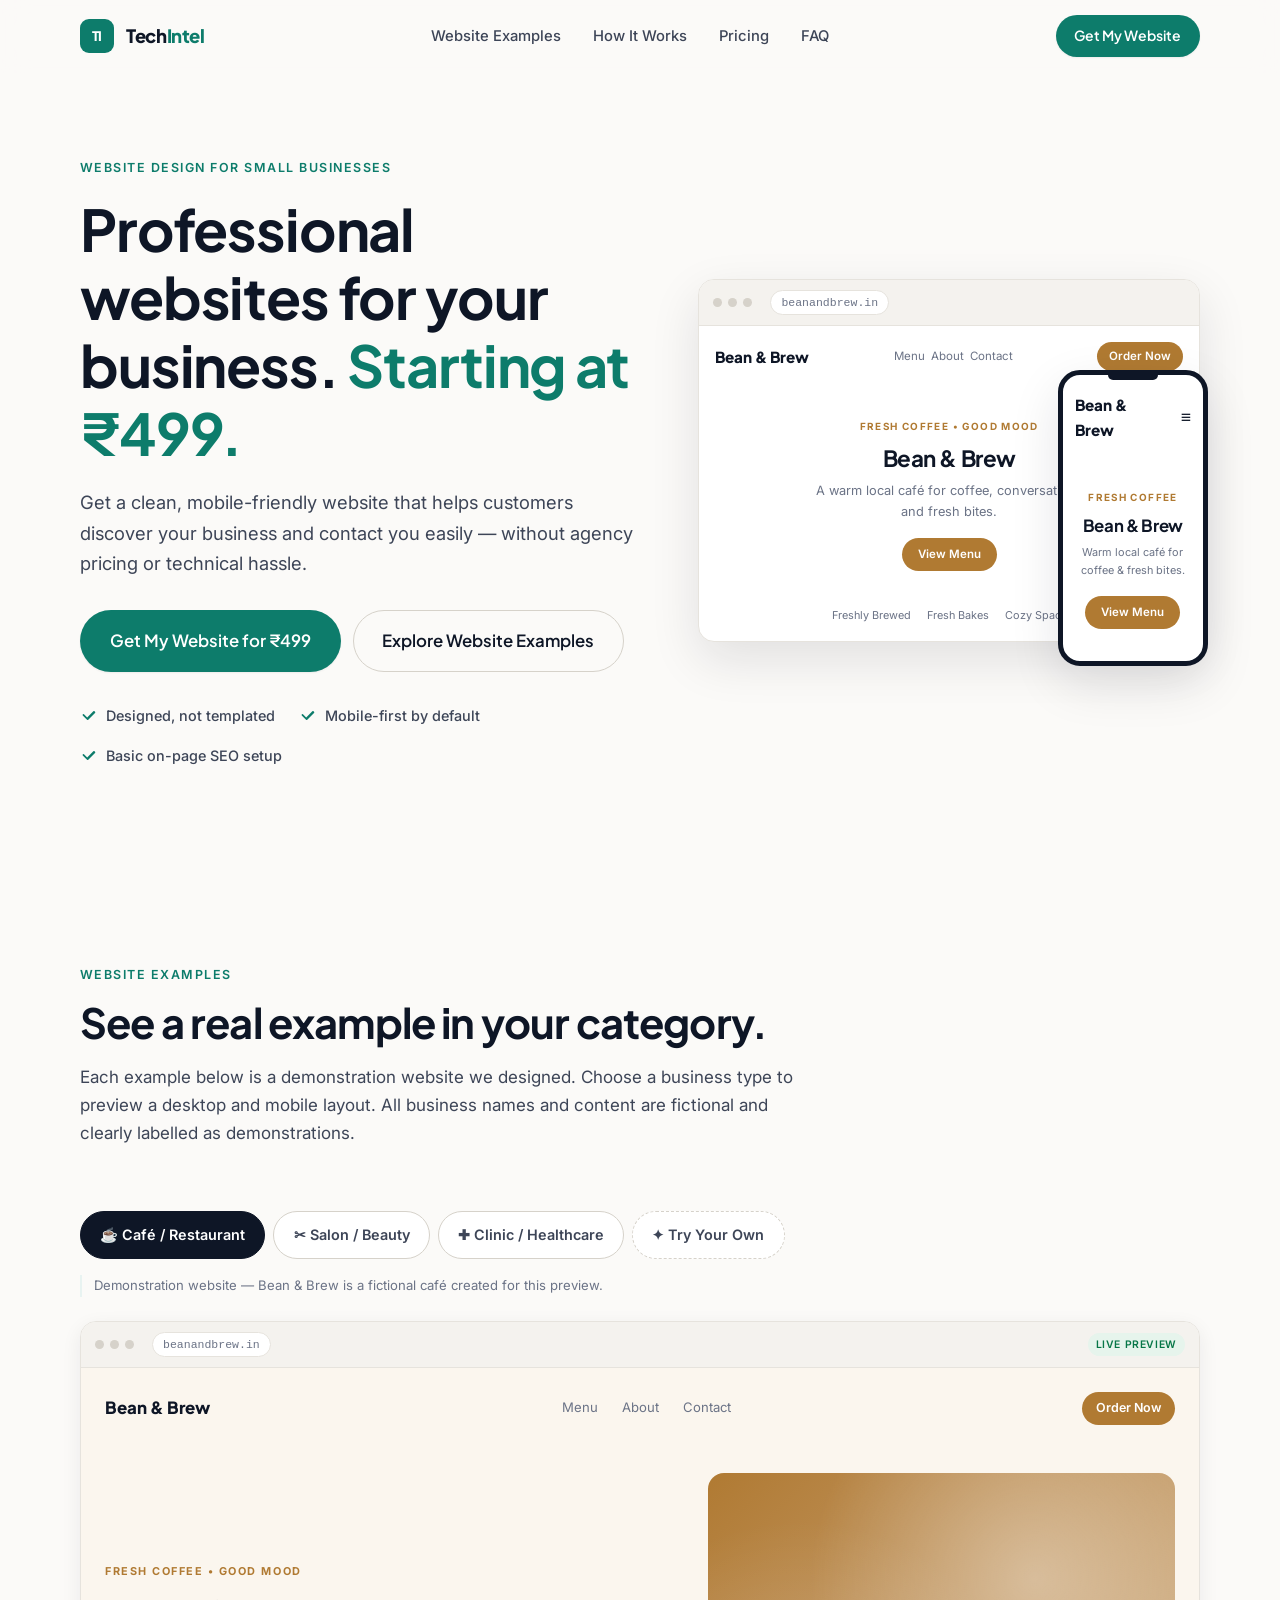
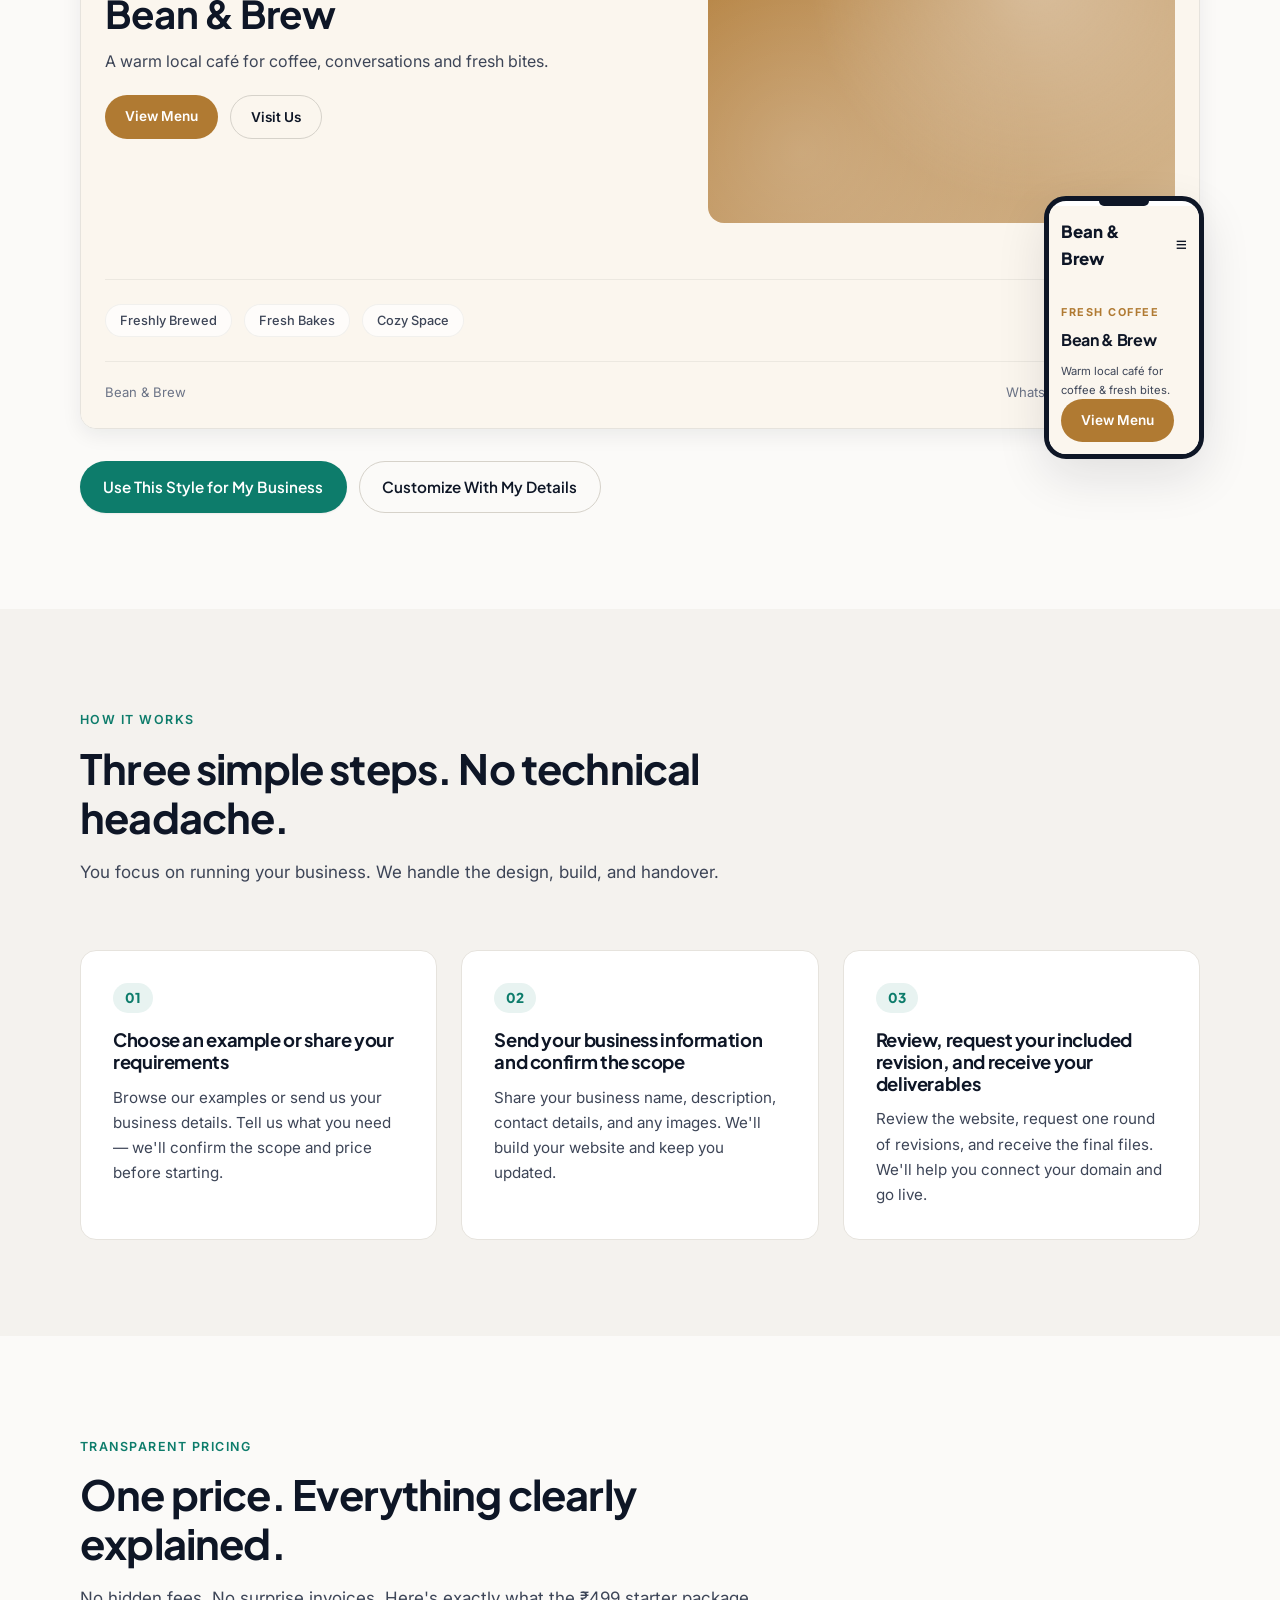
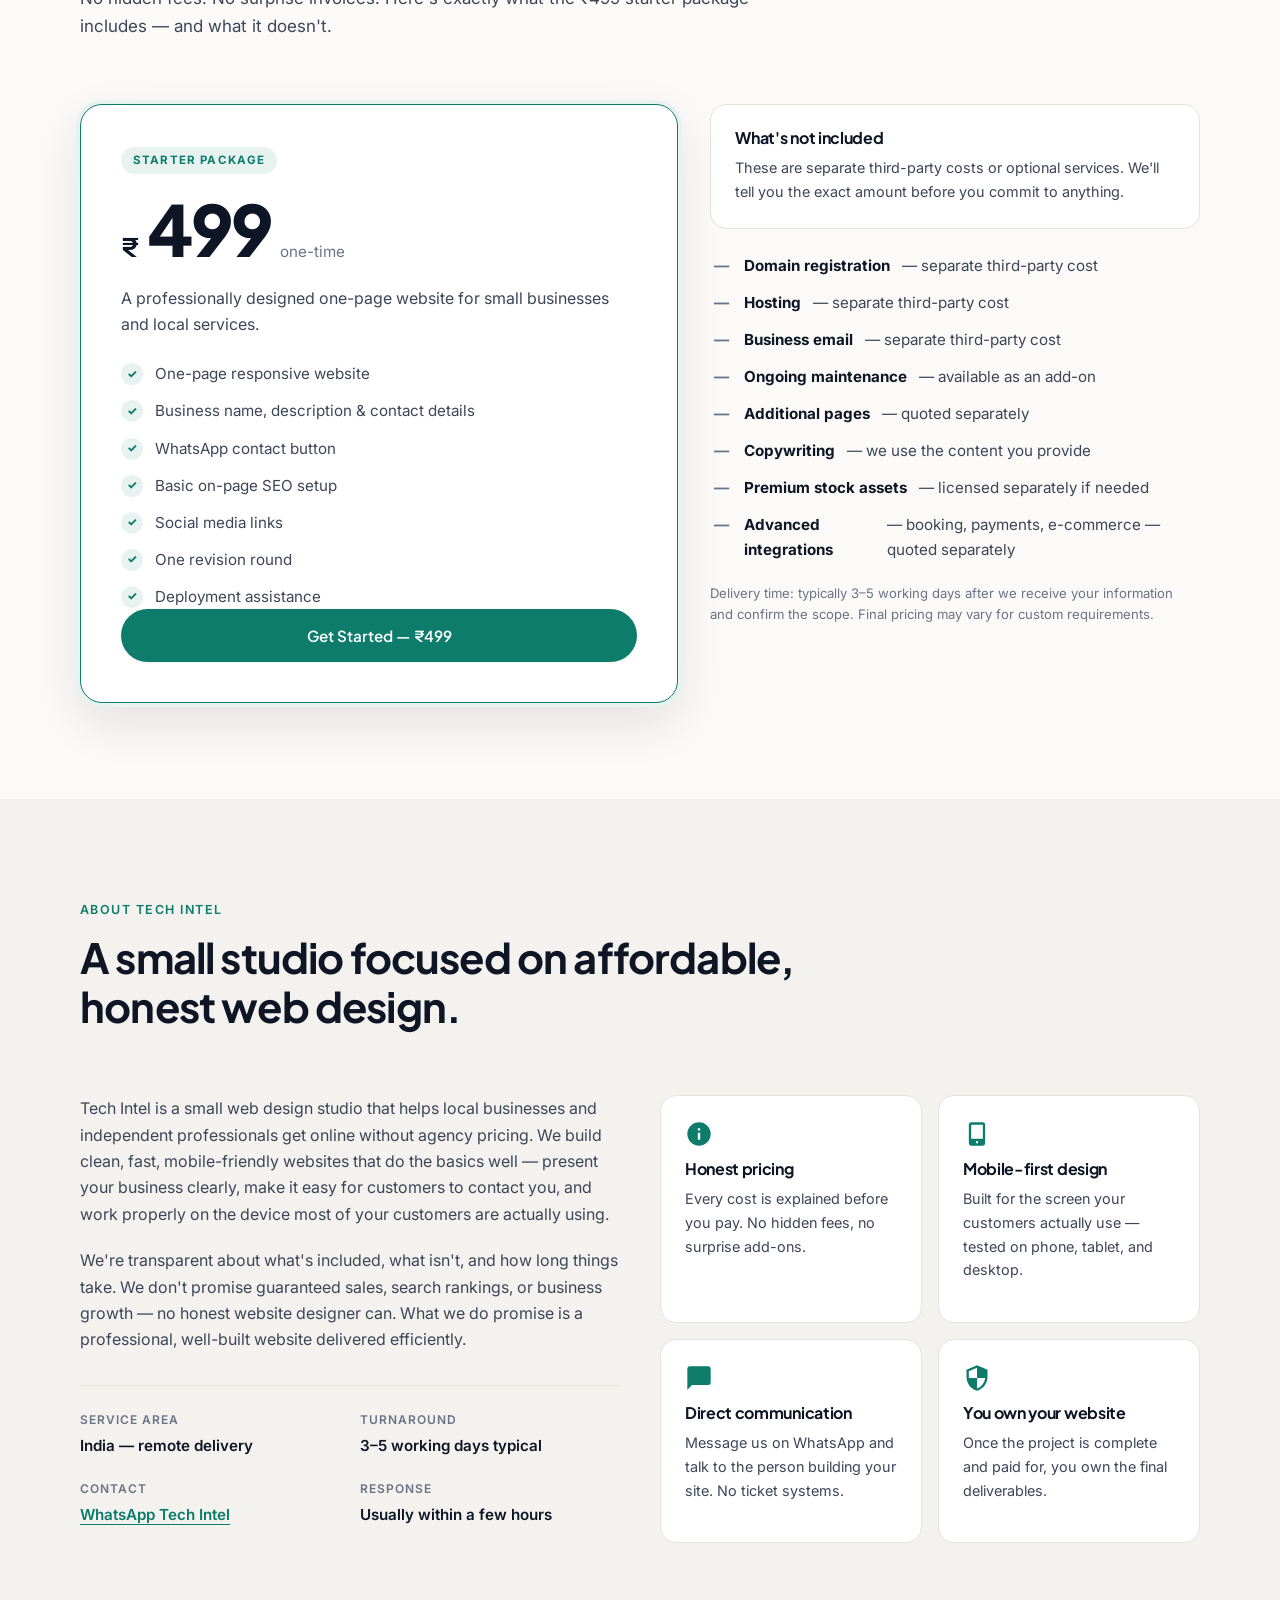
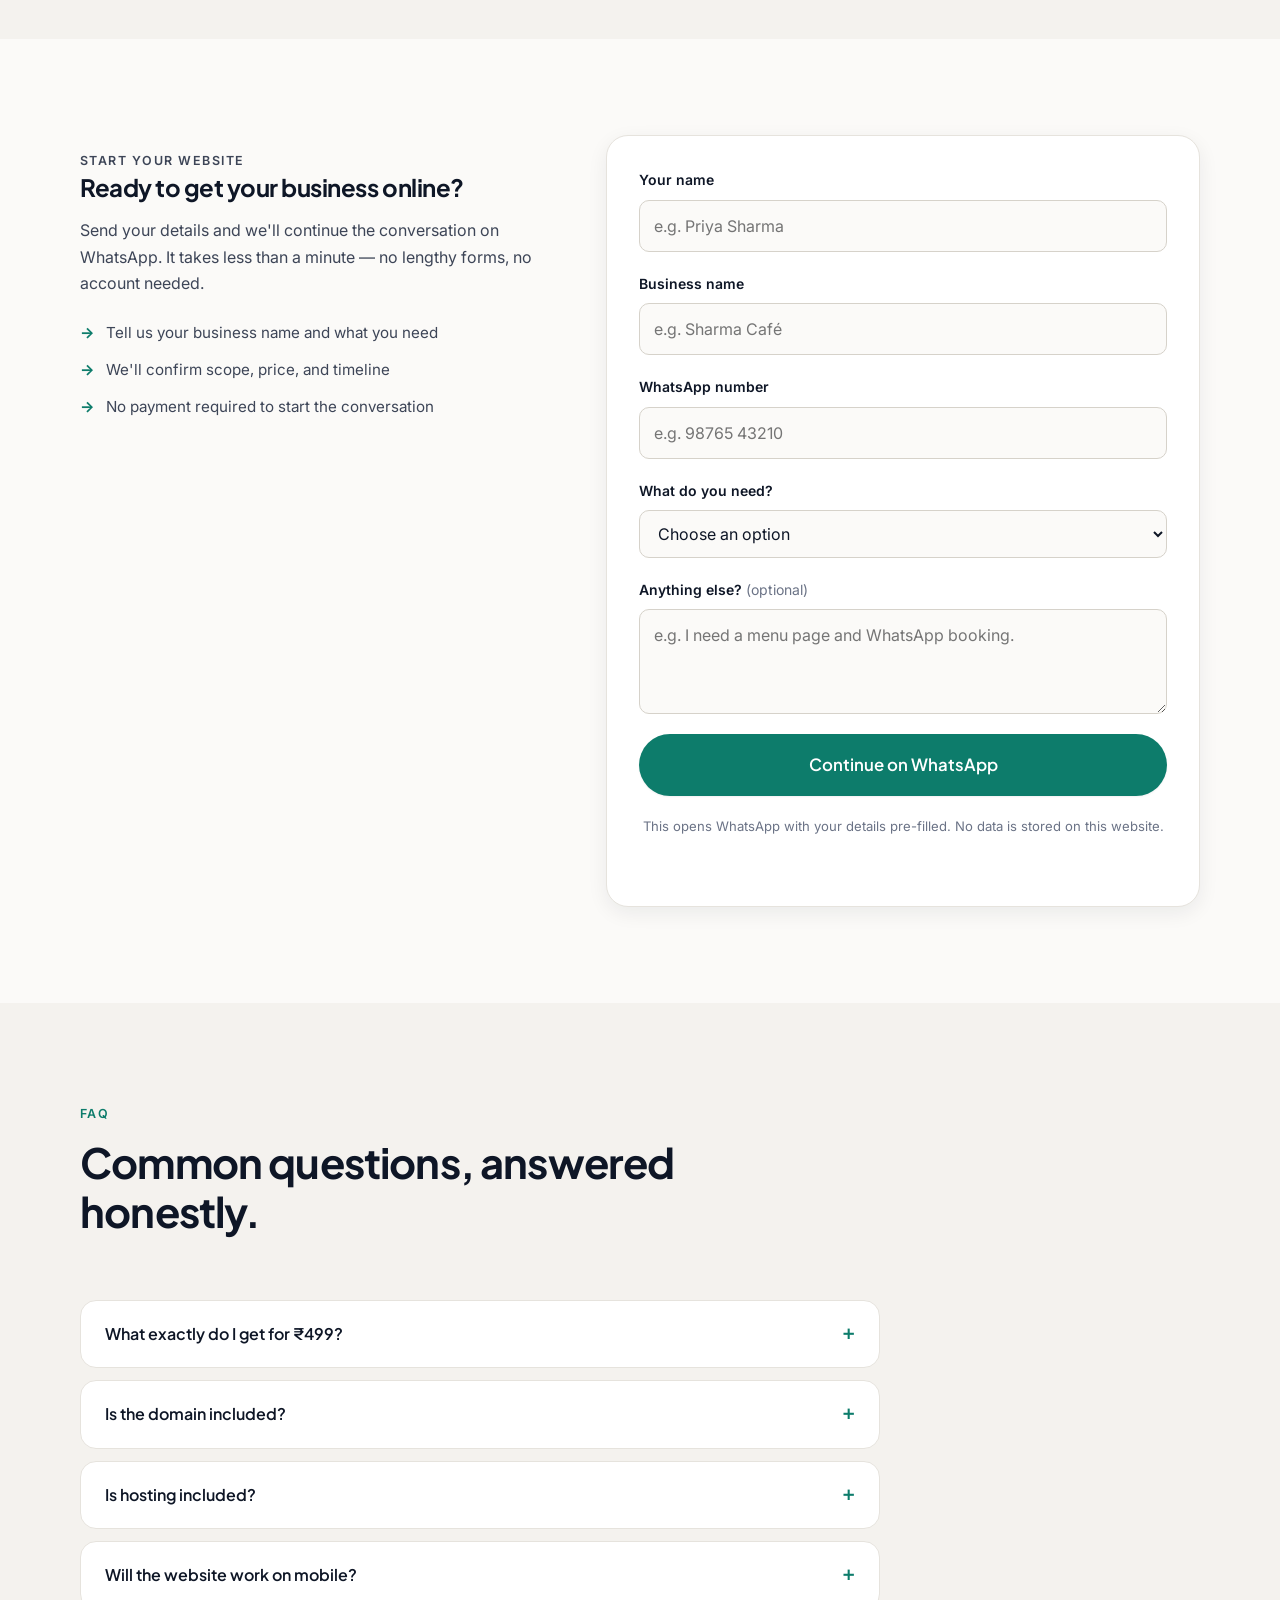
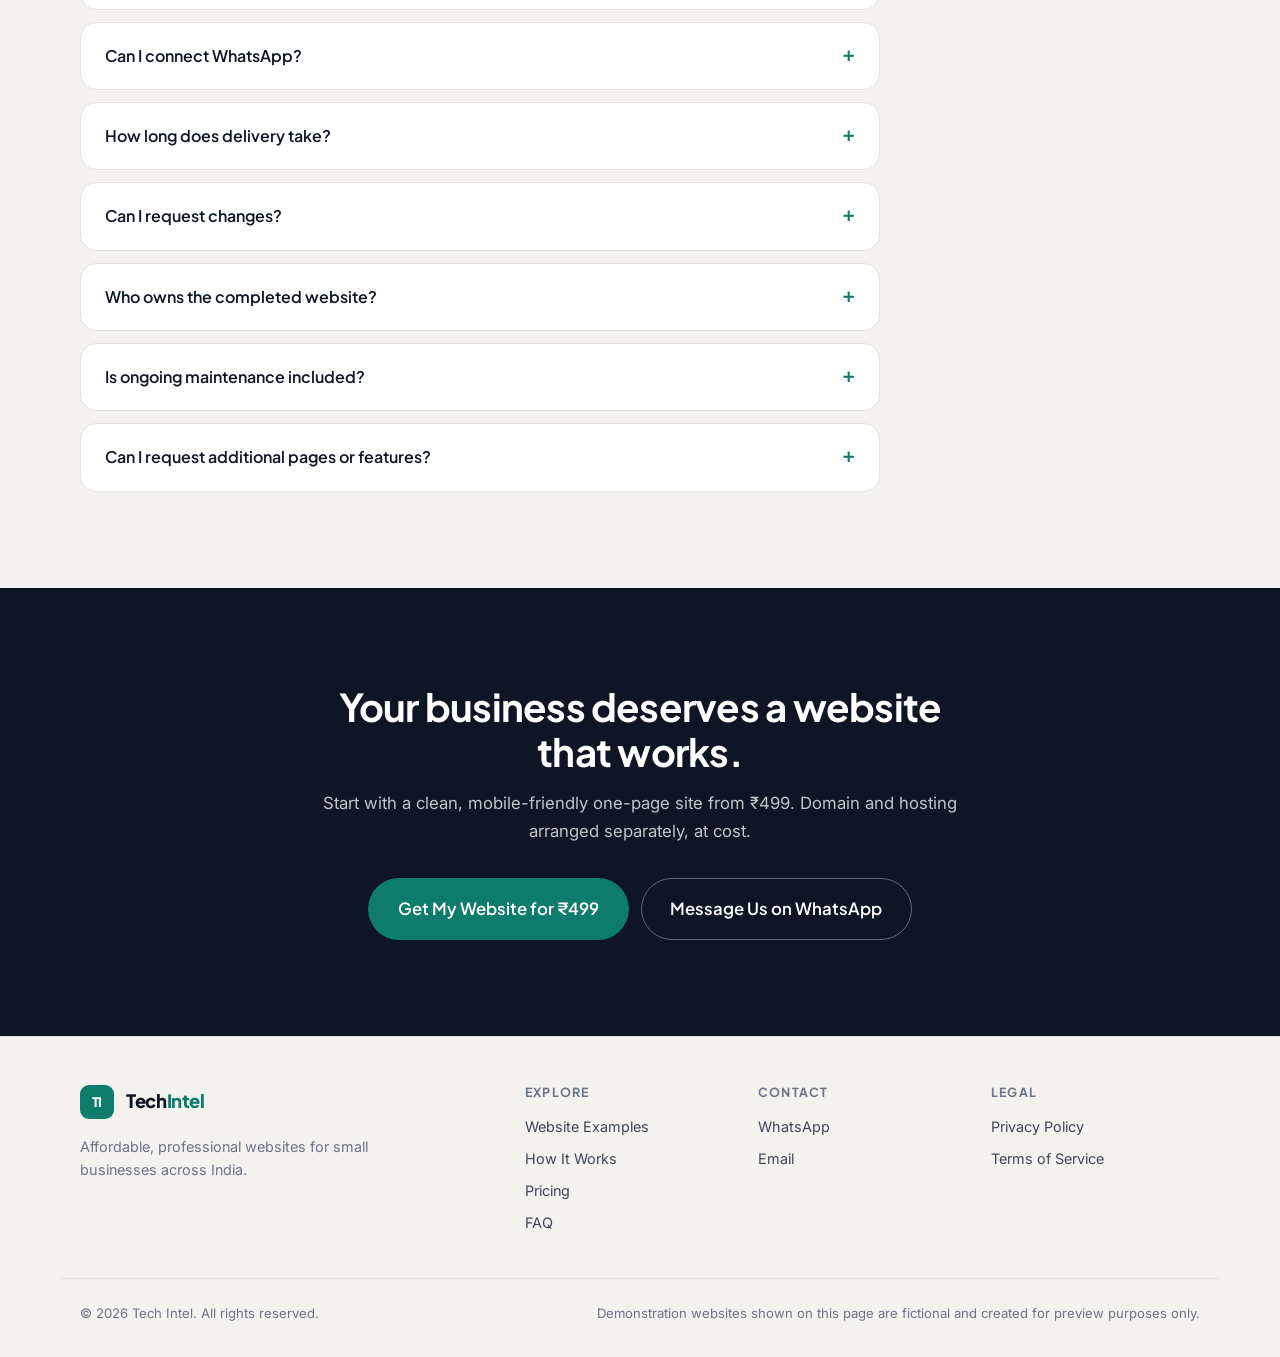
==== Index.html @ 84e8113f "Add files via upload" ====
<!DOCTYPE html>
<html lang="en">
<head>
  <meta charset="UTF-8">
  <meta name="viewport" content="width=device-width, initial-scale=1.0">

  <!-- Primary SEO -->
  <title>Tech Intel — Professional Business Websites from ₹499 | Mobile-Friendly Design</title>
  <meta name="description" content="Tech Intel builds clean, mobile-friendly one-page business websites starting at ₹499. Includes WhatsApp integration, basic SEO, and one revision. Domain and hosting arranged separately.">
  <meta name="keywords" content="business website design, affordable website India, small business website, one-page website, WhatsApp website, website design ₹499">
  <meta name="author" content="Tech Intel">
  <meta name="robots" content="index, follow, max-image-preview:large, max-snippet:-1, max-video-preview:-1">
  <link rel="canonical" href="https://aiintel.netlify.app/">

  <!-- Open Graph -->
  <meta property="og:type" content="website">
  <meta property="og:url" content="https://aiintel.netlify.app/">
  <meta property="og:title" content="Tech Intel — Professional Business Websites from ₹499">
  <meta property="og:description" content="Clean, mobile-friendly websites for small businesses. WhatsApp integration, basic SEO, one revision included. Starting at ₹499.">
  <meta property="og:image" content="https://aiintel.netlify.app/og-image.jpg">
  <meta property="og:image:width" content="1200">
  <meta property="og:image:height" content="630">
  <meta property="og:locale" content="en_IN">
  <meta property="og:site_name" content="Tech Intel">

  <!-- Twitter Card -->
  <meta name="twitter:card" content="summary_large_image">
  <meta name="twitter:title" content="Tech Intel — Professional Business Websites from ₹499">
  <meta name="twitter:description" content="Clean, mobile-friendly websites for small businesses. Starting at ₹499.">
  <meta name="twitter:image" content="https://aiintel.netlify.app/og-image.jpg">

  <!-- Theme & Icons -->
  <meta name="theme-color" content="#FBFAF8">
  <link rel="icon" href="data:image/svg+xml,<svg xmlns='http://www.w3.org/2000/svg' viewBox='0 0 100 100'><rect width='100' height='100' rx='22' fill='%230D7C6B'/><text x='50' y='68' font-size='52' font-family='sans-serif' font-weight='700' fill='white' text-anchor='middle'>TI</text></svg>">

  <!-- Fonts (non-blocking) -->
  <link rel="preconnect" href="https://fonts.googleapis.com">
  <link rel="preconnect" href="https://fonts.gstatic.com" crossorigin>
  <link rel="preload" as="style" href="https://fonts.googleapis.com/css2?family=Plus+Jakarta+Sans:wght@500;600;700;800&family=Inter:wght@400;500;600&display=swap">
  <link rel="stylesheet" href="https://fonts.googleapis.com/css2?family=Plus+Jakarta+Sans:wght@500;600;700;800&family=Inter:wght@400;500;600&display=swap" media="print" onload="this.media='all'">
  <noscript><link rel="stylesheet" href="https://fonts.googleapis.com/css2?family=Plus+Jakarta+Sans:wght@500;600;700;800&family=Inter:wght@400;500;600&display=swap"></noscript>

  <!-- Styles -->
  <link rel="stylesheet" href="styles.css">

  <!-- Structured Data: ProfessionalService -->
  <script type="application/ld+json">
  {
    "@context": "https://schema.org",
    "@type": "ProfessionalService",
    "name": "Tech Intel",
    "description": "Affordable professional website design for small businesses. One-page mobile-friendly websites starting at ₹499.",
    "url": "https://aiintel.netlify.app/",
    "telephone": "+91-9935932705",
    "priceRange": "₹499+",
    "areaServed": { "@type": "Country", "name": "India" },
    "serviceType": ["Website Design", "Business Website", "One-Page Website", "WhatsApp Integration"],
    "hasOfferCatalog": {
      "@type": "OfferCatalog",
      "name": "Website Design Services",
      "itemListElement": [{
        "@type": "Offer",
        "itemOffered": { "@type": "Service", "name": "Starter Website", "description": "One-page responsive business website with WhatsApp contact button and basic SEO" },
        "price": "499",
        "priceCurrency": "INR"
      }]
    }
  }
  </script>

  <!-- Structured Data: FAQ -->
  <script type="application/ld+json">
  {
    "@context": "https://schema.org",
    "@type": "FAQPage",
    "mainEntity": [
      { "@type": "Question", "name": "What exactly do I get for ₹499?", "acceptedAnswer": { "@type": "Answer", "text": "A professionally designed one-page website with your business name, description, contact details, a WhatsApp contact button, basic on-page SEO setup, and one revision. Domain and hosting are arranged separately." } },
      { "@type": "Question", "name": "Is the domain included?", "acceptedAnswer": { "@type": "Answer", "text": "No. Domain registration is a separate third-party cost. We can help you connect your existing domain or guide you to register a new one." } },
      { "@type": "Question", "name": "Is hosting included?", "acceptedAnswer": { "@type": "Answer", "text": "No. Hosting is a separate third-party cost. We can recommend affordable options and assist with deployment." } },
      { "@type": "Question", "name": "Will the website work on mobile?", "acceptedAnswer": { "@type": "Answer", "text": "Yes. Every website we build is mobile-first and tested on common phone, tablet, and desktop screen sizes." } },
      { "@type": "Question", "name": "Can I connect WhatsApp?", "acceptedAnswer": { "@type": "Answer", "text": "Yes. The starter package includes a WhatsApp contact button that opens a chat with your business number." } },
      { "@type": "Question", "name": "How long does delivery take?", "acceptedAnswer": { "@type": "Answer", "text": "Typical delivery is 3–5 working days after we receive your business information and confirm the scope. Complex requests may take longer." } },
      { "@type": "Question", "name": "Can I request changes?", "acceptedAnswer": { "@type": "Answer", "text": "The starter package includes one round of revisions. Additional changes can be discussed separately." } },
      { "@type": "Question", "name": "Who owns the completed website?", "acceptedAnswer": { "@type": "Answer", "text": "You own the website content and the final deliverables once the project is complete and paid for. Third-party assets (if any) remain subject to their own licenses." } },
      { "@type": "Question", "name": "Is ongoing maintenance included?", "acceptedAnswer": { "@type": "Answer", "text": "No. Ongoing maintenance is not included in the ₹499 package. It can be arranged separately if needed." } },
      { "@type": "Question", "name": "Can I request additional pages or features?", "acceptedAnswer": { "@type": "Answer", "text": "Yes. Multi-page websites, booking systems, e-commerce, and custom features can be quoted separately based on your requirements." } }
    ]
  }
  </script>
</head>
<body>
  <a class="skip-link" href="#main">Skip to main content</a>

  <!-- ================= HEADER / NAV ================= -->
  <header class="site-header" id="siteHeader">
    <div class="container nav-wrap">
      <a href="#top" class="brand" aria-label="Tech Intel home">
        <span class="brand-mark" aria-hidden="true">TI</span>
        <span class="brand-text">Tech<span>Intel</span></span>
      </a>

      <nav class="nav-desktop" aria-label="Primary">
        <a href="#examples">Website Examples</a>
        <a href="#how-it-works">How It Works</a>
        <a href="#pricing">Pricing</a>
        <a href="#faq">FAQ</a>
      </nav>

      <a href="#enquiry" class="btn btn-primary btn-sm nav-cta">Get My Website</a>

      <button class="nav-toggle" id="navToggle" aria-expanded="false" aria-controls="mobileNav" aria-label="Open menu">
        <span></span><span></span><span></span>
      </button>
    </div>

    <nav class="nav-mobile" id="mobileNav" aria-label="Mobile" hidden>
      <a href="#examples">Website Examples</a>
      <a href="#how-it-works">How It Works</a>
      <a href="#pricing">Pricing</a>
      <a href="#faq">FAQ</a>
      <a href="#enquiry" class="btn btn-primary">Get My Website for ₹499</a>
    </nav>
  </header>

  <main id="main">

    <!-- ================= HERO ================= -->
    <section class="hero" id="top">
      <div class="container hero-grid">
        <div class="hero-copy">
          <p class="eyebrow">Website design for small businesses</p>
          <h1>Professional websites for your business. <span class="accent-text">Starting at ₹499.</span></h1>
          <p class="hero-sub">Get a clean, mobile-friendly website that helps customers discover your business and contact you easily — without agency pricing or technical hassle.</p>

          <div class="hero-actions">
            <a href="#enquiry" class="btn btn-primary btn-lg">Get My Website for ₹499</a>
            <a href="#examples" class="btn btn-ghost btn-lg">Explore Website Examples</a>
          </div>

          <ul class="hero-points" aria-label="Key benefits">
            <li><svg viewBox="0 0 20 20" aria-hidden="true"><path d="M16.7 5.3a1 1 0 0 1 0 1.4l-7.5 7.5a1 1 0 0 1-1.4 0L3.3 9.7a1 1 0 1 1 1.4-1.4l3.3 3.3 6.8-6.8a1 1 0 0 1 1.4 0Z"/></svg>Designed, not templated</li>
            <li><svg viewBox="0 0 20 20" aria-hidden="true"><path d="M16.7 5.3a1 1 0 0 1 0 1.4l-7.5 7.5a1 1 0 0 1-1.4 0L3.3 9.7a1 1 0 1 1 1.4-1.4l3.3 3.3 6.8-6.8a1 1 0 0 1 1.4 0Z"/></svg>Mobile-first by default</li>
            <li><svg viewBox="0 0 20 20" aria-hidden="true"><path d="M16.7 5.3a1 1 0 0 1 0 1.4l-7.5 7.5a1 1 0 0 1-1.4 0L3.3 9.7a1 1 0 1 1 1.4-1.4l3.3 3.3 6.8-6.8a1 1 0 0 1 1.4 0Z"/></svg>Basic on-page SEO setup</li>
          </ul>
        </div>

        <!-- Hero visual: desktop + mobile mockup -->
        <div class="hero-visual" aria-hidden="true">
          <div class="mock-browser">
            <div class="mock-bar">
              <span class="mock-dot"></span><span class="mock-dot"></span><span class="mock-dot"></span>
              <span class="mock-url">beanandbrew.in</span>
            </div>
            <div class="mock-site mock-cafe">
              <div class="mock-nav">
                <span class="mock-logo">Bean &amp; Brew</span>
                <span class="mock-links">Menu&nbsp;&nbsp;About&nbsp;&nbsp;Contact</span>
                <span class="mock-cta">Order Now</span>
              </div>
              <div class="mock-hero">
                <span class="mock-kicker">Fresh coffee • Good mood</span>
                <h3>Bean &amp; Brew</h3>
                <p>A warm local café for coffee, conversations and fresh bites.</p>
                <span class="mock-btn">View Menu</span>
              </div>
              <div class="mock-features">
                <span>Freshly Brewed</span><span>Fresh Bakes</span><span>Cozy Space</span>
              </div>
            </div>
          </div>

          <div class="mock-phone">
            <div class="mock-phone-notch"></div>
            <div class="mock-site mock-cafe">
              <div class="mock-nav"><span class="mock-logo">Bean &amp; Brew</span><span class="mock-burger">≡</span></div>
              <div class="mock-hero">
                <span class="mock-kicker">Fresh coffee</span>
                <h3>Bean &amp; Brew</h3>
                <p>Warm local café for coffee &amp; fresh bites.</p>
                <span class="mock-btn">View Menu</span>
              </div>
            </div>
          </div>
        </div>
      </div>
    </section>

    <!-- ================= EXAMPLES ================= -->
    <section class="section" id="examples">
      <div class="container">
        <div class="section-head">
          <p class="eyebrow">Website examples</p>
          <h2>See a real example in your category.</h2>
          <p class="section-sub">Each example below is a demonstration website we designed. Choose a business type to preview a desktop and mobile layout. All business names and content are fictional and clearly labelled as demonstrations.</p>
        </div>

        <div class="demo-tabs" role="tablist" aria-label="Business type examples">
          <button class="demo-tab active" role="tab" aria-selected="true" data-type="cafe">☕ Café / Restaurant</button>
          <button class="demo-tab" role="tab" aria-selected="false" data-type="salon">✂ Salon / Beauty</button>
          <button class="demo-tab" role="tab" aria-selected="false" data-type="clinic">✚ Clinic / Healthcare</button>
          <button class="demo-tab demo-tab-custom" role="tab" aria-selected="false" data-type="custom">✦ Try Your Own</button>
        </div>

        <p class="demo-disclaimer" id="demoDisclaimer">Demonstration website — Bean &amp; Brew is a fictional café created for this preview.</p>

        <div class="demo-stage">
          <div class="demo-browser">
            <div class="mock-bar">
              <span class="mock-dot"></span><span class="mock-dot"></span><span class="mock-dot"></span>
              <span class="mock-url" id="demoUrl">beanandbrew.in</span>
              <span class="live-pill">Live preview</span>
            </div>
            <div class="demo-site" id="demoSite" data-theme="cafe">
              <div class="demo-site-nav">
                <span class="demo-site-logo" id="demoLogo">Bean &amp; Brew</span>
                <nav class="demo-site-links" aria-hidden="true">
                  <span id="demoNav1">Menu</span><span id="demoNav2">About</span><span id="demoNav3">Contact</span>
                </nav>
                <span class="demo-site-cta" id="demoCta">Order Now</span>
              </div>
              <div class="demo-site-hero">
                <div class="demo-site-hero-copy">
                  <span class="demo-kicker" id="demoKicker">Fresh coffee • Good mood</span>
                  <h3 id="demoTitle">Bean &amp; Brew</h3>
                  <p id="demoDesc">A warm local café for coffee, conversations and fresh bites.</p>
                  <div class="demo-site-btns">
                    <span class="demo-btn-primary" id="demoHeroCta">View Menu</span>
                    <span class="demo-btn-ghost">Visit Us</span>
                  </div>
                </div>
                <div class="demo-site-visual" id="demoVisual"></div>
              </div>
              <div class="demo-site-features" id="demoFeatures"></div>
              <div class="demo-site-footer">
                <span id="demoFooterLogo">Bean &amp; Brew</span>
                <span>WhatsApp • Call • Location</span>
              </div>
            </div>
          </div>

          <div class="demo-phone" aria-hidden="true">
            <div class="mock-phone-notch"></div>
            <div class="demo-site demo-site-phone" id="demoPhoneSite" data-theme="cafe">
              <div class="demo-site-nav">
                <span class="demo-site-logo" id="demoPhoneLogo">Bean &amp; Brew</span>
                <span class="demo-burger">≡</span>
              </div>
              <div class="demo-site-hero">
                <div class="demo-site-hero-copy">
                  <span class="demo-kicker" id="demoPhoneKicker">Fresh coffee</span>
                  <h3 id="demoPhoneTitle">Bean &amp; Brew</h3>
                  <p id="demoPhoneDesc">Warm local café for coffee &amp; fresh bites.</p>
                  <span class="demo-btn-primary" id="demoPhoneCta">View Menu</span>
                </div>
              </div>
            </div>
          </div>
        </div>

        <div class="demo-actions">
          <a href="#enquiry" class="btn btn-primary" id="demoUseBtn">Use This Style for My Business</a>
          <button type="button" class="btn btn-ghost" id="openCustomizer">Customize With My Details</button>
        </div>
      </div>
    </section>

    <!-- ================= HOW IT WORKS ================= -->
    <section class="section section-alt" id="how-it-works">
      <div class="container">
        <div class="section-head">
          <p class="eyebrow">How it works</p>
          <h2>Three simple steps. No technical headache.</h2>
          <p class="section-sub">You focus on running your business. We handle the design, build, and handover.</p>
        </div>

        <ol class="steps">
          <li class="step">
            <span class="step-num">01</span>
            <h3>Choose an example or share your requirements</h3>
            <p>Browse our examples or send us your business details. Tell us what you need — we'll confirm the scope and price before starting.</p>
          </li>
          <li class="step">
            <span class="step-num">02</span>
            <h3>Send your business information and confirm the scope</h3>
            <p>Share your business name, description, contact details, and any images. We'll build your website and keep you updated.</p>
          </li>
          <li class="step">
            <span class="step-num">03</span>
            <h3>Review, request your included revision, and receive your deliverables</h3>
            <p>Review the website, request one round of revisions, and receive the final files. We'll help you connect your domain and go live.</p>
          </li>
        </ol>
      </div>
    </section>

    <!-- ================= PRICING ================= -->
    <section class="section" id="pricing">
      <div class="container">
        <div class="section-head">
          <p class="eyebrow">Transparent pricing</p>
          <h2>One price. Everything clearly explained.</h2>
          <p class="section-sub">No hidden fees. No surprise invoices. Here's exactly what the ₹499 starter package includes — and what it doesn't.</p>
        </div>

        <div class="pricing-grid">
          <div class="pricing-card pricing-card-primary">
            <div class="pricing-badge">Starter package</div>
            <div class="pricing-price">
              <span class="price-currency">₹</span><span class="price-amount">499</span>
              <span class="price-period">one-time</span>
            </div>
            <p class="pricing-desc">A professionally designed one-page website for small businesses and local services.</p>
            <ul class="pricing-list pricing-list-included">
              <li>One-page responsive website</li>
              <li>Business name, description &amp; contact details</li>
              <li>WhatsApp contact button</li>
              <li>Basic on-page SEO setup</li>
              <li>Social media links</li>
              <li>One revision round</li>
              <li>Deployment assistance</li>
            </ul>
            <a href="#enquiry" class="btn btn-primary btn-block">Get Started — ₹499</a>
          </div>

          <div class="pricing-side">
            <div class="pricing-notice">
              <h3>What's not included</h3>
              <p>These are separate third-party costs or optional services. We'll tell you the exact amount before you commit to anything.</p>
            </div>
            <ul class="pricing-list pricing-list-excluded">
              <li><strong>Domain registration</strong> — separate third-party cost</li>
              <li><strong>Hosting</strong> — separate third-party cost</li>
              <li><strong>Business email</strong> — separate third-party cost</li>
              <li><strong>Ongoing maintenance</strong> — available as an add-on</li>
              <li><strong>Additional pages</strong> — quoted separately</li>
              <li><strong>Copywriting</strong> — we use the content you provide</li>
              <li><strong>Premium stock assets</strong> — licensed separately if needed</li>
              <li><strong>Advanced integrations</strong> — booking, payments, e-commerce — quoted separately</li>
            </ul>
            <p class="pricing-footnote">Delivery time: typically 3–5 working days after we receive your information and confirm the scope. Final pricing may vary for custom requirements.</p>
          </div>
        </div>
      </div>
    </section>

    <!-- ================= TRUST / ABOUT ================= -->
    <section class="section section-alt" id="about">
      <div class="container">
        <div class="section-head">
          <p class="eyebrow">About Tech Intel</p>
          <h2>A small studio focused on affordable, honest web design.</h2>
        </div>

        <div class="trust-grid">
          <div class="trust-copy">
            <p>Tech Intel is a small web design studio that helps local businesses and independent professionals get online without agency pricing. We build clean, fast, mobile-friendly websites that do the basics well — present your business clearly, make it easy for customers to contact you, and work properly on the device most of your customers are actually using.</p>
            <p>We're transparent about what's included, what isn't, and how long things take. We don't promise guaranteed sales, search rankings, or business growth — no honest website designer can. What we do promise is a professional, well-built website delivered efficiently.</p>

            <dl class="trust-facts">
              <div>
                <dt>Service area</dt>
                <dd>India — remote delivery</dd>
              </div>
              <div>
                <dt>Turnaround</dt>
                <dd>3–5 working days typical</dd>
              </div>
              <div>
                <dt>Contact</dt>
                <dd><a href="https://wa.me/919935932705" target="_blank" rel="noopener noreferrer">WhatsApp Tech Intel</a></dd>
              </div>
              <div>
                <dt>Response</dt>
                <dd>Usually within a few hours</dd>
              </div>
            </dl>
          </div>

          <div class="trust-cards">
            <div class="trust-card">
              <svg viewBox="0 0 24 24" aria-hidden="true"><path d="M12 2a10 10 0 1 0 0 20 10 10 0 0 0 0-20Zm1 15h-2v-6h2v6Zm0-8h-2V7h2v2Z"/></svg>
              <h3>Honest pricing</h3>
              <p>Every cost is explained before you pay. No hidden fees, no surprise add-ons.</p>
            </div>
            <div class="trust-card">
              <svg viewBox="0 0 24 24" aria-hidden="true"><path d="M17 2H7a2 2 0 0 0-2 2v16a2 2 0 0 0 2 2h10a2 2 0 0 0 2-2V4a2 2 0 0 0-2-2Zm-5 18a1 1 0 1 1 0-2 1 1 0 0 1 0 2Zm5-4H7V4h10v12Z"/></svg>
              <h3>Mobile-first design</h3>
              <p>Built for the screen your customers actually use — tested on phone, tablet, and desktop.</p>
            </div>
            <div class="trust-card">
              <svg viewBox="0 0 24 24" aria-hidden="true"><path d="M20 2H4a2 2 0 0 0-2 2v18l4-4h14a2 2 0 0 0 2-2V4a2 2 0 0 0-2-2Z"/></svg>
              <h3>Direct communication</h3>
              <p>Message us on WhatsApp and talk to the person building your site. No ticket systems.</p>
            </div>
            <div class="trust-card">
              <svg viewBox="0 0 24 24" aria-hidden="true"><path d="M12 1 3 5v6c0 5.55 3.84 10.74 9 12 5.16-1.26 9-6.45 9-12V5l-9-4Zm0 10.99h7c-.53 4.12-3.28 7.79-7 8.94V12H5V6.3l7-3.11v8.8Z"/></svg>
              <h3>You own your website</h3>
              <p>Once the project is complete and paid for, you own the final deliverables.</p>
            </div>
          </div>
        </div>
      </div>
    </section>

    <!-- ================= ENQUIRY / CTA ================= -->
    <section class="section" id="enquiry">
      <div class="container enquiry-grid">
        <div class="enquiry-copy">
          <p class="eyebrow">Start your website</p>
          <h2>Ready to get your business online?</h2>
          <p>Send your details and we'll continue the conversation on WhatsApp. It takes less than a minute — no lengthy forms, no account needed.</p>
          <ul class="enquiry-points">
            <li>Tell us your business name and what you need</li>
            <li>We'll confirm scope, price, and timeline</li>
            <li>No payment required to start the conversation</li>
          </ul>
        </div>

        <form class="enquiry-form" id="leadForm" novalidate>
          <div class="field">
            <label for="leadName">Your name</label>
            <input type="text" id="leadName" name="name" placeholder="e.g. Priya Sharma" autocomplete="name" required>
            <p class="field-error" id="leadNameError" role="alert" hidden>Please enter your name.</p>
          </div>

          <div class="field">
            <label for="leadBusiness">Business name</label>
            <input type="text" id="leadBusiness" name="business" placeholder="e.g. Sharma Café" autocomplete="organization" required>
            <p class="field-error" id="leadBusinessError" role="alert" hidden>Please enter your business name.</p>
          </div>

          <div class="field">
            <label for="leadPhone">WhatsApp number</label>
            <input type="tel" id="leadPhone" name="phone" placeholder="e.g. 98765 43210" autocomplete="tel" required>
            <p class="field-error" id="leadPhoneError" role="alert" hidden>Please enter a valid phone number (at least 10 digits).</p>
          </div>

          <div class="field">
            <label for="leadType">What do you need?</label>
            <select id="leadType" name="websiteType">
              <option value="">Choose an option</option>
              <option>₹499 Starter Website (one-page)</option>
              <option>Multi-page business website</option>
              <option>E-commerce website</option>
              <option>Custom web application</option>
              <option>AI / automation solution</option>
              <option>Not sure yet — need advice</option>
            </select>
          </div>

          <div class="field">
            <label for="leadNotes">Anything else? <span class="optional">(optional)</span></label>
            <textarea id="leadNotes" name="notes" rows="3" placeholder="e.g. I need a menu page and WhatsApp booking."></textarea>
          </div>

          <button type="submit" class="btn btn-primary btn-block btn-lg">Continue on WhatsApp</button>
          <p class="form-help">This opens WhatsApp with your details pre-filled. No data is stored on this website.</p>
          <div class="form-status" id="formStatus" role="status" aria-live="polite"></div>
        </form>
      </div>
    </section>

    <!-- ================= FAQ ================= -->
    <section class="section section-alt" id="faq">
      <div class="container">
        <div class="section-head">
          <p class="eyebrow">FAQ</p>
          <h2>Common questions, answered honestly.</h2>
        </div>

        <div class="faq-list">
          <details>
            <summary>What exactly do I get for ₹499?</summary>
            <p>A professionally designed one-page website with your business name, description, contact details, a WhatsApp contact button, basic on-page SEO setup, social media links, and one revision round. Deployment assistance is included. Domain and hosting are arranged separately.</p>
          </details>
          <details>
            <summary>Is the domain included?</summary>
            <p>No. Domain registration is a separate third-party cost, typically ₹700–1,200 per year depending on the extension. We can help you connect an existing domain or guide you to register a new one.</p>
          </details>
          <details>
            <summary>Is hosting included?</summary>
            <p>No. Hosting is a separate third-party cost. We can recommend affordable options and assist with deployment. Many hosts offer free tiers suitable for a one-page website.</p>
          </details>
          <details>
            <summary>Will the website work on mobile?</summary>
            <p>Yes. Every website we build is mobile-first and tested on common phone, tablet, and desktop screen sizes.</p>
          </details>
          <details>
            <summary>Can I connect WhatsApp?</summary>
            <p>Yes. The starter package includes a WhatsApp contact button that opens a chat with your business number.</p>
          </details>
          <details>
            <summary>How long does delivery take?</summary>
            <p>Typical delivery is 3–5 working days after we receive your business information and confirm the scope. Complex requests may take longer.</p>
          </details>
          <details>
            <summary>Can I request changes?</summary>
            <p>The starter package includes one round of revisions. Additional changes can be discussed and quoted separately.</p>
          </details>
          <details>
            <summary>Who owns the completed website?</summary>
            <p>You own the website content and the final deliverables once the project is complete and paid for. Third-party assets (if any) remain subject to their own licenses.</p>
          </details>
          <details>
            <summary>Is ongoing maintenance included?</summary>
            <p>No. Ongoing maintenance is not included in the ₹499 package. It can be arranged separately if you need content updates or technical support after launch.</p>
          </details>
          <details>
            <summary>Can I request additional pages or features?</summary>
            <p>Yes. Multi-page websites, booking systems, e-commerce, and custom features can be quoted separately based on your requirements. We'll give you a clear price before starting any additional work.</p>
          </details>
        </div>
      </div>
    </section>

    <!-- ================= FINAL CTA ================= -->
    <section class="final-cta">
      <div class="container final-cta-inner">
        <h2>Your business deserves a website that works.</h2>
        <p>Start with a clean, mobile-friendly one-page site from ₹499. Domain and hosting arranged separately, at cost.</p>
        <div class="final-cta-actions">
          <a href="#enquiry" class="btn btn-primary btn-lg">Get My Website for ₹499</a>
          <a href="https://wa.me/919935932705" class="btn btn-ghost btn-lg" target="_blank" rel="noopener noreferrer">Message Us on WhatsApp</a>
        </div>
      </div>
    </section>
  </main>

  <!-- ================= FOOTER ================= -->
  <footer class="site-footer">
    <div class="container footer-grid">
      <div class="footer-brand">
        <a href="#top" class="brand">
          <span class="brand-mark" aria-hidden="true">TI</span>
          <span class="brand-text">Tech<span>Intel</span></span>
        </a>
        <p>Affordable, professional websites for small businesses across India.</p>
      </div>

      <nav class="footer-nav" aria-label="Footer">
        <div>
          <h3>Explore</h3>
          <a href="#examples">Website Examples</a>
          <a href="#how-it-works">How It Works</a>
          <a href="#pricing">Pricing</a>
          <a href="#faq">FAQ</a>
        </div>
        <div>
          <h3>Contact</h3>
          <a href="https://wa.me/919935932705" target="_blank" rel="noopener noreferrer">WhatsApp</a>
          <a href="mailto:hello@techintel.example">Email</a>
        </div>
        <div>
          <h3>Legal</h3>
          <a href="#privacy">Privacy Policy</a>
          <a href="#terms">Terms of Service</a>
        </div>
      </nav>
    </div>

    <div class="container footer-bottom">
      <p>© <span id="year"></span> Tech Intel. All rights reserved.</p>
      <p>Demonstration websites shown on this page are fictional and created for preview purposes only.</p>
    </div>
  </footer>

  <!-- ================= CUSTOMIZER MODAL ================= -->
  <div class="modal" id="customizerModal" aria-hidden="true">
    <div class="modal-backdrop" data-close-modal></div>
    <div class="modal-card" role="dialog" aria-modal="true" aria-labelledby="customizerTitle">
      <button class="modal-close" type="button" aria-label="Close customizer" data-close-modal>×</button>

      <div class="modal-head">
        <p class="eyebrow">Try your own</p>
        <h2 id="customizerTitle">Make a quick version of your website.</h2>
        <p>Fill in as much as you like. Your preview updates instantly. Nothing here is required — you can skip anything you're unsure about.</p>
      </div>

      <div class="customizer-grid">
        <form class="customizer-form" id="customizerForm" autocomplete="off">
          <div class="field">
            <label for="cBusiness">Business name</label>
            <input type="text" id="cBusiness" name="business" placeholder="e.g. Sharma Café">
          </div>
          <div class="field">
            <label for="cType">Business type</label>
            <select id="cType" name="businessType">
              <option value="">Choose a type</option>
              <option>Café / Restaurant</option>
              <option>Salon / Beauty</option>
              <option>Clinic / Healthcare</option>
              <option>Gym / Fitness</option>
              <option>Shop / Retail</option>
              <option>Professional / Consultant</option>
              <option>Other</option>
            </select>
          </div>
          <div class="field">
            <label for="cTagline">Tagline</label>
            <input type="text" id="cTagline" name="tagline" placeholder="e.g. Fresh food. Great moments.">
          </div>
          <div class="field">
            <label for="cDesc">Short description</label>
            <textarea id="cDesc" name="description" rows="2" placeholder="Tell customers what you do."></textarea>
          </div>
          <div class="field">
            <label for="cLocation">Location</label>
            <input type="text" id="cLocation" name="location" placeholder="e.g. Bandra, Mumbai">
          </div>
          <div class="field-row">
            <div class="field">
              <label for="cTextColor">Text colour</label>
              <input type="color" id="cTextColor" name="textColor" value="#0E1626">
            </div>
            <div class="field">
              <label for="cBgColor">Background colour</label>
              <input type="color" id="cBgColor" name="bgColor" value="#FBFAF8">
            </div>
          </div>
          <div class="field">
            <label for="cLogo">Logo or hero image <span class="optional">(optional)</span></label>
            <input type="file" id="cLogo" name="heroImage" accept="image/jpeg,image/png,image/webp">
            <p class="field-help">If you don't upload an image, we'll use a placeholder in the preview.</p>
          </div>
        </form>

        <div class="customizer-preview">
          <p class="preview-label">Live preview</p>
          <div class="demo-browser">
            <div class="mock-bar">
              <span class="mock-dot"></span><span class="mock-dot"></span><span class="mock-dot"></span>
              <span class="mock-url" id="customUrl">yourbusiness.in</span>
            </div>
            <div class="demo-site" id="customSite">
              <div class="demo-site-nav">
                <span class="demo-site-logo" id="customLogo">Your Brand</span>
                <span class="demo-site-cta">Contact</span>
              </div>
              <div class="demo-site-hero">
                <div class="demo-site-hero-copy">
                  <span class="demo-kicker" id="customKicker">Your business • Your style</span>
                  <h3 id="customTitle">Your Brand</h3>
                  <p id="customDesc">A professional website designed around your business, your customers and your brand.</p>
                  <span class="demo-btn-primary">Get Started</span>
                </div>
                <div class="demo-site-visual" id="customVisual"></div>
              </div>
              <div class="demo-site-features">
                <span id="customFeature1">Professional Design</span>
                <span id="customFeature2">Mobile Friendly</span>
                <span id="customFeature3">Easy Contact</span>
              </div>
            </div>
          </div>
          <button type="button" class="btn btn-primary btn-block" id="customContinue">Use These Details &amp; Continue →</button>
        </div>
      </div>
    </div>
  </div>

  <script src="script.js" defer></script>
</body>
</html>
---- styles.css ----
/* ============================================================
   TECH INTEL — DESIGN SYSTEM
   Warm white canvas · dark navy text · one restrained accent
   ============================================================ */

:root {
  /* Colour */
  --bg: #FBFAF8;
  --surface: #FFFFFF;
  --surface-alt: #F4F2EE;
  --text: #0E1626;
  --text-2: #3D4557;
  --text-muted: #6B7386;
  --border: #E6E3DD;
  --border-strong: #D6D2CA;
  --accent: #0D7C6B;
  --accent-hover: #0A6357;
  --accent-soft: #E8F3F1;
  --danger: #B42318;
  --success: #067647;

  /* Demo palette */
  --cafe-accent: #B07A32;
  --cafe-bg: #FBF6EE;
  --salon-accent: #A63F6A;
  --salon-bg: #FBF3F6;
  --clinic-accent: #2F6E96;
  --clinic-bg: #F2F7FA;

  /* Type */
  --font-head: 'Plus Jakarta Sans', -apple-system, BlinkMacSystemFont, 'Segoe UI', Roboto, sans-serif;
  --font-body: 'Inter', -apple-system, BlinkMacSystemFont, 'Segoe UI', Roboto, sans-serif;

  /* Spacing scale */
  --s-1: 0.25rem; --s-2: 0.5rem; --s-3: 0.75rem; --s-4: 1rem;
  --s-5: 1.25rem; --s-6: 1.5rem; --s-8: 2rem; --s-10: 2.5rem;
  --s-12: 3rem; --s-16: 4rem; --s-20: 5rem; --s-24: 6rem;

  /* Radii */
  --r-sm: 6px; --r-md: 10px; --r-lg: 16px; --r-xl: 22px; --r-full: 999px;

  /* Shadows */
  --shadow-sm: 0 1px 2px rgba(14, 22, 38, .06);
  --shadow-md: 0 6px 20px rgba(14, 22, 38, .07);
  --shadow-lg: 0 18px 50px rgba(14, 22, 38, .11);

  /* Layout */
  --container: 1160px;
  --nav-h: 72px;

  /* Motion */
  --ease: cubic-bezier(.22, 1, .36, 1);
}

/* ---------- Reset ---------- */
*, *::before, *::after { box-sizing: border-box; }
html { -webkit-text-size-adjust: 100%; scroll-behavior: smooth; scroll-padding-top: calc(var(--nav-h) + 16px); }
body {
  margin: 0;
  font-family: var(--font-body);
  font-size: 1rem;
  line-height: 1.65;
  color: var(--text);
  background: var(--bg);
  -webkit-font-smoothing: antialiased;
  overflow-x: hidden;
}
img, svg { max-width: 100%; display: block; }
a { color: inherit; text-decoration: none; }
button, input, select, textarea { font: inherit; color: inherit; }
h1, h2, h3, h4 { font-family: var(--font-head); font-weight: 700; line-height: 1.18; letter-spacing: -0.02em; margin: 0; }
p { margin: 0; }
ul, ol { margin: 0; padding: 0; list-style: none; }

/* ---------- Focus ---------- */
:focus-visible {
  outline: 2px solid var(--accent);
  outline-offset: 3px;
  border-radius: 4px;
}

/* ---------- Skip link ---------- */
.skip-link {
  position: absolute; left: var(--s-4); top: -100px;
  background: var(--text); color: #fff; padding: var(--s-2) var(--s-4);
  border-radius: var(--r-md); z-index: 200; transition: top .2s var(--ease);
}
.skip-link:focus { top: var(--s-3); }

/* ---------- Layout helpers ---------- */
.container { width: 100%; max-width: var(--container); margin-inline: auto; padding-inline: var(--s-5); }
.section { padding-block: clamp(var(--s-16), 8vw, var(--s-24)); }
.section-alt { background: var(--surface-alt); }

.section-head { max-width: 720px; margin-bottom: clamp(var(--s-10), 5vw, var(--s-16)); }
.section-head h2 { font-size: clamp(1.75rem, 4vw, 2.6rem); margin-top: var(--s-3); }
.section-sub { margin-top: var(--s-4); color: var(--text-2); font-size: 1.0625rem; }

.eyebrow {
  display: inline-block; font-size: .78rem; font-weight: 600;
  letter-spacing: .12em; text-transform: uppercase; color: var(--accent);
}

/* ---------- Buttons ---------- */
.btn {
  display: inline-flex; align-items: center; justify-content: center; gap: var(--s-2);
  padding: .8rem 1.4rem; border-radius: var(--r-full); border: 1px solid transparent;
  font-family: var(--font-head); font-weight: 600; font-size: .95rem;
  cursor: pointer; transition: all .18s var(--ease); white-space: nowrap;
  text-align: center;
}
.btn-primary { background: var(--accent); color: #fff; box-shadow: var(--shadow-sm); }
.btn-primary:hover { background: var(--accent-hover); transform: translateY(-1px); box-shadow: var(--shadow-md); }
.btn-ghost { background: transparent; color: var(--text); border-color: var(--border-strong); }
.btn-ghost:hover { border-color: var(--text); background: var(--surface); }
.btn-sm { padding: .55rem 1.1rem; font-size: .875rem; }
.btn-lg { padding: 1rem 1.8rem; font-size: 1.05rem; }
.btn-block { width: 100%; }

/* ============================================================
   HEADER
   ============================================================ */
.site-header {
  position: sticky; top: 0; z-index: 100;
  background: rgba(251, 250, 248, .85);
  backdrop-filter: saturate(180%) blur(14px);
  border-bottom: 1px solid transparent;
  transition: border-color .2s var(--ease), background .2s var(--ease);
}
.site-header.is-scrolled { border-bottom-color: var(--border); background: rgba(251, 250, 248, .95); }

.nav-wrap { display: flex; align-items: center; justify-content: space-between; height: var(--nav-h); }

.brand { display: inline-flex; align-items: center; gap: var(--s-3); font-family: var(--font-head); font-weight: 800; font-size: 1.15rem; letter-spacing: -.02em; }
.brand-mark {
  display: grid; place-items: center; width: 34px; height: 34px;
  background: var(--accent); color: #fff; border-radius: 9px;
  font-size: .82rem; font-weight: 800;
}
.brand-text span { color: var(--accent); }

.nav-desktop { display: none; align-items: center; gap: var(--s-8); }
.nav-desktop a { font-size: .925rem; font-weight: 500; color: var(--text-2); transition: color .15s; }
.nav-desktop a:hover { color: var(--text); }
.nav-cta { display: none; }

.nav-toggle {
  display: inline-flex; flex-direction: column; justify-content: center; gap: 5px;
  width: 44px; height: 44px; padding: 0 10px; background: none;
  border: 1px solid var(--border-strong); border-radius: var(--r-md); cursor: pointer;
}
.nav-toggle span { display: block; height: 2px; background: var(--text); border-radius: 2px; transition: transform .2s var(--ease), opacity .2s; }
.nav-toggle[aria-expanded="true"] span:nth-child(1) { transform: translateY(7px) rotate(45deg); }
.nav-toggle[aria-expanded="true"] span:nth-child(2) { opacity: 0; }
.nav-toggle[aria-expanded="true"] span:nth-child(3) { transform: translateY(-7px) rotate(-45deg); }

.nav-mobile {
  position: absolute; top: var(--nav-h); left: 0; right: 0;
  background: var(--surface); border-bottom: 1px solid var(--border);
  padding: var(--s-4) var(--s-5) var(--s-6);
  display: flex; flex-direction: column; gap: var(--s-1);
  box-shadow: var(--shadow-lg);
}
.nav-mobile a { padding: var(--s-3) 0; font-weight: 500; border-bottom: 1px solid var(--border); }
.nav-mobile a:last-child { border-bottom: 0; margin-top: var(--s-3); }
.nav-mobile[hidden] { display: none; }

@media (min-width: 860px) {
  .nav-desktop, .nav-cta { display: inline-flex; }
  .nav-toggle { display: none; }
  .nav-mobile { display: none !important; }
}

/* ============================================================
   HERO
   ============================================================ */
.hero { padding-block: clamp(var(--s-12), 7vw, var(--s-20)) clamp(var(--s-16), 8vw, var(--s-24)); }
.hero-grid { display: grid; gap: clamp(var(--s-10), 5vw, var(--s-16)); align-items: center; }
.hero h1 { font-size: clamp(2rem, 5.4vw, 3.6rem); margin-top: var(--s-4); max-width: 16ch; }
.accent-text { color: var(--accent); }
.hero-sub { margin-top: var(--s-5); font-size: clamp(1rem, 2vw, 1.15rem); color: var(--text-2); max-width: 52ch; }
.hero-actions { display: flex; flex-wrap: wrap; gap: var(--s-3); margin-top: var(--s-8); }

.hero-points { display: flex; flex-wrap: wrap; gap: var(--s-4) var(--s-6); margin-top: var(--s-8); }
.hero-points li { display: inline-flex; align-items: center; gap: var(--s-2); font-size: .9rem; color: var(--text-2); font-weight: 500; }
.hero-points svg { width: 18px; height: 18px; fill: var(--accent); flex-shrink: 0; }

@media (min-width: 960px) {
  .hero-grid { grid-template-columns: 1.05fr .95fr; }
}

/* Hero mockup visual */
.hero-visual { position: relative; min-height: 340px; }
.mock-browser {
  background: var(--surface); border: 1px solid var(--border);
  border-radius: var(--r-lg); overflow: hidden; box-shadow: var(--shadow-lg);
}
.mock-bar {
  display: flex; align-items: center; gap: 6px;
  padding: 10px 14px; background: var(--surface-alt); border-bottom: 1px solid var(--border);
}
.mock-dot { width: 9px; height: 9px; border-radius: 50%; background: var(--border-strong); }
.mock-url {
  margin-left: var(--s-3); font-size: .72rem; color: var(--text-muted);
  background: var(--surface); border: 1px solid var(--border);
  padding: 2px 10px; border-radius: var(--r-full); font-family: monospace;
}
.live-pill {
  margin-left: auto; font-size: .65rem; font-weight: 600; letter-spacing: .06em;
  text-transform: uppercase; color: var(--success); background: #E6F4EC;
  padding: 3px 8px; border-radius: var(--r-full);
}

.mock-site { padding: var(--s-4); }
.mock-nav { display: flex; align-items: center; justify-content: space-between; gap: var(--s-3); margin-bottom: var(--s-5); }
.mock-logo { font-family: var(--font-head); font-weight: 800; font-size: .95rem; }
.mock-links { font-size: .72rem; color: var(--text-muted); }
.mock-cta {
  font-size: .72rem; font-weight: 600; background: var(--cafe-accent); color: #fff;
  padding: 5px 12px; border-radius: var(--r-full);
}
.mock-hero { text-align: center; padding: var(--s-5) 0; }
.mock-kicker { font-size: .62rem; font-weight: 700; letter-spacing: .14em; text-transform: uppercase; color: var(--cafe-accent); }
.mock-hero h3 { font-size: 1.4rem; margin-top: var(--s-2); }
.mock-hero p { font-size: .8rem; color: var(--text-muted); margin-top: var(--s-2); max-width: 34ch; margin-inline: auto; }
.mock-btn {
  display: inline-block; margin-top: var(--s-4); font-size: .72rem; font-weight: 600;
  background: var(--cafe-accent); color: #fff; padding: 7px 16px; border-radius: var(--r-full);
}
.mock-features { display: flex; justify-content: center; gap: var(--s-4); margin-top: var(--s-4); font-size: .68rem; color: var(--text-muted); }

.mock-phone {
  position: absolute; right: -8px; bottom: -24px; width: 150px;
  background: var(--surface); border: 5px solid var(--text); border-radius: 22px;
  overflow: hidden; box-shadow: var(--shadow-lg);
}
.mock-phone-notch { width: 50px; height: 5px; background: var(--text); border-radius: 0 0 6px 6px; margin: 0 auto; }
.mock-phone .mock-site { padding: var(--s-3); }
.mock-phone .mock-hero h3 { font-size: 1.05rem; }
.mock-phone .mock-hero p { font-size: .68rem; }
.mock-burger { font-size: 1.1rem; color: var(--text); }

@media (max-width: 640px) {
  .mock-phone { width: 120px; right: 0; bottom: -16px; }
}

/* ============================================================
   EXAMPLES / DEMO
   ============================================================ */
.demo-tabs {
  display: flex; flex-wrap: wrap; gap: var(--s-2);
  margin-bottom: var(--s-4);
}
.demo-tab {
  padding: .7rem 1.2rem; border-radius: var(--r-full);
  border: 1px solid var(--border-strong); background: var(--surface);
  font-size: .9rem; font-weight: 600; cursor: pointer; color: var(--text-2);
  transition: all .16s var(--ease);
}
.demo-tab:hover { border-color: var(--text-muted); color: var(--text); }
.demo-tab.active { background: var(--text); color: #fff; border-color: var(--text); }
.demo-tab-custom { border-style: dashed; }

.demo-disclaimer {
  font-size: .82rem; color: var(--text-muted); margin-bottom: var(--s-6);
  padding-left: var(--s-3); border-left: 2px solid var(--accent-soft);
}

.demo-stage { position: relative; margin-bottom: var(--s-8); }
.demo-browser {
  background: var(--surface); border: 1px solid var(--border);
  border-radius: var(--r-lg); overflow: hidden; box-shadow: var(--shadow-md);
}
.demo-site { padding: var(--s-6); transition: background .3s var(--ease); }
.demo-site[data-theme="cafe"] { background: var(--cafe-bg); --demo-accent: var(--cafe-accent); }
.demo-site[data-theme="salon"] { background: var(--salon-bg); --demo-accent: var(--salon-accent); }
.demo-site[data-theme="clinic"] { background: var(--clinic-bg); --demo-accent: var(--clinic-accent); }
.demo-site[data-theme="custom"] { background: var(--surface); --demo-accent: var(--accent); }

.demo-site-nav { display: flex; align-items: center; justify-content: space-between; gap: var(--s-4); margin-bottom: var(--s-6); }
.demo-site-logo { font-family: var(--font-head); font-weight: 800; font-size: 1.05rem; color: var(--text); }
.demo-site-links { display: none; gap: var(--s-6); font-size: .82rem; color: var(--text-muted); }
.demo-site-cta {
  font-size: .78rem; font-weight: 600; background: var(--demo-accent); color: #fff;
  padding: 6px 14px; border-radius: var(--r-full);
}

.demo-site-hero { display: grid; gap: var(--s-8); align-items: center; padding-block: var(--s-6); }
.demo-kicker { font-size: .68rem; font-weight: 700; letter-spacing: .14em; text-transform: uppercase; color: var(--demo-accent); }
.demo-site-hero h3 { font-size: clamp(1.5rem, 3.4vw, 2.4rem); margin-top: var(--s-2); color: var(--text); }
.demo-site-hero p { margin-top: var(--s-3); color: var(--text-2); max-width: 46ch; }
.demo-site-btns { display: flex; gap: var(--s-3); margin-top: var(--s-5); }
.demo-btn-primary {
  display: inline-block; font-size: .85rem; font-weight: 600;
  background: var(--demo-accent); color: #fff; padding: 10px 20px; border-radius: var(--r-full);
}
.demo-btn-ghost {
  display: inline-block; font-size: .85rem; font-weight: 600;
  border: 1px solid var(--border-strong); color: var(--text); padding: 10px 20px; border-radius: var(--r-full);
}

.demo-site-visual {
  aspect-ratio: 4 / 3; border-radius: var(--r-lg);
  background: linear-gradient(135deg, var(--demo-accent), color-mix(in srgb, var(--demo-accent) 55%, #fff));
  position: relative; overflow: hidden;
}
.demo-site-visual::after {
  content: ""; position: absolute; inset: 0;
  background:
    radial-gradient(circle at 70% 30%, rgba(255,255,255,.35), transparent 55%),
    radial-gradient(circle at 20% 80%, rgba(255,255,255,.18), transparent 50%);
}

.demo-site-features { display: flex; flex-wrap: wrap; gap: var(--s-3); margin-top: var(--s-8); padding-top: var(--s-6); border-top: 1px solid rgba(0,0,0,.06); }
.demo-site-features span {
  font-size: .8rem; font-weight: 500; color: var(--text-2);
  background: rgba(255,255,255,.7); border: 1px solid rgba(0,0,0,.05);
  padding: 5px 14px; border-radius: var(--r-full);
}
.demo-site-footer {
  display: flex; justify-content: space-between; margin-top: var(--s-6); padding-top: var(--s-5);
  border-top: 1px solid rgba(0,0,0,.06); font-size: .82rem; color: var(--text-muted);
}

@media (min-width: 720px) {
  .demo-site-hero { grid-template-columns: 1.1fr .9fr; }
  .demo-site-links { display: flex; }
}

/* Phone demo */
.demo-phone {
  position: absolute; right: -4px; bottom: -30px; width: 160px;
  background: var(--surface); border: 5px solid var(--text); border-radius: 22px;
  overflow: hidden; box-shadow: var(--shadow-lg);
}
.demo-site-phone { padding: var(--s-3); }
.demo-site-phone .demo-site-hero { display: block; padding: 0; }
.demo-site-phone .demo-site-hero h3 { font-size: 1rem; }
.demo-site-phone .demo-site-hero p { font-size: .7rem; }
.demo-burger { font-size: 1.2rem; }

@media (max-width: 720px) {
  .demo-phone { display: none; }
}

.demo-actions { display: flex; flex-wrap: wrap; gap: var(--s-3); }

/* ============================================================
   HOW IT WORKS
   ============================================================ */
.steps { display: grid; gap: var(--s-6); counter-reset: step; }
.step {
  background: var(--surface); border: 1px solid var(--border);
  border-radius: var(--r-lg); padding: var(--s-8); position: relative;
  transition: transform .2s var(--ease), box-shadow .2s var(--ease);
}
.step:hover { transform: translateY(-3px); box-shadow: var(--shadow-md); }
.step-num {
  display: inline-block; font-family: var(--font-head); font-weight: 800;
  font-size: .85rem; color: var(--accent); background: var(--accent-soft);
  padding: 4px 12px; border-radius: var(--r-full); margin-bottom: var(--s-4);
}
.step h3 { font-size: 1.15rem; margin-bottom: var(--s-3); }
.step p { color: var(--text-2); font-size: .95rem; }

@media (min-width: 860px) { .steps { grid-template-columns: repeat(3, 1fr); } }

/* ============================================================
   PRICING
   ============================================================ */
.pricing-grid { display: grid; gap: var(--s-8); align-items: start; }
@media (min-width: 900px) { .pricing-grid { grid-template-columns: 1.1fr .9fr; } }

.pricing-card {
  background: var(--surface); border: 1px solid var(--border);
  border-radius: var(--r-xl); padding: clamp(var(--s-8), 4vw, var(--s-10));
  box-shadow: var(--shadow-md); position: relative;
}
.pricing-card-primary { border-color: var(--accent); box-shadow: 0 0 0 4px var(--accent-soft), var(--shadow-lg); }
.pricing-badge {
  display: inline-block; font-size: .72rem; font-weight: 700; letter-spacing: .1em;
  text-transform: uppercase; color: var(--accent); background: var(--accent-soft);
  padding: 4px 12px; border-radius: var(--r-full); margin-bottom: var(--s-5);
}
.pricing-price { display: flex; align-items: baseline; gap: var(--s-2); }
.price-currency { font-family: var(--font-head); font-size: 1.6rem; font-weight: 700; color: var(--text); }
.price-amount { font-family: var(--font-head); font-size: clamp(3rem, 8vw, 4.4rem); font-weight: 800; letter-spacing: -.04em; color: var(--text); line-height: 1; }
.price-period { font-size: .95rem; color: var(--text-muted); }
.pricing-desc { margin-top: var(--s-4); color: var(--text-2); }

.pricing-list { margin-top: var(--s-6); display: grid; gap: var(--s-3); }
.pricing-list li { display: flex; gap: var(--s-3); font-size: .95rem; color: var(--text-2); align-items: flex-start; }
.pricing-list-included li::before {
  content: "✓"; flex-shrink: 0; width: 22px; height: 22px; display: grid; place-items: center;
  background: var(--accent-soft); color: var(--accent); border-radius: 50%;
  font-size: .72rem; font-weight: 800; margin-top: 2px;
}
.pricing-list-excluded li::before {
  content: "—"; flex-shrink: 0; width: 22px; display: grid; place-items: center;
  color: var(--text-muted); font-weight: 700;
}
.pricing-list-excluded strong { color: var(--text); }

.pricing-notice {
  background: var(--surface); border: 1px solid var(--border);
  border-radius: var(--r-lg); padding: var(--s-6); margin-bottom: var(--s-5);
}
.pricing-notice h3 { font-size: 1rem; margin-bottom: var(--s-2); }
.pricing-notice p { font-size: .9rem; color: var(--text-2); }
.pricing-footnote { margin-top: var(--s-5); font-size: .82rem; color: var(--text-muted); }

/* ============================================================
   TRUST
   ============================================================ */
.trust-grid { display: grid; gap: var(--s-10); }
@media (min-width: 960px) { .trust-grid { grid-template-columns: 1fr 1fr; } }

.trust-copy p { color: var(--text-2); margin-bottom: var(--s-5); }
.trust-facts { display: grid; grid-template-columns: 1fr 1fr; gap: var(--s-5); margin-top: var(--s-8); padding-top: var(--s-6); border-top: 1px solid var(--border); }
.trust-facts dt { font-size: .75rem; font-weight: 600; letter-spacing: .08em; text-transform: uppercase; color: var(--text-muted); }
.trust-facts dd { margin: var(--s-1) 0 0; font-weight: 600; font-size: .95rem; }
.trust-facts a { color: var(--accent); border-bottom: 1px solid currentColor; }

.trust-cards { display: grid; gap: var(--s-4); }
.trust-card {
  background: var(--surface); border: 1px solid var(--border);
  border-radius: var(--r-lg); padding: var(--s-6);
}
.trust-card svg { width: 28px; height: 28px; fill: var(--accent); margin-bottom: var(--s-3); }
.trust-card h3 { font-size: 1rem; margin-bottom: var(--s-2); }
.trust-card p { font-size: .9rem; color: var(--text-2); }
@media (min-width: 600px) { .trust-cards { grid-template-columns: 1fr 1fr; } }

/* ============================================================
   ENQUIRY FORM
   ============================================================ */
.enquiry-grid { display: grid; gap: var(--s-10); }
@media (min-width: 900px) { .enquiry-grid { grid-template-columns: .9fr 1.1fr; align-items: start; } }

.enquiry-copy p { color: var(--text-2); margin-top: var(--s-4); }
.enquiry-points { margin-top: var(--s-6); display: grid; gap: var(--s-3); }
.enquiry-points li { display: flex; gap: var(--s-3); font-size: .95rem; color: var(--text-2); }
.enquiry-points li::before { content: "→"; color: var(--accent); font-weight: 700; }

.enquiry-form {
  background: var(--surface); border: 1px solid var(--border);
  border-radius: var(--r-xl); padding: clamp(var(--s-6), 4vw, var(--s-8));
  box-shadow: var(--shadow-md); display: grid; gap: var(--s-5);
}
.field { display: grid; gap: var(--s-2); }
.field-row { display: grid; grid-template-columns: 1fr 1fr; gap: var(--s-4); }
.field label { font-size: .875rem; font-weight: 600; color: var(--text); }
.optional { color: var(--text-muted); font-weight: 400; }
.field input, .field select, .field textarea {
  width: 100%; padding: .75rem .9rem; border: 1px solid var(--border-strong);
  border-radius: var(--r-md); background: var(--bg); transition: border-color .15s, box-shadow .15s;
}
.field input:focus, .field select:focus, .field textarea:focus {
  outline: none; border-color: var(--accent); box-shadow: 0 0 0 3px var(--accent-soft);
}
.field input[aria-invalid="true"] { border-color: var(--danger); }
.field-error { font-size: .8rem; color: var(--danger); }
.field-help { font-size: .78rem; color: var(--text-muted); }

.form-help { font-size: .82rem; color: var(--text-muted); text-align: center; }
.form-status { font-size: .875rem; font-weight: 500; color: var(--success); min-height: 1.2em; text-align: center; }
.form-status.is-error { color: var(--danger); }

/* ============================================================
   FAQ
   ============================================================ */
.faq-list { display: grid; gap: var(--s-3); max-width: 800px; }
.faq-list details {
  background: var(--surface); border: 1px solid var(--border);
  border-radius: var(--r-lg); padding: var(--s-5) var(--s-6);
  transition: border-color .15s;
}
.faq-list details[open] { border-color: var(--border-strong); }
.faq-list summary {
  cursor: pointer; font-family: var(--font-head); font-weight: 600;
  font-size: 1rem; list-style: none; display: flex; justify-content: space-between; gap: var(--s-4);
}
.faq-list summary::-webkit-details-marker { display: none; }
.faq-list summary::after { content: "+"; font-size: 1.3rem; color: var(--accent); line-height: 1; transition: transform .2s var(--ease); }
.faq-list details[open] summary::after { transform: rotate(45deg); }
.faq-list details p { margin-top: var(--s-4); color: var(--text-2); font-size: .95rem; }

/* ============================================================
   FINAL CTA
   ============================================================ */
.final-cta { padding-block: clamp(var(--s-16), 8vw, var(--s-24)); background: var(--text); color: #fff; }
.final-cta-inner { text-align: center; max-width: 720px; margin-inline: auto; }
.final-cta h2 { font-size: clamp(1.6rem, 4vw, 2.4rem); color: #fff; }
.final-cta p { margin-top: var(--s-4); color: rgba(255,255,255,.75); font-size: 1.05rem; }
.final-cta-actions { display: flex; flex-wrap: wrap; gap: var(--s-3); justify-content: center; margin-top: var(--s-8); }
.final-cta .btn-ghost { color: #fff; border-color: rgba(255,255,255,.35); }
.final-cta .btn-ghost:hover { background: rgba(255,255,255,.1); border-color: #fff; }

/* ============================================================
   FOOTER
   ============================================================ */
.site-footer { background: var(--surface-alt); border-top: 1px solid var(--border); padding-block: var(--s-12) var(--s-8); }
.footer-grid { display: grid; gap: var(--s-10); }
@media (min-width: 800px) { .footer-grid { grid-template-columns: 1.2fr 2fr; } }

.footer-brand p { margin-top: var(--s-4); color: var(--text-muted); font-size: .9rem; max-width: 34ch; }
.footer-nav { display: grid; grid-template-columns: repeat(3, 1fr); gap: var(--s-6); }
.footer-nav h3 { font-size: .78rem; font-weight: 700; letter-spacing: .1em; text-transform: uppercase; color: var(--text-muted); margin-bottom: var(--s-3); }
.footer-nav a { display: block; font-size: .9rem; color: var(--text-2); padding: var(--s-1) 0; }
.footer-nav a:hover { color: var(--accent); }

.footer-bottom {
  margin-top: var(--s-10); padding-top: var(--s-6); border-top: 1px solid var(--border);
  display: flex; flex-wrap: wrap; gap: var(--s-3); justify-content: space-between;
  font-size: .82rem; color: var(--text-muted);
}

/* ============================================================
   CUSTOMIZER MODAL
   ============================================================ */
.modal { position: fixed; inset: 0; z-index: 200; display: none; }
.modal.is-open { display: block; }
.modal-backdrop { position: absolute; inset: 0; background: rgba(14, 22, 38, .55); backdrop-filter: blur(3px); }
.modal-card {
  position: relative; z-index: 1; background: var(--bg);
  width: min(1040px, calc(100% - 2rem)); margin: 2rem auto;
  border-radius: var(--r-xl); padding: clamp(var(--s-6), 4vw, var(--s-10));
  max-height: calc(100vh - 4rem); overflow-y: auto; box-shadow: var(--shadow-lg);
}
.modal-close {
  position: absolute; top: var(--s-4); right: var(--s-4);
  width: 40px; height: 40px; border-radius: 50%; border: 1px solid var(--border);
  background: var(--surface); font-size: 1.4rem; line-height: 1; cursor: pointer;
}
.modal-head { max-width: 640px; margin-bottom: var(--s-8); }
.modal-head h2 { font-size: clamp(1.4rem, 3vw, 2rem); margin-top: var(--s-3); }
.modal-head p { margin-top: var(--s-3); color: var(--text-2); font-size: .95rem; }

.customizer-grid { display: grid; gap: var(--s-8); }
@media (min-width: 900px) { .customizer-grid { grid-template-columns: 1fr 1fr; align-items: start; } }

.customizer-form { display: grid; gap: var(--s-5); }
.preview-label { font-size: .78rem; font-weight: 700; letter-spacing: .1em; text-transform: uppercase; color: var(--text-muted); margin-bottom: var(--s-3); }
.customizer-preview .demo-browser { margin-bottom: var(--s-5); }
.customizer-preview .demo-site { padding: var(--s-5); }

#customSite { --demo-accent: var(--accent); background: var(--bg); }
#customSite .demo-site-hero { padding-block: var(--s-4); }
#customSite .demo-site-hero h3 { font-size: 1.5rem; }
#customSite .demo-site-hero p { font-size: .85rem; }
#customSite .demo-site-visual { aspect-ratio: 16 / 10; background: linear-gradient(135deg, var(--accent), color-mix(in srgb, var(--accent) 50%, #fff)); }

/* ============================================================
   MOTION / REDUCED MOTION
   ============================================================ */
@media (prefers-reduced-motion: reduce) {
  *, *::before, *::after {
    animation-duration: .01ms !important;
    animation-iteration-count: 1 !important;
    transition-duration: .01ms !important;
    scroll-behavior: auto !important;
  }
}
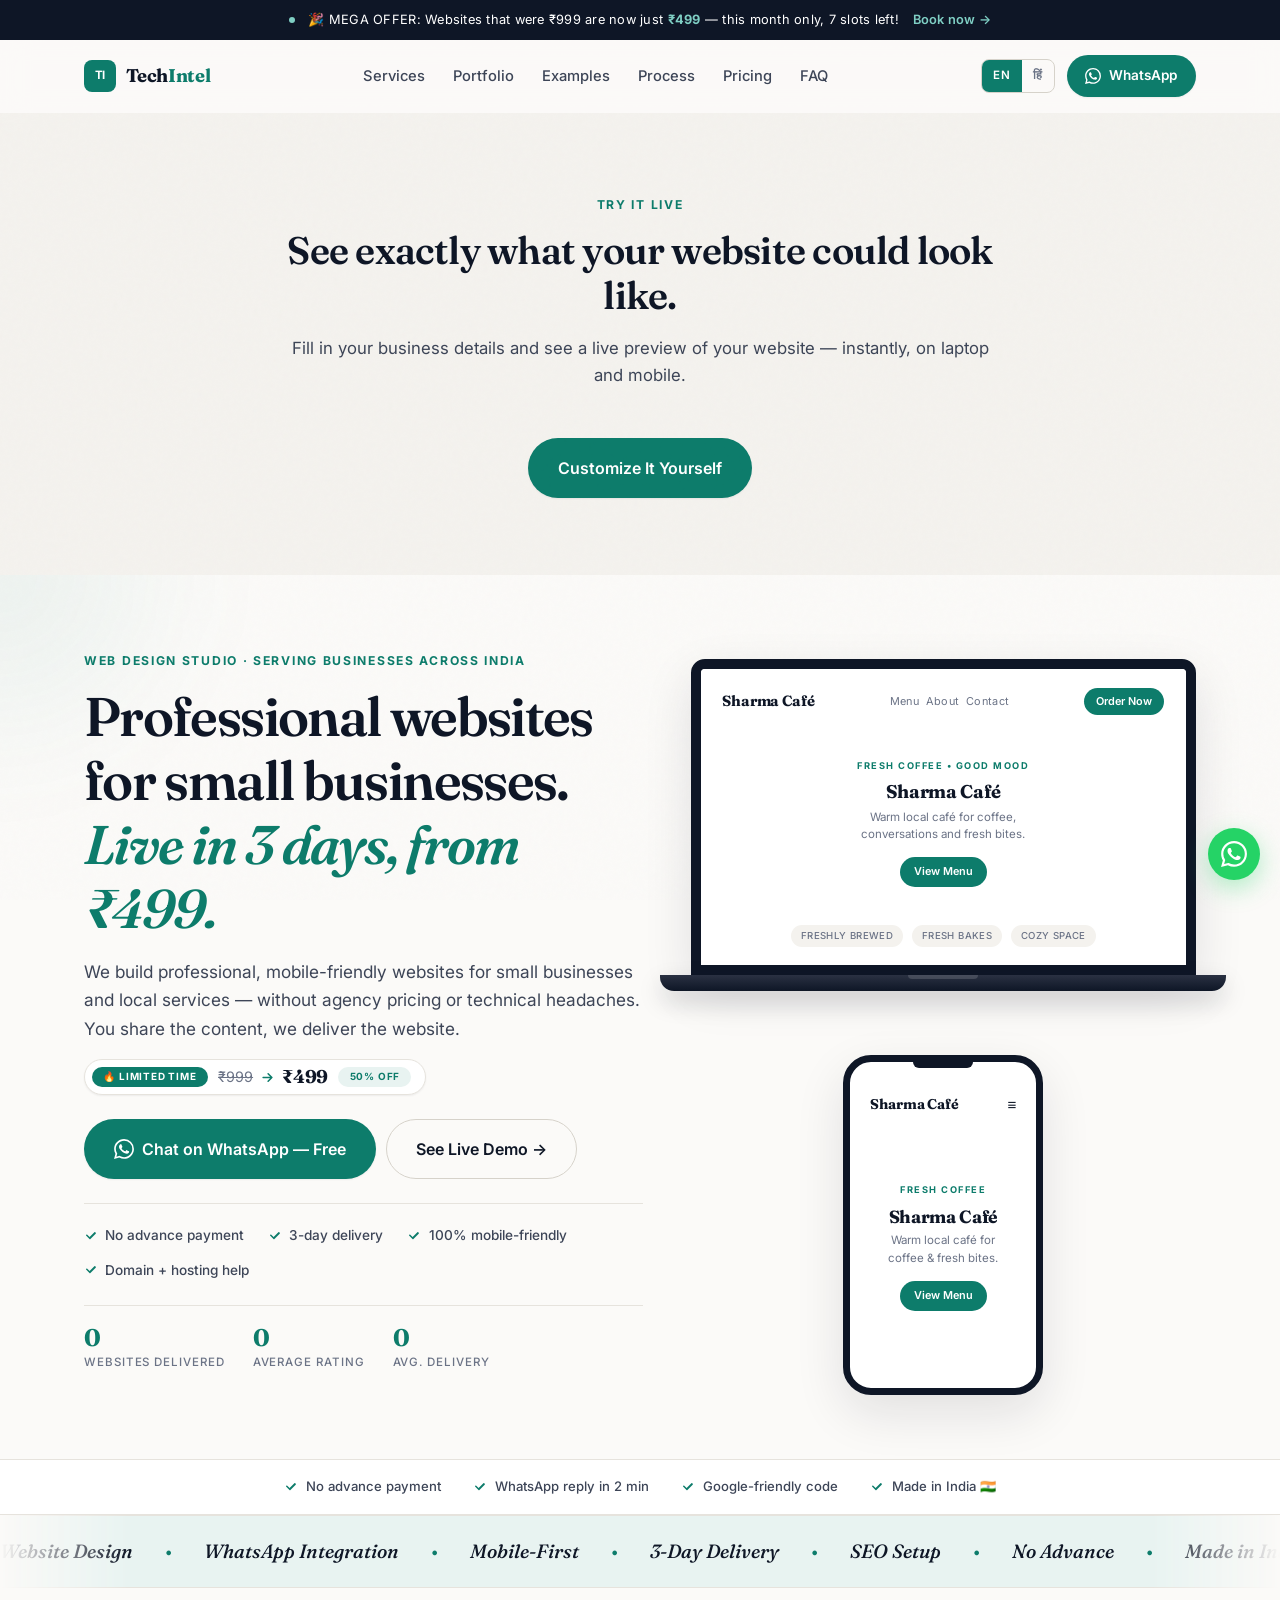
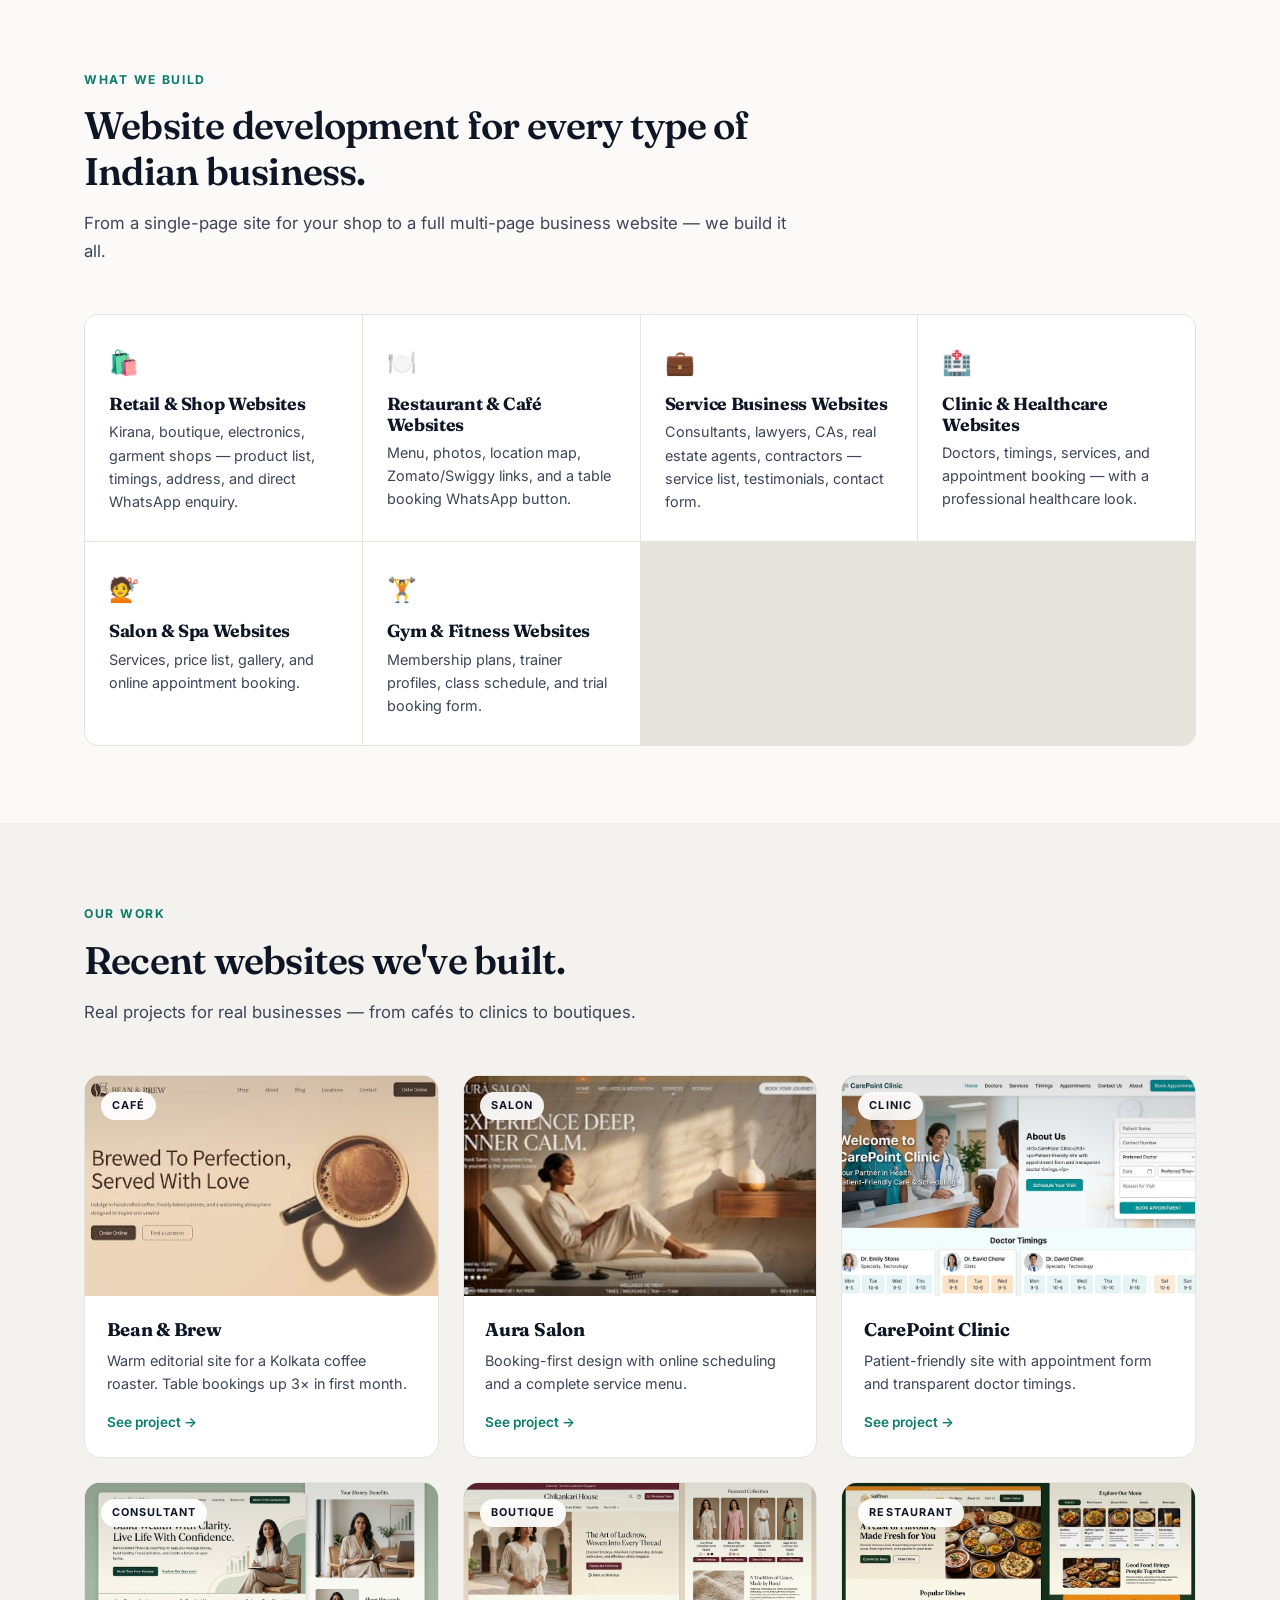
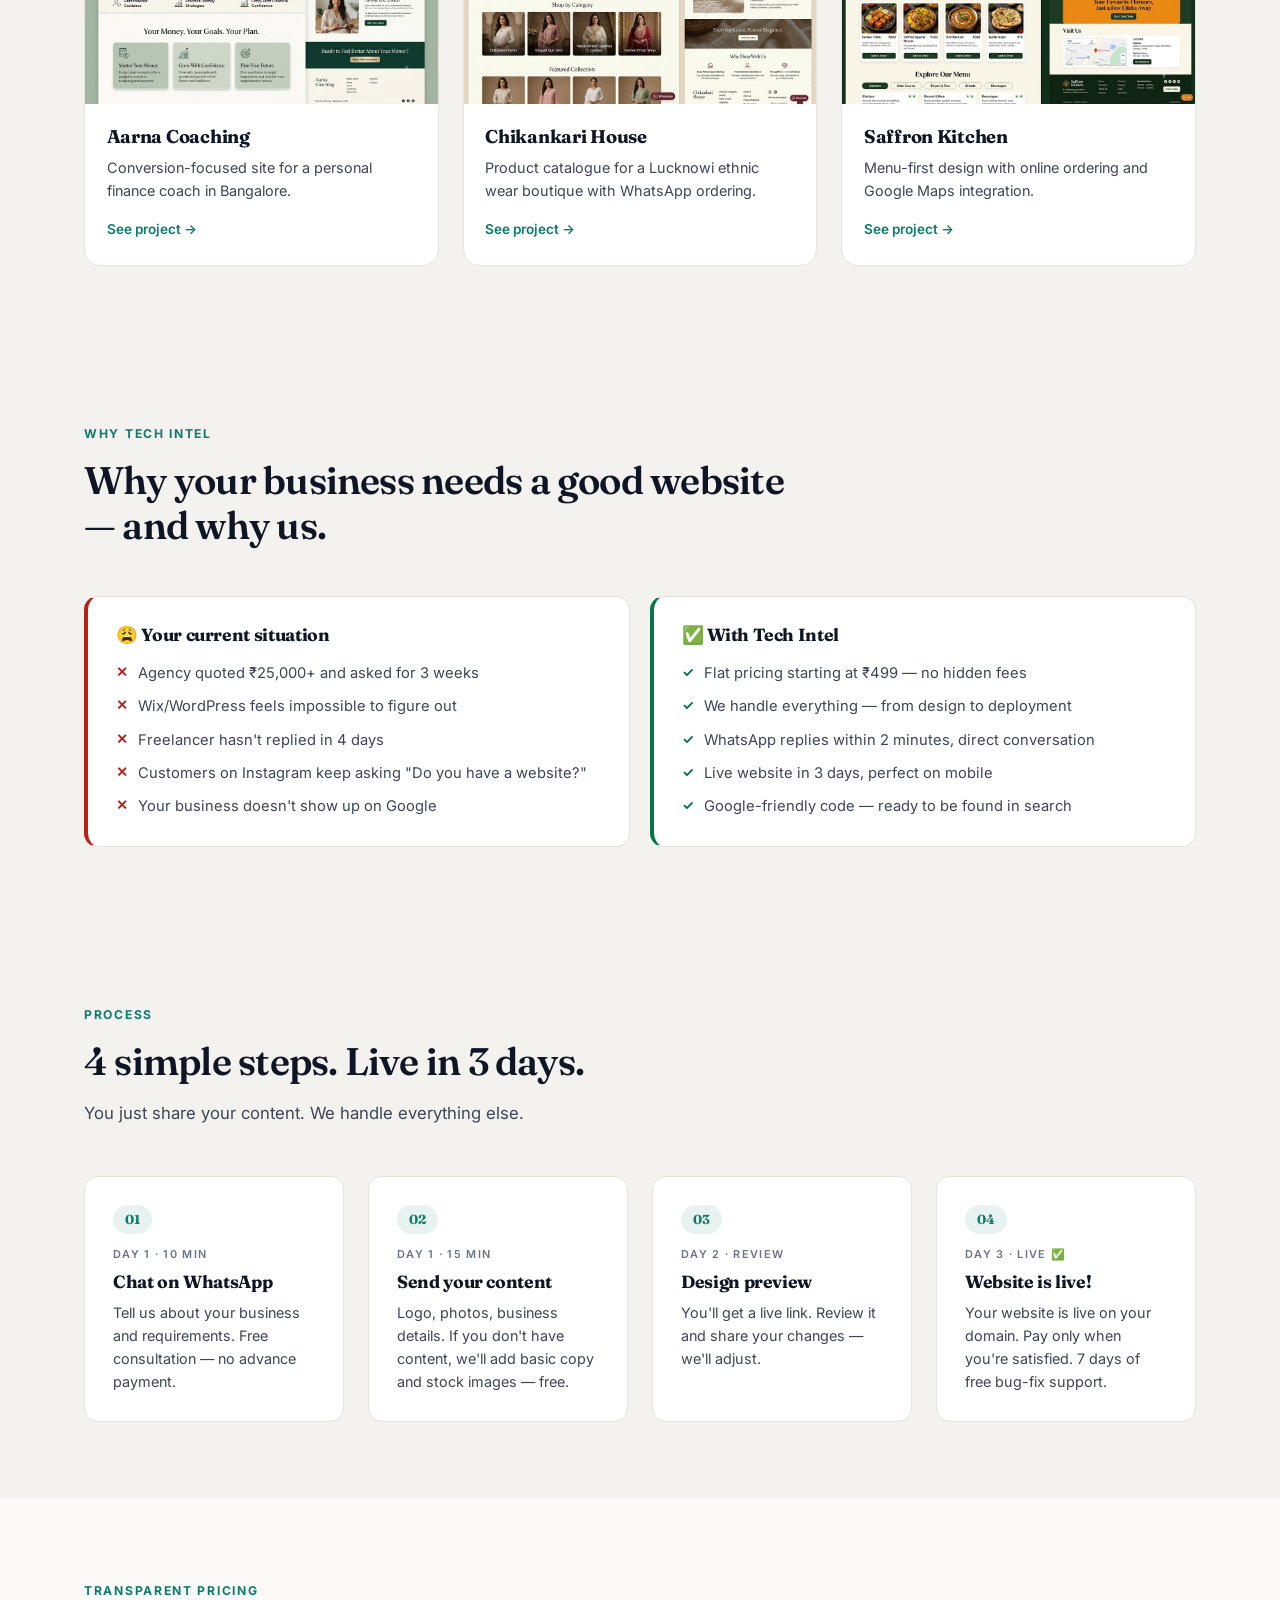
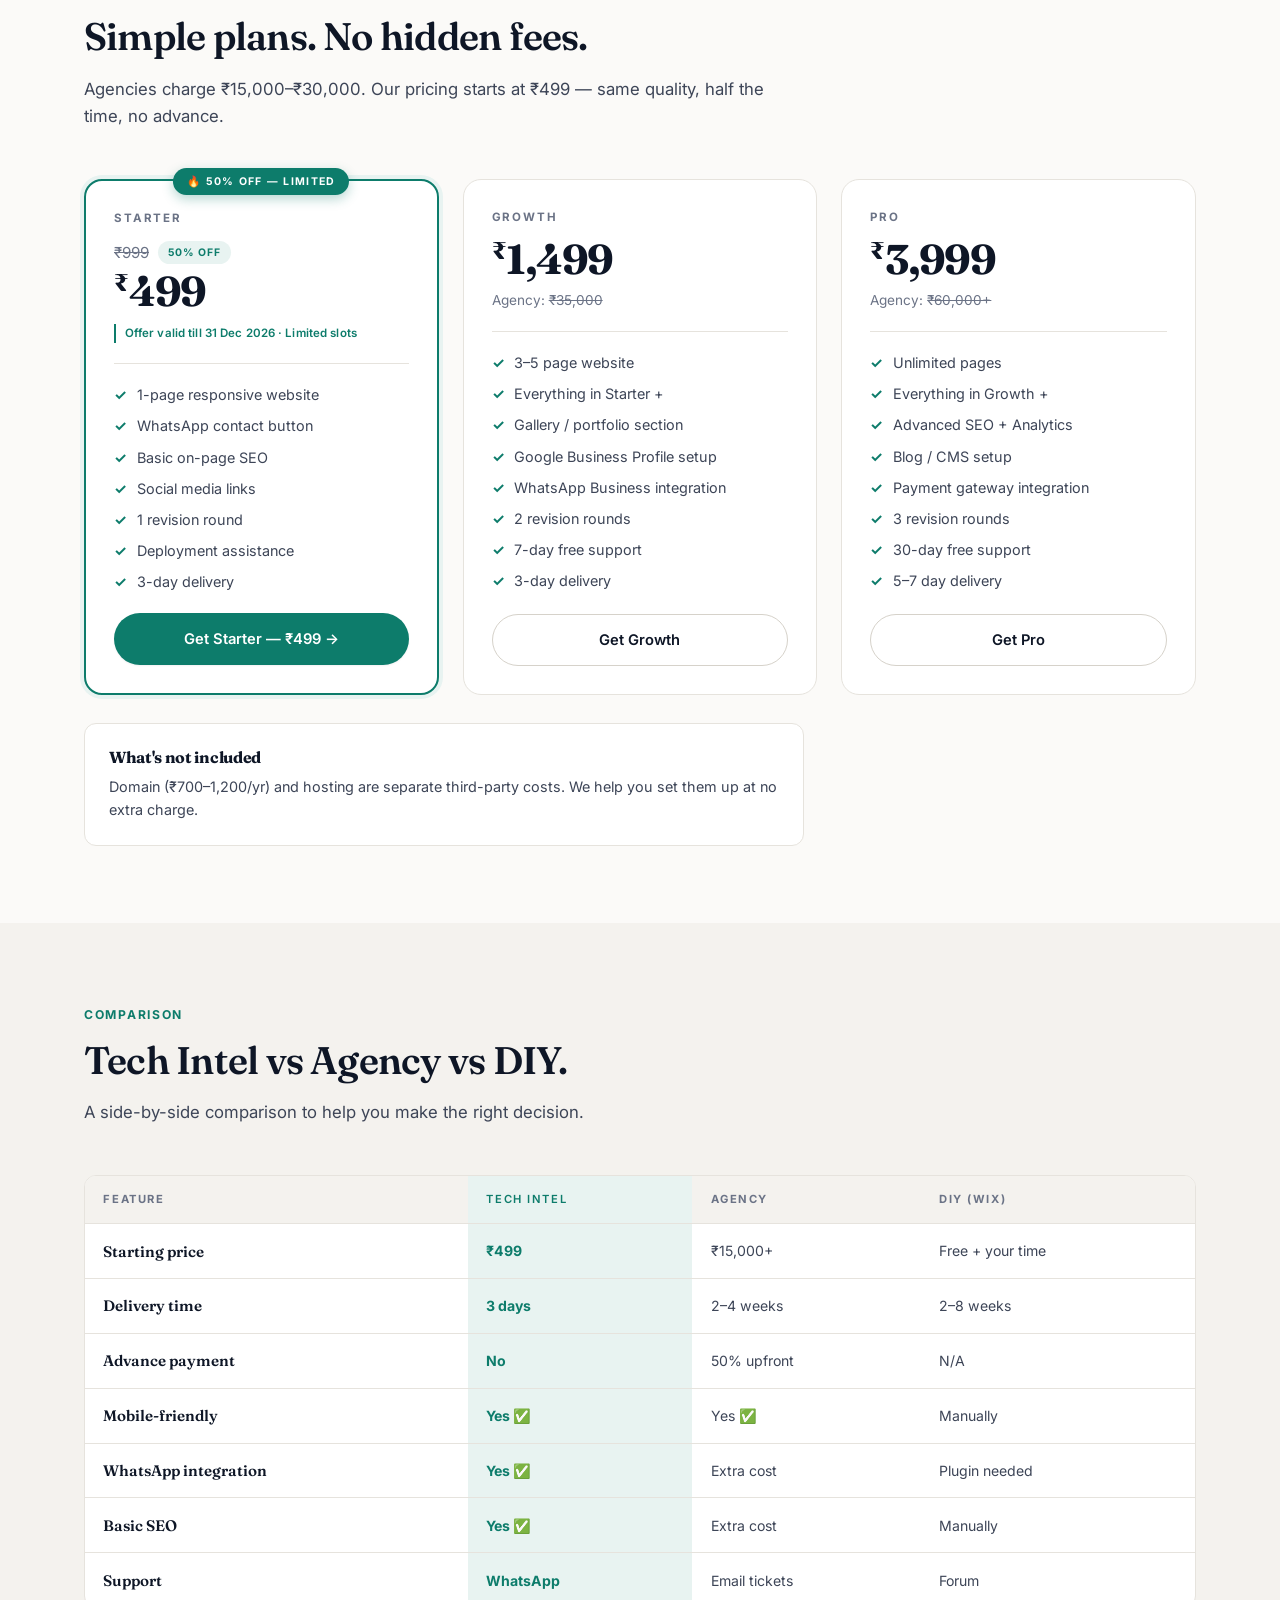
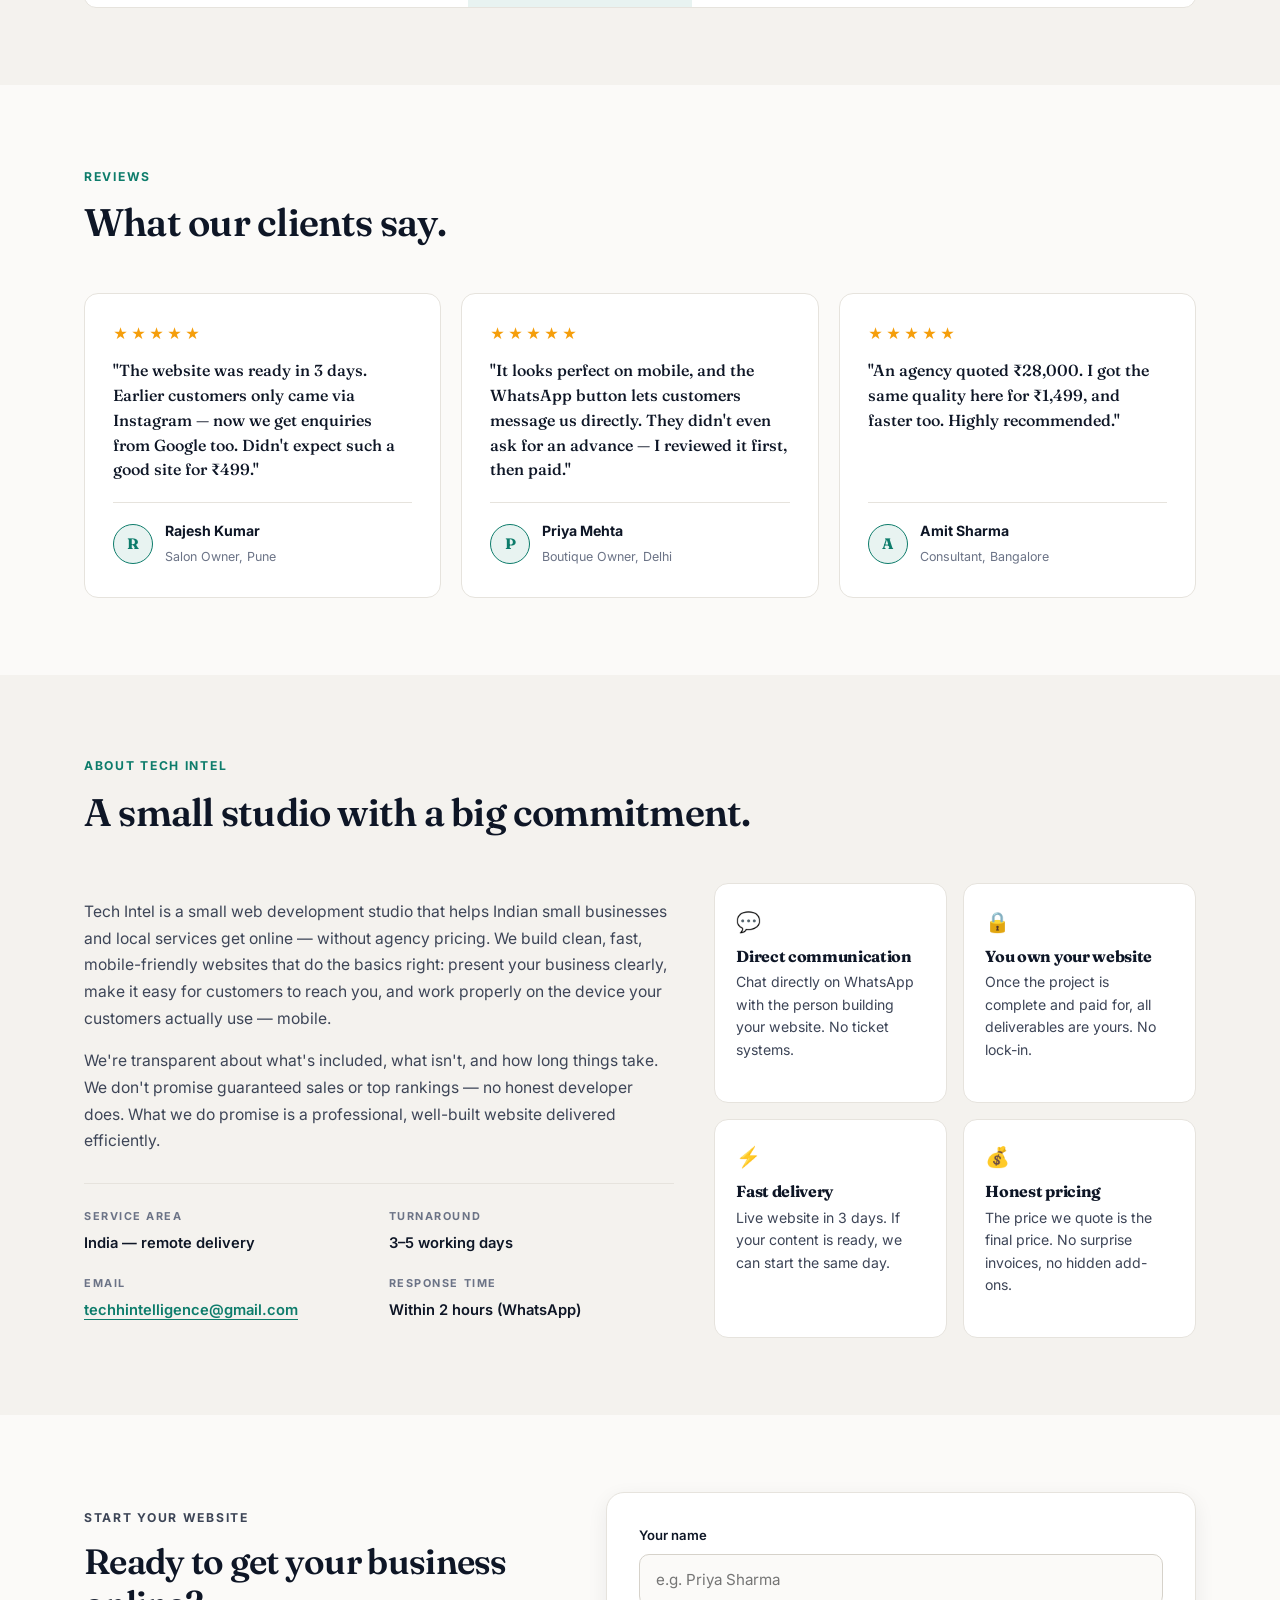
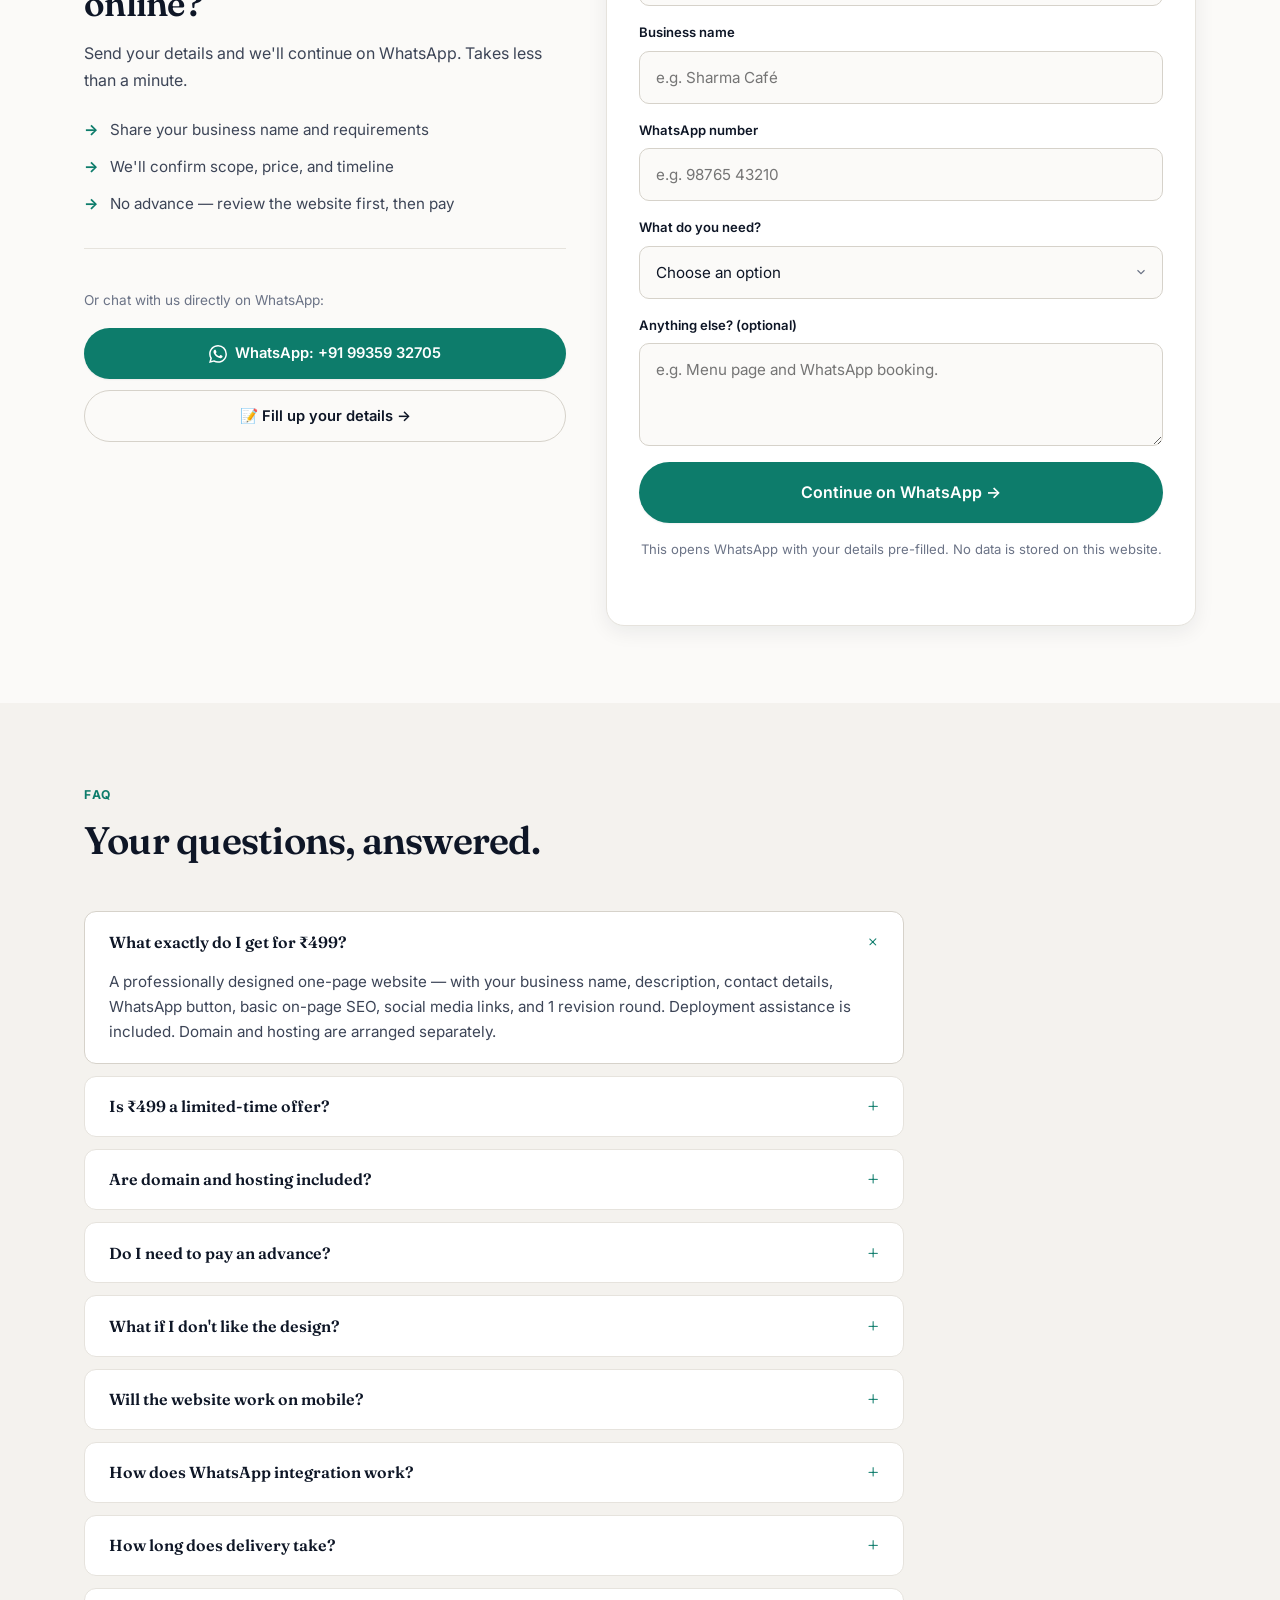
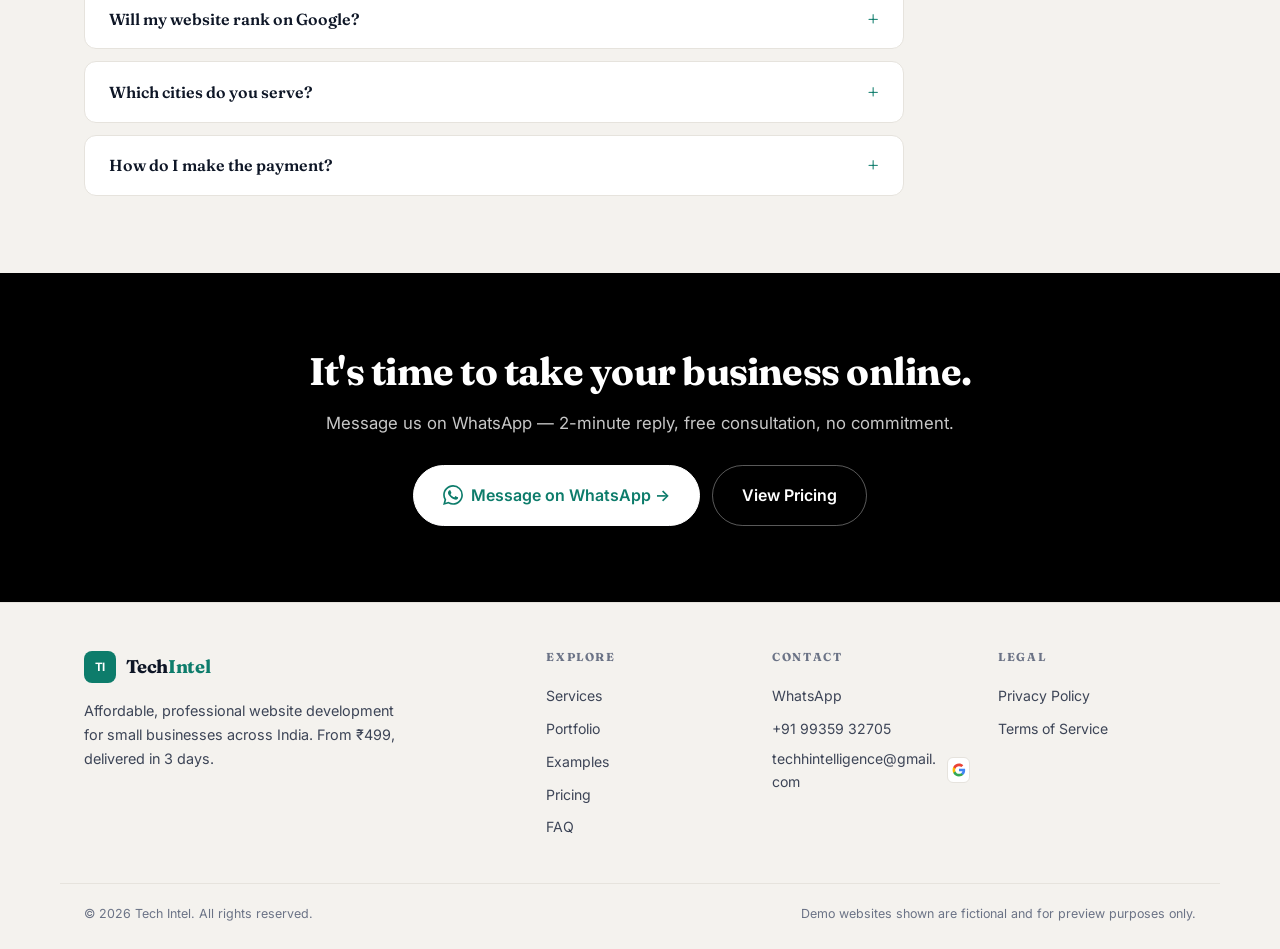
==== commit 41a83c3e: "Update Index.html" ====
--- a/Index.html
+++ b/Index.html
@@ -1,663 +1,1027 @@
 <!DOCTYPE html>
-<html lang="en">
+<html lang="en-IN">
 <head>
-  <meta charset="UTF-8">
-  <meta name="viewport" content="width=device-width, initial-scale=1.0">
-
-  <!-- Primary SEO -->
-  <title>Tech Intel — Professional Business Websites from ₹499 | Mobile-Friendly Design</title>
-  <meta name="description" content="Tech Intel builds clean, mobile-friendly one-page business websites starting at ₹499. Includes WhatsApp integration, basic SEO, and one revision. Domain and hosting arranged separately.">
-  <meta name="keywords" content="business website design, affordable website India, small business website, one-page website, WhatsApp website, website design ₹499">
-  <meta name="author" content="Tech Intel">
-  <meta name="robots" content="index, follow, max-image-preview:large, max-snippet:-1, max-video-preview:-1">
-  <link rel="canonical" href="https://aiintel.netlify.app/">
-
-  <!-- Open Graph -->
-  <meta property="og:type" content="website">
-  <meta property="og:url" content="https://aiintel.netlify.app/">
-  <meta property="og:title" content="Tech Intel — Professional Business Websites from ₹499">
-  <meta property="og:description" content="Clean, mobile-friendly websites for small businesses. WhatsApp integration, basic SEO, one revision included. Starting at ₹499.">
-  <meta property="og:image" content="https://aiintel.netlify.app/og-image.jpg">
-  <meta property="og:image:width" content="1200">
-  <meta property="og:image:height" content="630">
-  <meta property="og:locale" content="en_IN">
-  <meta property="og:site_name" content="Tech Intel">
-
-  <!-- Twitter Card -->
-  <meta name="twitter:card" content="summary_large_image">
-  <meta name="twitter:title" content="Tech Intel — Professional Business Websites from ₹499">
-  <meta name="twitter:description" content="Clean, mobile-friendly websites for small businesses. Starting at ₹499.">
-  <meta name="twitter:image" content="https://aiintel.netlify.app/og-image.jpg">
-
-  <!-- Theme & Icons -->
-  <meta name="theme-color" content="#FBFAF8">
-  <link rel="icon" href="data:image/svg+xml,<svg xmlns='http://www.w3.org/2000/svg' viewBox='0 0 100 100'><rect width='100' height='100' rx='22' fill='%230D7C6B'/><text x='50' y='68' font-size='52' font-family='sans-serif' font-weight='700' fill='white' text-anchor='middle'>TI</text></svg>">
-
-  <!-- Fonts (non-blocking) -->
-  <link rel="preconnect" href="https://fonts.googleapis.com">
-  <link rel="preconnect" href="https://fonts.gstatic.com" crossorigin>
-  <link rel="preload" as="style" href="https://fonts.googleapis.com/css2?family=Plus+Jakarta+Sans:wght@500;600;700;800&family=Inter:wght@400;500;600&display=swap">
-  <link rel="stylesheet" href="https://fonts.googleapis.com/css2?family=Plus+Jakarta+Sans:wght@500;600;700;800&family=Inter:wght@400;500;600&display=swap" media="print" onload="this.media='all'">
-  <noscript><link rel="stylesheet" href="https://fonts.googleapis.com/css2?family=Plus+Jakarta+Sans:wght@500;600;700;800&family=Inter:wght@400;500;600&display=swap"></noscript>
-
-  <!-- Styles -->
-  <link rel="stylesheet" href="styles.css">
-
-  <!-- Structured Data: ProfessionalService -->
-  <script type="application/ld+json">
-  {
-    "@context": "https://schema.org",
-    "@type": "ProfessionalService",
-    "name": "Tech Intel",
-    "description": "Affordable professional website design for small businesses. One-page mobile-friendly websites starting at ₹499.",
-    "url": "https://aiintel.netlify.app/",
+<meta charset="UTF-8">
+<meta name="viewport" content="width=device-width, initial-scale=1.0">
+<meta http-equiv="X-UA-Compatible" content="IE=edge">
+
+<title>Website Development Company India | Business Websites from ₹499 — Tech Intel</title>
+<meta name="description" content="Tech Intel builds mobile-friendly business websites from ₹499 (50% OFF from ₹999). WhatsApp integration, SEO setup, 3-day delivery. Trusted by 50+ Indian small businesses.">
+<meta name="keywords" content="website development company India, website design for small business, affordable website, business website India, ₹499 website, WhatsApp website">
+<meta name="author" content="Tech Intel">
+<meta name="robots" content="index, follow, max-image-preview:large, max-snippet:-1">
+<link rel="canonical" href="https://aiintel.netlify.app/">
+<link rel="alternate" hreflang="en-in" href="https://aiintel.netlify.app/">
+<link rel="alternate" hreflang="hi-in" href="https://aiintel.netlify.app/?lang=hi">
+
+<meta property="og:type" content="website">
+<meta property="og:url" content="https://aiintel.netlify.app/">
+<meta property="og:title" content="Website Development from ₹499 (50% OFF) — Tech Intel">
+<meta property="og:description" content="Professional mobile-friendly websites from ₹499. WhatsApp integration, SEO setup, 3-day delivery.">
+<meta property="og:image" content="https://aiintel.netlify.app/og-image.jpg">
+<meta property="og:image:width" content="1200">
+<meta property="og:image:height" content="630">
+<meta property="og:locale" content="en_IN">
+<meta property="og:locale:alternate" content="hi_IN">
+<meta property="og:site_name" content="Tech Intel">
+
+<meta name="twitter:card" content="summary_large_image">
+<meta name="twitter:title" content="Website Development from ₹499 (50% OFF) — Tech Intel">
+<meta name="twitter:description" content="Mobile-friendly business websites from ₹499. 3-day delivery.">
+<meta name="twitter:image" content="https://aiintel.netlify.app/og-image.jpg">
+
+<meta name="theme-color" content="#FBFAF8">
+<meta name="apple-mobile-web-app-capable" content="yes">
+<link rel="icon" type="image/svg+xml" href="data:image/svg+xml,<svg xmlns='http://www.w3.org/2000/svg' viewBox='0 0 100 100'><rect width='100' height='100' rx='22' fill='%230D7C6B'/><text x='50' y='68' font-size='52' font-family='sans-serif' font-weight='700' fill='%23FFFFFF' text-anchor='middle'>TI</text></svg>">
+<link rel="manifest" href="/site.webmanifest">
+
+<link rel="preconnect" href="https://fonts.googleapis.com">
+<link rel="preconnect" href="https://fonts.gstatic.com" crossorigin>
+<link href="https://fonts.googleapis.com/css2?family=Fraunces:opsz,wght@9..144,400;9..144,500;9..144,600;9..144,700&family=Inter:wght@400;500;600;700&family=Noto+Sans+Devanagari:wght@400;500;600;700&display=swap" rel="stylesheet">
+
+<link rel="stylesheet" href="styles.css">
+
+<script type="application/ld+json">
+{
+  "@context": "https://schema.org",
+  "@type": "Organization",
+  "@id": "https://aiintel.netlify.app/#organization",
+  "name": "Tech Intel",
+  "url": "https://aiintel.netlify.app/",
+  "logo": "https://aiintel.netlify.app/logo.png",
+  "email": "techhintelligence@gmail.com",
+  "description": "Website development company building affordable, mobile-friendly business websites for Indian small businesses.",
+  "contactPoint": [{
+    "@type": "ContactPoint",
     "telephone": "+91-9935932705",
-    "priceRange": "₹499+",
-    "areaServed": { "@type": "Country", "name": "India" },
-    "serviceType": ["Website Design", "Business Website", "One-Page Website", "WhatsApp Integration"],
-    "hasOfferCatalog": {
-      "@type": "OfferCatalog",
-      "name": "Website Design Services",
-      "itemListElement": [{
-        "@type": "Offer",
-        "itemOffered": { "@type": "Service", "name": "Starter Website", "description": "One-page responsive business website with WhatsApp contact button and basic SEO" },
-        "price": "499",
-        "priceCurrency": "INR"
-      }]
-    }
-  }
-  </script>
-
-  <!-- Structured Data: FAQ -->
-  <script type="application/ld+json">
-  {
-    "@context": "https://schema.org",
-    "@type": "FAQPage",
-    "mainEntity": [
-      { "@type": "Question", "name": "What exactly do I get for ₹499?", "acceptedAnswer": { "@type": "Answer", "text": "A professionally designed one-page website with your business name, description, contact details, a WhatsApp contact button, basic on-page SEO setup, and one revision. Domain and hosting are arranged separately." } },
-      { "@type": "Question", "name": "Is the domain included?", "acceptedAnswer": { "@type": "Answer", "text": "No. Domain registration is a separate third-party cost. We can help you connect your existing domain or guide you to register a new one." } },
-      { "@type": "Question", "name": "Is hosting included?", "acceptedAnswer": { "@type": "Answer", "text": "No. Hosting is a separate third-party cost. We can recommend affordable options and assist with deployment." } },
-      { "@type": "Question", "name": "Will the website work on mobile?", "acceptedAnswer": { "@type": "Answer", "text": "Yes. Every website we build is mobile-first and tested on common phone, tablet, and desktop screen sizes." } },
-      { "@type": "Question", "name": "Can I connect WhatsApp?", "acceptedAnswer": { "@type": "Answer", "text": "Yes. The starter package includes a WhatsApp contact button that opens a chat with your business number." } },
-      { "@type": "Question", "name": "How long does delivery take?", "acceptedAnswer": { "@type": "Answer", "text": "Typical delivery is 3–5 working days after we receive your business information and confirm the scope. Complex requests may take longer." } },
-      { "@type": "Question", "name": "Can I request changes?", "acceptedAnswer": { "@type": "Answer", "text": "The starter package includes one round of revisions. Additional changes can be discussed separately." } },
-      { "@type": "Question", "name": "Who owns the completed website?", "acceptedAnswer": { "@type": "Answer", "text": "You own the website content and the final deliverables once the project is complete and paid for. Third-party assets (if any) remain subject to their own licenses." } },
-      { "@type": "Question", "name": "Is ongoing maintenance included?", "acceptedAnswer": { "@type": "Answer", "text": "No. Ongoing maintenance is not included in the ₹499 package. It can be arranged separately if needed." } },
-      { "@type": "Question", "name": "Can I request additional pages or features?", "acceptedAnswer": { "@type": "Answer", "text": "Yes. Multi-page websites, booking systems, e-commerce, and custom features can be quoted separately based on your requirements." } }
+    "email": "techhintelligence@gmail.com",
+    "contactType": "customer service",
+    "areaServed": "IN",
+    "availableLanguage": ["en", "hi"]
+  }],
+  "address": { "@type": "PostalAddress", "addressCountry": "IN" }
+}
+</script>
+
+<script type="application/ld+json">
+{
+  "@context": "https://schema.org",
+  "@type": "ProfessionalService",
+  "@id": "https://aiintel.netlify.app/#service",
+  "name": "Tech Intel — Website Development",
+  "image": "https://aiintel.netlify.app/og-image.jpg",
+  "url": "https://aiintel.netlify.app/",
+  "telephone": "+91-9935932705",
+  "email": "techhintelligence@gmail.com",
+  "priceRange": "₹499–₹3,999",
+  "currenciesAccepted": "INR",
+  "paymentAccepted": "UPI, Bank Transfer",
+  "areaServed": [{ "@type": "Country", "name": "India" }],
+  "serviceType": ["Website Development","Business Website Design","One-Page Website","WhatsApp Business Website"],
+  "aggregateRating": {
+    "@type": "AggregateRating",
+    "ratingValue": "4.8",
+    "reviewCount": "50",
+    "bestRating": "5"
+  },
+  "hasOfferCatalog": {
+    "@type": "OfferCatalog",
+    "name": "Website Development Packages",
+    "itemListElement": [
+      { "@type": "Offer", "name": "Starter Website — Limited Time Offer", "description": "One-page responsive business website. Regular price ₹999, now ₹499.", "price": "499", "priceCurrency": "INR", "availability": "https://schema.org/InStock", "priceValidUntil": "2026-12-31" },
+      { "@type": "Offer", "name": "Growth Website", "price": "1499", "priceCurrency": "INR", "availability": "https://schema.org/InStock" },
+      { "@type": "Offer", "name": "Pro Website", "price": "3999", "priceCurrency": "INR", "availability": "https://schema.org/InStock" }
     ]
   }
-  </script>
+}
+</script>
+
+<script type="application/ld+json">
+{
+  "@context": "https://schema.org",
+  "@type": "FAQPage",
+  "mainEntity": [
+    { "@type": "Question", "name": "What exactly do I get for ₹499?", "acceptedAnswer": { "@type": "Answer", "text": "A professionally designed one-page website with your business name, description, contact details, WhatsApp button, basic on-page SEO, social media links, and 1 revision round. Domain and hosting arranged separately." } },
+    { "@type": "Question", "name": "Is ₹499 a limited-time offer?", "acceptedAnswer": { "@type": "Answer", "text": "Yes. The regular price is ₹999. The ₹499 offer is available for a limited period and for a limited number of new clients each month." } },
+    { "@type": "Question", "name": "Do I need to pay an advance?", "acceptedAnswer": { "@type": "Answer", "text": "No advance payment is required. You review the website first and pay only when satisfied." } },
+    { "@type": "Question", "name": "Will the website work on mobile?", "acceptedAnswer": { "@type": "Answer", "text": "Yes. Every website is mobile-first and tested on phone, tablet, and desktop." } },
+    { "@type": "Question", "name": "How long does delivery take?", "acceptedAnswer": { "@type": "Answer", "text": "Typical delivery is 3–5 working days after receiving your content and confirming the scope." } },
+    { "@type": "Question", "name": "Is domain and hosting included?", "acceptedAnswer": { "@type": "Answer", "text": "No. Domain and hosting are separate third-party costs. We help you set them up at no extra charge." } },
+    { "@type": "Question", "name": "Can I connect WhatsApp to my website?", "acceptedAnswer": { "@type": "Answer", "text": "Yes. All packages include a WhatsApp contact button that opens a chat with your business number." } },
+    { "@type": "Question", "name": "Which cities in India do you serve?", "acceptedAnswer": { "@type": "Answer", "text": "We serve all of India remotely — Mumbai, Delhi, Bangalore, Pune, Hyderabad, Chennai, Kolkata, and every other city." } }
+  ]
+}
+</script>
 </head>
 <body>
-  <a class="skip-link" href="#main">Skip to main content</a>
-
-  <!-- ================= HEADER / NAV ================= -->
-  <header class="site-header" id="siteHeader">
-    <div class="container nav-wrap">
-      <a href="#top" class="brand" aria-label="Tech Intel home">
+
+<a class="skip-link" href="#main" data-i18n="skip">Skip to main content</a>
+<div class="noise-overlay" aria-hidden="true"></div>
+
+<div class="announce" role="region" aria-label="Announcement">
+  <div class="container announce-inner">
+    <span class="announce-dot" aria-hidden="true"></span>
+    <span data-i18n-html="announce.text">🎉 MEGA OFFER: Websites that were ₹999 are now just <strong>₹499</strong> — this month only, 7 slots left!</span>
+    <a href="https://wa.me/919935932705?text=Hi%2C%20I%20want%20the%20%E2%82%B9499%20offer" target="_blank" rel="noopener" class="announce-link" data-i18n="announce.cta">Book now →</a>
+  </div>
+</div>
+
+<header class="site-header" id="siteHeader">
+  <div class="container nav-wrap">
+    <a href="#top" class="brand" aria-label="Tech Intel home">
+      <span class="brand-mark" aria-hidden="true">TI</span>
+      <span class="brand-text">Tech<span>Intel</span></span>
+    </a>
+
+    <nav class="nav-desktop" aria-label="Primary">
+      <a href="#services" data-i18n="nav.services">Services</a>
+      <a href="#portfolio">Portfolio</a>
+      <a href="#examples" data-i18n="nav.examples">Examples</a>
+      <a href="#process" data-i18n="nav.process">Process</a>
+      <a href="#pricing" data-i18n="nav.pricing">Pricing</a>
+      <a href="#faq" data-i18n="nav.faq">FAQ</a>
+    </nav>
+
+    <div class="nav-right">
+      <div class="lang-toggle" role="group" aria-label="Language">
+        <button type="button" class="lang-opt active" data-lang="en" aria-pressed="true">EN</button>
+        <button type="button" class="lang-opt" data-lang="hi" aria-pressed="false">हिं</button>
+      </div>
+
+      <a href="https://wa.me/919935932705?text=Hi%2C%20I%20want%20a%20website" class="btn btn-primary btn-sm nav-cta" target="_blank" rel="noopener">
+        <svg width="16" height="16" viewBox="0 0 24 24" fill="currentColor" aria-hidden="true"><path d="M17.472 14.382c-.297-.149-1.758-.867-2.03-.967-.273-.099-.471-.148-.67.15-.197.297-.767.966-.94 1.164-.173.199-.347.223-.644.075-.297-.15-1.255-.463-2.39-1.475-.883-.788-1.48-1.761-1.653-2.059-.173-.297-.018-.458.13-.606.134-.133.298-.347.446-.52.149-.174.198-.298.298-.497.099-.198.05-.371-.025-.52-.075-.149-.669-1.612-.916-2.207-.242-.579-.487-.5-.669-.51-.173-.008-.371-.01-.57-.01-.198 0-.52.074-.792.372-.272.297-1.04 1.016-1.04 2.479 0 1.462 1.065 2.875 1.213 3.074.149.198 2.096 3.2 5.077 4.487.709.306 1.262.489 1.694.625.712.227 1.36.195 1.871.118.571-.085 1.758-.719 2.006-1.413.248-.694.248-1.289.173-1.413-.074-.124-.272-.198-.57-.347m-5.421 7.403h-.004a9.87 9.87 0 01-5.031-1.378l-.361-.214-3.741.982.998-3.648-.235-.374a9.86 9.86 0 01-1.51-5.26c.001-5.45 4.436-9.884 9.888-9.884 2.64 0 5.122 1.03 6.988 2.898a9.825 9.825 0 012.893 6.994c-.003 5.45-4.437 9.884-9.885 9.884m8.413-18.297A11.815 11.815 0 0012.05 0C5.495 0 .16 5.335.157 11.892c0 2.096.547 4.142 1.588 5.945L.057 24l6.305-1.654a11.882 11.882 0 005.683 1.448h.005c6.554 0 11.89-5.335 11.893-11.893a11.821 11.821 0 00-3.48-8.413z"/></svg>
+        WhatsApp
+      </a>
+    </div>
+
+    <button class="nav-toggle" id="navToggle" aria-expanded="false" aria-controls="mobileNav" aria-label="Open menu">
+      <span></span><span></span><span></span>
+    </button>
+  </div>
+
+  <nav class="nav-mobile" id="mobileNav" aria-label="Mobile" hidden>
+    <div class="lang-toggle lang-toggle-mobile" role="group" aria-label="Language">
+      <button type="button" class="lang-opt active" data-lang="en" aria-pressed="true">EN</button>
+      <button type="button" class="lang-opt" data-lang="hi" aria-pressed="false">हिं</button>
+    </div>
+    <a href="#services" data-i18n="nav.services">Services</a>
+    <a href="#portfolio">Portfolio</a>
+    <a href="#examples" data-i18n="nav.examples">Examples</a>
+    <a href="#process" data-i18n="nav.process">Process</a>
+    <a href="#pricing" data-i18n="nav.pricing">Pricing</a>
+    <a href="#faq" data-i18n="nav.faq">FAQ</a>
+    <a href="https://wa.me/919935932705?text=Hi%2C%20I%20want%20a%20website" class="btn btn-primary" target="_blank" rel="noopener" data-i18n="nav.cta">Get My Website →</a>
+  </nav>
+</header>
+
+<main id="main">
+
+<section class="section section-alt" id="try-live">
+  <div class="container">
+    <div class="section-head reveal" style="text-align: center; margin-inline: auto;">
+      <p class="eyebrow" data-i18n="try.eyebrow">Try it live</p>
+      <h2 data-i18n="examples.h2">Your Website, Your Style. Try It Live!</h2>
+      <p class="section-sub" data-i18n="try.sub">Fill in your business details and see a live preview of your website — instantly, on laptop and mobile.</p>
+    </div>
+
+    <div style="display: flex; justify-content: center; align-items: center;">
+      <button
+        type="button"
+        id="openCustomizer"
+        class="btn btn-primary btn-lg"
+        data-i18n="examples.cta2"
+      >
+        Customize It Yourself
+      </button>
+    </div>
+  </div>
+</section>
+
+<section class="hero" id="top">
+  <div class="hero-glow" id="heroGlow" aria-hidden="true"></div>
+  <div class="container hero-grid">
+    <div class="hero-copy">
+      <p class="eyebrow"><span data-i18n="hero.eyebrow">Web design studio · Serving businesses across India</span></p>
+      <h1 data-i18n-html="hero.h1">Professional websites for small businesses. <span class="accent-text">Live in 3 days, from ₹499.</span></h1>
+      <p class="hero-sub" data-i18n="hero.sub">We build professional, mobile-friendly websites for small businesses and local services — without agency pricing or technical headaches. You share the content, we deliver the website.</p>
+
+      <div class="hero-offer-pill" role="status" aria-label="Limited time offer">
+        <span class="offer-badge" data-i18n="offer.badge">🔥 LIMITED TIME</span>
+        <span class="offer-prices">
+          <s class="offer-old">₹999</s>
+          <svg class="offer-arrow" width="16" height="16" viewBox="0 0 24 24" fill="none" aria-hidden="true">
+            <path d="M5 12h14m-6-6 6 6-6 6" stroke="currentColor" stroke-width="2.5" stroke-linecap="round" stroke-linejoin="round"/>
+          </svg>
+          <strong class="offer-new">₹499</strong>
+        </span>
+        <span class="offer-save" data-i18n="offer.save">50% OFF</span>
+      </div>
+
+      <div class="hero-actions">
+        <a href="https://wa.me/919935932705?text=Hi%2C%20I%20want%20the%20%E2%82%B9499%20offer" class="btn btn-primary btn-lg" target="_blank" rel="noopener" data-track="hero-whatsapp">
+          <svg width="20" height="20" viewBox="0 0 24 24" fill="currentColor" aria-hidden="true"><path d="M17.472 14.382c-.297-.149-1.758-.867-2.03-.967-.273-.099-.471-.148-.67.15-.197.297-.767.966-.94 1.164-.173.199-.347.223-.644.075-.297-.15-1.255-.463-2.39-1.475-.883-.788-1.48-1.761-1.653-2.059-.173-.297-.018-.458.13-.606.134-.133.298-.347.446-.52.149-.174.198-.298.298-.497.099-.198.05-.371-.025-.52-.075-.149-.669-1.612-.916-2.207-.242-.579-.487-.5-.669-.51-.173-.008-.371-.01-.57-.01-.198 0-.52.074-.792.372-.272.297-1.04 1.016-1.04 2.479 0 1.462 1.065 2.875 1.213 3.074.149.198 2.096 3.2 5.077 4.487.709.306 1.262.489 1.694.625.712.227 1.36.195 1.871.118.571-.085 1.758-.719 2.006-1.413.248-.694.248-1.289.173-1.413-.074-.124-.272-.198-.57-.347m-5.421 7.403h-.004a9.87 9.87 0 01-5.031-1.378l-.361-.214-3.741.982.998-3.648-.235-.374a9.86 9.86 0 01-1.51-5.26c.001-5.45 4.436-9.884 9.888-9.884 2.64 0 5.122 1.03 6.988 2.898a9.825 9.825 0 012.893 6.994c-.003 5.45-4.437 9.884-9.885 9.884m8.413-18.297A11.815 11.815 0 0012.05 0C5.495 0 .16 5.335.157 11.892c0 2.096.547 4.142 1.588 5.945L.057 24l6.305-1.654a11.882 11.882 0 005.683 1.448h.005c6.554 0 11.89-5.335 11.893-11.893a11.821 11.821 0 00-3.48-8.413z"/></svg>
+          <span data-i18n="hero.cta1">Chat on WhatsApp — Free</span>
+        </a>
+        <a href="#examples" class="btn btn-ghost btn-lg" data-i18n="hero.cta2">See Live Demo →</a>
+      </div>
+
+      <ul class="hero-points" aria-label="Key benefits">
+        <li><svg viewBox="0 0 20 20" aria-hidden="true"><path d="M16.7 5.3a1 1 0 0 1 0 1.4l-7.5 7.5a1 1 0 0 1-1.4 0L3.3 9.7a1 1 0 1 1 1.4-1.4l3.3 3.3 6.8-6.8a1 1 0 0 1 1.4 0Z"/></svg><span data-i18n="hero.point1">No advance payment</span></li>
+        <li><svg viewBox="0 0 20 20" aria-hidden="true"><path d="M16.7 5.3a1 1 0 0 1 0 1.4l-7.5 7.5a1 1 0 0 1-1.4 0L3.3 9.7a1 1 0 1 1 1.4-1.4l3.3 3.3 6.8-6.8a1 1 0 0 1 1.4 0Z"/></svg><span data-i18n="hero.point2">3-day delivery</span></li>
+        <li><svg viewBox="0 0 20 20" aria-hidden="true"><path d="M16.7 5.3a1 1 0 0 1 0 1.4l-7.5 7.5a1 1 0 0 1-1.4 0L3.3 9.7a1 1 0 1 1 1.4-1.4l3.3 3.3 6.8-6.8a1 1 0 0 1 1.4 0Z"/></svg><span data-i18n="hero.point3">100% mobile-friendly</span></li>
+        <li><svg viewBox="0 0 20 20" aria-hidden="true"><path d="M16.7 5.3a1 1 0 0 1 0 1.4l-7.5 7.5a1 1 0 0 1-1.4 0L3.3 9.7a1 1 0 1 1 1.4-1.4l3.3 3.3 6.8-6.8a1 1 0 0 1 1.4 0Z"/></svg><span data-i18n="hero.point4">Domain + hosting help</span></li>
+      </ul>
+
+      <div class="hero-stats">
+        <div><strong data-count="50" data-suffix="+">0</strong><span data-i18n="hero.stat1">Websites delivered</span></div>
+        <div><strong data-count="4.8" data-suffix="★" data-decimal="1">0</strong><span data-i18n="hero.stat2">Average rating</span></div>
+        <div><strong data-count="3" data-suffix=" days">0</strong><span data-i18n="hero.stat3">Avg. delivery</span></div>
+      </div>
+    </div>
+
+    <div class="hero-visual" aria-hidden="true">
+      <!-- LAPTOP -->
+      <div class="mock-laptop">
+        <div class="mock-laptop-screen">
+          <div class="mock-site mock-cafe">
+            <div class="mock-nav">
+              <span class="mock-logo">Sharma Café</span>
+              <span class="mock-links">Menu&nbsp;&nbsp;About&nbsp;&nbsp;Contact</span>
+              <span class="mock-cta">Order Now</span>
+            </div>
+            <div class="mock-hero">
+              <span class="mock-kicker">Fresh coffee • Good mood</span>
+              <h3>Sharma Café</h3>
+              <p>Warm local café for coffee, conversations and fresh bites.</p>
+              <span class="mock-btn">View Menu</span>
+            </div>
+            <div class="mock-features">
+              <span>Freshly Brewed</span><span>Fresh Bakes</span><span>Cozy Space</span>
+            </div>
+          </div>
+        </div>
+        <div class="mock-laptop-base"></div>
+      </div>
+
+      <!-- PHONE -->
+      <div class="mock-phone">
+        <div class="mock-phone-notch"></div>
+        <div class="mock-site mock-cafe">
+          <div class="mock-nav">
+            <span class="mock-logo">Sharma Café</span>
+            <span class="mock-burger">≡</span>
+          </div>
+          <div class="mock-hero">
+            <span class="mock-kicker">Fresh coffee</span>
+            <h3>Sharma Café</h3>
+            <p>Warm local café for coffee & fresh bites.</p>
+            <span class="mock-btn">View Menu</span>
+          </div>
+        </div>
+      </div>
+    </div>
+  </div>
+</section>
+<section class="trust-strip">
+  <div class="container trust-strip-inner">
+    <span class="trust-item"><svg viewBox="0 0 20 20"><path d="M16.7 5.3a1 1 0 0 1 0 1.4l-7.5 7.5a1 1 0 0 1-1.4 0L3.3 9.7a1 1 0 1 1 1.4-1.4l3.3 3.3 6.8-6.8a1 1 0 0 1 1.4 0Z"/></svg><span data-i18n="trust.1">No advance payment</span></span>
+    <span class="trust-item"><svg viewBox="0 0 20 20"><path d="M16.7 5.3a1 1 0 0 1 0 1.4l-7.5 7.5a1 1 0 0 1-1.4 0L3.3 9.7a1 1 0 1 1 1.4-1.4l3.3 3.3 6.8-6.8a1 1 0 0 1 1.4 0Z"/></svg><span data-i18n="trust.2">WhatsApp reply in 2 min</span></span>
+    <span class="trust-item"><svg viewBox="0 0 20 20"><path d="M16.7 5.3a1 1 0 0 1 0 1.4l-7.5 7.5a1 1 0 0 1-1.4 0L3.3 9.7a1 1 0 1 1 1.4-1.4l3.3 3.3 6.8-6.8a1 1 0 0 1 1.4 0Z"/></svg><span data-i18n="trust.3">Google-friendly code</span></span>
+    <span class="trust-item"><svg viewBox="0 0 20 20"><path d="M16.7 5.3a1 1 0 0 1 0 1.4l-7.5 7.5a1 1 0 0 1-1.4 0L3.3 9.7a1 1 0 1 1 1.4-1.4l3.3 3.3 6.8-6.8a1 1 0 0 1 1.4 0Z"/></svg><span data-i18n="trust.4">Made in India 🇮🇳</span></span>
+  </div>
+</section>
+
+<div class="marquee" aria-hidden="true">
+  <div class="marquee-track">
+    <span>Website Design</span><span>•</span>
+    <span>WhatsApp Integration</span><span>•</span>
+    <span>Mobile-First</span><span>•</span>
+    <span>3-Day Delivery</span><span>•</span>
+    <span>SEO Setup</span><span>•</span>
+    <span>No Advance</span><span>•</span>
+    <span>Made in India</span><span>•</span>
+    <span>Google Business Profile</span><span>•</span>
+    <span>Website Design</span><span>•</span>
+    <span>WhatsApp Integration</span><span>•</span>
+    <span>Mobile-First</span><span>•</span>
+    <span>3-Day Delivery</span><span>•</span>
+    <span>SEO Setup</span><span>•</span>
+    <span>No Advance</span><span>•</span>
+    <span>Made in India</span><span>•</span>
+    <span>Google Business Profile</span><span>•</span>
+  </div>
+</div>
+
+<section class="section" id="services">
+  <div class="container">
+    <div class="section-head reveal">
+      <p class="eyebrow" data-i18n="services.eyebrow">What we build</p>
+      <h2 data-i18n="services.h2">Website development for every type of Indian business.</h2>
+      <p class="section-sub" data-i18n="services.sub">From a single-page site for your shop to a full multi-page business website — we build it all.</p>
+    </div>
+
+    <div class="services-grid">
+      <article class="service-card tilt-card">
+        <div class="service-icon" aria-hidden="true">🛍️</div>
+        <h3 data-i18n="svc.1.title">Retail & Shop Websites</h3>
+        <p data-i18n="svc.1.desc">Kirana, boutique, electronics, garment shops — product list, timings, address, and direct WhatsApp enquiry.</p>
+      </article>
+      <article class="service-card tilt-card">
+        <div class="service-icon" aria-hidden="true">🍽️</div>
+        <h3 data-i18n="svc.2.title">Restaurant & Café Websites</h3>
+        <p data-i18n="svc.2.desc">Menu, photos, location map, Zomato/Swiggy links, and a table booking WhatsApp button.</p>
+      </article>
+      <article class="service-card tilt-card">
+        <div class="service-icon" aria-hidden="true">💼</div>
+        <h3 data-i18n="svc.3.title">Service Business Websites</h3>
+        <p data-i18n="svc.3.desc">Consultants, lawyers, CAs, real estate agents, contractors — service list, testimonials, contact form.</p>
+      </article>
+      <article class="service-card tilt-card">
+        <div class="service-icon" aria-hidden="true">🏥</div>
+        <h3 data-i18n="svc.4.title">Clinic & Healthcare Websites</h3>
+        <p data-i18n="svc.4.desc">Doctors, timings, services, and appointment booking — with a professional healthcare look.</p>
+      </article>
+      <article class="service-card tilt-card">
+        <div class="service-icon" aria-hidden="true">💇</div>
+        <h3 data-i18n="svc.5.title">Salon & Spa Websites</h3>
+        <p data-i18n="svc.5.desc">Services, price list, gallery, and online appointment booking.</p>
+      </article>
+      <article class="service-card tilt-card">
+        <div class="service-icon" aria-hidden="true">🏋️</div>
+        <h3 data-i18n="svc.6.title">Gym & Fitness Websites</h3>
+        <p data-i18n="svc.6.desc">Membership plans, trainer profiles, class schedule, and trial booking form.</p>
+      </article>
+    </div>
+  </div>
+</section>
+
+<!-- PORTFOLIO -->
+<section class="section section-alt" id="portfolio">
+  <div class="container">
+    <div class="section-head reveal">
+      <p class="eyebrow">Our work</p>
+      <h2>Recent websites we've built.</h2>
+      <p class="section-sub">Real projects for real businesses — from cafés to clinics to boutiques.</p>
+    </div>
+
+    <div class="portfolio-grid">
+      <a href="#enquiry" class="portfolio-card">
+        <div class="portfolio-thumb" data-bg="images/bean-brew.jpg" style="background-image: url('images/bean-brew.jpg'), linear-gradient(135deg, #B07A32, #E8C88F);">
+          <span class="portfolio-tag">Café</span>
+        </div>
+        <div class="portfolio-body">
+          <h3>Bean & Brew</h3>
+          <p>Warm editorial site for a Kolkata coffee roaster. Table bookings up 3× in first month.</p>
+          <span class="portfolio-link">See project →</span>
+        </div>
+      </a>
+
+      <a href="#enquiry" class="portfolio-card">
+        <div class="portfolio-thumb" data-bg="images/aura-salon.jpg" style="background-image: url('images/aura-salon.jpg'), linear-gradient(135deg, #A63F6A, #E8A2C0);">
+          <span class="portfolio-tag">Salon</span>
+        </div>
+        <div class="portfolio-body">
+          <h3>Aura Salon</h3>
+          <p>Booking-first design with online scheduling and a complete service menu.</p>
+          <span class="portfolio-link">See project →</span>
+        </div>
+      </a>
+
+      <a href="#enquiry" class="portfolio-card">
+        <div class="portfolio-thumb" data-bg="images/carepoint-clinic.jpg" style="background-image: url('images/carepoint-clinic.jpg'), linear-gradient(135deg, #2F6E96, #A8CFE3);">
+          <span class="portfolio-tag">Clinic</span>
+        </div>
+        <div class="portfolio-body">
+          <h3>CarePoint Clinic</h3>
+          <p>Patient-friendly site with appointment form and transparent doctor timings.</p>
+          <span class="portfolio-link">See project →</span>
+        </div>
+      </a>
+
+      <a href="#enquiry" class="portfolio-card">
+        <div class="portfolio-thumb" data-bg="images/aarna-coaching.jpg" style="background-image: url('images/aarna-coaching.jpg'), linear-gradient(135deg, #0D7C6B, #7FCFC4);">
+          <span class="portfolio-tag">Consultant</span>
+        </div>
+        <div class="portfolio-body">
+          <h3>Aarna Coaching</h3>
+          <p>Conversion-focused site for a personal finance coach in Bangalore.</p>
+          <span class="portfolio-link">See project →</span>
+        </div>
+      </a>
+
+      <a href="#enquiry" class="portfolio-card">
+        <div class="portfolio-thumb" data-bg="images/chikankari-house.jpg" style="background-image: url('images/chikankari-house.jpg'), linear-gradient(135deg, #7A5CC7, #C6B4EE);">
+          <span class="portfolio-tag">Boutique</span>
+        </div>
+        <div class="portfolio-body">
+          <h3>Chikankari House</h3>
+          <p>Product catalogue for a Lucknowi ethnic wear boutique with WhatsApp ordering.</p>
+          <span class="portfolio-link">See project →</span>
+        </div>
+      </a>
+
+      <a href="#enquiry" class="portfolio-card">
+        <div class="portfolio-thumb" data-bg="images/saffron-kitchen.jpg" style="background-image: url('images/saffron-kitchen.jpg'), linear-gradient(135deg, #C25A2E, #F0B394);">
+          <span class="portfolio-tag">Restaurant</span>
+        </div>
+        <div class="portfolio-body">
+          <h3>Saffron Kitchen</h3>
+          <p>Menu-first design with online ordering and Google Maps integration.</p>
+          <span class="portfolio-link">See project →</span>
+        </div>
+      </a>
+    </div>
+  </div>
+</section>
+<section class="section section-alt" id="why-us">
+  <div class="container">
+    <div class="section-head reveal">
+      <p class="eyebrow" data-i18n="why.eyebrow">Why Tech Intel</p>
+      <h2 data-i18n="why.h2">Why your business needs a good website — and why us.</h2>
+    </div>
+
+    <div class="ps-grid">
+      <div class="ps-card ps-bad">
+        <h3 data-i18n="why.bad.title">😩 Your current situation</h3>
+        <ul>
+          <li data-i18n="why.bad.1">Agency quoted ₹25,000+ and asked for 3 weeks</li>
+          <li data-i18n="why.bad.2">Wix/WordPress feels impossible to figure out</li>
+          <li data-i18n="why.bad.3">Freelancer hasn't replied in 4 days</li>
+          <li data-i18n="why.bad.4">Customers on Instagram keep asking "Do you have a website?"</li>
+          <li data-i18n="why.bad.5">Your business doesn't show up on Google</li>
+        </ul>
+      </div>
+      <div class="ps-card ps-good">
+        <h3 data-i18n="why.good.title">✅ With Tech Intel</h3>
+        <ul>
+          <li data-i18n="why.good.1">Flat pricing starting at ₹499 — no hidden fees</li>
+          <li data-i18n="why.good.2">We handle everything — from design to deployment</li>
+          <li data-i18n="why.good.3">WhatsApp replies within 2 minutes, direct conversation</li>
+          <li data-i18n="why.good.4">Live website in 3 days, perfect on mobile</li>
+          <li data-i18n="why.good.5">Google-friendly code — ready to be found in search</li>
+        </ul>
+      </div>
+    </div>
+  </div>
+</section>
+
+<section class="section section-alt" id="process">
+  <div class="container">
+    <div class="section-head reveal">
+      <p class="eyebrow" data-i18n="process.eyebrow">Process</p>
+      <h2 data-i18n="process.h2">4 simple steps. Live in 3 days.</h2>
+      <p class="section-sub" data-i18n="process.sub">You just share your content. We handle everything else.</p>
+    </div>
+
+    <ol class="steps">
+      <li class="step">
+        <span class="step-num">01</span>
+        <div class="step-time" data-i18n="process.s1.time">Day 1 · 10 min</div>
+        <h3 data-i18n="process.s1.title">Chat on WhatsApp</h3>
+        <p data-i18n="process.s1.desc">Tell us about your business and requirements. Free consultation — no advance payment.</p>
+      </li>
+      <li class="step">
+        <span class="step-num">02</span>
+        <div class="step-time" data-i18n="process.s2.time">Day 1 · 15 min</div>
+        <h3 data-i18n="process.s2.title">Send your content</h3>
+        <p data-i18n="process.s2.desc">Logo, photos, business details. If you don't have content, we'll add basic copy and stock images — free.</p>
+      </li>
+      <li class="step">
+        <span class="step-num">03</span>
+        <div class="step-time" data-i18n="process.s3.time">Day 2 · Review</div>
+        <h3 data-i18n="process.s3.title">Design preview</h3>
+        <p data-i18n="process.s3.desc">You'll get a live link. Review it and share your changes — we'll adjust.</p>
+      </li>
+      <li class="step">
+        <span class="step-num">04</span>
+        <div class="step-time" data-i18n="process.s4.time">Day 3 · Live ✅</div>
+        <h3 data-i18n="process.s4.title">Website is live!</h3>
+        <p data-i18n="process.s4.desc">Your website is live on your domain. Pay only when you're satisfied. 7 days of free bug-fix support.</p>
+      </li>
+    </ol>
+  </div>
+</section>
+
+<section class="section" id="pricing">
+  <div class="container">
+    <div class="section-head reveal">
+      <p class="eyebrow" data-i18n="pricing.eyebrow">Transparent pricing</p>
+      <h2 data-i18n="pricing.h2">Simple plans. No hidden fees.</h2>
+      <p class="section-sub" data-i18n="pricing.sub">Agencies charge ₹15,000–₹30,000. Our pricing starts at ₹499 — same quality, half the time, no advance.</p>
+    </div>
+
+    <div class="pricing-grid">
+      <div class="price-card price-featured">
+        <div class="pop-tag" data-i18n="pricing.popular">🔥 50% OFF — Limited</div>
+        <div class="price-name">Starter</div>
+        <div class="price-offer">
+          <span class="price-old-inline" data-i18n="pricing.old">₹999</span>
+          <span class="price-off-badge" data-i18n="pricing.off">50% OFF</span>
+        </div>
+        <div class="price-amount"><span class="price-cur">₹</span>499</div>
+        <div class="price-note" data-i18n="pricing.offer-note">Offer valid till 31 Dec 2026 · Limited slots</div>
+        <ul class="price-features">
+          <li data-i18n="pf.starter.1">1-page responsive website</li>
+          <li data-i18n="pf.starter.2">WhatsApp contact button</li>
+          <li data-i18n="pf.starter.3">Basic on-page SEO</li>
+          <li data-i18n="pf.starter.4">Social media links</li>
+          <li data-i18n="pf.starter.5">1 revision round</li>
+          <li data-i18n="pf.starter.6">Deployment assistance</li>
+          <li data-i18n="pf.starter.7">3-day delivery</li>
+        </ul>
+        <a href="https://wa.me/919935932705?text=Hi%2C%20I%20want%20the%20Starter%20plan%20(%E2%82%B9499%20offer)" class="btn btn-primary btn-block" target="_blank" rel="noopener" data-i18n="pricing.cta.starter">Get Starter — ₹499 →</a>
+      </div>
+
+      <div class="price-card">
+        <div class="price-name">Growth</div>
+        <div class="price-amount"><span class="price-cur">₹</span>1,499</div>
+        <div class="price-old">Agency: <s>₹35,000</s></div>
+        <ul class="price-features">
+          <li data-i18n="pf.growth.1">3–5 page website</li>
+          <li data-i18n="pf.growth.2">Everything in Starter +</li>
+          <li data-i18n="pf.growth.3">Gallery / portfolio section</li>
+          <li data-i18n="pf.growth.4">Google Business Profile setup</li>
+          <li data-i18n="pf.growth.5">WhatsApp Business integration</li>
+          <li data-i18n="pf.growth.6">2 revision rounds</li>
+          <li data-i18n="pf.growth.7">7-day free support</li>
+          <li data-i18n="pf.growth.8">3-day delivery</li>
+        </ul>
+        <a href="https://wa.me/919935932705?text=Hi%2C%20I%20want%20the%20Growth%20plan%20(%E2%82%B91%2C499)" class="btn btn-ghost btn-block" target="_blank" rel="noopener" data-i18n="pricing.cta.growth">Get Growth</a>
+      </div>
+
+      <div class="price-card">
+        <div class="price-name">Pro</div>
+        <div class="price-amount"><span class="price-cur">₹</span>3,999</div>
+        <div class="price-old">Agency: <s>₹60,000+</s></div>
+        <ul class="price-features">
+          <li data-i18n="pf.pro.1">Unlimited pages</li>
+          <li data-i18n="pf.pro.2">Everything in Growth +</li>
+          <li data-i18n="pf.pro.3">Advanced SEO + Analytics</li>
+          <li data-i18n="pf.pro.4">Blog / CMS setup</li>
+          <li data-i18n="pf.pro.5">Payment gateway integration</li>
+          <li data-i18n="pf.pro.6">3 revision rounds</li>
+          <li data-i18n="pf.pro.7">30-day free support</li>
+          <li data-i18n="pf.pro.8">5–7 day delivery</li>
+        </ul>
+        <a href="https://wa.me/919935932705?text=Hi%2C%20I%20want%20the%20Pro%20plan%20(%E2%82%B93%2C999)" class="btn btn-ghost btn-block" target="_blank" rel="noopener" data-i18n="pricing.cta.pro">Get Pro</a>
+      </div>
+    </div>
+
+    <div class="pricing-note">
+      <div class="pricing-note-card">
+        <h3 data-i18n="pricing.note.title">What's not included</h3>
+        <p data-i18n="pricing.note.desc">Domain (₹700–1,200/yr) and hosting are separate third-party costs. We help you set them up at no extra charge.</p>
+      </div>
+    </div>
+  </div>
+</section>
+
+<section class="section section-alt" id="compare">
+  <div class="container">
+    <div class="section-head reveal">
+      <p class="eyebrow" data-i18n="compare.eyebrow">Comparison</p>
+      <h2 data-i18n="compare.h2">Tech Intel vs Agency vs DIY.</h2>
+      <p class="section-sub" data-i18n="compare.sub">A side-by-side comparison to help you make the right decision.</p>
+    </div>
+
+    <div class="compare-table-wrap">
+      <table class="compare-table">
+        <thead>
+          <tr>
+            <th scope="col" data-i18n="cmp.feature">Feature</th>
+            <th scope="col" class="compare-us">Tech Intel</th>
+            <th scope="col" data-i18n="cmp.agency">Agency</th>
+            <th scope="col" data-i18n="cmp.diy">DIY (Wix)</th>
+          </tr>
+        </thead>
+        <tbody>
+          <tr><th scope="row" data-i18n="cmp.price">Starting price</th><td class="compare-us"><strong>₹499</strong></td><td>₹15,000+</td><td data-i18n="cmp.diy.free">Free + your time</td></tr>
+          <tr><th scope="row" data-i18n="cmp.delivery">Delivery time</th><td class="compare-us"><strong>3 days</strong></td><td data-i18n="cmp.agency.time">2–4 weeks</td><td data-i18n="cmp.diy.time">2–8 weeks</td></tr>
+          <tr><th scope="row" data-i18n="cmp.advance">Advance payment</th><td class="compare-us"><strong data-i18n="cmp.no">No</strong></td><td data-i18n="cmp.yes50">50% upfront</td><td>N/A</td></tr>
+          <tr><th scope="row" data-i18n="cmp.mobile">Mobile-friendly</th><td class="compare-us"><strong>Yes ✅</strong></td><td>Yes ✅</td><td data-i18n="cmp.manual">Manually</td></tr>
+          <tr><th scope="row" data-i18n="cmp.wa">WhatsApp integration</th><td class="compare-us"><strong>Yes ✅</strong></td><td data-i18n="cmp.extra">Extra cost</td><td data-i18n="cmp.plugin">Plugin needed</td></tr>
+          <tr><th scope="row" data-i18n="cmp.seo">Basic SEO</th><td class="compare-us"><strong>Yes ✅</strong></td><td data-i18n="cmp.extra">Extra cost</td><td data-i18n="cmp.manual">Manual</td></tr>
+          <tr><th scope="row" data-i18n="cmp.support">Support</th><td class="compare-us"><strong>WhatsApp</strong></td><td data-i18n="cmp.email">Email tickets</td><td data-i18n="cmp.forum">Forum</td></tr>
+        </tbody>
+      </table>
+    </div>
+  </div>
+</section>
+
+<section class="section" id="reviews">
+  <div class="container">
+    <div class="section-head reveal">
+      <p class="eyebrow" data-i18n="reviews.eyebrow">Reviews</p>
+      <h2 data-i18n="reviews.h2">What our clients say.</h2>
+    </div>
+
+    <div class="testi-grid">
+      <div class="testi">
+        <div class="testi-stars">★★★★★</div>
+        <p data-i18n="rev.1">"The website was ready in 3 days. Earlier customers only came via Instagram — now we get enquiries from Google too. Didn't expect such a good site for ₹499."</p>
+        <div class="testi-author">
+          <div class="testi-avatar">R</div>
+          <div class="testi-info"><strong>Rajesh Kumar</strong><span data-i18n="rev.1.by">Salon Owner, Pune</span></div>
+        </div>
+      </div>
+      <div class="testi">
+        <div class="testi-stars">★★★★★</div>
+        <p data-i18n="rev.2">"It looks perfect on mobile, and the WhatsApp button lets customers message us directly. They didn't even ask for an advance — I reviewed it first, then paid."</p>
+        <div class="testi-author">
+          <div class="testi-avatar">P</div>
+          <div class="testi-info"><strong>Priya Mehta</strong><span data-i18n="rev.2.by">Boutique Owner, Delhi</span></div>
+        </div>
+      </div>
+      <div class="testi">
+        <div class="testi-stars">★★★★★</div>
+        <p data-i18n="rev.3">"An agency quoted ₹28,000. I got the same quality here for ₹1,499, and faster too. Highly recommended."</p>
+        <div class="testi-author">
+          <div class="testi-avatar">A</div>
+          <div class="testi-info"><strong>Amit Sharma</strong><span data-i18n="rev.3.by">Consultant, Bangalore</span></div>
+        </div>
+      </div>
+    </div>
+  </div>
+</section>
+
+<section class="section section-alt" id="about">
+  <div class="container">
+    <div class="section-head reveal">
+      <p class="eyebrow" data-i18n="about.eyebrow">About Tech Intel</p>
+      <h2 data-i18n="about.h2">A small studio with a big commitment.</h2>
+    </div>
+
+    <div class="about-grid">
+      <div class="about-copy">
+        <p data-i18n="about.p1">Tech Intel is a small web development studio that helps Indian small businesses and local services get online — without agency pricing. We build clean, fast, mobile-friendly websites that do the basics right: present your business clearly, make it easy for customers to reach you, and work properly on the device your customers actually use — mobile.</p>
+        <p data-i18n="about.p2">We're transparent about what's included, what isn't, and how long things take. We don't promise guaranteed sales or top rankings — no honest developer does. What we do promise is a professional, well-built website delivered efficiently.</p>
+
+        <dl class="about-facts">
+          <div><dt data-i18n="about.area">Service area</dt><dd data-i18n="about.area.val">India — remote delivery</dd></div>
+          <div><dt data-i18n="about.turnaround">Turnaround</dt><dd data-i18n="about.turnaround.val">3–5 working days</dd></div>
+          <div><dt data-i18n="about.email">Email</dt><dd><a href="https://mail.google.com/mail/?view=cm&fs=1&to=techhintelligence@gmail.com&su=Website%20Enquiry%20%E2%80%94%20Tech%20Intel" target="_blank" rel="noopener noreferrer">techhintelligence@gmail.com</a></dd></div>
+          <div><dt data-i18n="about.response">Response time</dt><dd data-i18n="about.response.val">Within 2 hours (WhatsApp)</dd></div>
+        </dl>
+      </div>
+
+      <div class="about-cards">
+        <div class="about-card">
+          <div class="about-icon" aria-hidden="true">💬</div>
+          <h3 data-i18n="about.c1.title">Direct communication</h3>
+          <p data-i18n="about.c1.desc">Chat directly on WhatsApp with the person building your website. No ticket systems.</p>
+        </div>
+        <div class="about-card">
+          <div class="about-icon" aria-hidden="true">🔒</div>
+          <h3 data-i18n="about.c2.title">You own your website</h3>
+          <p data-i18n="about.c2.desc">Once the project is complete and paid for, all deliverables are yours. No lock-in.</p>
+        </div>
+        <div class="about-card">
+          <div class="about-icon" aria-hidden="true">⚡</div>
+          <h3 data-i18n="about.c3.title">Fast delivery</h3>
+          <p data-i18n="about.c3.desc">Live website in 3 days. If your content is ready, we can start the same day.</p>
+        </div>
+        <div class="about-card">
+          <div class="about-icon" aria-hidden="true">💰</div>
+          <h3 data-i18n="about.c4.title">Honest pricing</h3>
+          <p data-i18n="about.c4.desc">The price we quote is the final price. No surprise invoices, no hidden add-ons.</p>
+        </div>
+      </div>
+    </div>
+  </div>
+</section>
+
+<section class="section" id="enquiry">
+  <div class="container enquiry-grid">
+    <div class="enquiry-copy">
+      <p class="eyebrow" data-i18n="enq.eyebrow">Start your website</p>
+      <h2 data-i18n="enq.h2">Ready to get your business online?</h2>
+      <p data-i18n="enq.sub">Send your details and we'll continue on WhatsApp. Takes less than a minute.</p>
+      <ul class="enquiry-points">
+        <li data-i18n="enq.p1">Share your business name and requirements</li>
+        <li data-i18n="enq.p2">We'll confirm scope, price, and timeline</li>
+        <li data-i18n="enq.p3">No advance — review the website first, then pay</li>
+      </ul>
+
+      <div class="enquiry-direct">
+        <p data-i18n="enq.direct">Or chat with us directly on WhatsApp:</p>
+        <div class="enquiry-buttons">
+          <a href="https://wa.me/919935932705?text=Hi%2C%20I%20want%20a%20website" class="btn btn-primary" target="_blank" rel="noopener">
+            <svg width="18" height="18" viewBox="0 0 24 24" fill="currentColor" aria-hidden="true"><path d="M17.472 14.382c-.297-.149-1.758-.867-2.03-.967-.273-.099-.471-.148-.67.15-.197.297-.767.966-.94 1.164-.173.199-.347.223-.644.075-.297-.15-1.255-.463-2.39-1.475-.883-.788-1.48-1.761-1.653-2.059-.173-.297-.018-.458.13-.606.134-.133.298-.347.446-.52.149-.174.198-.298.298-.497.099-.198.05-.371-.025-.52-.075-.149-.669-1.612-.916-2.207-.242-.579-.487-.5-.669-.51-.173-.008-.371-.01-.57-.01-.198 0-.52.074-.792.372-.272.297-1.04 1.016-1.04 2.479 0 1.462 1.065 2.875 1.213 3.074.149.198 2.096 3.2 5.077 4.487.709.306 1.262.489 1.694.625.712.227 1.36.195 1.871.118.571-.085 1.758-.719 2.006-1.413.248-.694.248-1.289.173-1.413-.074-.124-.272-.198-.57-.347m-5.421 7.403h-.004a9.87 9.87 0 01-5.031-1.378l-.361-.214-3.741.982.998-3.648-.235-.374a9.86 9.86 0 01-1.51-5.26c.001-5.45 4.436-9.884 9.888-9.884 2.64 0 5.122 1.03 6.988 2.898a9.825 9.825 0 012.893 6.994c-.003 5.45-4.437 9.884-9.885 9.884m8.413-18.297A11.815 11.815 0 0012.05 0C5.495 0 .16 5.335.157 11.892c0 2.096.547 4.142 1.588 5.945L.057 24l6.305-1.654a11.882 11.882 0 005.683 1.448h.005c6.554 0 11.89-5.335 11.893-11.893a11.821 11.821 0 00-3.48-8.413z"/></svg>
+            WhatsApp: +91 99359 32705
+          </a>
+          <button type="button" class="btn btn-ghost" id="openCustomizerFromEnq">
+            📝 Fill up your details →
+          </button>
+        </div>
+      </div>
+    </div>
+
+    <form class="enquiry-form" id="leadForm" novalidate>
+      <div class="field">
+        <label for="leadName" data-i18n="form.name">Your name</label>
+        <input type="text" id="leadName" name="name" placeholder="e.g. Priya Sharma" autocomplete="name" required>
+        <p class="field-error" id="leadNameError" role="alert" hidden data-i18n="form.err.name">Please enter your name.</p>
+      </div>
+      <div class="field">
+        <label for="leadBusiness" data-i18n="form.business">Business name</label>
+        <input type="text" id="leadBusiness" name="business" placeholder="e.g. Sharma Café" autocomplete="organization" required>
+        <p class="field-error" id="leadBusinessError" role="alert" hidden data-i18n="form.err.business">Please enter your business name.</p>
+      </div>
+      <div class="field">
+        <label for="leadPhone" data-i18n="form.phone">WhatsApp number</label>
+        <input type="tel" id="leadPhone" name="phone" placeholder="e.g. 98765 43210" autocomplete="tel" required>
+        <p class="field-error" id="leadPhoneError" role="alert" hidden data-i18n="form.err.phone">Please enter a valid phone number.</p>
+      </div>
+      <div class="field">
+        <label for="leadType" data-i18n="form.type">What do you need?</label>
+        <select id="leadType" name="websiteType">
+          <option value="" data-i18n="form.type.choose">Choose an option</option>
+          <option data-i18n="form.type.opt1">₹499 Starter (one-page) — Offer</option>
+          <option data-i18n="form.type.opt2">₹1,499 Growth (multi-page)</option>
+          <option data-i18n="form.type.opt3">₹3,999 Pro (custom)</option>
+          <option data-i18n="form.type.opt4">E-commerce website</option>
+          <option data-i18n="form.type.opt5">Not sure — need advice</option>
+        </select>
+      </div>
+      <div class="field">
+        <label for="leadNotes" data-i18n="form.notes">Anything else? (optional)</label>
+        <textarea id="leadNotes" name="notes" rows="3" placeholder="e.g. Menu page and WhatsApp booking."></textarea>
+      </div>
+      <button type="submit" class="btn btn-primary btn-block btn-lg" data-i18n="form.submit">Continue on WhatsApp →</button>
+      <p class="form-help" data-i18n="form.help">This opens WhatsApp with your details pre-filled. No data is stored on this website.</p>
+      <div class="form-status" id="formStatus" role="status" aria-live="polite"></div>
+    </form>
+  </div>
+</section>
+
+<section class="section section-alt" id="faq">
+  <div class="container">
+    <div class="section-head reveal">
+      <p class="eyebrow" data-i18n="faq.eyebrow">FAQ</p>
+      <h2 data-i18n="faq.h2">Your questions, answered.</h2>
+    </div>
+
+    <div class="faq-list">
+      <details open>
+        <summary data-i18n="faq.q1">What exactly do I get for ₹499?</summary>
+        <div class="faq-body"><p data-i18n="faq.a1">A professionally designed one-page website — with your business name, description, contact details, WhatsApp button, basic on-page SEO, social media links, and 1 revision round. Deployment assistance is included. Domain and hosting are arranged separately.</p></div>
+      </details>
+      <details>
+        <summary data-i18n="faq.q2">Is ₹499 a limited-time offer?</summary>
+        <div class="faq-body"><p data-i18n="faq.a2">Yes. The regular price is ₹999. The ₹499 offer is available for a limited period — and for a limited number of new clients each month. Offer valid till 31 Dec 2026.</p></div>
+      </details>
+      <details>
+        <summary data-i18n="faq.q3">Are domain and hosting included?</summary>
+        <div class="faq-body"><p data-i18n="faq.a3">No. Domain registration is a third-party cost of ₹700–1,200/year. Hosting is also separate. We recommend the right options and help with deployment — at no extra charge.</p></div>
+      </details>
+      <details>
+        <summary data-i18n="faq.q4">Do I need to pay an advance?</summary>
+        <div class="faq-body"><p data-i18n="faq.a4">No. You review the website first, and pay only when you're satisfied. This keeps your risk at zero.</p></div>
+      </details>
+      <details>
+        <summary data-i18n="faq.q5">What if I don't like the design?</summary>
+        <div class="faq-body"><p data-i18n="faq.a5">Starter includes 1 revision round, Growth includes 2, and Pro includes 3. If you're still not satisfied, there's no payment — we simply hand over the source files to you.</p></div>
+      </details>
+      <details>
+        <summary data-i18n="faq.q6">Will the website work on mobile?</summary>
+        <div class="faq-body"><p data-i18n="faq.a6">Absolutely. Every website is mobile-first. 79% of Indian customers come via mobile, so we prioritise perfect mobile display — tested on phone, tablet, and desktop.</p></div>
+      </details>
+      <details>
+        <summary data-i18n="faq.q7">How does WhatsApp integration work?</summary>
+        <div class="faq-body"><p data-i18n="faq.a7">Your website has a WhatsApp button. When a customer clicks it, a chat opens directly on your business number — with a pre-filled message. It's the most effective conversion tool in India.</p></div>
+      </details>
+      <details>
+        <summary data-i18n="faq.q8">How long does delivery take?</summary>
+        <div class="faq-body"><p data-i18n="faq.a8">Starter and Growth: 3 working days after we receive your content. Pro: 5–7 working days. Complex custom requests may take longer.</p></div>
+      </details>
+      <details>
+        <summary data-i18n="faq.q9">Will my website rank on Google?</summary>
+        <div class="faq-body"><p data-i18n="faq.a9">We set up basic on-page SEO (title, meta description, headings, schema) — which helps Google understand your website. But honestly: top ranking requires regular content, backlinks, and time. We don't promise guaranteed #1 rankings — no honest developer does.</p></div>
+      </details>
+      <details>
+        <summary data-i18n="faq.q10">Which cities do you serve?</summary>
+        <div class="faq-body"><p data-i18n="faq.a10">All of India — remotely. Mumbai, Delhi, Bangalore, Pune, Hyderabad, Chennai, Kolkata, Ahmedabad, Jaipur, Lucknow — any city. Everything is handled over WhatsApp and email.</p></div>
+      </details>
+      <details>
+        <summary data-i18n="faq.q11">How do I make the payment?</summary>
+        <div class="faq-body"><p data-i18n="faq.a11">UPI (GPay, PhonePe, Paytm) or bank transfer. Payment is made only after you approve the website — no advance. We provide an invoice.</p></div>
+      </details>
+    </div>
+  </div>
+</section>
+
+<section class="final-cta">
+  <div class="container final-cta-inner">
+    <h2 data-i18n="final.h2">It's time to take your business online.</h2>
+    <p data-i18n="final.sub">Message us on WhatsApp — 2-minute reply, free consultation, no commitment.</p>
+    <div class="final-cta-actions">
+      <a href="https://wa.me/919935932705?text=Hi%2C%20I%20want%20the%20%E2%82%B9499%20offer" class="btn btn-primary btn-lg" target="_blank" rel="noopener">
+        <svg width="20" height="20" viewBox="0 0 24 24" fill="currentColor" aria-hidden="true"><path d="M17.472 14.382c-.297-.149-1.758-.867-2.03-.967-.273-.099-.471-.148-.67.15-.197.297-.767.966-.94 1.164-.173.199-.347.223-.644.075-.297-.15-1.255-.463-2.39-1.475-.883-.788-1.48-1.761-1.653-2.059-.173-.297-.018-.458.13-.606.134-.133.298-.347.446-.52.149-.174.198-.298.298-.497.099-.198.05-.371-.025-.52-.075-.149-.669-1.612-.916-2.207-.242-.579-.487-.5-.669-.51-.173-.008-.371-.01-.57-.01-.198 0-.52.074-.792.372-.272.297-1.04 1.016-1.04 2.479 0 1.462 1.065 2.875 1.213 3.074.149.198 2.096 3.2 5.077 4.487.709.306 1.262.489 1.694.625.712.227 1.36.195 1.871.118.571-.085 1.758-.719 2.006-1.413.248-.694.248-1.289.173-1.413-.074-.124-.272-.198-.57-.347m-5.421 7.403h-.004a9.87 9.87 0 01-5.031-1.378l-.361-.214-3.741.982.998-3.648-.235-.374a9.86 9.86 0 01-1.51-5.26c.001-5.45 4.436-9.884 9.888-9.884 2.64 0 5.122 1.03 6.988 2.898a9.825 9.825 0 012.893 6.994c-.003 5.45-4.437 9.884-9.885 9.884m8.413-18.297A11.815 11.815 0 0012.05 0C5.495 0 .16 5.335.157 11.892c0 2.096.547 4.142 1.588 5.945L.057 24l6.305-1.654a11.882 11.882 0 005.683 1.448h.005c6.554 0 11.89-5.335 11.893-11.893a11.821 11.821 0 00-3.48-8.413z"/></svg>
+        <span data-i18n="final.cta">Message on WhatsApp →</span>
+      </a>
+      <a href="#pricing" class="btn btn-ghost btn-lg" data-i18n="final.cta2">View Pricing</a>
+    </div>
+  </div>
+</section>
+</main>
+
+<footer class="site-footer">
+  <div class="container footer-grid">
+    <div class="footer-brand">
+      <a href="#top" class="brand">
         <span class="brand-mark" aria-hidden="true">TI</span>
         <span class="brand-text">Tech<span>Intel</span></span>
       </a>
-
-      <nav class="nav-desktop" aria-label="Primary">
-        <a href="#examples">Website Examples</a>
-        <a href="#how-it-works">How It Works</a>
-        <a href="#pricing">Pricing</a>
-        <a href="#faq">FAQ</a>
-      </nav>
-
-      <a href="#enquiry" class="btn btn-primary btn-sm nav-cta">Get My Website</a>
-
-      <button class="nav-toggle" id="navToggle" aria-expanded="false" aria-controls="mobileNav" aria-label="Open menu">
-        <span></span><span></span><span></span>
-      </button>
-    </div>
-
-    <nav class="nav-mobile" id="mobileNav" aria-label="Mobile" hidden>
-      <a href="#examples">Website Examples</a>
-      <a href="#how-it-works">How It Works</a>
-      <a href="#pricing">Pricing</a>
-      <a href="#faq">FAQ</a>
-      <a href="#enquiry" class="btn btn-primary">Get My Website for ₹499</a>
+      <p data-i18n="footer.tagline">Affordable, professional website development for small businesses across India. From ₹499, delivered in 3 days.</p>
+    </div>
+    <nav class="footer-nav" aria-label="Footer">
+      <div>
+        <h3 data-i18n="footer.explore">Explore</h3>
+        <a href="#services" data-i18n="nav.services">Services</a>
+        <a href="#portfolio">Portfolio</a>
+        <a href="#examples" data-i18n="nav.examples">Examples</a>
+        <a href="#pricing" data-i18n="nav.pricing">Pricing</a>
+        <a href="#faq" data-i18n="nav.faq">FAQ</a>
+      </div>
+      <div>
+        <h3 data-i18n="footer.contact">Contact</h3>
+        <a href="https://wa.me/919935932705" target="_blank" rel="noopener">WhatsApp</a>
+        <a href="tel:+919935932705">+91 99359 32705</a>
+        <div class="footer-email-wrap">
+          <a href="https://mail.google.com/mail/?view=cm&fs=1&to=techhintelligence@gmail.com&su=Website%20Enquiry%20%E2%80%94%20Tech%20Intel" target="_blank" rel="noopener noreferrer" class="footer-email">techhintelligence@gmail.com</a>
+          <button type="button" class="copy-email-btn" data-copy="techhintelligence@gmail.com" aria-label="Copy email address">
+            <svg width="14" height="14" viewBox="0 0 24 24" aria-hidden="true">
+              <path fill="#4285F4" d="M22.56 12.25c0-.78-.07-1.53-.2-2.25H12v4.26h5.92c-.26 1.37-1.04 2.53-2.21 3.31v2.77h3.57c2.08-1.92 3.28-4.74 3.28-8.09z"/>
+              <path fill="#34A853" d="M12 23c2.97 0 5.46-.98 7.28-2.66l-3.57-2.77c-.98.66-2.23 1.06-3.71 1.06-2.86 0-5.29-1.93-6.16-4.53H2.18v2.84C3.99 20.53 7.7 23 12 23z"/>
+              <path fill="#FBBC04" d="M5.84 14.09c-.22-.66-.35-1.36-.35-2.09s.13-1.43.35-2.09V7.07H2.18C1.43 8.55 1 10.22 1 12s.43 3.45 1.18 4.93l2.85-2.22.81-.62z"/>
+              <path fill="#EA4335" d="M12 5.38c1.62 0 3.06.56 4.21 1.64l3.15-3.15C17.45 2.09 14.97 1 12 1 7.7 1 3.99 3.47 2.18 7.07l3.66 2.84c.87-2.6 3.3-4.53 6.16-4.53z"/>
+            </svg>
+          </button>
+        </div>
+      </div>
+      <div>
+        <h3 data-i18n="footer.legal">Legal</h3>
+        <a href="/privacy.html" data-i18n="footer.privacy">Privacy Policy</a>
+        <a href="/terms.html" data-i18n="footer.terms">Terms of Service</a>
+      </div>
     </nav>
-  </header>
-
-  <main id="main">
-
-    <!-- ================= HERO ================= -->
-    <section class="hero" id="top">
-      <div class="container hero-grid">
-        <div class="hero-copy">
-          <p class="eyebrow">Website design for small businesses</p>
-          <h1>Professional websites for your business. <span class="accent-text">Starting at ₹499.</span></h1>
-          <p class="hero-sub">Get a clean, mobile-friendly website that helps customers discover your business and contact you easily — without agency pricing or technical hassle.</p>
-
-          <div class="hero-actions">
-            <a href="#enquiry" class="btn btn-primary btn-lg">Get My Website for ₹499</a>
-            <a href="#examples" class="btn btn-ghost btn-lg">Explore Website Examples</a>
+  </div>
+  <div class="container footer-bottom">
+    <p>© <span id="year"></span> Tech Intel. <span data-i18n="footer.rights">All rights reserved.</span></p>
+    <p data-i18n="footer.demo">Demo websites shown are fictional and for preview purposes only.</p>
+  </div>
+</footer>
+
+<a href="https://wa.me/919935932705?text=Hi%2C%20I%20want%20the%20%E2%82%B9499%20offer" class="wa-sticky" target="_blank" rel="noopener" aria-label="Chat on WhatsApp" data-track="sticky-whatsapp">
+  <svg viewBox="0 0 24 24" fill="currentColor" aria-hidden="true"><path d="M17.472 14.382c-.297-.149-1.758-.867-2.03-.967-.273-.099-.471-.148-.67.15-.197.297-.767.966-.94 1.164-.173.199-.347.223-.644.075-.297-.15-1.255-.463-2.39-1.475-.883-.788-1.48-1.761-1.653-2.059-.173-.297-.018-.458.13-.606.134-.133.298-.347.446-.52.149-.174.198-.298.298-.497.099-.198.05-.371-.025-.52-.075-.149-.669-1.612-.916-2.207-.242-.579-.487-.5-.669-.51-.173-.008-.371-.01-.57-.01-.198 0-.52.074-.792.372-.272.297-1.04 1.016-1.04 2.479 0 1.462 1.065 2.875 1.213 3.074.149.198 2.096 3.2 5.077 4.487.709.306 1.262.489 1.694.625.712.227 1.36.195 1.871.118.571-.085 1.758-.719 2.006-1.413.248-.694.248-1.289.173-1.413-.074-.124-.272-.198-.57-.347m-5.421 7.403h-.004a9.87 9.87 0 01-5.031-1.378l-.361-.214-3.741.982.998-3.648-.235-.374a9.86 9.86 0 01-1.51-5.26c.001-5.45 4.436-9.884 9.888-9.884 2.64 0 5.122 1.03 6.988 2.898a9.825 9.825 0 012.893 6.994c-.003 5.45-4.437 9.884-9.885 9.884m8.413-18.297A11.815 11.815 0 0012.05 0C5.495 0 .16 5.335.157 11.892c0 2.096.547 4.142 1.588 5.945L.057 24l6.305-1.654a11.882 11.882 0 005.683 1.448h.005c6.554 0 11.89-5.335 11.893-11.893a11.821 11.821 0 00-3.48-8.413z"/></svg>
+</a>
+
+<!-- CUSTOMIZER MODAL -->
+<div class="modal" id="customizerModal" aria-hidden="true">
+  <div class="modal-backdrop" data-close-modal></div>
+  <div class="modal-card" role="dialog" aria-modal="true" aria-labelledby="customizerTitle">
+    <button class="modal-close" type="button" aria-label="Close customizer" data-close-modal>×</button>
+    <div class="modal-head">
+      <p class="eyebrow" data-i18n="cz.eyebrow">Try your own</p>
+      <h2 id="customizerTitle" data-i18n="cz.h2">Create a quick preview of your website.</h2>
+      <p data-i18n="cz.sub">Fill in as much as you like. The preview updates instantly.</p>
+    </div>
+    <div class="customizer-grid">
+      <form class="customizer-form" id="customizerForm" autocomplete="off">
+        <div class="field">
+          <label for="cBusiness" data-i18n="cz.business">Business name</label>
+          <input type="text" id="cBusiness" name="business" placeholder="e.g. Sharma Café">
+        </div>
+        <div class="field">
+          <label for="cType" data-i18n="cz.type">Business type</label>
+          <select id="cType" name="businessType">
+            <option value="" data-i18n="cz.type.choose">Choose a type</option>
+            <option value="Café / Restaurant">Café / Restaurant</option>
+            <option value="Salon / Beauty">Salon / Beauty</option>
+            <option value="Clinic / Healthcare">Clinic / Healthcare</option>
+            <option value="Gym / Fitness">Gym / Fitness</option>
+            <option value="Shop / Retail">Shop / Retail</option>
+            <option value="Professional / Consultant">Professional / Consultant</option>
+            <option value="Other">Other</option>
+          </select>
+        </div>
+        <div class="field">
+          <label for="cTagline" data-i18n="cz.tagline">Tagline</label>
+          <input type="text" id="cTagline" name="tagline" placeholder="e.g. Fresh food. Great moments.">
+        </div>
+        <div class="field">
+          <label for="cDesc" data-i18n="cz.desc">Short description</label>
+          <textarea id="cDesc" name="description" rows="2" placeholder="Tell customers what you do."></textarea>
+        </div>
+        <div class="field">
+          <label for="cLocation" data-i18n="cz.location">Location</label>
+          <input type="text" id="cLocation" name="location" placeholder="e.g. Bandra, Mumbai">
+        </div>
+
+        <div class="field-row">
+          <div class="field">
+            <label for="cTextColor">Text colour</label>
+            <input type="color" id="cTextColor" name="textColor" value="#0E1626">
           </div>
-
-          <ul class="hero-points" aria-label="Key benefits">
-            <li><svg viewBox="0 0 20 20" aria-hidden="true"><path d="M16.7 5.3a1 1 0 0 1 0 1.4l-7.5 7.5a1 1 0 0 1-1.4 0L3.3 9.7a1 1 0 1 1 1.4-1.4l3.3 3.3 6.8-6.8a1 1 0 0 1 1.4 0Z"/></svg>Designed, not templated</li>
-            <li><svg viewBox="0 0 20 20" aria-hidden="true"><path d="M16.7 5.3a1 1 0 0 1 0 1.4l-7.5 7.5a1 1 0 0 1-1.4 0L3.3 9.7a1 1 0 1 1 1.4-1.4l3.3 3.3 6.8-6.8a1 1 0 0 1 1.4 0Z"/></svg>Mobile-first by default</li>
-            <li><svg viewBox="0 0 20 20" aria-hidden="true"><path d="M16.7 5.3a1 1 0 0 1 0 1.4l-7.5 7.5a1 1 0 0 1-1.4 0L3.3 9.7a1 1 0 1 1 1.4-1.4l3.3 3.3 6.8-6.8a1 1 0 0 1 1.4 0Z"/></svg>Basic on-page SEO setup</li>
-          </ul>
-        </div>
-
-        <!-- Hero visual: desktop + mobile mockup -->
-        <div class="hero-visual" aria-hidden="true">
-          <div class="mock-browser">
-            <div class="mock-bar">
-              <span class="mock-dot"></span><span class="mock-dot"></span><span class="mock-dot"></span>
-              <span class="mock-url">beanandbrew.in</span>
+          <div class="field">
+            <label for="cBgColor">Background colour</label>
+            <input type="color" id="cBgColor" name="bgColor" value="#FBFAF8">
+          </div>
+        </div>
+        <div class="field-row">
+          <div class="field">
+            <label for="cAccentColor">Button / accent colour</label>
+            <input type="color" id="cAccentColor" name="accentColor" value="#0D7C6B">
+          </div>
+          <div class="field">
+            <label for="cCtaTextColor">Button text colour</label>
+            <input type="color" id="cCtaTextColor" name="ctaTextColor" value="#FFFFFF">
+          </div>
+        </div>
+
+        <div class="field">
+          <label for="cLogo">Logo <span class="optional">(optional)</span></label>
+          <input type="file" id="cLogo" name="logo" accept="image/jpeg,image/png,image/webp,image/svg+xml">
+        </div>
+        <div class="field">
+          <label for="cHeroImage">Hero / banner image <span class="optional">(optional)</span></label>
+          <input type="file" id="cHeroImage" name="heroImage" accept="image/jpeg,image/png,image/webp">
+        </div>
+
+        <div class="field">
+          <label for="cPhone">WhatsApp number <span class="optional">(for your website)</span></label>
+          <input type="tel" id="cPhone" name="phone" placeholder="e.g. 98765 43210">
+        </div>
+        <div class="field">
+          <label for="cEmail">Email <span class="optional">(for your website)</span></label>
+          <input type="email" id="cEmail" name="email" placeholder="e.g. hello@yourshop.in">
+        </div>
+        <div class="field">
+          <label for="cNotes">Any special requirement? <span class="optional">(optional)</span></label>
+          <textarea id="cNotes" name="notes" rows="2" placeholder="e.g. Booking form, menu section, gallery..."></textarea>
+        </div>
+
+        <div class="customizer-actions">
+          <button type="button" class="btn btn-primary btn-block" id="customSendWhatsApp">
+            <svg width="18" height="18" viewBox="0 0 24 24" fill="currentColor" aria-hidden="true"><path d="M17.472 14.382c-.297-.149-1.758-.867-2.03-.967-.273-.099-.471-.148-.67.15-.197.297-.767.966-.94 1.164-.173.199-.347.223-.644.075-.297-.15-1.255-.463-2.39-1.475-.883-.788-1.48-1.761-1.653-2.059-.173-.297-.018-.458.13-.606.134-.133.298-.347.446-.52.149-.174.198-.298.298-.497.099-.198.05-.371-.025-.52-.075-.149-.669-1.612-.916-2.207-.242-.579-.487-.5-.669-.51-.173-.008-.371-.01-.57-.01-.198 0-.52.074-.792.372-.272.297-1.04 1.016-1.04 2.479 0 1.462 1.065 2.875 1.213 3.074.149.198 2.096 3.2 5.077 4.487.709.306 1.262.489 1.694.625.712.227 1.36.195 1.871.118.571-.085 1.758-.719 2.006-1.413.248-.694.248-1.289.173-1.413-.074-.124-.272-.198-.57-.347m-5.421 7.403h-.004a9.87 9.87 0 01-5.031-1.378l-.361-.214-3.741.982.998-3.648-.235-.374a9.86 9.86 0 01-1.51-5.26c.001-5.45 4.436-9.884 9.888-9.884 2.64 0 5.122 1.03 6.988 2.898a9.825 9.825 0 012.893 6.994c-.003 5.45-4.437 9.884-9.885 9.884m8.413-18.297A11.815 11.815 0 0012.05 0C5.495 0 .16 5.335.157 11.892c0 2.096.547 4.142 1.588 5.945L.057 24l6.305-1.654a11.882 11.882 0 005.683 1.448h.005c6.554 0 11.89-5.335 11.893-11.893a11.821 11.821 0 00-3.48-8.413z"/></svg>
+            Send on WhatsApp
+          </button>
+          <button type="button" class="btn btn-ghost btn-block" id="customSendEmail">
+            <svg width="18" height="18" viewBox="0 0 24 24" fill="none" stroke="currentColor" stroke-width="2" aria-hidden="true">
+              <rect x="2" y="4" width="20" height="16" rx="2"/>
+              <path d="m22 6-10 7L2 6"/>
+            </svg>
+            Send via Email
+          </button>
+        </div>
+      </form>
+
+      <div class="customizer-preview">
+        <p class="preview-label" data-i18n="cz.preview">Live preview</p>
+
+        <div class="preview-stack">
+          <!-- LAPTOP preview -->
+          <div class="mock-laptop">
+            <div class="mock-laptop-screen">
+              <div class="mock-site" id="customSiteLaptop">
+                <div class="mock-nav">
+                  <span class="mock-logo" data-bind="business">Your Brand</span>
+                  <span class="mock-links">Home · About · Contact</span>
+                  <span class="mock-cta">Contact</span>
+                </div>
+                <div class="mock-hero">
+                  <span class="mock-kicker" data-bind="tagline">Your business • Your style</span>
+                  <h3 data-bind="business">Your Brand</h3>
+                  <p data-bind="description">A professional website designed around your business.</p>
+                  <span class="mock-btn">Get Started</span>
+                </div>
+              </div>
             </div>
-            <div class="mock-site mock-cafe">
+            <div class="mock-laptop-base"></div>
+          </div>
+
+          <!-- PHONE preview -->
+          <div class="mock-phone">
+            <div class="mock-phone-notch"></div>
+            <div class="mock-site" id="customSitePhone">
               <div class="mock-nav">
-                <span class="mock-logo">Bean &amp; Brew</span>
-                <span class="mock-links">Menu&nbsp;&nbsp;About&nbsp;&nbsp;Contact</span>
-                <span class="mock-cta">Order Now</span>
+                <span class="mock-logo" data-bind="business">Your Brand</span>
+                <span class="mock-burger">≡</span>
               </div>
               <div class="mock-hero">
-                <span class="mock-kicker">Fresh coffee • Good mood</span>
-                <h3>Bean &amp; Brew</h3>
-                <p>A warm local café for coffee, conversations and fresh bites.</p>
-                <span class="mock-btn">View Menu</span>
-              </div>
-              <div class="mock-features">
-                <span>Freshly Brewed</span><span>Fresh Bakes</span><span>Cozy Space</span>
+                <span class="mock-kicker" data-bind="tagline">Your business</span>
+                <h3 data-bind="business">Your Brand</h3>
+                <p data-bind="description">A professional website designed for you.</p>
+                <span class="mock-btn">Get Started</span>
               </div>
             </div>
           </div>
-
-          <div class="mock-phone">
-            <div class="mock-phone-notch"></div>
-            <div class="mock-site mock-cafe">
-              <div class="mock-nav"><span class="mock-logo">Bean &amp; Brew</span><span class="mock-burger">≡</span></div>
-              <div class="mock-hero">
-                <span class="mock-kicker">Fresh coffee</span>
-                <h3>Bean &amp; Brew</h3>
-                <p>Warm local café for coffee &amp; fresh bites.</p>
-                <span class="mock-btn">View Menu</span>
-              </div>
-            </div>
-          </div>
-        </div>
-      </div>
-    </section>
-
-    <!-- ================= EXAMPLES ================= -->
-    <section class="section" id="examples">
-      <div class="container">
-        <div class="section-head">
-          <p class="eyebrow">Website examples</p>
-          <h2>See a real example in your category.</h2>
-          <p class="section-sub">Each example below is a demonstration website we designed. Choose a business type to preview a desktop and mobile layout. All business names and content are fictional and clearly labelled as demonstrations.</p>
-        </div>
-
-        <div class="demo-tabs" role="tablist" aria-label="Business type examples">
-          <button class="demo-tab active" role="tab" aria-selected="true" data-type="cafe">☕ Café / Restaurant</button>
-          <button class="demo-tab" role="tab" aria-selected="false" data-type="salon">✂ Salon / Beauty</button>
-          <button class="demo-tab" role="tab" aria-selected="false" data-type="clinic">✚ Clinic / Healthcare</button>
-          <button class="demo-tab demo-tab-custom" role="tab" aria-selected="false" data-type="custom">✦ Try Your Own</button>
-        </div>
-
-        <p class="demo-disclaimer" id="demoDisclaimer">Demonstration website — Bean &amp; Brew is a fictional café created for this preview.</p>
-
-        <div class="demo-stage">
-          <div class="demo-browser">
-            <div class="mock-bar">
-              <span class="mock-dot"></span><span class="mock-dot"></span><span class="mock-dot"></span>
-              <span class="mock-url" id="demoUrl">beanandbrew.in</span>
-              <span class="live-pill">Live preview</span>
-            </div>
-            <div class="demo-site" id="demoSite" data-theme="cafe">
-              <div class="demo-site-nav">
-                <span class="demo-site-logo" id="demoLogo">Bean &amp; Brew</span>
-                <nav class="demo-site-links" aria-hidden="true">
-                  <span id="demoNav1">Menu</span><span id="demoNav2">About</span><span id="demoNav3">Contact</span>
-                </nav>
-                <span class="demo-site-cta" id="demoCta">Order Now</span>
-              </div>
-              <div class="demo-site-hero">
-                <div class="demo-site-hero-copy">
-                  <span class="demo-kicker" id="demoKicker">Fresh coffee • Good mood</span>
-                  <h3 id="demoTitle">Bean &amp; Brew</h3>
-                  <p id="demoDesc">A warm local café for coffee, conversations and fresh bites.</p>
-                  <div class="demo-site-btns">
-                    <span class="demo-btn-primary" id="demoHeroCta">View Menu</span>
-                    <span class="demo-btn-ghost">Visit Us</span>
-                  </div>
-                </div>
-                <div class="demo-site-visual" id="demoVisual"></div>
-              </div>
-              <div class="demo-site-features" id="demoFeatures"></div>
-              <div class="demo-site-footer">
-                <span id="demoFooterLogo">Bean &amp; Brew</span>
-                <span>WhatsApp • Call • Location</span>
-              </div>
-            </div>
-          </div>
-
-          <div class="demo-phone" aria-hidden="true">
-            <div class="mock-phone-notch"></div>
-            <div class="demo-site demo-site-phone" id="demoPhoneSite" data-theme="cafe">
-              <div class="demo-site-nav">
-                <span class="demo-site-logo" id="demoPhoneLogo">Bean &amp; Brew</span>
-                <span class="demo-burger">≡</span>
-              </div>
-              <div class="demo-site-hero">
-                <div class="demo-site-hero-copy">
-                  <span class="demo-kicker" id="demoPhoneKicker">Fresh coffee</span>
-                  <h3 id="demoPhoneTitle">Bean &amp; Brew</h3>
-                  <p id="demoPhoneDesc">Warm local café for coffee &amp; fresh bites.</p>
-                  <span class="demo-btn-primary" id="demoPhoneCta">View Menu</span>
-                </div>
-              </div>
-            </div>
-          </div>
-        </div>
-
-        <div class="demo-actions">
-          <a href="#enquiry" class="btn btn-primary" id="demoUseBtn">Use This Style for My Business</a>
-          <button type="button" class="btn btn-ghost" id="openCustomizer">Customize With My Details</button>
-        </div>
-      </div>
-    </section>
-
-    <!-- ================= HOW IT WORKS ================= -->
-    <section class="section section-alt" id="how-it-works">
-      <div class="container">
-        <div class="section-head">
-          <p class="eyebrow">How it works</p>
-          <h2>Three simple steps. No technical headache.</h2>
-          <p class="section-sub">You focus on running your business. We handle the design, build, and handover.</p>
-        </div>
-
-        <ol class="steps">
-          <li class="step">
-            <span class="step-num">01</span>
-            <h3>Choose an example or share your requirements</h3>
-            <p>Browse our examples or send us your business details. Tell us what you need — we'll confirm the scope and price before starting.</p>
-          </li>
-          <li class="step">
-            <span class="step-num">02</span>
-            <h3>Send your business information and confirm the scope</h3>
-            <p>Share your business name, description, contact details, and any images. We'll build your website and keep you updated.</p>
-          </li>
-          <li class="step">
-            <span class="step-num">03</span>
-            <h3>Review, request your included revision, and receive your deliverables</h3>
-            <p>Review the website, request one round of revisions, and receive the final files. We'll help you connect your domain and go live.</p>
-          </li>
-        </ol>
-      </div>
-    </section>
-
-    <!-- ================= PRICING ================= -->
-    <section class="section" id="pricing">
-      <div class="container">
-        <div class="section-head">
-          <p class="eyebrow">Transparent pricing</p>
-          <h2>One price. Everything clearly explained.</h2>
-          <p class="section-sub">No hidden fees. No surprise invoices. Here's exactly what the ₹499 starter package includes — and what it doesn't.</p>
-        </div>
-
-        <div class="pricing-grid">
-          <div class="pricing-card pricing-card-primary">
-            <div class="pricing-badge">Starter package</div>
-            <div class="pricing-price">
-              <span class="price-currency">₹</span><span class="price-amount">499</span>
-              <span class="price-period">one-time</span>
-            </div>
-            <p class="pricing-desc">A professionally designed one-page website for small businesses and local services.</p>
-            <ul class="pricing-list pricing-list-included">
-              <li>One-page responsive website</li>
-              <li>Business name, description &amp; contact details</li>
-              <li>WhatsApp contact button</li>
-              <li>Basic on-page SEO setup</li>
-              <li>Social media links</li>
-              <li>One revision round</li>
-              <li>Deployment assistance</li>
-            </ul>
-            <a href="#enquiry" class="btn btn-primary btn-block">Get Started — ₹499</a>
-          </div>
-
-          <div class="pricing-side">
-            <div class="pricing-notice">
-              <h3>What's not included</h3>
-              <p>These are separate third-party costs or optional services. We'll tell you the exact amount before you commit to anything.</p>
-            </div>
-            <ul class="pricing-list pricing-list-excluded">
-              <li><strong>Domain registration</strong> — separate third-party cost</li>
-              <li><strong>Hosting</strong> — separate third-party cost</li>
-              <li><strong>Business email</strong> — separate third-party cost</li>
-              <li><strong>Ongoing maintenance</strong> — available as an add-on</li>
-              <li><strong>Additional pages</strong> — quoted separately</li>
-              <li><strong>Copywriting</strong> — we use the content you provide</li>
-              <li><strong>Premium stock assets</strong> — licensed separately if needed</li>
-              <li><strong>Advanced integrations</strong> — booking, payments, e-commerce — quoted separately</li>
-            </ul>
-            <p class="pricing-footnote">Delivery time: typically 3–5 working days after we receive your information and confirm the scope. Final pricing may vary for custom requirements.</p>
-          </div>
-        </div>
-      </div>
-    </section>
-
-    <!-- ================= TRUST / ABOUT ================= -->
-    <section class="section section-alt" id="about">
-      <div class="container">
-        <div class="section-head">
-          <p class="eyebrow">About Tech Intel</p>
-          <h2>A small studio focused on affordable, honest web design.</h2>
-        </div>
-
-        <div class="trust-grid">
-          <div class="trust-copy">
-            <p>Tech Intel is a small web design studio that helps local businesses and independent professionals get online without agency pricing. We build clean, fast, mobile-friendly websites that do the basics well — present your business clearly, make it easy for customers to contact you, and work properly on the device most of your customers are actually using.</p>
-            <p>We're transparent about what's included, what isn't, and how long things take. We don't promise guaranteed sales, search rankings, or business growth — no honest website designer can. What we do promise is a professional, well-built website delivered efficiently.</p>
-
-            <dl class="trust-facts">
-              <div>
-                <dt>Service area</dt>
-                <dd>India — remote delivery</dd>
-              </div>
-              <div>
-                <dt>Turnaround</dt>
-                <dd>3–5 working days typical</dd>
-              </div>
-              <div>
-                <dt>Contact</dt>
-                <dd><a href="https://wa.me/919935932705" target="_blank" rel="noopener noreferrer">WhatsApp Tech Intel</a></dd>
-              </div>
-              <div>
-                <dt>Response</dt>
-                <dd>Usually within a few hours</dd>
-              </div>
-            </dl>
-          </div>
-
-          <div class="trust-cards">
-            <div class="trust-card">
-              <svg viewBox="0 0 24 24" aria-hidden="true"><path d="M12 2a10 10 0 1 0 0 20 10 10 0 0 0 0-20Zm1 15h-2v-6h2v6Zm0-8h-2V7h2v2Z"/></svg>
-              <h3>Honest pricing</h3>
-              <p>Every cost is explained before you pay. No hidden fees, no surprise add-ons.</p>
-            </div>
-            <div class="trust-card">
-              <svg viewBox="0 0 24 24" aria-hidden="true"><path d="M17 2H7a2 2 0 0 0-2 2v16a2 2 0 0 0 2 2h10a2 2 0 0 0 2-2V4a2 2 0 0 0-2-2Zm-5 18a1 1 0 1 1 0-2 1 1 0 0 1 0 2Zm5-4H7V4h10v12Z"/></svg>
-              <h3>Mobile-first design</h3>
-              <p>Built for the screen your customers actually use — tested on phone, tablet, and desktop.</p>
-            </div>
-            <div class="trust-card">
-              <svg viewBox="0 0 24 24" aria-hidden="true"><path d="M20 2H4a2 2 0 0 0-2 2v18l4-4h14a2 2 0 0 0 2-2V4a2 2 0 0 0-2-2Z"/></svg>
-              <h3>Direct communication</h3>
-              <p>Message us on WhatsApp and talk to the person building your site. No ticket systems.</p>
-            </div>
-            <div class="trust-card">
-              <svg viewBox="0 0 24 24" aria-hidden="true"><path d="M12 1 3 5v6c0 5.55 3.84 10.74 9 12 5.16-1.26 9-6.45 9-12V5l-9-4Zm0 10.99h7c-.53 4.12-3.28 7.79-7 8.94V12H5V6.3l7-3.11v8.8Z"/></svg>
-              <h3>You own your website</h3>
-              <p>Once the project is complete and paid for, you own the final deliverables.</p>
-            </div>
-          </div>
-        </div>
-      </div>
-    </section>
-
-    <!-- ================= ENQUIRY / CTA ================= -->
-    <section class="section" id="enquiry">
-      <div class="container enquiry-grid">
-        <div class="enquiry-copy">
-          <p class="eyebrow">Start your website</p>
-          <h2>Ready to get your business online?</h2>
-          <p>Send your details and we'll continue the conversation on WhatsApp. It takes less than a minute — no lengthy forms, no account needed.</p>
-          <ul class="enquiry-points">
-            <li>Tell us your business name and what you need</li>
-            <li>We'll confirm scope, price, and timeline</li>
-            <li>No payment required to start the conversation</li>
-          </ul>
-        </div>
-
-        <form class="enquiry-form" id="leadForm" novalidate>
-          <div class="field">
-            <label for="leadName">Your name</label>
-            <input type="text" id="leadName" name="name" placeholder="e.g. Priya Sharma" autocomplete="name" required>
-            <p class="field-error" id="leadNameError" role="alert" hidden>Please enter your name.</p>
-          </div>
-
-          <div class="field">
-            <label for="leadBusiness">Business name</label>
-            <input type="text" id="leadBusiness" name="business" placeholder="e.g. Sharma Café" autocomplete="organization" required>
-            <p class="field-error" id="leadBusinessError" role="alert" hidden>Please enter your business name.</p>
-          </div>
-
-          <div class="field">
-            <label for="leadPhone">WhatsApp number</label>
-            <input type="tel" id="leadPhone" name="phone" placeholder="e.g. 98765 43210" autocomplete="tel" required>
-            <p class="field-error" id="leadPhoneError" role="alert" hidden>Please enter a valid phone number (at least 10 digits).</p>
-          </div>
-
-          <div class="field">
-            <label for="leadType">What do you need?</label>
-            <select id="leadType" name="websiteType">
-              <option value="">Choose an option</option>
-              <option>₹499 Starter Website (one-page)</option>
-              <option>Multi-page business website</option>
-              <option>E-commerce website</option>
-              <option>Custom web application</option>
-              <option>AI / automation solution</option>
-              <option>Not sure yet — need advice</option>
-            </select>
-          </div>
-
-          <div class="field">
-            <label for="leadNotes">Anything else? <span class="optional">(optional)</span></label>
-            <textarea id="leadNotes" name="notes" rows="3" placeholder="e.g. I need a menu page and WhatsApp booking."></textarea>
-          </div>
-
-          <button type="submit" class="btn btn-primary btn-block btn-lg">Continue on WhatsApp</button>
-          <p class="form-help">This opens WhatsApp with your details pre-filled. No data is stored on this website.</p>
-          <div class="form-status" id="formStatus" role="status" aria-live="polite"></div>
-        </form>
-      </div>
-    </section>
-
-    <!-- ================= FAQ ================= -->
-    <section class="section section-alt" id="faq">
-      <div class="container">
-        <div class="section-head">
-          <p class="eyebrow">FAQ</p>
-          <h2>Common questions, answered honestly.</h2>
-        </div>
-
-        <div class="faq-list">
-          <details>
-            <summary>What exactly do I get for ₹499?</summary>
-            <p>A professionally designed one-page website with your business name, description, contact details, a WhatsApp contact button, basic on-page SEO setup, social media links, and one revision round. Deployment assistance is included. Domain and hosting are arranged separately.</p>
-          </details>
-          <details>
-            <summary>Is the domain included?</summary>
-            <p>No. Domain registration is a separate third-party cost, typically ₹700–1,200 per year depending on the extension. We can help you connect an existing domain or guide you to register a new one.</p>
-          </details>
-          <details>
-            <summary>Is hosting included?</summary>
-            <p>No. Hosting is a separate third-party cost. We can recommend affordable options and assist with deployment. Many hosts offer free tiers suitable for a one-page website.</p>
-          </details>
-          <details>
-            <summary>Will the website work on mobile?</summary>
-            <p>Yes. Every website we build is mobile-first and tested on common phone, tablet, and desktop screen sizes.</p>
-          </details>
-          <details>
-            <summary>Can I connect WhatsApp?</summary>
-            <p>Yes. The starter package includes a WhatsApp contact button that opens a chat with your business number.</p>
-          </details>
-          <details>
-            <summary>How long does delivery take?</summary>
-            <p>Typical delivery is 3–5 working days after we receive your business information and confirm the scope. Complex requests may take longer.</p>
-          </details>
-          <details>
-            <summary>Can I request changes?</summary>
-            <p>The starter package includes one round of revisions. Additional changes can be discussed and quoted separately.</p>
-          </details>
-          <details>
-            <summary>Who owns the completed website?</summary>
-            <p>You own the website content and the final deliverables once the project is complete and paid for. Third-party assets (if any) remain subject to their own licenses.</p>
-          </details>
-          <details>
-            <summary>Is ongoing maintenance included?</summary>
-            <p>No. Ongoing maintenance is not included in the ₹499 package. It can be arranged separately if you need content updates or technical support after launch.</p>
-          </details>
-          <details>
-            <summary>Can I request additional pages or features?</summary>
-            <p>Yes. Multi-page websites, booking systems, e-commerce, and custom features can be quoted separately based on your requirements. We'll give you a clear price before starting any additional work.</p>
-          </details>
-        </div>
-      </div>
-    </section>
-
-    <!-- ================= FINAL CTA ================= -->
-    <section class="final-cta">
-      <div class="container final-cta-inner">
-        <h2>Your business deserves a website that works.</h2>
-        <p>Start with a clean, mobile-friendly one-page site from ₹499. Domain and hosting arranged separately, at cost.</p>
-        <div class="final-cta-actions">
-          <a href="#enquiry" class="btn btn-primary btn-lg">Get My Website for ₹499</a>
-          <a href="https://wa.me/919935932705" class="btn btn-ghost btn-lg" target="_blank" rel="noopener noreferrer">Message Us on WhatsApp</a>
-        </div>
-      </div>
-    </section>
-  </main>
-
-  <!-- ================= FOOTER ================= -->
-  <footer class="site-footer">
-    <div class="container footer-grid">
-      <div class="footer-brand">
-        <a href="#top" class="brand">
-          <span class="brand-mark" aria-hidden="true">TI</span>
-          <span class="brand-text">Tech<span>Intel</span></span>
-        </a>
-        <p>Affordable, professional websites for small businesses across India.</p>
-      </div>
-
-      <nav class="footer-nav" aria-label="Footer">
-        <div>
-          <h3>Explore</h3>
-          <a href="#examples">Website Examples</a>
-          <a href="#how-it-works">How It Works</a>
-          <a href="#pricing">Pricing</a>
-          <a href="#faq">FAQ</a>
-        </div>
-        <div>
-          <h3>Contact</h3>
-          <a href="https://wa.me/919935932705" target="_blank" rel="noopener noreferrer">WhatsApp</a>
-          <a href="mailto:hello@techintel.example">Email</a>
-        </div>
-        <div>
-          <h3>Legal</h3>
-          <a href="#privacy">Privacy Policy</a>
-          <a href="#terms">Terms of Service</a>
-        </div>
-      </nav>
-    </div>
-
-    <div class="container footer-bottom">
-      <p>© <span id="year"></span> Tech Intel. All rights reserved.</p>
-      <p>Demonstration websites shown on this page are fictional and created for preview purposes only.</p>
-    </div>
-  </footer>
-
-  <!-- ================= CUSTOMIZER MODAL ================= -->
-  <div class="modal" id="customizerModal" aria-hidden="true">
-    <div class="modal-backdrop" data-close-modal></div>
-    <div class="modal-card" role="dialog" aria-modal="true" aria-labelledby="customizerTitle">
-      <button class="modal-close" type="button" aria-label="Close customizer" data-close-modal>×</button>
-
-      <div class="modal-head">
-        <p class="eyebrow">Try your own</p>
-        <h2 id="customizerTitle">Make a quick version of your website.</h2>
-        <p>Fill in as much as you like. Your preview updates instantly. Nothing here is required — you can skip anything you're unsure about.</p>
-      </div>
-
-      <div class="customizer-grid">
-        <form class="customizer-form" id="customizerForm" autocomplete="off">
-          <div class="field">
-            <label for="cBusiness">Business name</label>
-            <input type="text" id="cBusiness" name="business" placeholder="e.g. Sharma Café">
-          </div>
-          <div class="field">
-            <label for="cType">Business type</label>
-            <select id="cType" name="businessType">
-              <option value="">Choose a type</option>
-              <option>Café / Restaurant</option>
-              <option>Salon / Beauty</option>
-              <option>Clinic / Healthcare</option>
-              <option>Gym / Fitness</option>
-              <option>Shop / Retail</option>
-              <option>Professional / Consultant</option>
-              <option>Other</option>
-            </select>
-          </div>
-          <div class="field">
-            <label for="cTagline">Tagline</label>
-            <input type="text" id="cTagline" name="tagline" placeholder="e.g. Fresh food. Great moments.">
-          </div>
-          <div class="field">
-            <label for="cDesc">Short description</label>
-            <textarea id="cDesc" name="description" rows="2" placeholder="Tell customers what you do."></textarea>
-          </div>
-          <div class="field">
-            <label for="cLocation">Location</label>
-            <input type="text" id="cLocation" name="location" placeholder="e.g. Bandra, Mumbai">
-          </div>
-          <div class="field-row">
-            <div class="field">
-              <label for="cTextColor">Text colour</label>
-              <input type="color" id="cTextColor" name="textColor" value="#0E1626">
-            </div>
-            <div class="field">
-              <label for="cBgColor">Background colour</label>
-              <input type="color" id="cBgColor" name="bgColor" value="#FBFAF8">
-            </div>
-          </div>
-          <div class="field">
-            <label for="cLogo">Logo or hero image <span class="optional">(optional)</span></label>
-            <input type="file" id="cLogo" name="heroImage" accept="image/jpeg,image/png,image/webp">
-            <p class="field-help">If you don't upload an image, we'll use a placeholder in the preview.</p>
-          </div>
-        </form>
-
-        <div class="customizer-preview">
-          <p class="preview-label">Live preview</p>
-          <div class="demo-browser">
-            <div class="mock-bar">
-              <span class="mock-dot"></span><span class="mock-dot"></span><span class="mock-dot"></span>
-              <span class="mock-url" id="customUrl">yourbusiness.in</span>
-            </div>
-            <div class="demo-site" id="customSite">
-              <div class="demo-site-nav">
-                <span class="demo-site-logo" id="customLogo">Your Brand</span>
-                <span class="demo-site-cta">Contact</span>
-              </div>
-              <div class="demo-site-hero">
-                <div class="demo-site-hero-copy">
-                  <span class="demo-kicker" id="customKicker">Your business • Your style</span>
-                  <h3 id="customTitle">Your Brand</h3>
-                  <p id="customDesc">A professional website designed around your business, your customers and your brand.</p>
-                  <span class="demo-btn-primary">Get Started</span>
-                </div>
-                <div class="demo-site-visual" id="customVisual"></div>
-              </div>
-              <div class="demo-site-features">
-                <span id="customFeature1">Professional Design</span>
-                <span id="customFeature2">Mobile Friendly</span>
-                <span id="customFeature3">Easy Contact</span>
-              </div>
-            </div>
-          </div>
-          <button type="button" class="btn btn-primary btn-block" id="customContinue">Use These Details &amp; Continue →</button>
-        </div>
-      </div>
-    </div>
-  </div>
-
-  <script src="script.js" defer></script>
+        </div>
+      </div>
+    </div>
+  </div>
+</div>
+
+<script src="script.js" defer></script>
 </body>
-</html>+</html>
--- a/styles.css
+++ b/styles.css
@@ -1,60 +1,60 @@
 /* ============================================================
-   TECH INTEL — DESIGN SYSTEM
-   Warm white canvas · dark navy text · one restrained accent
+   TECH INTEL — Design System
+   Warm white · deep navy text · teal accent
    ============================================================ */
 
 :root {
-  /* Colour */
-  --bg: #FBFAF8;
-  --surface: #FFFFFF;
-  --surface-alt: #F4F2EE;
-  --text: #0E1626;
-  --text-2: #3D4557;
-  --text-muted: #6B7386;
-  --border: #E6E3DD;
-  --border-strong: #D6D2CA;
-  --accent: #0D7C6B;
-  --accent-hover: #0A6357;
-  --accent-soft: #E8F3F1;
-  --danger: #B42318;
+  --bg: #fbfaf8;
+  --surface: #ffffff;
+  --surface-alt: #f4f2ee;
+  --text: #0e1626;
+  --text-2: #3d4557;
+  --text-muted: #6b7386;
+  --border: #e6e3dd;
+  --border-strong: #d6d2ca;
+  --accent: #0d7c6b;
+  --accent-hover: #0a6357;
+  --accent-active: #084f45;
+  --accent-soft: #e8f3f1;
+  --danger: #b42318;
   --success: #067647;
-
-  /* Demo palette */
-  --cafe-accent: #B07A32;
-  --cafe-bg: #FBF6EE;
-  --salon-accent: #A63F6A;
-  --salon-bg: #FBF3F6;
-  --clinic-accent: #2F6E96;
-  --clinic-bg: #F2F7FA;
-
-  /* Type */
-  --font-head: 'Plus Jakarta Sans', -apple-system, BlinkMacSystemFont, 'Segoe UI', Roboto, sans-serif;
-  --font-body: 'Inter', -apple-system, BlinkMacSystemFont, 'Segoe UI', Roboto, sans-serif;
-
-  /* Spacing scale */
-  --s-1: 0.25rem; --s-2: 0.5rem; --s-3: 0.75rem; --s-4: 1rem;
-  --s-5: 1.25rem; --s-6: 1.5rem; --s-8: 2rem; --s-10: 2.5rem;
-  --s-12: 3rem; --s-16: 4rem; --s-20: 5rem; --s-24: 6rem;
-
-  /* Radii */
-  --r-sm: 6px; --r-md: 10px; --r-lg: 16px; --r-xl: 22px; --r-full: 999px;
-
-  /* Shadows */
-  --shadow-sm: 0 1px 2px rgba(14, 22, 38, .06);
-  --shadow-md: 0 6px 20px rgba(14, 22, 38, .07);
-  --shadow-lg: 0 18px 50px rgba(14, 22, 38, .11);
-
-  /* Layout */
+  --warning: #b45309;
+
+  --cafe-accent: #b07a32;
+  --cafe-bg: #fbf6ee;
+  --salon-accent: #a63f6a;
+  --salon-bg: #fbf3f6;
+  --clinic-accent: #2f6e96;
+  --clinic-bg: #f2f7fa;
+
+  --whatsapp: #25d366;
+  --whatsapp-dark: #1da851;
+
+  --font-head: "Fraunces", Georgia, serif;
+  --font-body:
+    "Inter", -apple-system, BlinkMacSystemFont, "Segoe UI", Roboto, sans-serif;
+
   --container: 1160px;
   --nav-h: 72px;
 
-  /* Motion */
-  --ease: cubic-bezier(.22, 1, .36, 1);
-}
-
-/* ---------- Reset ---------- */
-*, *::before, *::after { box-sizing: border-box; }
-html { -webkit-text-size-adjust: 100%; scroll-behavior: smooth; scroll-padding-top: calc(var(--nav-h) + 16px); }
+  --shadow-sm: 0 1px 2px rgba(14, 22, 38, 0.06);
+  --shadow-md: 0 6px 20px rgba(14, 22, 38, 0.07);
+  --shadow-lg: 0 18px 50px rgba(14, 22, 38, 0.11);
+
+  --ease: cubic-bezier(0.25, 0.1, 0.25, 1);
+}
+
+/* RESET */
+*,
+*::before,
+*::after {
+  box-sizing: border-box;
+}
+html {
+  -webkit-text-size-adjust: 100%;
+  scroll-behavior: smooth;
+  scroll-padding-top: calc(var(--nav-h) + 24px);
+}
 body {
   margin: 0;
   font-family: var(--font-body);
@@ -65,499 +65,2461 @@
   -webkit-font-smoothing: antialiased;
   overflow-x: hidden;
 }
-img, svg { max-width: 100%; display: block; }
-a { color: inherit; text-decoration: none; }
-button, input, select, textarea { font: inherit; color: inherit; }
-h1, h2, h3, h4 { font-family: var(--font-head); font-weight: 700; line-height: 1.18; letter-spacing: -0.02em; margin: 0; }
-p { margin: 0; }
-ul, ol { margin: 0; padding: 0; list-style: none; }
-
-/* ---------- Focus ---------- */
+img,
+svg {
+  max-width: 100%;
+  display: block;
+}
+a {
+  color: inherit;
+  text-decoration: none;
+}
+button,
+input,
+select,
+textarea {
+  font: inherit;
+  color: inherit;
+}
+h1,
+h2,
+h3,
+h4 {
+  font-family: var(--font-head);
+  font-weight: 600;
+  line-height: 1.18;
+  letter-spacing: -0.02em;
+  margin: 0;
+}
+p {
+  margin: 0;
+}
+ul,
+ol {
+  margin: 0;
+  padding: 0;
+  list-style: none;
+}
 :focus-visible {
   outline: 2px solid var(--accent);
   outline-offset: 3px;
   border-radius: 4px;
 }
 
-/* ---------- Skip link ---------- */
 .skip-link {
-  position: absolute; left: var(--s-4); top: -100px;
-  background: var(--text); color: #fff; padding: var(--s-2) var(--s-4);
-  border-radius: var(--r-md); z-index: 200; transition: top .2s var(--ease);
-}
-.skip-link:focus { top: var(--s-3); }
-
-/* ---------- Layout helpers ---------- */
-.container { width: 100%; max-width: var(--container); margin-inline: auto; padding-inline: var(--s-5); }
-.section { padding-block: clamp(var(--s-16), 8vw, var(--s-24)); }
-.section-alt { background: var(--surface-alt); }
-
-.section-head { max-width: 720px; margin-bottom: clamp(var(--s-10), 5vw, var(--s-16)); }
-.section-head h2 { font-size: clamp(1.75rem, 4vw, 2.6rem); margin-top: var(--s-3); }
-.section-sub { margin-top: var(--s-4); color: var(--text-2); font-size: 1.0625rem; }
-
+  position: absolute;
+  left: 1rem;
+  top: -100px;
+  background: var(--text);
+  color: #fff;
+  padding: 0.5rem 1rem;
+  border-radius: 6px;
+  z-index: 300;
+  transition: top 0.2s var(--ease);
+}
+.skip-link:focus {
+  top: 0.75rem;
+}
+
+.noise-overlay {
+  position: fixed;
+  inset: 0;
+  pointer-events: none;
+  z-index: 1;
+  opacity: 0.022;
+  mix-blend-mode: multiply;
+  background-image: url("data:image/svg+xml,%3Csvg viewBox='0 0 200 200' xmlns='http://www.w3.org/2000/svg'%3E%3Cfilter id='n'%3E%3CfeTurbulence type='fractalNoise' baseFrequency='0.9' numOctaves='3' stitchTiles='stitch'/%3E%3C/filter%3E%3Crect width='100%25' height='100%25' filter='url(%23n)'/%3E%3C/svg%3E");
+}
+
+.container {
+  width: 100%;
+  max-width: var(--container);
+  margin-inline: auto;
+  padding-inline: 1.5rem;
+}
+.section {
+  padding-block: clamp(3rem, 6vw, 5rem);
+}
+.section-alt {
+  background: var(--surface-alt);
+}
+
+.section-head {
+  max-width: 720px;
+  margin-bottom: clamp(2rem, 4vw, 3rem);
+}
+.section-head h2 {
+  font-size: clamp(1.6rem, 3.6vw, 2.4rem);
+  margin-top: 0.75rem;
+}
+.section-sub {
+  margin-top: 1rem;
+  color: var(--text-2);
+  font-size: 1.05rem;
+}
 .eyebrow {
-  display: inline-block; font-size: .78rem; font-weight: 600;
-  letter-spacing: .12em; text-transform: uppercase; color: var(--accent);
-}
-
-/* ---------- Buttons ---------- */
+  display: inline-block;
+  font-size: 0.76rem;
+  font-weight: 700;
+  letter-spacing: 0.14em;
+  text-transform: uppercase;
+  color: var(--accent);
+}
+
+/* BUTTONS */
 .btn {
-  display: inline-flex; align-items: center; justify-content: center; gap: var(--s-2);
-  padding: .8rem 1.4rem; border-radius: var(--r-full); border: 1px solid transparent;
-  font-family: var(--font-head); font-weight: 600; font-size: .95rem;
-  cursor: pointer; transition: all .18s var(--ease); white-space: nowrap;
+  display: inline-flex;
+  align-items: center;
+  justify-content: center;
+  gap: 0.5rem;
+  padding: 0.8rem 1.4rem;
+  border-radius: 999px;
+  border: 1px solid transparent;
+  font-family: var(--font-body);
+  font-weight: 600;
+  font-size: 0.92rem;
+  cursor: pointer;
+  transition: all 0.2s var(--ease);
+  white-space: nowrap;
   text-align: center;
-}
-.btn-primary { background: var(--accent); color: #fff; box-shadow: var(--shadow-sm); }
-.btn-primary:hover { background: var(--accent-hover); transform: translateY(-1px); box-shadow: var(--shadow-md); }
-.btn-ghost { background: transparent; color: var(--text); border-color: var(--border-strong); }
-.btn-ghost:hover { border-color: var(--text); background: var(--surface); }
-.btn-sm { padding: .55rem 1.1rem; font-size: .875rem; }
-.btn-lg { padding: 1rem 1.8rem; font-size: 1.05rem; }
-.btn-block { width: 100%; }
-
-/* ============================================================
-   HEADER
-   ============================================================ */
+  text-decoration: none;
+}
+.btn-primary {
+  background: var(--accent);
+  color: #fff;
+  box-shadow: var(--shadow-sm);
+}
+.btn-primary:hover {
+  background: var(--accent-hover);
+  transform: translateY(-1px);
+  box-shadow: var(--shadow-md);
+}
+.btn-primary:active {
+  background: var(--accent-active);
+  transform: translateY(0);
+}
+.btn-ghost {
+  background: transparent;
+  color: var(--text);
+  border-color: var(--border-strong);
+}
+.btn-ghost:hover {
+  border-color: var(--text);
+  background: var(--surface);
+}
+.btn-sm {
+  padding: 0.55rem 1.1rem;
+  font-size: 0.85rem;
+}
+.btn-lg {
+  padding: 1rem 1.8rem;
+  font-size: 1rem;
+}
+.btn-block {
+  width: 100%;
+}
+
+/* ANNOUNCE */
+.announce {
+  background: var(--text);
+  color: #fff;
+  font-size: 0.8rem;
+  padding: 0.55rem 0;
+  letter-spacing: 0.02em;
+  position: relative;
+  z-index: 60;
+}
+.announce-inner {
+  display: flex;
+  align-items: center;
+  justify-content: center;
+  gap: 0.85rem;
+  flex-wrap: wrap;
+  text-align: center;
+}
+.announce-dot {
+  width: 6px;
+  height: 6px;
+  border-radius: 50%;
+  background: #7fcfc4;
+  flex-shrink: 0;
+  animation: pulse 2s infinite;
+}
+@keyframes pulse {
+  0%,
+  100% {
+    opacity: 1;
+  }
+  50% {
+    opacity: 0.35;
+  }
+}
+.announce strong {
+  color: #7fcfc4;
+}
+.announce-link {
+  color: #7fcfc4;
+  font-weight: 600;
+  border-bottom: 1px solid transparent;
+  transition: border-color 0.15s;
+}
+.announce-link:hover {
+  border-bottom-color: #7fcfc4;
+}
+
+/* HEADER */
 .site-header {
-  position: sticky; top: 0; z-index: 100;
-  background: rgba(251, 250, 248, .85);
+  position: sticky;
+  top: 0;
+  z-index: 100;
+  background: rgba(251, 250, 248, 0.85);
   backdrop-filter: saturate(180%) blur(14px);
+  -webkit-backdrop-filter: saturate(180%) blur(14px);
   border-bottom: 1px solid transparent;
-  transition: border-color .2s var(--ease), background .2s var(--ease);
-}
-.site-header.is-scrolled { border-bottom-color: var(--border); background: rgba(251, 250, 248, .95); }
-
-.nav-wrap { display: flex; align-items: center; justify-content: space-between; height: var(--nav-h); }
-
-.brand { display: inline-flex; align-items: center; gap: var(--s-3); font-family: var(--font-head); font-weight: 800; font-size: 1.15rem; letter-spacing: -.02em; }
+  transition:
+    border-color 0.2s var(--ease),
+    background 0.2s var(--ease);
+}
+.site-header.is-scrolled {
+  border-bottom-color: var(--border);
+  background: rgba(251, 250, 248, 0.95);
+}
+.nav-wrap {
+  display: flex;
+  align-items: center;
+  justify-content: space-between;
+  height: var(--nav-h);
+  gap: 1rem;
+}
+
+.brand {
+  display: inline-flex;
+  align-items: center;
+  gap: 0.6rem;
+  font-family: var(--font-head);
+  font-weight: 700;
+  font-size: 1.15rem;
+  letter-spacing: -0.02em;
+}
 .brand-mark {
-  display: grid; place-items: center; width: 34px; height: 34px;
-  background: var(--accent); color: #fff; border-radius: 9px;
-  font-size: .82rem; font-weight: 800;
-}
-.brand-text span { color: var(--accent); }
-
-.nav-desktop { display: none; align-items: center; gap: var(--s-8); }
-.nav-desktop a { font-size: .925rem; font-weight: 500; color: var(--text-2); transition: color .15s; }
-.nav-desktop a:hover { color: var(--text); }
-.nav-cta { display: none; }
+  display: grid;
+  place-items: center;
+  width: 32px;
+  height: 32px;
+  background: var(--accent);
+  color: #fff;
+  border-radius: 8px;
+  font-family: var(--font-body);
+  font-size: 0.72rem;
+  font-weight: 700;
+}
+.brand-text span {
+  color: var(--accent);
+}
+
+.nav-desktop {
+  display: none;
+  align-items: center;
+  gap: 1.75rem;
+}
+.nav-desktop a {
+  font-size: 0.92rem;
+  font-weight: 500;
+  color: var(--text-2);
+  position: relative;
+  transition: color 0.2s;
+}
+.nav-desktop a:hover {
+  color: var(--text);
+}
+.nav-cta {
+  display: none;
+}
 
 .nav-toggle {
-  display: inline-flex; flex-direction: column; justify-content: center; gap: 5px;
-  width: 44px; height: 44px; padding: 0 10px; background: none;
-  border: 1px solid var(--border-strong); border-radius: var(--r-md); cursor: pointer;
-}
-.nav-toggle span { display: block; height: 2px; background: var(--text); border-radius: 2px; transition: transform .2s var(--ease), opacity .2s; }
-.nav-toggle[aria-expanded="true"] span:nth-child(1) { transform: translateY(7px) rotate(45deg); }
-.nav-toggle[aria-expanded="true"] span:nth-child(2) { opacity: 0; }
-.nav-toggle[aria-expanded="true"] span:nth-child(3) { transform: translateY(-7px) rotate(-45deg); }
+  display: inline-flex;
+  flex-direction: column;
+  justify-content: center;
+  gap: 5px;
+  width: 42px;
+  height: 42px;
+  padding: 0 10px;
+  background: none;
+  border: 1px solid var(--border-strong);
+  border-radius: 10px;
+  cursor: pointer;
+}
+.nav-toggle span {
+  display: block;
+  height: 1.5px;
+  background: var(--text);
+  border-radius: 2px;
+  transition:
+    transform 0.2s var(--ease),
+    opacity 0.2s;
+}
+.nav-toggle[aria-expanded="true"] span:nth-child(1) {
+  transform: translateY(6.5px) rotate(45deg);
+}
+.nav-toggle[aria-expanded="true"] span:nth-child(2) {
+  opacity: 0;
+}
+.nav-toggle[aria-expanded="true"] span:nth-child(3) {
+  transform: translateY(-6.5px) rotate(-45deg);
+}
 
 .nav-mobile {
-  position: absolute; top: var(--nav-h); left: 0; right: 0;
-  background: var(--surface); border-bottom: 1px solid var(--border);
-  padding: var(--s-4) var(--s-5) var(--s-6);
-  display: flex; flex-direction: column; gap: var(--s-1);
+  position: absolute;
+  top: var(--nav-h);
+  left: 0;
+  right: 0;
+  background: var(--surface);
+  border-bottom: 1px solid var(--border);
+  padding: 1rem 1.5rem 1.5rem;
+  display: flex;
+  flex-direction: column;
+  gap: 0.25rem;
   box-shadow: var(--shadow-lg);
 }
-.nav-mobile a { padding: var(--s-3) 0; font-weight: 500; border-bottom: 1px solid var(--border); }
-.nav-mobile a:last-child { border-bottom: 0; margin-top: var(--s-3); }
-.nav-mobile[hidden] { display: none; }
-
+.nav-mobile a {
+  padding: 0.8rem 0;
+  font-weight: 500;
+  border-bottom: 1px solid var(--border);
+  transition: color 0.15s;
+  font-size: 0.95rem;
+}
+.nav-mobile a:hover {
+  color: var(--accent);
+}
+.nav-mobile a:last-child {
+  border-bottom: 0;
+  margin-top: 0.75rem;
+}
+.nav-mobile[hidden] {
+  display: none;
+}
+
+.nav-right {
+  display: flex;
+  align-items: center;
+  gap: 0.75rem;
+}
+.lang-toggle {
+  display: inline-flex;
+  gap: 0;
+  border: 1px solid var(--border-strong);
+  border-radius: 8px;
+  background: transparent;
+  overflow: hidden;
+}
+.lang-opt {
+  padding: 0.4rem 0.7rem;
+  font-size: 0.72rem;
+  font-weight: 600;
+  letter-spacing: 0.06em;
+  color: var(--text-muted);
+  background: transparent;
+  border: none;
+  cursor: pointer;
+  transition: all 0.15s;
+}
+.lang-opt:hover {
+  color: var(--accent);
+}
+.lang-opt.active {
+  background: var(--accent);
+  color: #fff;
+}
+.lang-toggle-mobile {
+  margin-bottom: 0.5rem;
+  align-self: flex-start;
+}
+
+@media (min-width: 980px) {
+  .nav-desktop,
+  .nav-cta {
+    display: inline-flex;
+  }
+  .nav-toggle {
+    display: none;
+  }
+  .nav-mobile {
+    display: none !important;
+  }
+}
+@media (max-width: 480px) {
+  .nav-cta {
+    display: none;
+  }
+}
+
+/* HERO */
+.hero {
+  padding-block: clamp(2rem, 4vw, 3rem) clamp(2.5rem, 5vw, 4rem);
+  position: relative;
+  overflow: hidden;
+}
+.hero-glow {
+  position: absolute;
+  top: 0;
+  left: 0;
+  width: 500px;
+  height: 500px;
+  border-radius: 50%;
+  background: radial-gradient(
+    circle,
+    rgba(13, 124, 107, 0.08) 0%,
+    transparent 60%
+  );
+  pointer-events: none;
+  transform: translate(-50%, -50%);
+  z-index: 0;
+  filter: blur(50px);
+}
+.hero-grid {
+  display: grid;
+  gap: clamp(2rem, 4vw, 3rem);
+  align-items: center;
+  position: relative;
+  z-index: 2;
+}
+.hero h1 {
+  font-size: clamp(2rem, 5vw, 3.4rem);
+  margin-top: 0.75rem;
+  max-width: 18ch;
+  letter-spacing: -0.03em;
+}
+.accent-text {
+  color: var(--accent);
+  font-style: italic;
+}
+.hero-sub {
+  margin-top: 1rem;
+  font-size: clamp(1rem, 1.6vw, 1.08rem);
+  color: var(--text-2);
+  max-width: 54ch;
+  line-height: 1.65;
+}
+.hero-actions {
+  display: flex;
+  flex-wrap: wrap;
+  gap: 0.65rem;
+  margin-top: 1.5rem;
+}
+
+.hero-offer-pill {
+  display: inline-flex;
+  align-items: center;
+  gap: 0.65rem;
+  margin-top: 1rem;
+  padding: 0.45rem 0.85rem 0.45rem 0.45rem;
+  background: var(--surface);
+  border: 1px solid var(--border);
+  border-radius: 999px;
+  flex-wrap: wrap;
+  max-width: 100%;
+  row-gap: 0.4rem;
+  box-shadow: var(--shadow-sm);
+}
+.offer-badge {
+  display: inline-flex;
+  align-items: center;
+  gap: 0.35rem;
+  padding: 0.3rem 0.7rem;
+  background: var(--accent);
+  color: #fff;
+  font-size: 0.62rem;
+  font-weight: 700;
+  letter-spacing: 0.08em;
+  text-transform: uppercase;
+  white-space: nowrap;
+  line-height: 1;
+  border-radius: 999px;
+}
+.offer-prices {
+  display: inline-flex;
+  align-items: center;
+  gap: 0.45rem;
+  white-space: nowrap;
+}
+.offer-old {
+  font-size: 0.9rem;
+  color: var(--text-muted);
+  text-decoration: line-through;
+  text-decoration-thickness: 1px;
+  font-weight: 400;
+  line-height: 1;
+}
+.offer-arrow {
+  color: var(--accent);
+  flex-shrink: 0;
+  width: 15px;
+  height: 15px;
+}
+.offer-new {
+  font-family: var(--font-head);
+  font-size: 1.15rem;
+  font-weight: 700;
+  color: var(--text);
+  letter-spacing: -0.02em;
+  line-height: 1;
+}
+.offer-save {
+  display: inline-block;
+  padding: 0.3rem 0.7rem;
+  background: var(--accent-soft);
+  color: var(--accent);
+  font-size: 0.62rem;
+  font-weight: 700;
+  letter-spacing: 0.08em;
+  text-transform: uppercase;
+  white-space: nowrap;
+  line-height: 1;
+  border-radius: 999px;
+}
+
+.hero-points {
+  display: flex;
+  flex-wrap: wrap;
+  gap: 0.75rem 1.5rem;
+  margin-top: 1.5rem;
+  padding-top: 1.25rem;
+  border-top: 1px solid var(--border);
+}
+.hero-points li {
+  display: inline-flex;
+  align-items: center;
+  gap: 0.45rem;
+  font-size: 0.85rem;
+  color: var(--text-2);
+  font-weight: 500;
+}
+.hero-points svg {
+  width: 14px;
+  height: 14px;
+  fill: var(--accent);
+  flex-shrink: 0;
+}
+
+.hero-stats {
+  display: flex;
+  gap: 1.75rem;
+  margin-top: 1.5rem;
+  padding-top: 1.25rem;
+  border-top: 1px solid var(--border);
+  flex-wrap: wrap;
+}
+.hero-stats > div {
+  display: flex;
+  flex-direction: column;
+  gap: 0.15rem;
+}
+.hero-stats strong {
+  font-family: var(--font-head);
+  font-size: 1.5rem;
+  font-weight: 700;
+  color: var(--accent);
+  line-height: 1;
+}
+.hero-stats span {
+  font-size: 0.72rem;
+  color: var(--text-muted);
+  letter-spacing: 0.08em;
+  text-transform: uppercase;
+  font-weight: 500;
+}
+
+@media (min-width: 960px) {
+  .hero-grid {
+    grid-template-columns: 1.05fr 0.95fr;
+  }
+}
+
+/* HERO VISUAL */
+.hero-visual {
+  position: relative;
+  display: flex;
+  flex-direction: column;
+  align-items: center;
+  gap: 4rem;
+  padding-top: 2.25rem;
+}
+
+.mock-laptop {
+  position: relative;
+  width: 100%;
+  max-width: 520px;
+  order: 1;
+}
+.mock-laptop-screen {
+  position: relative;
+  background: var(--surface);
+  border: 10px solid var(--text);
+  border-radius: 14px 14px 0 0;
+  overflow: hidden;
+  box-shadow: var(--shadow-lg);
+  aspect-ratio: 16 / 10;
+}
+.mock-laptop-screen::before {
+  content: "";
+  position: absolute;
+  top: 4px;
+  left: 50%;
+  transform: translateX(-50%);
+  width: 5px;
+  height: 5px;
+  border-radius: 50%;
+  background: rgba(255, 255, 255, 0.5);
+  z-index: 10;
+}
+.mock-laptop-screen .mock-site {
+  height: 100%;
+  padding: 1.15rem 1.35rem;
+  display: flex;
+  flex-direction: column;
+  justify-content: space-between;
+  background: var(--surface);
+}
+.mock-laptop-base {
+  position: relative;
+  height: 16px;
+  width: 112%;
+  left: -6%;
+  background: linear-gradient(180deg, #2a3142 0%, var(--text) 100%);
+  border-radius: 0 0 14px 14px;
+  box-shadow: 0 10px 24px rgba(14, 22, 38, 0.18);
+}
+.mock-laptop-base::before {
+  content: "";
+  position: absolute;
+  top: 0;
+  left: 50%;
+  transform: translateX(-50%);
+  width: 70px;
+  height: 4px;
+  background: rgba(255, 255, 255, 0.14);
+  border-radius: 0 0 4px 4px;
+}
+
+.mock-site .mock-nav {
+  display: flex;
+  align-items: center;
+  justify-content: space-between;
+  gap: 0.5rem;
+  margin-bottom: 1rem;
+}
+.mock-site .mock-logo {
+  font-family: var(--font-head);
+  font-weight: 700;
+  font-size: 0.92rem;
+  color: var(--text);
+  letter-spacing: -0.01em;
+}
+.mock-site .mock-links {
+  font-size: 0.68rem;
+  color: var(--text-muted);
+  letter-spacing: 0.03em;
+}
+.mock-site .mock-cta,
+.mock-site .mock-btn {
+  font-family: var(--font-body);
+  font-size: 0.68rem;
+  font-weight: 600;
+  background: var(--accent);
+  color: #fff;
+  padding: 5px 12px;
+  border-radius: 999px;
+  white-space: nowrap;
+}
+.mock-site .mock-hero {
+  text-align: center;
+  padding: 0.5rem 0;
+  flex: 1;
+  display: flex;
+  flex-direction: column;
+  justify-content: center;
+  align-items: center;
+}
+.mock-site .mock-kicker {
+  font-size: 0.58rem;
+  font-weight: 700;
+  letter-spacing: 0.16em;
+  text-transform: uppercase;
+  color: var(--accent);
+}
+.mock-site .mock-hero h3 {
+  font-family: var(--font-head);
+  font-size: 1.15rem;
+  font-weight: 700;
+  margin-top: 0.5rem;
+  color: var(--text);
+  letter-spacing: -0.02em;
+  line-height: 1.2;
+}
+.mock-site .mock-hero p {
+  font-size: 0.72rem;
+  color: var(--text-muted);
+  margin-top: 0.35rem;
+  max-width: 32ch;
+  line-height: 1.5;
+}
+.mock-site .mock-btn {
+  display: inline-block;
+  margin-top: 0.85rem;
+  padding: 6px 14px;
+}
+
+.mock-site .mock-features {
+  display: flex;
+  justify-content: center;
+  gap: 0.55rem;
+  margin-top: 0.75rem;
+  flex-wrap: wrap;
+}
+.mock-site .mock-features span {
+  font-size: 0.6rem;
+  color: var(--text-muted);
+  background: var(--surface-alt);
+  padding: 3px 10px;
+  border-radius: 999px;
+  letter-spacing: 0.04em;
+  text-transform: uppercase;
+  font-weight: 500;
+}
+
+.mock-phone {
+  order: 2;
+  position: relative;
+  width: 200px;
+  flex-shrink: 0;
+  background: var(--surface);
+  border: 7px solid var(--text);
+  border-radius: 28px;
+  overflow: hidden;
+  box-shadow: var(--shadow-lg);
+}
+.mock-phone-notch {
+  width: 60px;
+  height: 6px;
+  background: var(--text);
+  border-radius: 0 0 8px 8px;
+  margin: 0 auto;
+}
+.mock-phone .mock-site {
+  padding: 1.5rem 1.25rem 1.75rem;
+  min-height: 320px;
+  display: flex;
+  flex-direction: column;
+}
+.mock-phone .mock-logo {
+  font-size: 0.88rem;
+}
+.mock-phone .mock-burger {
+  font-size: 0.95rem;
+  color: var(--text);
+}
+.mock-phone .mock-hero h3 {
+  font-size: 1.1rem;
+}
+.mock-phone .mock-hero p {
+  font-size: 0.72rem;
+  max-width: 20ch;
+}
+
+@media (max-width: 900px) {
+  .hero-visual {
+    gap: 3.5rem;
+  }
+  .mock-laptop {
+    max-width: 440px;
+  }
+  .mock-phone {
+    width: 185px;
+  }
+}
+@media (max-width: 480px) {
+  .hero-visual {
+    gap: 3rem;
+    padding-top: 1.75rem;
+  }
+  .mock-laptop {
+    max-width: 100%;
+  }
+  .mock-laptop-screen {
+    border-width: 8px;
+  }
+  .mock-phone {
+    width: 170px;
+    border-width: 6px;
+  }
+}
+
+/* TRUST */
+.trust-strip {
+  background: var(--surface);
+  border-block: 1px solid var(--border);
+  padding: 1rem 0;
+}
+.trust-strip-inner {
+  display: flex;
+  flex-wrap: wrap;
+  gap: 1rem 2rem;
+  justify-content: center;
+  font-size: 0.82rem;
+  color: var(--text-2);
+}
+.trust-item {
+  display: inline-flex;
+  align-items: center;
+  gap: 0.5rem;
+  font-weight: 500;
+}
+.trust-item svg {
+  width: 14px;
+  height: 14px;
+  fill: var(--accent);
+  flex-shrink: 0;
+}
+
+/* MARQUEE */
+.marquee {
+  position: relative;
+  overflow: hidden;
+  padding: 1.25rem 0;
+  border-block: 1px solid var(--border);
+  background: var(--accent-soft);
+  mask-image: linear-gradient(
+    90deg,
+    transparent,
+    #000 10%,
+    #000 90%,
+    transparent
+  );
+  -webkit-mask-image: linear-gradient(
+    90deg,
+    transparent,
+    #000 10%,
+    #000 90%,
+    transparent
+  );
+}
+.marquee-track {
+  display: flex;
+  gap: 2rem;
+  width: max-content;
+  animation: marqueeScroll 40s linear infinite;
+  font-family: var(--font-head);
+  font-size: clamp(0.95rem, 1.6vw, 1.2rem);
+  color: var(--text-2);
+  font-style: italic;
+  font-weight: 500;
+}
+.marquee-track span:nth-child(odd) {
+  color: var(--text);
+}
+.marquee-track span:nth-child(even) {
+  color: var(--accent);
+  font-style: normal;
+}
+@keyframes marqueeScroll {
+  from {
+    transform: translateX(0);
+  }
+  to {
+    transform: translateX(-50%);
+  }
+}
+.marquee:hover .marquee-track {
+  animation-play-state: paused;
+}
+
+/* SERVICES */
+.services-grid {
+  display: grid;
+  gap: 1px;
+  grid-template-columns: repeat(auto-fit, minmax(260px, 1fr));
+  background: var(--border);
+  border: 1px solid var(--border);
+  border-radius: 14px;
+  overflow: hidden;
+}
+.service-card {
+  background: var(--surface);
+  padding: 1.75rem 1.5rem;
+  transition: background 0.25s var(--ease);
+}
+.service-card:hover {
+  background: var(--accent-soft);
+}
+.service-icon {
+  font-size: 1.5rem;
+  margin-bottom: 0.75rem;
+}
+.service-card h3 {
+  font-family: var(--font-head);
+  font-size: 1.1rem;
+  font-weight: 700;
+  margin-bottom: 0.35rem;
+  color: var(--text);
+}
+.service-card p {
+  font-size: 0.9rem;
+  color: var(--text-2);
+  line-height: 1.6;
+}
+
+/* PORTFOLIO */
+.portfolio-grid {
+  display: grid;
+  gap: 1.5rem;
+  grid-template-columns: 1fr;
+}
+@media (min-width: 720px) {
+  .portfolio-grid {
+    grid-template-columns: repeat(2, 1fr);
+  }
+}
+@media (min-width: 1024px) {
+  .portfolio-grid {
+    grid-template-columns: repeat(3, 1fr);
+  }
+}
+
+.portfolio-card {
+  display: flex;
+  flex-direction: column;
+  background: var(--surface);
+  border: 1px solid var(--border);
+  border-radius: 16px;
+  overflow: hidden;
+  text-decoration: none;
+  color: inherit;
+  transition:
+    transform 0.25s var(--ease),
+    box-shadow 0.25s var(--ease),
+    border-color 0.25s;
+}
+.portfolio-card:hover {
+  transform: translateY(-4px);
+  box-shadow: var(--shadow-lg);
+  border-color: var(--border-strong);
+}
+
+.portfolio-thumb {
+  position: relative;
+  aspect-ratio: 16 / 10;
+  overflow: hidden;
+  background-size: cover;
+  background-position: center;
+  background-repeat: no-repeat;
+  /* Default fallback — jab tak inline gradient base kaam kare */
+  background-color: var(--surface-alt);
+  transition: transform .5s cubic-bezier(.16, 1, .3, 1);
+}
+
+/* Subtle top overlay for tag readability */
+.portfolio-thumb::after {
+  content: "";
+  position: absolute;
+  inset: 0;
+  background: linear-gradient(180deg, rgba(0,0,0,.12) 0%, transparent 45%);
+  pointer-events: none;
+  z-index: 1;
+}
+
+.portfolio-card:hover .portfolio-thumb {
+  transform: scale(1.03);
+}
+
+.portfolio-tag {
+  position: absolute;
+  top: 1rem;
+  left: 1rem;
+  background: rgba(255, 255, 255, .92);
+  color: var(--text);
+  font-size: .68rem;
+  font-weight: 700;
+  letter-spacing: .1em;
+  text-transform: uppercase;
+  padding: 5px 11px;
+  border-radius: 999px;
+  z-index: 2;
+  backdrop-filter: blur(6px);
+}
+
+
+.portfolio-body {
+  padding: 1.35rem 1.35rem 1.5rem;
+  display: flex;
+  flex-direction: column;
+  gap: 0.5rem;
+  flex: 1;
+}
+.portfolio-body h3 {
+  font-family: var(--font-head);
+  font-size: 1.15rem;
+  font-weight: 700;
+  letter-spacing: -0.015em;
+  color: var(--text);
+  line-height: 1.25;
+}
+.portfolio-body p {
+  font-size: 0.9rem;
+  color: var(--text-2);
+  line-height: 1.6;
+  flex: 1;
+}
+.portfolio-link {
+  display: inline-block;
+  margin-top: 0.5rem;
+  font-size: 0.85rem;
+  font-weight: 600;
+  color: var(--accent);
+  transition: transform 0.2s var(--ease);
+}
+.portfolio-card:hover .portfolio-link {
+  transform: translateX(3px);
+}
+
+/* PS (comparison cards) */
+.ps-grid {
+  display: grid;
+  gap: 1.25rem;
+  grid-template-columns: 1fr;
+}
+@media (min-width: 720px) {
+  .ps-grid {
+    grid-template-columns: 1fr 1fr;
+  }
+}
+.ps-card {
+  background: var(--surface);
+  border: 1px solid var(--border);
+  border-radius: 14px;
+  padding: 1.75rem;
+}
+.ps-bad {
+  border-left: 4px solid var(--danger);
+}
+.ps-good {
+  border-left: 4px solid var(--success);
+}
+.ps-card h3 {
+  font-family: var(--font-head);
+  font-size: 1.1rem;
+  font-weight: 700;
+  margin-bottom: 1rem;
+  color: var(--text);
+}
+.ps-card ul {
+  display: flex;
+  flex-direction: column;
+  gap: 0.65rem;
+}
+.ps-card li {
+  font-size: 0.92rem;
+  color: var(--text-2);
+  display: flex;
+  gap: 0.6rem;
+  align-items: flex-start;
+  line-height: 1.55;
+}
+.ps-bad li::before {
+  content: "✕";
+  color: var(--danger);
+  font-weight: 700;
+  flex-shrink: 0;
+  font-size: 0.85rem;
+}
+.ps-good li::before {
+  content: "✓";
+  color: var(--success);
+  font-weight: 700;
+  flex-shrink: 0;
+  font-size: 0.85rem;
+}
+
+/* DEMO */
+.demo-tabs {
+  display: flex;
+  flex-wrap: wrap;
+  gap: 0.5rem;
+  margin-bottom: 1rem;
+}
+.demo-tab {
+  padding: 0.7rem 1.2rem;
+  border-radius: 999px;
+  border: 1px solid var(--border-strong);
+  background: var(--surface);
+  font-size: 0.9rem;
+  font-weight: 600;
+  cursor: pointer;
+  color: var(--text-2);
+  transition: all 0.16s var(--ease);
+  font-family: var(--font-body);
+}
+.demo-tab:hover {
+  border-color: var(--text-muted);
+  color: var(--text);
+}
+.demo-tab.active {
+  background: var(--text);
+  color: #fff;
+  border-color: var(--text);
+}
+.demo-tab-custom {
+  border-style: dashed;
+}
+.demo-disclaimer {
+  font-size: 0.82rem;
+  color: var(--text-muted);
+  margin-bottom: 1.5rem;
+  padding-left: 0.85rem;
+  border-left: 2px solid var(--accent);
+}
+
+.demo-stage {
+  position: relative;
+  margin-bottom: 2rem;
+}
+.demo-browser {
+  background: var(--surface);
+  border: 1px solid var(--border);
+  border-radius: 12px;
+  overflow: hidden;
+  box-shadow: var(--shadow-md);
+}
+.mock-bar {
+  display: flex;
+  align-items: center;
+  gap: 6px;
+  padding: 11px 14px;
+  background: var(--surface-alt);
+  border-bottom: 1px solid var(--border);
+}
+.mock-dot {
+  width: 9px;
+  height: 9px;
+  border-radius: 50%;
+  background: var(--border-strong);
+}
+.mock-url {
+  margin-left: 0.7rem;
+  font-size: 0.72rem;
+  color: var(--text-muted);
+  background: var(--surface);
+  border: 1px solid var(--border);
+  padding: 2px 10px;
+  border-radius: 999px;
+  font-family: monospace;
+}
+.live-pill {
+  margin-left: auto;
+  font-size: 0.65rem;
+  font-weight: 600;
+  letter-spacing: 0.06em;
+  text-transform: uppercase;
+  color: var(--success);
+  background: #e6f4ec;
+  padding: 3px 8px;
+  border-radius: 999px;
+}
+
+.demo-site {
+  padding: 1.5rem;
+  transition: background 0.3s var(--ease);
+}
+.demo-site[data-theme="cafe"] {
+  background: var(--cafe-bg);
+  --demo-accent: var(--cafe-accent);
+}
+.demo-site[data-theme="salon"] {
+  background: var(--salon-bg);
+  --demo-accent: var(--salon-accent);
+}
+.demo-site[data-theme="clinic"] {
+  background: var(--clinic-bg);
+  --demo-accent: var(--clinic-accent);
+}
+.demo-site[data-theme="custom"] {
+  background: var(--surface);
+  --demo-accent: var(--accent);
+}
+
+.demo-site-nav {
+  display: flex;
+  align-items: center;
+  justify-content: space-between;
+  gap: 1rem;
+  margin-bottom: 1.5rem;
+  padding-bottom: 1rem;
+  border-bottom: 1px solid rgba(0, 0, 0, 0.06);
+}
+.demo-site-logo {
+  font-family: var(--font-head);
+  font-weight: 700;
+  font-size: 1.05rem;
+  color: var(--text);
+}
+.demo-site-links {
+  display: none;
+  gap: 1.5rem;
+  font-size: 0.82rem;
+  color: var(--text-muted);
+}
+.demo-site-cta {
+  font-size: 0.78rem;
+  font-weight: 600;
+  background: var(--demo-accent);
+  color: #fff;
+  padding: 6px 14px;
+  border-radius: 999px;
+  border: none;
+  cursor: pointer;
+  font-family: inherit;
+  transition: opacity 0.15s;
+}
+.custom-contact-btn:hover {
+  opacity: 0.9;
+}
+
+.demo-site-hero {
+  display: grid;
+  gap: 2rem;
+  align-items: center;
+  padding-block: 1.5rem;
+}
+.demo-kicker {
+  font-size: 0.68rem;
+  font-weight: 700;
+  letter-spacing: 0.14em;
+  text-transform: uppercase;
+  color: var(--demo-accent);
+}
+.demo-site-hero h3 {
+  font-family: var(--font-head);
+  font-size: clamp(1.5rem, 3.4vw, 2.2rem);
+  font-weight: 700;
+  margin-top: 0.5rem;
+  color: var(--text);
+  line-height: 1.15;
+}
+.demo-site-hero p {
+  margin-top: 0.75rem;
+  color: var(--text-2);
+  max-width: 44ch;
+}
+.demo-site-btns {
+  display: flex;
+  gap: 0.55rem;
+  margin-top: 1.25rem;
+  flex-wrap: wrap;
+}
+.demo-btn-primary {
+  display: inline-block;
+  font-size: 0.85rem;
+  font-weight: 600;
+  background: var(--demo-accent);
+  color: #fff;
+  padding: 10px 20px;
+  border-radius: 999px;
+}
+.demo-btn-ghost {
+  display: inline-block;
+  font-size: 0.85rem;
+  font-weight: 600;
+  border: 1px solid var(--border-strong);
+  color: var(--text);
+  padding: 10px 20px;
+  border-radius: 999px;
+}
+
+.demo-site-visual {
+  aspect-ratio: 4 / 3;
+  border-radius: 12px;
+  background: linear-gradient(
+    135deg,
+    var(--demo-accent),
+    rgba(255, 255, 255, 0.4)
+  );
+  position: relative;
+  overflow: hidden;
+}
+.demo-site-visual::after {
+  content: "";
+  position: absolute;
+  inset: 0;
+  background:
+    radial-gradient(
+      circle at 70% 30%,
+      rgba(255, 255, 255, 0.35),
+      transparent 55%
+    ),
+    radial-gradient(
+      circle at 20% 80%,
+      rgba(255, 255, 255, 0.18),
+      transparent 50%
+    );
+}
+.demo-site-features {
+  display: flex;
+  flex-wrap: wrap;
+  gap: 0.5rem;
+  margin-top: 1.5rem;
+  padding-top: 1.25rem;
+  border-top: 1px solid rgba(0, 0, 0, 0.06);
+}
+.demo-site-features span {
+  font-size: 0.78rem;
+  font-weight: 500;
+  color: var(--text-2);
+  background: rgba(255, 255, 255, 0.7);
+  border: 1px solid rgba(0, 0, 0, 0.05);
+  padding: 4px 12px;
+  border-radius: 999px;
+}
+.demo-site-footer {
+  display: flex;
+  justify-content: space-between;
+  margin-top: 1.5rem;
+  padding-top: 1rem;
+  border-top: 1px solid rgba(0, 0, 0, 0.06);
+  font-size: 0.8rem;
+  color: var(--text-muted);
+  flex-wrap: wrap;
+  gap: 0.5rem;
+}
+
+@media (min-width: 720px) {
+  .demo-site-hero {
+    grid-template-columns: 1.1fr 0.9fr;
+  }
+  .demo-site-links {
+    display: flex;
+  }
+}
+.demo-actions {
+  display: flex;
+  flex-wrap: wrap;
+  gap: 0.65rem;
+}
+
+.demo-phone {
+  position: absolute;
+  right: -4px;
+  bottom: -30px;
+  width: 160px;
+  background: var(--surface);
+  border: 5px solid var(--text);
+  border-radius: 22px;
+  overflow: hidden;
+  box-shadow: var(--shadow-lg);
+}
+.demo-site-phone {
+  padding: 0.75rem;
+}
+.demo-site-phone .demo-site-hero {
+  display: block;
+  padding: 0;
+}
+.demo-site-phone .demo-site-hero h3 {
+  font-size: 1rem;
+}
+.demo-site-phone .demo-site-hero p {
+  font-size: 0.7rem;
+}
+.demo-burger {
+  font-size: 1.1rem;
+}
+@media (max-width: 720px) {
+  .demo-phone {
+    display: none;
+  }
+}
+
+/* STEPS */
+.steps {
+  display: grid;
+  gap: 1.5rem;
+  grid-template-columns: 1fr;
+}
 @media (min-width: 860px) {
-  .nav-desktop, .nav-cta { display: inline-flex; }
-  .nav-toggle { display: none; }
-  .nav-mobile { display: none !important; }
-}
-
-/* ============================================================
-   HERO
-   ============================================================ */
-.hero { padding-block: clamp(var(--s-12), 7vw, var(--s-20)) clamp(var(--s-16), 8vw, var(--s-24)); }
-.hero-grid { display: grid; gap: clamp(var(--s-10), 5vw, var(--s-16)); align-items: center; }
-.hero h1 { font-size: clamp(2rem, 5.4vw, 3.6rem); margin-top: var(--s-4); max-width: 16ch; }
-.accent-text { color: var(--accent); }
-.hero-sub { margin-top: var(--s-5); font-size: clamp(1rem, 2vw, 1.15rem); color: var(--text-2); max-width: 52ch; }
-.hero-actions { display: flex; flex-wrap: wrap; gap: var(--s-3); margin-top: var(--s-8); }
-
-.hero-points { display: flex; flex-wrap: wrap; gap: var(--s-4) var(--s-6); margin-top: var(--s-8); }
-.hero-points li { display: inline-flex; align-items: center; gap: var(--s-2); font-size: .9rem; color: var(--text-2); font-weight: 500; }
-.hero-points svg { width: 18px; height: 18px; fill: var(--accent); flex-shrink: 0; }
-
+  .steps {
+    grid-template-columns: repeat(4, 1fr);
+  }
+}
+.step {
+  background: var(--surface);
+  border: 1px solid var(--border);
+  border-radius: 14px;
+  padding: 1.75rem;
+  transition:
+    transform 0.2s var(--ease),
+    box-shadow 0.2s var(--ease);
+}
+.step:hover {
+  transform: translateY(-3px);
+  box-shadow: var(--shadow-md);
+}
+.step-num {
+  display: inline-block;
+  font-family: var(--font-head);
+  font-weight: 700;
+  font-size: 0.82rem;
+  color: var(--accent);
+  background: var(--accent-soft);
+  padding: 4px 12px;
+  border-radius: 999px;
+  margin-bottom: 0.75rem;
+}
+.step-time {
+  font-size: 0.68rem;
+  font-weight: 600;
+  letter-spacing: 0.12em;
+  text-transform: uppercase;
+  color: var(--text-muted);
+  margin-bottom: 0.5rem;
+}
+.step h3 {
+  font-family: var(--font-head);
+  font-size: 1.1rem;
+  font-weight: 700;
+  margin-bottom: 0.5rem;
+  color: var(--text);
+}
+.step p {
+  font-size: 0.9rem;
+  color: var(--text-2);
+  line-height: 1.6;
+}
+
+/* PRICING */
+.pricing-grid {
+  display: grid;
+  gap: 1.5rem;
+  grid-template-columns: 1fr;
+}
+@media (min-width: 900px) {
+  .pricing-grid {
+    grid-template-columns: repeat(3, 1fr);
+    align-items: stretch;
+  }
+}
+.price-card {
+  background: var(--surface);
+  border: 1px solid var(--border);
+  border-radius: 18px;
+  padding: 1.75rem;
+  display: flex;
+  flex-direction: column;
+  transition: all 0.25s var(--ease);
+  position: relative;
+}
+.price-card:hover {
+  border-color: var(--border-strong);
+  box-shadow: var(--shadow-md);
+  transform: translateY(-3px);
+}
+.price-featured {
+  border: 2px solid var(--accent);
+  box-shadow: 0 0 0 4px var(--accent-soft);
+}
+.price-featured:hover {
+  box-shadow:
+    0 0 0 4px var(--accent-soft),
+    var(--shadow-md);
+}
+.pop-tag {
+  position: absolute;
+  top: -13px;
+  left: 50%;
+  transform: translateX(-50%);
+  background: var(--accent);
+  color: #fff;
+  padding: 5px 14px;
+  font-size: 0.66rem;
+  font-weight: 700;
+  letter-spacing: 0.12em;
+  text-transform: uppercase;
+  border-radius: 999px;
+  white-space: nowrap;
+  box-shadow: 0 4px 12px rgba(13, 124, 107, 0.3);
+}
+.price-name {
+  font-size: 0.72rem;
+  font-weight: 700;
+  color: var(--text-muted);
+  margin-bottom: 0.75rem;
+  text-transform: uppercase;
+  letter-spacing: 0.16em;
+}
+.price-amount {
+  font-family: var(--font-head);
+  font-size: 2.6rem;
+  font-weight: 700;
+  letter-spacing: -0.03em;
+  line-height: 1;
+  color: var(--text);
+}
+.price-cur {
+  font-size: 1.5rem;
+  vertical-align: top;
+  margin-right: 2px;
+}
+.price-old {
+  color: var(--text-muted);
+  font-size: 0.85rem;
+  margin-top: 0.5rem;
+}
+.price-offer {
+  display: flex;
+  align-items: center;
+  gap: 0.55rem;
+  margin-bottom: 0.35rem;
+  flex-wrap: wrap;
+}
+.price-old-inline {
+  font-size: 0.95rem;
+  color: var(--text-muted);
+  text-decoration: line-through;
+  font-weight: 400;
+}
+.price-off-badge {
+  display: inline-block;
+  padding: 3px 10px;
+  background: var(--accent-soft);
+  color: var(--accent);
+  font-size: 0.65rem;
+  font-weight: 700;
+  letter-spacing: 0.1em;
+  text-transform: uppercase;
+  border-radius: 999px;
+}
+.price-note {
+  font-size: 0.72rem;
+  color: var(--accent);
+  font-weight: 600;
+  margin-top: 0.75rem;
+  padding-left: 0.55rem;
+  border-left: 2px solid var(--accent);
+  letter-spacing: 0.01em;
+}
+.price-features {
+  list-style: none;
+  display: flex;
+  flex-direction: column;
+  gap: 0.6rem;
+  margin: 1.25rem 0;
+  flex: 1;
+  padding-top: 1.25rem;
+  border-top: 1px solid var(--border);
+}
+.price-features li {
+  font-size: 0.9rem;
+  color: var(--text-2);
+  display: flex;
+  gap: 0.6rem;
+  align-items: flex-start;
+  line-height: 1.5;
+}
+.price-features li::before {
+  content: "✓";
+  color: var(--accent);
+  flex-shrink: 0;
+  font-weight: 700;
+}
+.pricing-note {
+  margin-top: 1.75rem;
+}
+.pricing-note-card {
+  background: var(--surface);
+  border: 1px solid var(--border);
+  border-radius: 12px;
+  padding: 1.5rem;
+  max-width: 720px;
+}
+.pricing-note-card h3 {
+  font-family: var(--font-head);
+  font-size: 1rem;
+  font-weight: 700;
+  margin-bottom: 0.5rem;
+  color: var(--text);
+}
+.pricing-note-card p {
+  font-size: 0.9rem;
+  color: var(--text-2);
+  line-height: 1.6;
+}
+
+/* COMPARISON */
+.compare-table-wrap {
+  overflow-x: auto;
+  border: 1px solid var(--border);
+  background: var(--surface);
+  border-radius: 12px;
+}
+.compare-table {
+  width: 100%;
+  border-collapse: collapse;
+  min-width: 640px;
+}
+.compare-table th,
+.compare-table td {
+  padding: 0.9rem 1.15rem;
+  text-align: left;
+  font-size: 0.88rem;
+  border-bottom: 1px solid var(--border);
+  color: var(--text-2);
+  font-weight: 400;
+}
+.compare-table thead th {
+  font-size: 0.7rem;
+  font-weight: 700;
+  text-transform: uppercase;
+  letter-spacing: 0.14em;
+  color: var(--text-muted);
+  background: var(--surface-alt);
+}
+.compare-table tbody th {
+  font-weight: 600;
+  color: var(--text);
+  font-family: var(--font-head);
+  font-size: 0.95rem;
+}
+.compare-table .compare-us {
+  background: var(--accent-soft);
+  color: var(--accent);
+  font-weight: 600;
+}
+.compare-table tbody tr:last-child td,
+.compare-table tbody tr:last-child th {
+  border-bottom: 0;
+}
+
+/* TESTIMONIALS */
+.testi-grid {
+  display: grid;
+  gap: 1.25rem;
+  grid-template-columns: 1fr;
+}
+@media (min-width: 900px) {
+  .testi-grid {
+    grid-template-columns: repeat(3, 1fr);
+  }
+}
+.testi {
+  background: var(--surface);
+  border: 1px solid var(--border);
+  border-radius: 14px;
+  padding: 1.75rem;
+  display: flex;
+  flex-direction: column;
+  transition:
+    box-shadow 0.4s,
+    transform 0.4s;
+}
+.testi:hover {
+  box-shadow: var(--shadow-md);
+  transform: translateY(-3px);
+  border-color: var(--border-strong);
+}
+.testi-stars {
+  color: #f59e0b;
+  margin-bottom: 0.75rem;
+  font-size: 0.9rem;
+  letter-spacing: 3px;
+}
+.testi p {
+  font-family: var(--font-head);
+  font-size: 1rem;
+  color: var(--text);
+  margin-bottom: 1.25rem;
+  flex: 1;
+  line-height: 1.55;
+  font-weight: 500;
+}
+.testi-author {
+  display: flex;
+  align-items: center;
+  gap: 0.75rem;
+  padding-top: 1rem;
+  border-top: 1px solid var(--border);
+}
+.testi-avatar {
+  width: 40px;
+  height: 40px;
+  border-radius: 50%;
+  background: var(--accent-soft);
+  border: 1px solid var(--accent);
+  color: var(--accent);
+  display: flex;
+  align-items: center;
+  justify-content: center;
+  font-family: var(--font-head);
+  font-weight: 700;
+  font-size: 0.95rem;
+  flex-shrink: 0;
+}
+.testi-info strong {
+  display: block;
+  font-size: 0.88rem;
+  font-weight: 700;
+  color: var(--text);
+}
+.testi-info span {
+  font-size: 0.78rem;
+  color: var(--text-muted);
+}
+
+/* ABOUT */
+.about-grid {
+  display: grid;
+  gap: 2.5rem;
+  grid-template-columns: 1fr;
+}
 @media (min-width: 960px) {
-  .hero-grid { grid-template-columns: 1.05fr .95fr; }
-}
-
-/* Hero mockup visual */
-.hero-visual { position: relative; min-height: 340px; }
-.mock-browser {
-  background: var(--surface); border: 1px solid var(--border);
-  border-radius: var(--r-lg); overflow: hidden; box-shadow: var(--shadow-lg);
-}
-.mock-bar {
-  display: flex; align-items: center; gap: 6px;
-  padding: 10px 14px; background: var(--surface-alt); border-bottom: 1px solid var(--border);
-}
-.mock-dot { width: 9px; height: 9px; border-radius: 50%; background: var(--border-strong); }
-.mock-url {
-  margin-left: var(--s-3); font-size: .72rem; color: var(--text-muted);
-  background: var(--surface); border: 1px solid var(--border);
-  padding: 2px 10px; border-radius: var(--r-full); font-family: monospace;
-}
-.live-pill {
-  margin-left: auto; font-size: .65rem; font-weight: 600; letter-spacing: .06em;
-  text-transform: uppercase; color: var(--success); background: #E6F4EC;
-  padding: 3px 8px; border-radius: var(--r-full);
-}
-
-.mock-site { padding: var(--s-4); }
-.mock-nav { display: flex; align-items: center; justify-content: space-between; gap: var(--s-3); margin-bottom: var(--s-5); }
-.mock-logo { font-family: var(--font-head); font-weight: 800; font-size: .95rem; }
-.mock-links { font-size: .72rem; color: var(--text-muted); }
-.mock-cta {
-  font-size: .72rem; font-weight: 600; background: var(--cafe-accent); color: #fff;
-  padding: 5px 12px; border-radius: var(--r-full);
-}
-.mock-hero { text-align: center; padding: var(--s-5) 0; }
-.mock-kicker { font-size: .62rem; font-weight: 700; letter-spacing: .14em; text-transform: uppercase; color: var(--cafe-accent); }
-.mock-hero h3 { font-size: 1.4rem; margin-top: var(--s-2); }
-.mock-hero p { font-size: .8rem; color: var(--text-muted); margin-top: var(--s-2); max-width: 34ch; margin-inline: auto; }
-.mock-btn {
-  display: inline-block; margin-top: var(--s-4); font-size: .72rem; font-weight: 600;
-  background: var(--cafe-accent); color: #fff; padding: 7px 16px; border-radius: var(--r-full);
-}
-.mock-features { display: flex; justify-content: center; gap: var(--s-4); margin-top: var(--s-4); font-size: .68rem; color: var(--text-muted); }
-
-.mock-phone {
-  position: absolute; right: -8px; bottom: -24px; width: 150px;
-  background: var(--surface); border: 5px solid var(--text); border-radius: 22px;
-  overflow: hidden; box-shadow: var(--shadow-lg);
-}
-.mock-phone-notch { width: 50px; height: 5px; background: var(--text); border-radius: 0 0 6px 6px; margin: 0 auto; }
-.mock-phone .mock-site { padding: var(--s-3); }
-.mock-phone .mock-hero h3 { font-size: 1.05rem; }
-.mock-phone .mock-hero p { font-size: .68rem; }
-.mock-burger { font-size: 1.1rem; color: var(--text); }
-
-@media (max-width: 640px) {
-  .mock-phone { width: 120px; right: 0; bottom: -16px; }
-}
-
-/* ============================================================
-   EXAMPLES / DEMO
-   ============================================================ */
-.demo-tabs {
-  display: flex; flex-wrap: wrap; gap: var(--s-2);
-  margin-bottom: var(--s-4);
-}
-.demo-tab {
-  padding: .7rem 1.2rem; border-radius: var(--r-full);
-  border: 1px solid var(--border-strong); background: var(--surface);
-  font-size: .9rem; font-weight: 600; cursor: pointer; color: var(--text-2);
-  transition: all .16s var(--ease);
-}
-.demo-tab:hover { border-color: var(--text-muted); color: var(--text); }
-.demo-tab.active { background: var(--text); color: #fff; border-color: var(--text); }
-.demo-tab-custom { border-style: dashed; }
-
-.demo-disclaimer {
-  font-size: .82rem; color: var(--text-muted); margin-bottom: var(--s-6);
-  padding-left: var(--s-3); border-left: 2px solid var(--accent-soft);
-}
-
-.demo-stage { position: relative; margin-bottom: var(--s-8); }
-.demo-browser {
-  background: var(--surface); border: 1px solid var(--border);
-  border-radius: var(--r-lg); overflow: hidden; box-shadow: var(--shadow-md);
-}
-.demo-site { padding: var(--s-6); transition: background .3s var(--ease); }
-.demo-site[data-theme="cafe"] { background: var(--cafe-bg); --demo-accent: var(--cafe-accent); }
-.demo-site[data-theme="salon"] { background: var(--salon-bg); --demo-accent: var(--salon-accent); }
-.demo-site[data-theme="clinic"] { background: var(--clinic-bg); --demo-accent: var(--clinic-accent); }
-.demo-site[data-theme="custom"] { background: var(--surface); --demo-accent: var(--accent); }
-
-.demo-site-nav { display: flex; align-items: center; justify-content: space-between; gap: var(--s-4); margin-bottom: var(--s-6); }
-.demo-site-logo { font-family: var(--font-head); font-weight: 800; font-size: 1.05rem; color: var(--text); }
-.demo-site-links { display: none; gap: var(--s-6); font-size: .82rem; color: var(--text-muted); }
-.demo-site-cta {
-  font-size: .78rem; font-weight: 600; background: var(--demo-accent); color: #fff;
-  padding: 6px 14px; border-radius: var(--r-full);
-}
-
-.demo-site-hero { display: grid; gap: var(--s-8); align-items: center; padding-block: var(--s-6); }
-.demo-kicker { font-size: .68rem; font-weight: 700; letter-spacing: .14em; text-transform: uppercase; color: var(--demo-accent); }
-.demo-site-hero h3 { font-size: clamp(1.5rem, 3.4vw, 2.4rem); margin-top: var(--s-2); color: var(--text); }
-.demo-site-hero p { margin-top: var(--s-3); color: var(--text-2); max-width: 46ch; }
-.demo-site-btns { display: flex; gap: var(--s-3); margin-top: var(--s-5); }
-.demo-btn-primary {
-  display: inline-block; font-size: .85rem; font-weight: 600;
-  background: var(--demo-accent); color: #fff; padding: 10px 20px; border-radius: var(--r-full);
-}
-.demo-btn-ghost {
-  display: inline-block; font-size: .85rem; font-weight: 600;
-  border: 1px solid var(--border-strong); color: var(--text); padding: 10px 20px; border-radius: var(--r-full);
-}
-
-.demo-site-visual {
-  aspect-ratio: 4 / 3; border-radius: var(--r-lg);
-  background: linear-gradient(135deg, var(--demo-accent), color-mix(in srgb, var(--demo-accent) 55%, #fff));
-  position: relative; overflow: hidden;
-}
-.demo-site-visual::after {
-  content: ""; position: absolute; inset: 0;
-  background:
-    radial-gradient(circle at 70% 30%, rgba(255,255,255,.35), transparent 55%),
-    radial-gradient(circle at 20% 80%, rgba(255,255,255,.18), transparent 50%);
-}
-
-.demo-site-features { display: flex; flex-wrap: wrap; gap: var(--s-3); margin-top: var(--s-8); padding-top: var(--s-6); border-top: 1px solid rgba(0,0,0,.06); }
-.demo-site-features span {
-  font-size: .8rem; font-weight: 500; color: var(--text-2);
-  background: rgba(255,255,255,.7); border: 1px solid rgba(0,0,0,.05);
-  padding: 5px 14px; border-radius: var(--r-full);
-}
-.demo-site-footer {
-  display: flex; justify-content: space-between; margin-top: var(--s-6); padding-top: var(--s-5);
-  border-top: 1px solid rgba(0,0,0,.06); font-size: .82rem; color: var(--text-muted);
-}
-
-@media (min-width: 720px) {
-  .demo-site-hero { grid-template-columns: 1.1fr .9fr; }
-  .demo-site-links { display: flex; }
-}
-
-/* Phone demo */
-.demo-phone {
-  position: absolute; right: -4px; bottom: -30px; width: 160px;
-  background: var(--surface); border: 5px solid var(--text); border-radius: 22px;
-  overflow: hidden; box-shadow: var(--shadow-lg);
-}
-.demo-site-phone { padding: var(--s-3); }
-.demo-site-phone .demo-site-hero { display: block; padding: 0; }
-.demo-site-phone .demo-site-hero h3 { font-size: 1rem; }
-.demo-site-phone .demo-site-hero p { font-size: .7rem; }
-.demo-burger { font-size: 1.2rem; }
-
-@media (max-width: 720px) {
-  .demo-phone { display: none; }
-}
-
-.demo-actions { display: flex; flex-wrap: wrap; gap: var(--s-3); }
-
-/* ============================================================
-   HOW IT WORKS
-   ============================================================ */
-.steps { display: grid; gap: var(--s-6); counter-reset: step; }
-.step {
-  background: var(--surface); border: 1px solid var(--border);
-  border-radius: var(--r-lg); padding: var(--s-8); position: relative;
-  transition: transform .2s var(--ease), box-shadow .2s var(--ease);
-}
-.step:hover { transform: translateY(-3px); box-shadow: var(--shadow-md); }
-.step-num {
-  display: inline-block; font-family: var(--font-head); font-weight: 800;
-  font-size: .85rem; color: var(--accent); background: var(--accent-soft);
-  padding: 4px 12px; border-radius: var(--r-full); margin-bottom: var(--s-4);
-}
-.step h3 { font-size: 1.15rem; margin-bottom: var(--s-3); }
-.step p { color: var(--text-2); font-size: .95rem; }
-
-@media (min-width: 860px) { .steps { grid-template-columns: repeat(3, 1fr); } }
-
-/* ============================================================
-   PRICING
-   ============================================================ */
-.pricing-grid { display: grid; gap: var(--s-8); align-items: start; }
-@media (min-width: 900px) { .pricing-grid { grid-template-columns: 1.1fr .9fr; } }
-
-.pricing-card {
-  background: var(--surface); border: 1px solid var(--border);
-  border-radius: var(--r-xl); padding: clamp(var(--s-8), 4vw, var(--s-10));
-  box-shadow: var(--shadow-md); position: relative;
-}
-.pricing-card-primary { border-color: var(--accent); box-shadow: 0 0 0 4px var(--accent-soft), var(--shadow-lg); }
-.pricing-badge {
-  display: inline-block; font-size: .72rem; font-weight: 700; letter-spacing: .1em;
-  text-transform: uppercase; color: var(--accent); background: var(--accent-soft);
-  padding: 4px 12px; border-radius: var(--r-full); margin-bottom: var(--s-5);
-}
-.pricing-price { display: flex; align-items: baseline; gap: var(--s-2); }
-.price-currency { font-family: var(--font-head); font-size: 1.6rem; font-weight: 700; color: var(--text); }
-.price-amount { font-family: var(--font-head); font-size: clamp(3rem, 8vw, 4.4rem); font-weight: 800; letter-spacing: -.04em; color: var(--text); line-height: 1; }
-.price-period { font-size: .95rem; color: var(--text-muted); }
-.pricing-desc { margin-top: var(--s-4); color: var(--text-2); }
-
-.pricing-list { margin-top: var(--s-6); display: grid; gap: var(--s-3); }
-.pricing-list li { display: flex; gap: var(--s-3); font-size: .95rem; color: var(--text-2); align-items: flex-start; }
-.pricing-list-included li::before {
-  content: "✓"; flex-shrink: 0; width: 22px; height: 22px; display: grid; place-items: center;
-  background: var(--accent-soft); color: var(--accent); border-radius: 50%;
-  font-size: .72rem; font-weight: 800; margin-top: 2px;
-}
-.pricing-list-excluded li::before {
-  content: "—"; flex-shrink: 0; width: 22px; display: grid; place-items: center;
-  color: var(--text-muted); font-weight: 700;
-}
-.pricing-list-excluded strong { color: var(--text); }
-
-.pricing-notice {
-  background: var(--surface); border: 1px solid var(--border);
-  border-radius: var(--r-lg); padding: var(--s-6); margin-bottom: var(--s-5);
-}
-.pricing-notice h3 { font-size: 1rem; margin-bottom: var(--s-2); }
-.pricing-notice p { font-size: .9rem; color: var(--text-2); }
-.pricing-footnote { margin-top: var(--s-5); font-size: .82rem; color: var(--text-muted); }
-
-/* ============================================================
-   TRUST
-   ============================================================ */
-.trust-grid { display: grid; gap: var(--s-10); }
-@media (min-width: 960px) { .trust-grid { grid-template-columns: 1fr 1fr; } }
-
-.trust-copy p { color: var(--text-2); margin-bottom: var(--s-5); }
-.trust-facts { display: grid; grid-template-columns: 1fr 1fr; gap: var(--s-5); margin-top: var(--s-8); padding-top: var(--s-6); border-top: 1px solid var(--border); }
-.trust-facts dt { font-size: .75rem; font-weight: 600; letter-spacing: .08em; text-transform: uppercase; color: var(--text-muted); }
-.trust-facts dd { margin: var(--s-1) 0 0; font-weight: 600; font-size: .95rem; }
-.trust-facts a { color: var(--accent); border-bottom: 1px solid currentColor; }
-
-.trust-cards { display: grid; gap: var(--s-4); }
-.trust-card {
-  background: var(--surface); border: 1px solid var(--border);
-  border-radius: var(--r-lg); padding: var(--s-6);
-}
-.trust-card svg { width: 28px; height: 28px; fill: var(--accent); margin-bottom: var(--s-3); }
-.trust-card h3 { font-size: 1rem; margin-bottom: var(--s-2); }
-.trust-card p { font-size: .9rem; color: var(--text-2); }
-@media (min-width: 600px) { .trust-cards { grid-template-columns: 1fr 1fr; } }
-
-/* ============================================================
-   ENQUIRY FORM
-   ============================================================ */
-.enquiry-grid { display: grid; gap: var(--s-10); }
-@media (min-width: 900px) { .enquiry-grid { grid-template-columns: .9fr 1.1fr; align-items: start; } }
-
-.enquiry-copy p { color: var(--text-2); margin-top: var(--s-4); }
-.enquiry-points { margin-top: var(--s-6); display: grid; gap: var(--s-3); }
-.enquiry-points li { display: flex; gap: var(--s-3); font-size: .95rem; color: var(--text-2); }
-.enquiry-points li::before { content: "→"; color: var(--accent); font-weight: 700; }
+  .about-grid {
+    grid-template-columns: 1.1fr 0.9fr;
+  }
+}
+.about-copy h2 {
+  font-size: clamp(1.6rem, 3.4vw, 2.2rem);
+  margin-top: 0.75rem;
+}
+.about-copy p {
+  color: var(--text-2);
+  margin-top: 1rem;
+  font-size: 0.98rem;
+  line-height: 1.7;
+}
+.about-facts {
+  display: grid;
+  grid-template-columns: 1fr 1fr;
+  gap: 1.25rem;
+  margin-top: 1.75rem;
+  padding-top: 1.5rem;
+  border-top: 1px solid var(--border);
+}
+.about-facts dt {
+  font-size: 0.68rem;
+  font-weight: 700;
+  letter-spacing: 0.14em;
+  text-transform: uppercase;
+  color: var(--text-muted);
+}
+.about-facts dd {
+  margin: 0.3rem 0 0;
+  font-weight: 600;
+  font-size: 0.92rem;
+  color: var(--text);
+}
+.about-facts a {
+  color: var(--accent);
+  border-bottom: 1px solid var(--accent);
+  word-break: break-all;
+}
+.about-cards {
+  display: grid;
+  gap: 1rem;
+  grid-template-columns: 1fr;
+}
+@media (min-width: 600px) {
+  .about-cards {
+    grid-template-columns: 1fr 1fr;
+  }
+}
+.about-card {
+  background: var(--surface);
+  border: 1px solid var(--border);
+  border-radius: 14px;
+  padding: 1.35rem;
+}
+.about-icon {
+  font-size: 1.25rem;
+  margin-bottom: 0.5rem;
+}
+.about-card h3 {
+  font-family: var(--font-head);
+  font-size: 1rem;
+  font-weight: 700;
+  margin-bottom: 0.35rem;
+  color: var(--text);
+}
+.about-card p {
+  font-size: 0.88rem;
+  color: var(--text-2);
+  line-height: 1.6;
+}
+
+/* ENQUIRY */
+.enquiry-grid {
+  display: grid;
+  gap: 2.5rem;
+  grid-template-columns: 1fr;
+}
+@media (min-width: 900px) {
+  .enquiry-grid {
+    grid-template-columns: 0.9fr 1.1fr;
+    align-items: start;
+  }
+}
+.enquiry-copy h2 {
+  font-size: clamp(1.6rem, 3.4vw, 2.2rem);
+  margin-top: 0.75rem;
+}
+.enquiry-copy p {
+  color: var(--text-2);
+  margin-top: 1rem;
+  line-height: 1.65;
+}
+.enquiry-points {
+  margin-top: 1.5rem;
+  display: grid;
+  gap: 0.75rem;
+}
+.enquiry-points li {
+  display: flex;
+  gap: 0.75rem;
+  font-size: 0.95rem;
+  color: var(--text-2);
+}
+.enquiry-points li::before {
+  content: "→";
+  color: var(--accent);
+  font-weight: 700;
+  flex-shrink: 0;
+}
+.enquiry-direct {
+  margin-top: 2rem;
+  padding-top: 1.5rem;
+  border-top: 1px solid var(--border);
+}
+.enquiry-direct p {
+  font-size: 0.85rem;
+  color: var(--text-muted);
+  margin-bottom: 1rem;
+}
+.enquiry-buttons {
+  display: flex;
+  flex-wrap: wrap;
+  gap: 0.65rem;
+}
+.enquiry-buttons .btn {
+  flex: 1 1 auto;
+  min-width: 180px;
+}
 
 .enquiry-form {
-  background: var(--surface); border: 1px solid var(--border);
-  border-radius: var(--r-xl); padding: clamp(var(--s-6), 4vw, var(--s-8));
-  box-shadow: var(--shadow-md); display: grid; gap: var(--s-5);
-}
-.field { display: grid; gap: var(--s-2); }
-.field-row { display: grid; grid-template-columns: 1fr 1fr; gap: var(--s-4); }
-.field label { font-size: .875rem; font-weight: 600; color: var(--text); }
-.optional { color: var(--text-muted); font-weight: 400; }
-.field input, .field select, .field textarea {
-  width: 100%; padding: .75rem .9rem; border: 1px solid var(--border-strong);
-  border-radius: var(--r-md); background: var(--bg); transition: border-color .15s, box-shadow .15s;
-}
-.field input:focus, .field select:focus, .field textarea:focus {
-  outline: none; border-color: var(--accent); box-shadow: 0 0 0 3px var(--accent-soft);
-}
-.field input[aria-invalid="true"] { border-color: var(--danger); }
-.field-error { font-size: .8rem; color: var(--danger); }
-.field-help { font-size: .78rem; color: var(--text-muted); }
-
-.form-help { font-size: .82rem; color: var(--text-muted); text-align: center; }
-.form-status { font-size: .875rem; font-weight: 500; color: var(--success); min-height: 1.2em; text-align: center; }
-.form-status.is-error { color: var(--danger); }
-
-/* ============================================================
-   FAQ
-   ============================================================ */
-.faq-list { display: grid; gap: var(--s-3); max-width: 800px; }
+  background: var(--surface);
+  border: 1px solid var(--border);
+  border-radius: 18px;
+  padding: clamp(1.5rem, 3vw, 2rem);
+  display: grid;
+  gap: 1rem;
+  box-shadow: var(--shadow-md);
+}
+.field {
+  display: grid;
+  gap: 0.45rem;
+}
+.field-row {
+  display: grid;
+  grid-template-columns: 1fr 1fr;
+  gap: 1rem;
+}
+@media (max-width: 520px) {
+  .field-row {
+    grid-template-columns: 1fr;
+  }
+}
+.field label {
+  font-size: 0.82rem;
+  font-weight: 600;
+  color: var(--text);
+}
+.optional {
+  color: var(--text-muted);
+  font-weight: 400;
+}
+.field input,
+.field select,
+.field textarea {
+  width: 100%;
+  padding: 0.8rem 0.95rem;
+  border: 1px solid var(--border-strong);
+  border-radius: 10px;
+  background: var(--bg);
+  color: var(--text);
+  transition:
+    border-color 0.15s,
+    box-shadow 0.15s;
+  font-family: inherit;
+  font-size: 0.95rem;
+}
+.field input:focus,
+.field select:focus,
+.field textarea:focus {
+  outline: none;
+  border-color: var(--accent);
+  box-shadow: 0 0 0 3px var(--accent-soft);
+}
+.field select {
+  appearance: none;
+  background-image: url("data:image/svg+xml,%3Csvg xmlns='http://www.w3.org/2000/svg' width='14' height='14' viewBox='0 0 24 24' fill='none' stroke='%236B7386' stroke-width='2'%3E%3Cpath d='m6 9 6 6 6-6'/%3E%3C/svg%3E");
+  background-repeat: no-repeat;
+  background-position: right 14px center;
+  padding-right: 42px;
+  cursor: pointer;
+}
+.field input[aria-invalid="true"] {
+  border-color: var(--danger);
+}
+.field-error {
+  font-size: 0.78rem;
+  color: var(--danger);
+}
+.form-help {
+  font-size: 0.82rem;
+  color: var(--text-muted);
+  text-align: center;
+}
+.form-status {
+  font-size: 0.88rem;
+  font-weight: 500;
+  color: var(--success);
+  min-height: 1.2em;
+  text-align: center;
+}
+.form-status.is-error {
+  color: var(--danger);
+}
+
+/* FAQ */
+.faq-list {
+  display: grid;
+  gap: 0.75rem;
+  max-width: 820px;
+}
 .faq-list details {
-  background: var(--surface); border: 1px solid var(--border);
-  border-radius: var(--r-lg); padding: var(--s-5) var(--s-6);
-  transition: border-color .15s;
-}
-.faq-list details[open] { border-color: var(--border-strong); }
+  background: var(--surface);
+  border: 1px solid var(--border);
+  border-radius: 12px;
+  padding: 1.15rem 1.5rem;
+  transition: border-color 0.15s;
+}
+.faq-list details[open] {
+  border-color: var(--border-strong);
+}
 .faq-list summary {
-  cursor: pointer; font-family: var(--font-head); font-weight: 600;
-  font-size: 1rem; list-style: none; display: flex; justify-content: space-between; gap: var(--s-4);
-}
-.faq-list summary::-webkit-details-marker { display: none; }
-.faq-list summary::after { content: "+"; font-size: 1.3rem; color: var(--accent); line-height: 1; transition: transform .2s var(--ease); }
-.faq-list details[open] summary::after { transform: rotate(45deg); }
-.faq-list details p { margin-top: var(--s-4); color: var(--text-2); font-size: .95rem; }
-
-/* ============================================================
-   FINAL CTA
-   ============================================================ */
-.final-cta { padding-block: clamp(var(--s-16), 8vw, var(--s-24)); background: var(--text); color: #fff; }
-.final-cta-inner { text-align: center; max-width: 720px; margin-inline: auto; }
-.final-cta h2 { font-size: clamp(1.6rem, 4vw, 2.4rem); color: #fff; }
-.final-cta p { margin-top: var(--s-4); color: rgba(255,255,255,.75); font-size: 1.05rem; }
-.final-cta-actions { display: flex; flex-wrap: wrap; gap: var(--s-3); justify-content: center; margin-top: var(--s-8); }
-.final-cta .btn-ghost { color: #fff; border-color: rgba(255,255,255,.35); }
-.final-cta .btn-ghost:hover { background: rgba(255,255,255,.1); border-color: #fff; }
-
-/* ============================================================
-   FOOTER
-   ============================================================ */
-.site-footer { background: var(--surface-alt); border-top: 1px solid var(--border); padding-block: var(--s-12) var(--s-8); }
-.footer-grid { display: grid; gap: var(--s-10); }
-@media (min-width: 800px) { .footer-grid { grid-template-columns: 1.2fr 2fr; } }
-
-.footer-brand p { margin-top: var(--s-4); color: var(--text-muted); font-size: .9rem; max-width: 34ch; }
-.footer-nav { display: grid; grid-template-columns: repeat(3, 1fr); gap: var(--s-6); }
-.footer-nav h3 { font-size: .78rem; font-weight: 700; letter-spacing: .1em; text-transform: uppercase; color: var(--text-muted); margin-bottom: var(--s-3); }
-.footer-nav a { display: block; font-size: .9rem; color: var(--text-2); padding: var(--s-1) 0; }
-.footer-nav a:hover { color: var(--accent); }
+  cursor: pointer;
+  font-family: var(--font-head);
+  font-weight: 600;
+  font-size: 1rem;
+  list-style: none;
+  display: flex;
+  justify-content: space-between;
+  gap: 1rem;
+  align-items: center;
+  color: var(--text);
+  line-height: 1.4;
+}
+.faq-list summary:hover {
+  color: var(--accent);
+}
+.faq-list summary::-webkit-details-marker {
+  display: none;
+}
+.faq-list summary::after {
+  content: "+";
+  font-size: 1.4rem;
+  color: var(--accent);
+  line-height: 1;
+  transition: transform 0.25s var(--ease);
+  flex-shrink: 0;
+  font-weight: 400;
+}
+.faq-list details[open] summary::after {
+  transform: rotate(45deg);
+}
+.faq-list details p {
+  margin-top: 1rem;
+  color: var(--text-2);
+  font-size: 0.95rem;
+  line-height: 1.65;
+}
+
+/* FINAL CTA */
+.final-cta {
+  padding-block: clamp(3rem, 6vw, 5rem);
+  background: #000000;
+  color: #fff;
+}
+.final-cta-inner {
+  text-align: center;
+  max-width: 720px;
+  margin-inline: auto;
+}
+.final-cta h2 {
+  font-family: var(--font-head);
+  font-size: clamp(1.6rem, 4vw, 2.4rem);
+  font-weight: 700;
+  color: #fff;
+  line-height: 1.15;
+}
+.final-cta p {
+  margin-top: 1rem;
+  color: rgba(255, 255, 255, 0.78);
+  font-size: 1.05rem;
+}
+.final-cta-actions {
+  display: flex;
+  flex-wrap: wrap;
+  gap: 0.75rem;
+  justify-content: center;
+  margin-top: 1.75rem;
+}
+.final-cta .btn-primary {
+  background: #fff;
+  color: var(--accent);
+  border-color: #fff;
+}
+.final-cta .btn-primary:hover {
+  background: var(--accent-soft);
+  border-color: var(--accent-soft);
+  color: var(--accent);
+}
+.final-cta .btn-ghost {
+  color: #fff;
+  border-color: rgba(255, 255, 255, 0.35);
+}
+.final-cta .btn-ghost:hover {
+  border-color: #fff;
+  background: rgba(255, 255, 255, 0.1);
+  color: #fff;
+}
+
+/* FOOTER — theme-matched */
+.site-footer {
+  background: var(--surface-alt);
+  color: var(--text);
+  padding-block: 3rem 1.5rem;
+  border-top: 1px solid var(--border);
+}
+.footer-grid {
+  display: grid;
+  gap: 2.5rem;
+  grid-template-columns: 1fr;
+}
+@media (min-width: 800px) {
+  .footer-grid {
+    grid-template-columns: 1.3fr 2fr;
+  }
+}
+
+.footer-brand .brand {
+  color: var(--text);
+}
+.footer-brand .brand-text {
+  color: var(--text);
+}
+.footer-brand .brand-text span {
+  color: var(--accent);
+}
+.footer-brand .brand-mark {
+  background: var(--accent);
+  color: #fff;
+}
+.footer-brand p {
+  margin-top: 1rem;
+  color: var(--text-2);
+  font-size: 0.9rem;
+  max-width: 36ch;
+  line-height: 1.65;
+}
+
+.footer-nav {
+  display: grid;
+  grid-template-columns: repeat(3, 1fr);
+  gap: 1.75rem;
+}
+@media (max-width: 520px) {
+  .footer-nav {
+    grid-template-columns: 1fr 1fr;
+  }
+}
+.footer-nav h3 {
+  font-size: 0.72rem;
+  font-weight: 700;
+  letter-spacing: 0.14em;
+  text-transform: uppercase;
+  color: var(--text-muted);
+  margin-bottom: 0.9rem;
+}
+.footer-nav a {
+  display: block;
+  font-size: 0.88rem;
+  color: var(--text-2);
+  padding: 0.3rem 0;
+  word-break: break-word;
+  transition: color 0.15s;
+}
+.footer-nav a:hover {
+  color: var(--accent);
+}
 
 .footer-bottom {
-  margin-top: var(--s-10); padding-top: var(--s-6); border-top: 1px solid var(--border);
-  display: flex; flex-wrap: wrap; gap: var(--s-3); justify-content: space-between;
-  font-size: .82rem; color: var(--text-muted);
-}
-
-/* ============================================================
-   CUSTOMIZER MODAL
-   ============================================================ */
-.modal { position: fixed; inset: 0; z-index: 200; display: none; }
-.modal.is-open { display: block; }
-.modal-backdrop { position: absolute; inset: 0; background: rgba(14, 22, 38, .55); backdrop-filter: blur(3px); }
+  margin-top: 2.5rem;
+  padding-top: 1.25rem;
+  border-top: 1px solid var(--border);
+  display: flex;
+  flex-wrap: wrap;
+  gap: 0.75rem;
+  justify-content: space-between;
+  font-size: 0.78rem;
+  color: var(--text-muted);
+}
+
+.footer-email-wrap {
+  display: inline-flex;
+  align-items: center;
+  gap: 0.5rem;
+}
+.footer-email {
+  color: var(--text-2);
+  transition: color 0.15s;
+  padding: 0 !important;
+}
+.footer-email:hover {
+  color: var(--accent);
+}
+.copy-email-btn {
+  display: inline-flex;
+  align-items: center;
+  justify-content: center;
+  width: 26px;
+  height: 26px;
+  border: 1px solid var(--border);
+  background: var(--surface);
+  color: var(--text-muted);
+  cursor: pointer;
+  padding: 0;
+  border-radius: 6px;
+  transition: all 0.15s;
+}
+.copy-email-btn:hover {
+  border-color: var(--accent);
+  background: var(--accent-soft);
+}
+
+/* COPY TOAST */
+.copy-toast {
+  position: fixed;
+  bottom: 90px;
+  left: 50%;
+  transform: translateX(-50%) translateY(20px);
+  background: var(--text);
+  color: #fff;
+  padding: 0.65rem 1.15rem;
+  font-size: 0.82rem;
+  font-weight: 500;
+  box-shadow: var(--shadow-lg);
+  opacity: 0;
+  pointer-events: none;
+  transition: all 0.25s var(--ease);
+  z-index: 300;
+  white-space: nowrap;
+  border-radius: 8px;
+}
+.copy-toast.show {
+  opacity: 1;
+  transform: translateX(-50%) translateY(0);
+}
+
+/* WHATSAPP STICKY */
+.wa-sticky {
+  position: fixed;
+  bottom: 20px;
+  right: 20px;
+  z-index: 90;
+  background: var(--whatsapp);
+  color: #fff;
+  width: 52px;
+  height: 52px;
+  border-radius: 50%;
+  display: flex;
+  align-items: center;
+  justify-content: center;
+  box-shadow: 0 8px 24px rgba(37, 211, 102, 0.35);
+  transition:
+    transform 0.25s var(--ease),
+    background 0.25s;
+}
+.wa-sticky:hover {
+  transform: scale(1.08);
+  background: var(--whatsapp-dark);
+}
+.wa-sticky svg {
+  width: 26px;
+  height: 26px;
+}
+@media (max-width: 600px) {
+  .wa-sticky {
+    bottom: 16px;
+    right: 16px;
+    width: 48px;
+    height: 48px;
+  }
+  .copy-toast {
+    bottom: 75px;
+    font-size: 0.74rem;
+  }
+}
+
+/* MODAL */
+.modal {
+  position: fixed;
+  inset: 0;
+  z-index: 200;
+  display: none;
+}
+.modal.is-open {
+  display: block;
+}
+.modal-backdrop {
+  position: absolute;
+  inset: 0;
+  background: rgba(14, 22, 38, 0.55);
+  backdrop-filter: blur(4px);
+  -webkit-backdrop-filter: blur(4px);
+}
 .modal-card {
-  position: relative; z-index: 1; background: var(--bg);
-  width: min(1040px, calc(100% - 2rem)); margin: 2rem auto;
-  border-radius: var(--r-xl); padding: clamp(var(--s-6), 4vw, var(--s-10));
-  max-height: calc(100vh - 4rem); overflow-y: auto; box-shadow: var(--shadow-lg);
+  position: relative;
+  z-index: 1;
+  background: var(--bg);
+  width: min(1080px, calc(100% - 2rem));
+  margin: 2rem auto;
+  padding: clamp(1.5rem, 3vw, 2.25rem);
+  max-height: calc(100vh - 4rem);
+  overflow-y: auto;
+  box-shadow: var(--shadow-lg);
+  border-radius: 18px;
 }
 .modal-close {
-  position: absolute; top: var(--s-4); right: var(--s-4);
-  width: 40px; height: 40px; border-radius: 50%; border: 1px solid var(--border);
-  background: var(--surface); font-size: 1.4rem; line-height: 1; cursor: pointer;
-}
-.modal-head { max-width: 640px; margin-bottom: var(--s-8); }
-.modal-head h2 { font-size: clamp(1.4rem, 3vw, 2rem); margin-top: var(--s-3); }
-.modal-head p { margin-top: var(--s-3); color: var(--text-2); font-size: .95rem; }
-
-.customizer-grid { display: grid; gap: var(--s-8); }
-@media (min-width: 900px) { .customizer-grid { grid-template-columns: 1fr 1fr; align-items: start; } }
-
-.customizer-form { display: grid; gap: var(--s-5); }
-.preview-label { font-size: .78rem; font-weight: 700; letter-spacing: .1em; text-transform: uppercase; color: var(--text-muted); margin-bottom: var(--s-3); }
-.customizer-preview .demo-browser { margin-bottom: var(--s-5); }
-.customizer-preview .demo-site { padding: var(--s-5); }
-
-#customSite { --demo-accent: var(--accent); background: var(--bg); }
-#customSite .demo-site-hero { padding-block: var(--s-4); }
-#customSite .demo-site-hero h3 { font-size: 1.5rem; }
-#customSite .demo-site-hero p { font-size: .85rem; }
-#customSite .demo-site-visual { aspect-ratio: 16 / 10; background: linear-gradient(135deg, var(--accent), color-mix(in srgb, var(--accent) 50%, #fff)); }
-
-/* ============================================================
-   MOTION / REDUCED MOTION
-   ============================================================ */
+  position: absolute;
+  top: 1rem;
+  right: 1rem;
+  width: 38px;
+  height: 38px;
+  border: 1px solid var(--border-strong);
+  background: var(--surface);
+  color: var(--text);
+  font-size: 1.4rem;
+  line-height: 1;
+  cursor: pointer;
+  border-radius: 50%;
+  z-index: 2;
+  transition: all 0.2s;
+  display: flex;
+  align-items: center;
+  justify-content: center;
+  padding: 0;
+}
+.modal-close:hover {
+  background: var(--text);
+  color: #fff;
+  border-color: var(--text);
+}
+.modal-head {
+  max-width: 640px;
+  margin-bottom: 1.75rem;
+}
+.modal-head h2 {
+  font-family: var(--font-head);
+  font-size: clamp(1.35rem, 2.8vw, 1.85rem);
+  font-weight: 700;
+  margin-top: 0.5rem;
+  color: var(--text);
+}
+.modal-head p {
+  margin-top: 0.5rem;
+  color: var(--text-2);
+  font-size: 0.95rem;
+}
+
+.customizer-grid {
+  display: grid;
+  gap: 2rem;
+  grid-template-columns: 1fr;
+}
+@media (min-width: 900px) {
+  .customizer-grid {
+    grid-template-columns: 1fr 1fr;
+    align-items: start;
+  }
+}
+
+.customizer-form {
+  display: grid;
+  gap: 1rem;
+}
+.preview-label {
+  font-size: 0.72rem;
+  font-weight: 700;
+  letter-spacing: 0.12em;
+  text-transform: uppercase;
+  color: var(--text-muted);
+  margin-bottom: 0.75rem;
+}
+
+.customizer-actions {
+  display: grid;
+  gap: 0.65rem;
+  margin-top: 0.5rem;
+  padding-top: 1.25rem;
+  border-top: 1px solid var(--border);
+}
+.customizer-actions .btn {
+  justify-content: center;
+  padding: 0.9rem 1.4rem;
+  width: 100%;
+}
+
+.customizer-form .field input[type="color"] {
+  height: 44px;
+  padding: 4px;
+  cursor: pointer;
+  border: 1px solid var(--border-strong);
+  border-radius: 10px;
+  background: var(--surface);
+}
+.customizer-form .field input[type="color"]::-webkit-color-swatch-wrapper {
+  padding: 0;
+}
+.customizer-form .field input[type="color"]::-webkit-color-swatch {
+  border: none;
+  border-radius: 6px;
+}
+.customizer-form .field input[type="color"]::-moz-color-swatch {
+  border: none;
+  border-radius: 6px;
+}
+.customizer-form .field input[type="file"] {
+  padding: 0.55rem 0.75rem;
+  font-size: 0.85rem;
+  background: var(--surface-alt);
+  cursor: pointer;
+  border: 1px dashed var(--border-strong);
+  border-radius: 10px;
+  color: var(--text-2);
+}
+.customizer-form .field input[type="file"]:hover {
+  border-color: var(--accent);
+  color: var(--text);
+}
+
+/* Customizer preview — laptop + phone stack */
+.preview-stack {
+  display: flex;
+  flex-direction: column;
+  align-items: center;
+  gap: 3.5rem;
+  padding: 1rem 0;
+}
+.preview-stack .mock-laptop {
+  max-width: 100%;
+}
+.preview-stack .mock-laptop-screen {
+  border-width: 8px;
+}
+.preview-stack .mock-phone {
+  width: 150px;
+  border-width: 6px;
+}
+.preview-stack .mock-phone .mock-site {
+  min-height: 240px;
+  padding: 1.25rem 1rem;
+}
+.preview-stack .mock-phone .mock-hero h3 {
+  font-size: 1rem;
+}
+.preview-stack .mock-phone .mock-hero p {
+  font-size: 0.65rem;
+}
+
+#customSiteLaptop,
+#customSitePhone {
+  transition:
+    background 0.25s ease,
+    color 0.25s ease;
+}
+#customSiteLaptop .mock-logo,
+#customSiteLaptop .mock-hero h3,
+#customSiteLaptop .mock-hero p,
+#customSitePhone .mock-logo,
+#customSitePhone .mock-hero h3,
+#customSitePhone .mock-hero p {
+  transition: color 0.25s ease;
+}
+
+/* REVEAL */
+.reveal {
+  opacity: 0;
+  transform: translateY(30px);
+  transition:
+    opacity 0.9s cubic-bezier(0.16, 1, 0.3, 1),
+    transform 0.9s cubic-bezier(0.16, 1, 0.3, 1);
+}
+.reveal.in-view {
+  opacity: 1;
+  transform: translateY(0);
+}
+
+/* HINDI */
+html[data-lang="hi"] body {
+  font-family: "Noto Sans Devanagari", "Inter", sans-serif;
+}
+html[data-lang="hi"] h1,
+html[data-lang="hi"] h2,
+html[data-lang="hi"] h3,
+html[data-lang="hi"] h4 {
+  font-family: "Noto Sans Devanagari", "Fraunces", serif;
+  letter-spacing: 0;
+  line-height: 1.35;
+}
+
+/* REDUCED MOTION */
 @media (prefers-reduced-motion: reduce) {
-  *, *::before, *::after {
-    animation-duration: .01ms !important;
-    animation-iteration-count: 1 !important;
-    transition-duration: .01ms !important;
+  *,
+  *::before,
+  *::after {
+    animation-duration: 0.01ms !important;
+    transition-duration: 0.01ms !important;
     scroll-behavior: auto !important;
   }
-}+  .marquee-track {
+    animation: none !important;
+  }
+  .reveal {
+    opacity: 1 !important;
+    transform: none !important;
+  }
+}
+
+/* PRINT */
+@media print {
+  .site-header,
+  .wa-sticky,
+  .announce,
+  .nav-mobile,
+  .modal,
+  .final-cta-actions {
+    display: none !important;
+  }
+  body {
+    background: #fff;
+    color: #000;
+  }
+  a {
+    text-decoration: underline;
+  }
+}
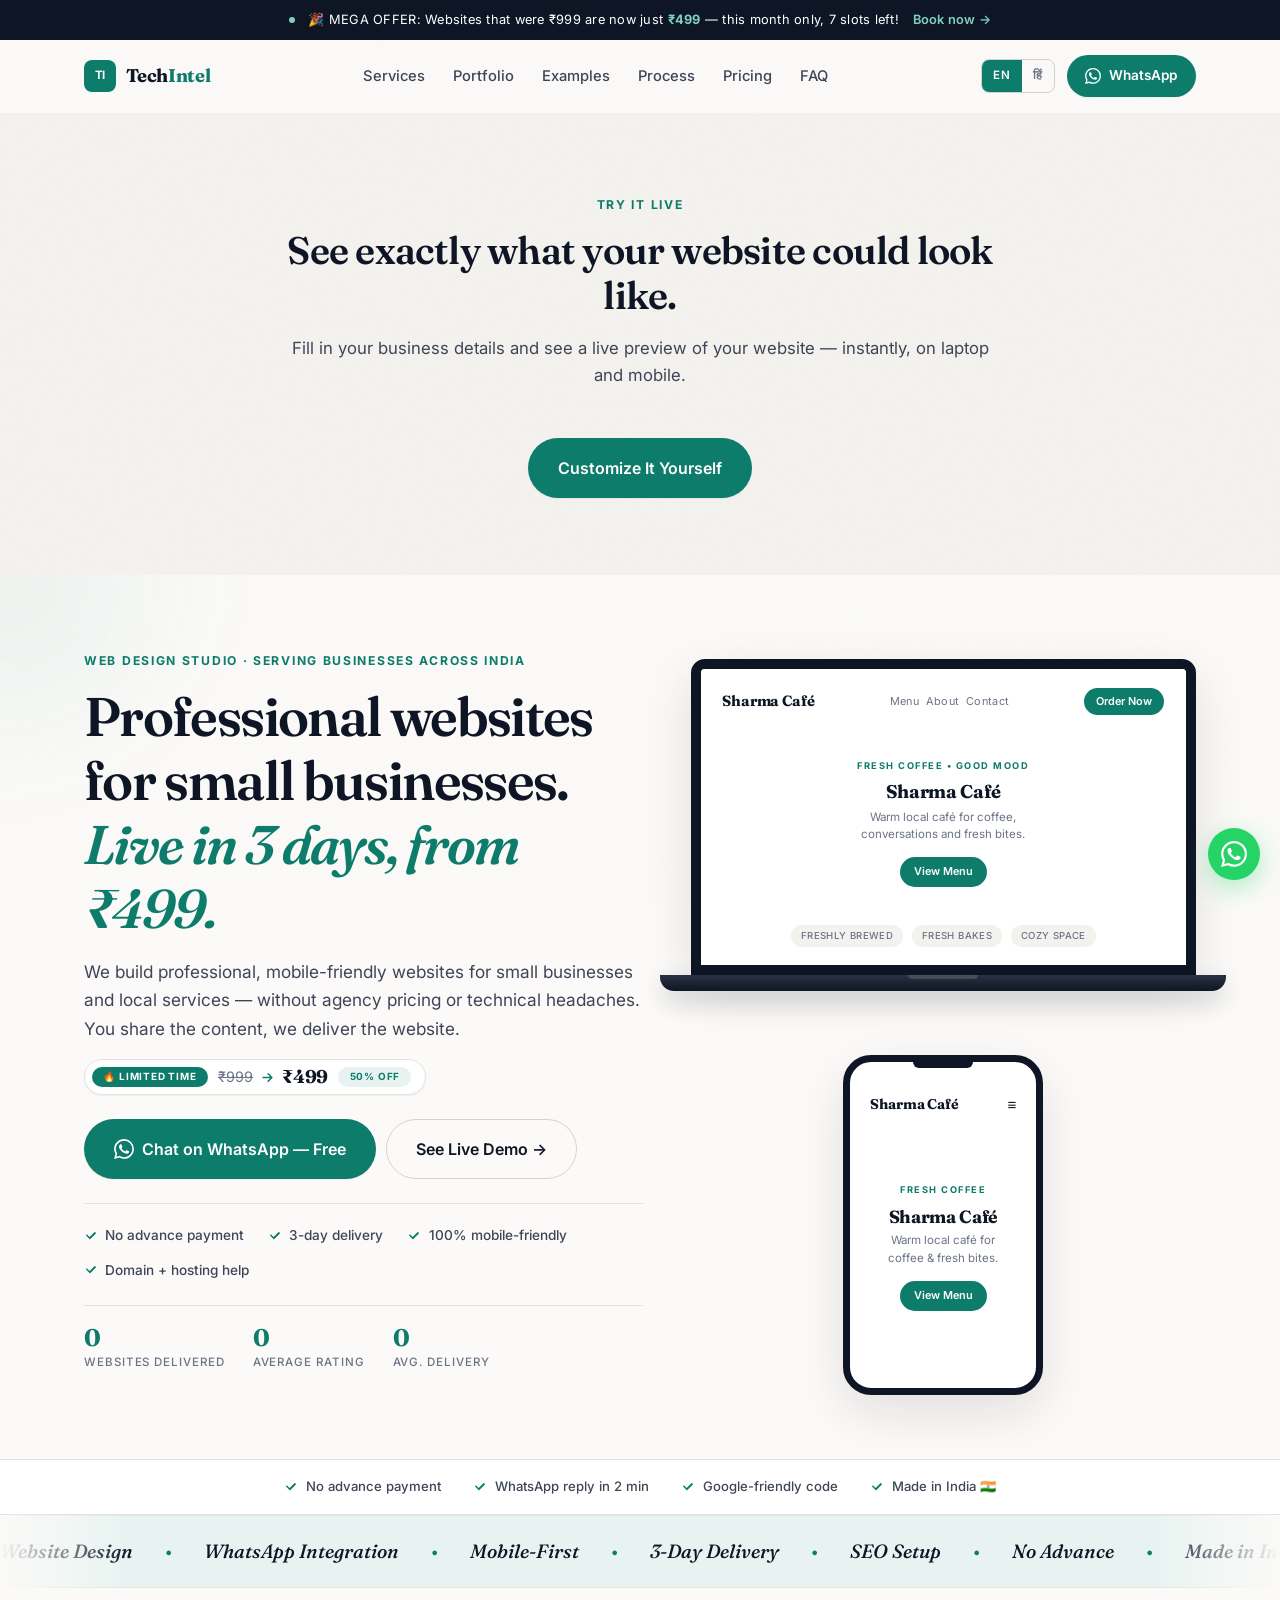
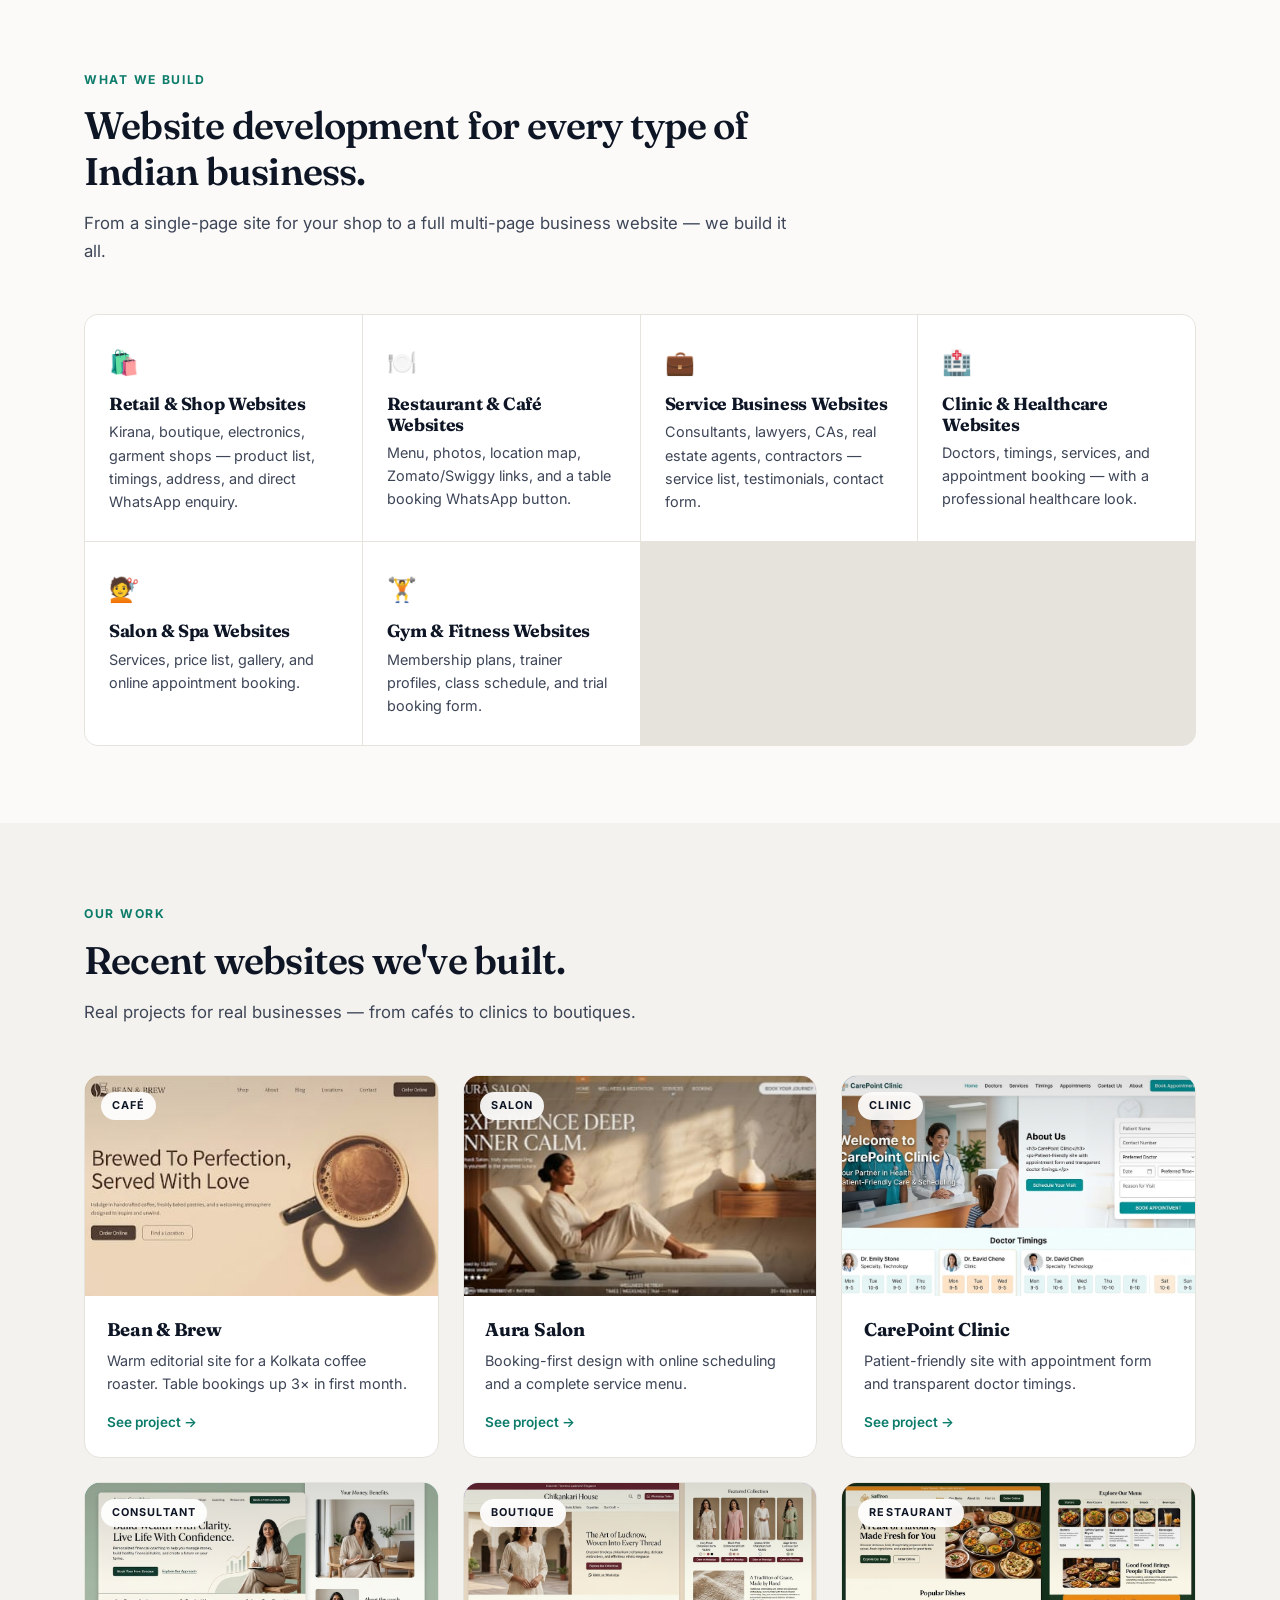
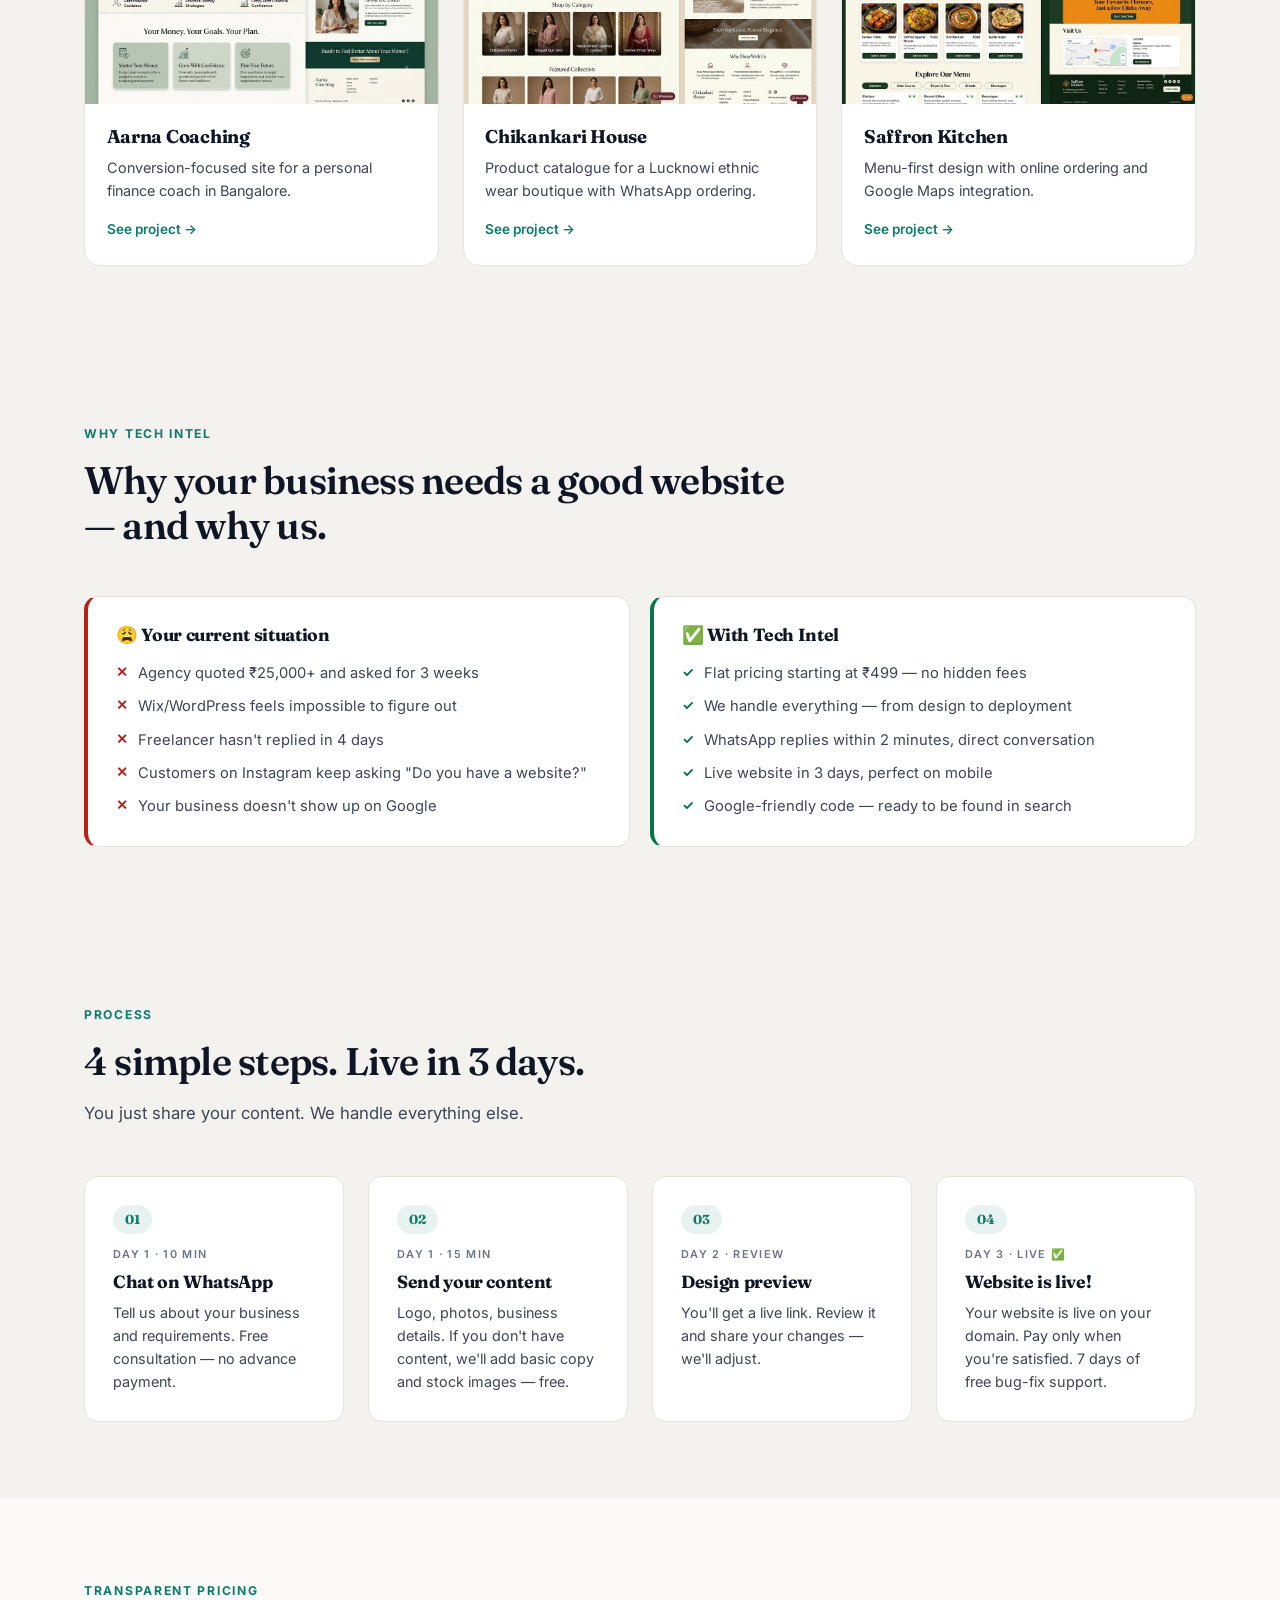
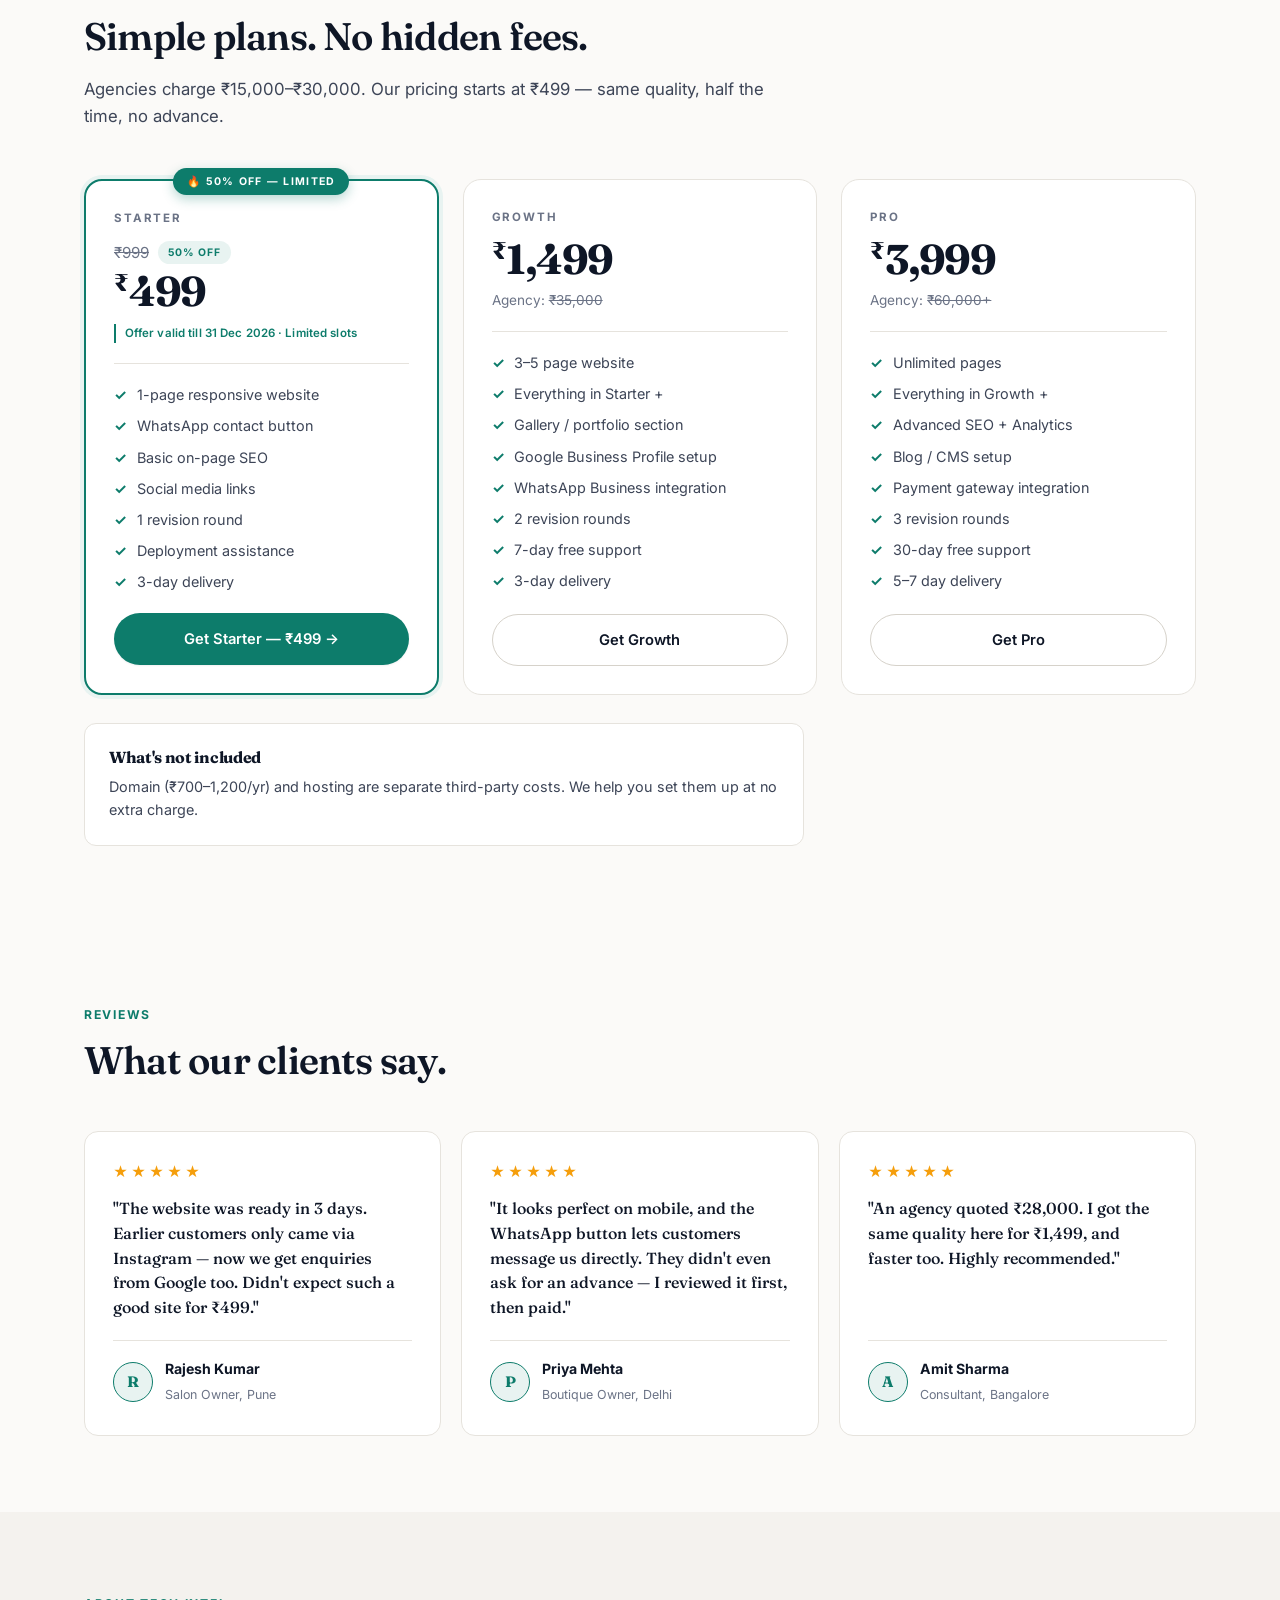
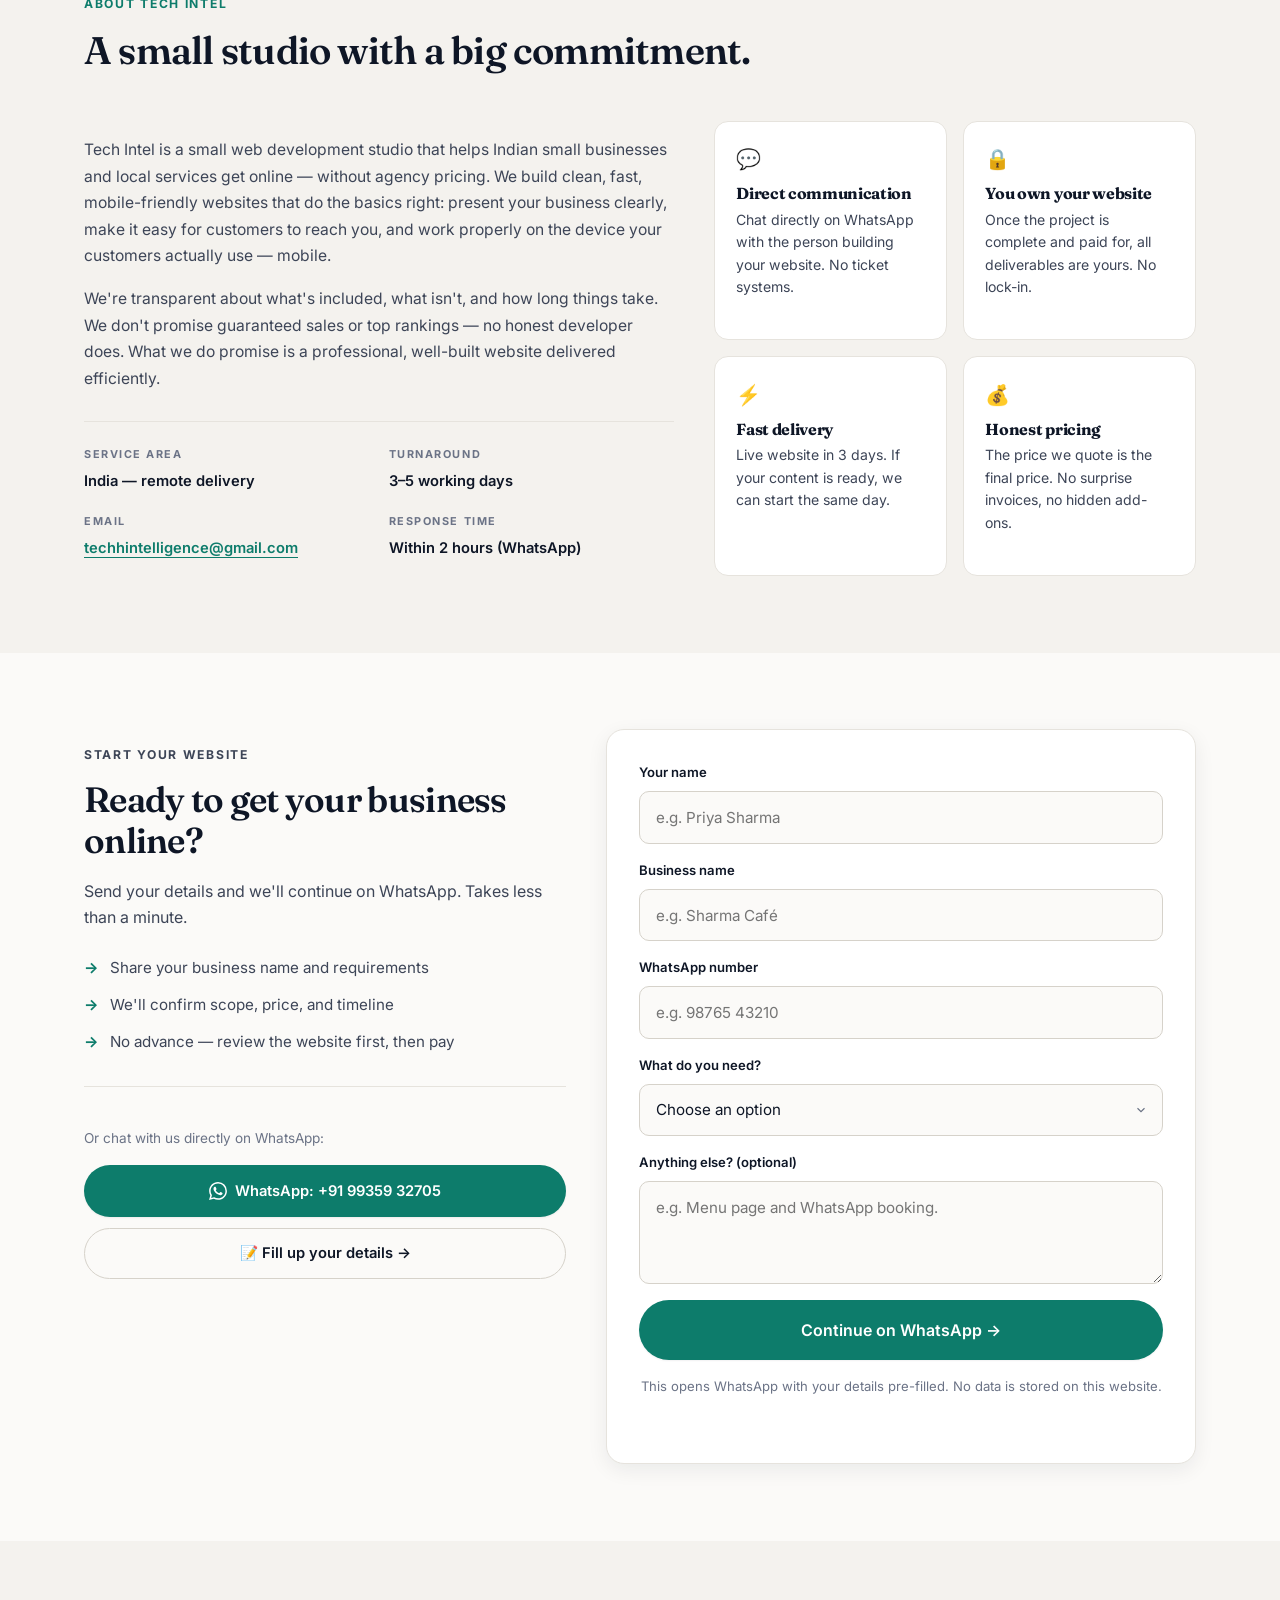
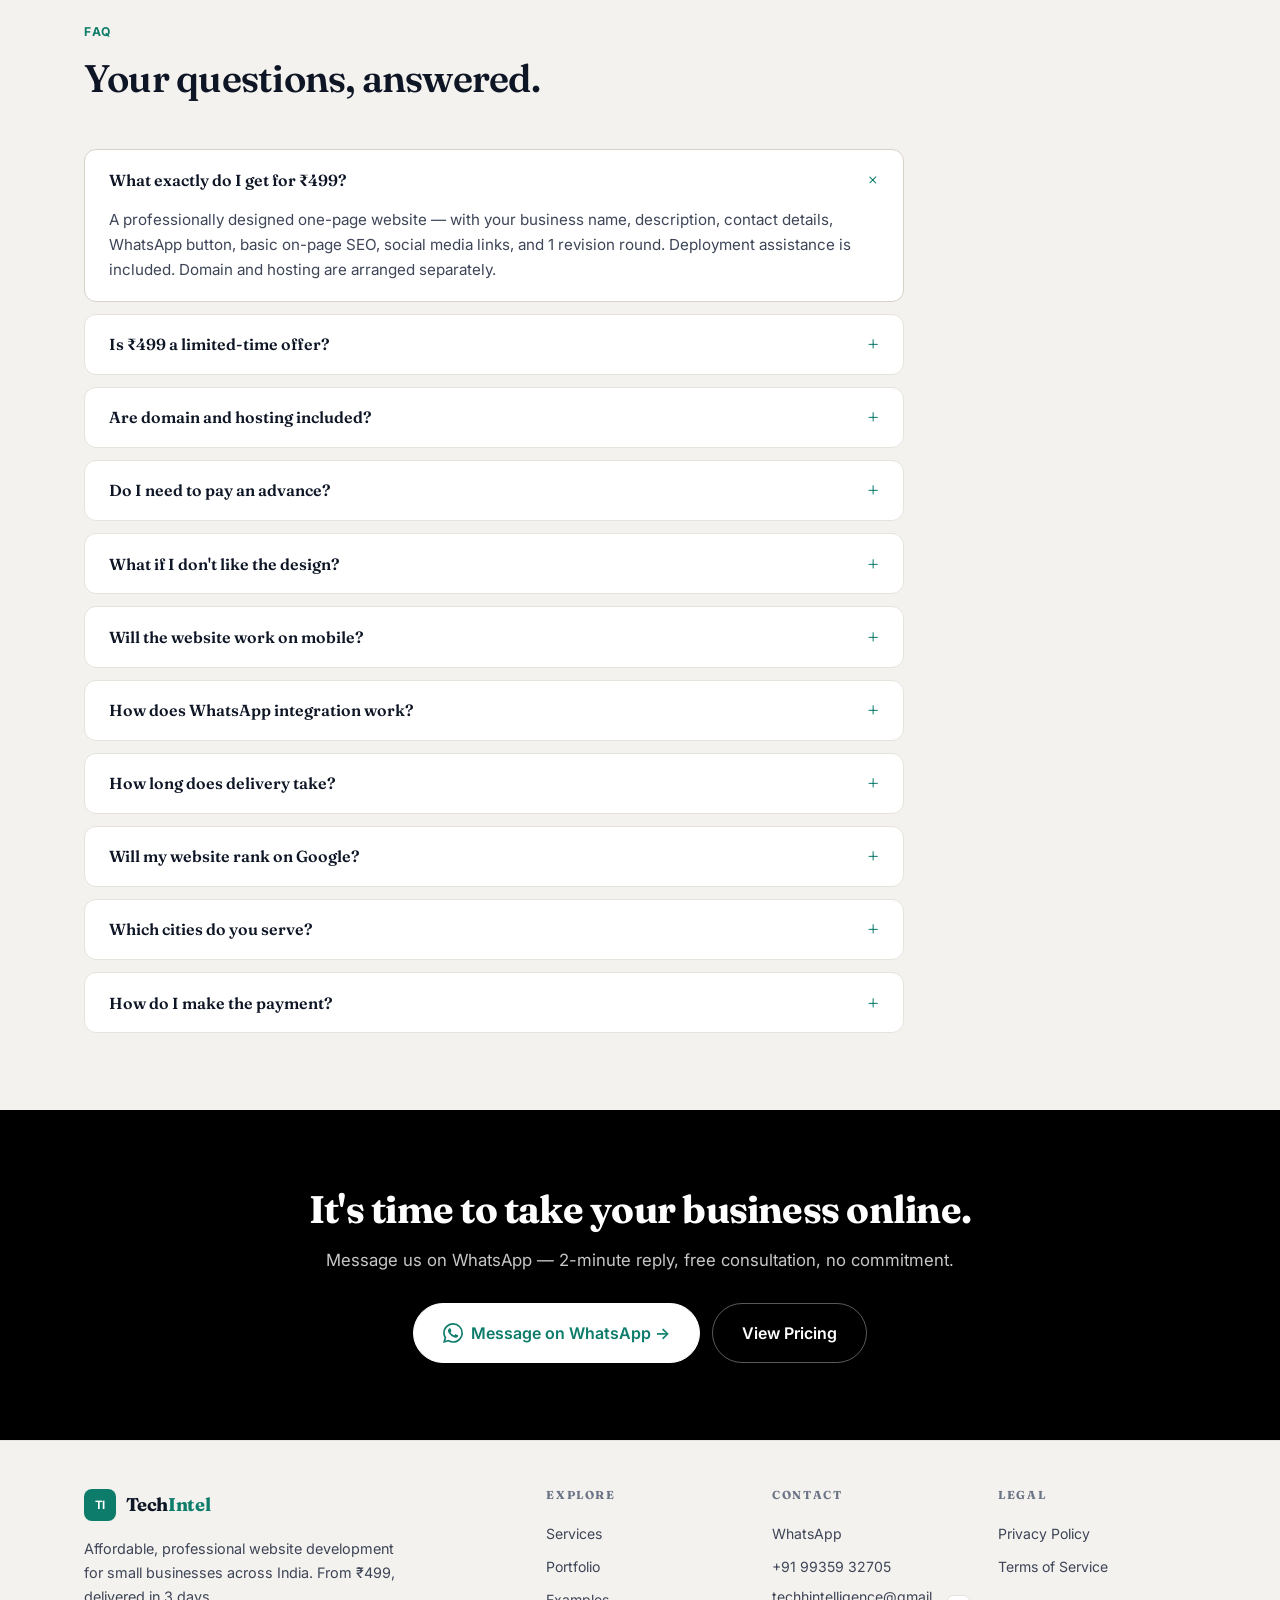
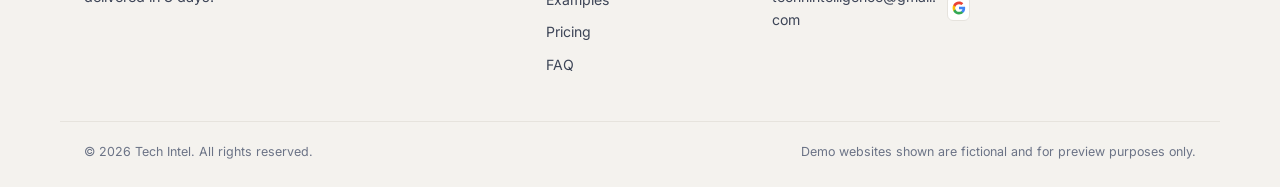
==== commit bf74d733: "Update Index.html" ====
--- a/Index.html
+++ b/Index.html
@@ -112,6 +112,7 @@
   ]
 }
 </script>
+<meta name="google-site-verification" content="google51bd40ff2a34e030.html" />
 </head>
 <body>
 
@@ -576,7 +577,7 @@
   </div>
 </section>
 
-<section class="section section-alt" id="compare">
+<!-- <section class="section section-alt" id="compare">
   <div class="container">
     <div class="section-head reveal">
       <p class="eyebrow" data-i18n="compare.eyebrow">Comparison</p>
@@ -606,7 +607,7 @@
       </table>
     </div>
   </div>
-</section>
+</section> -->
 
 <section class="section" id="reviews">
   <div class="container">
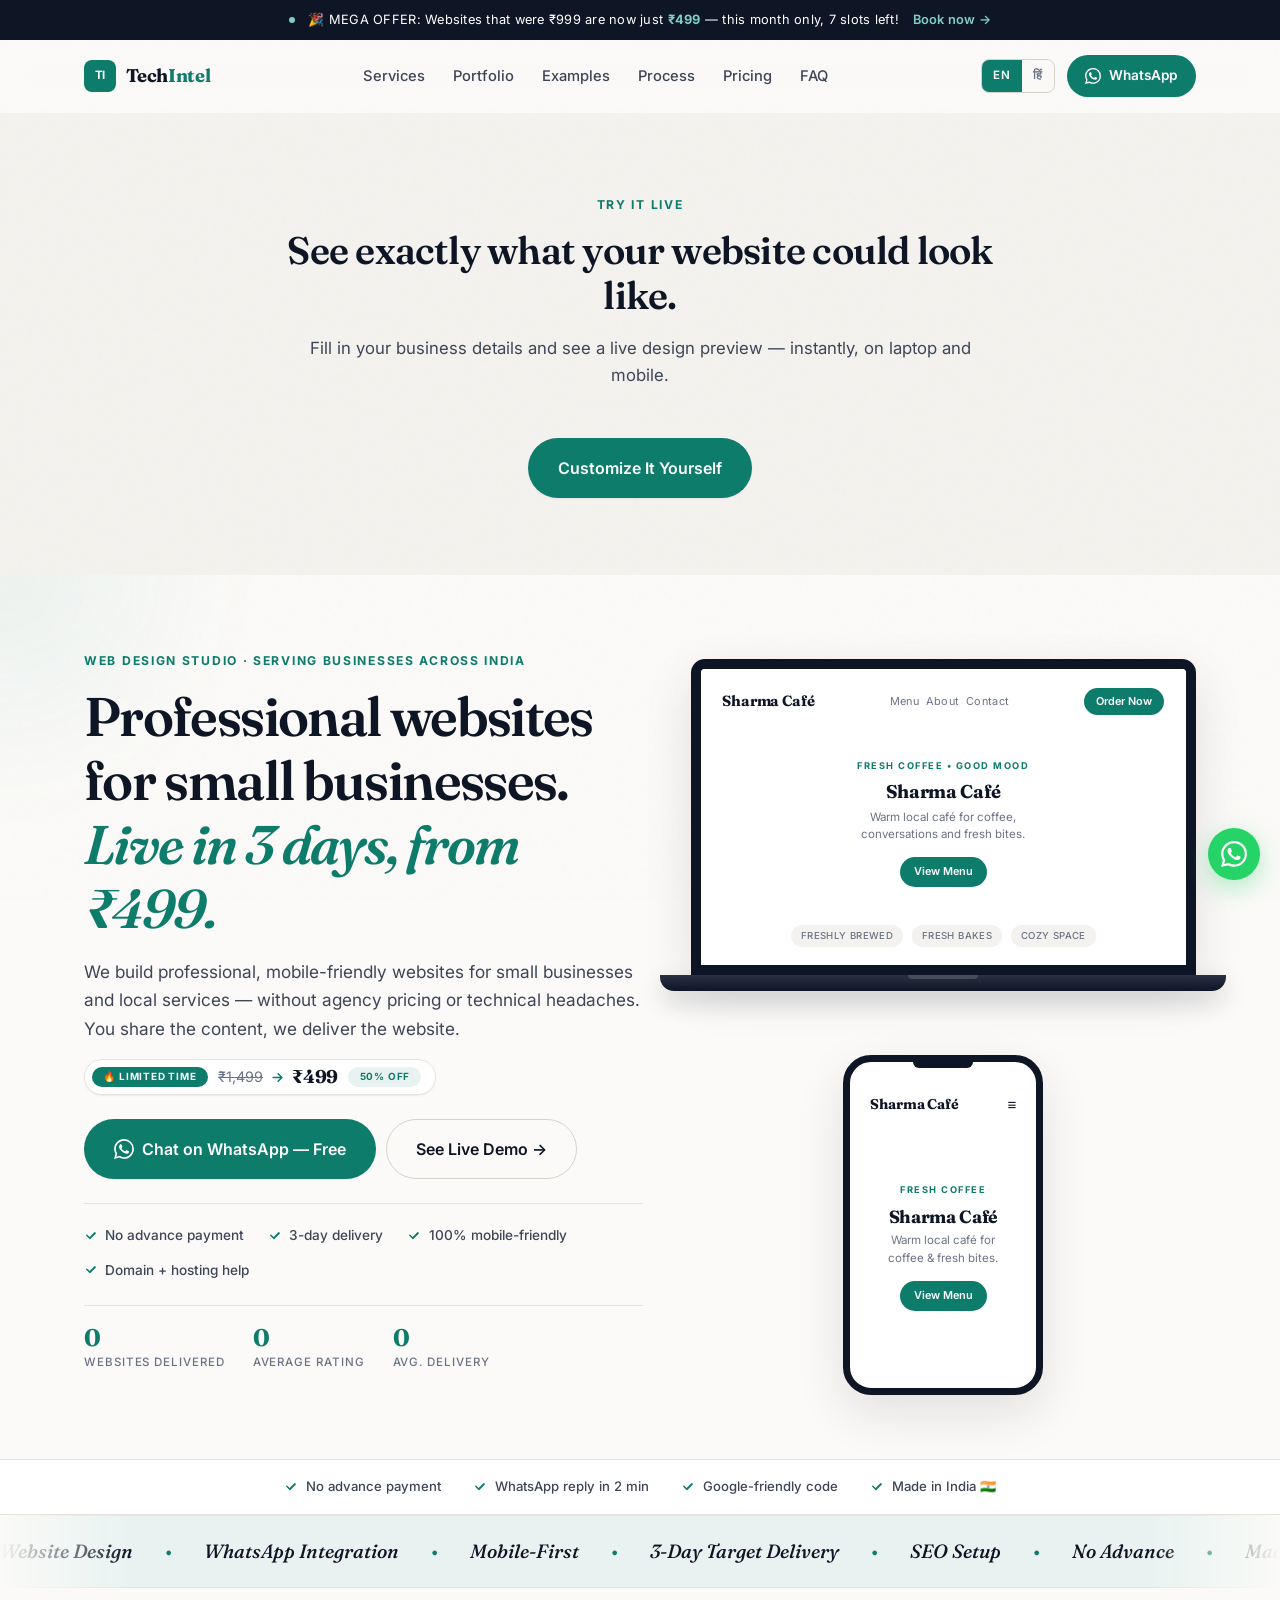
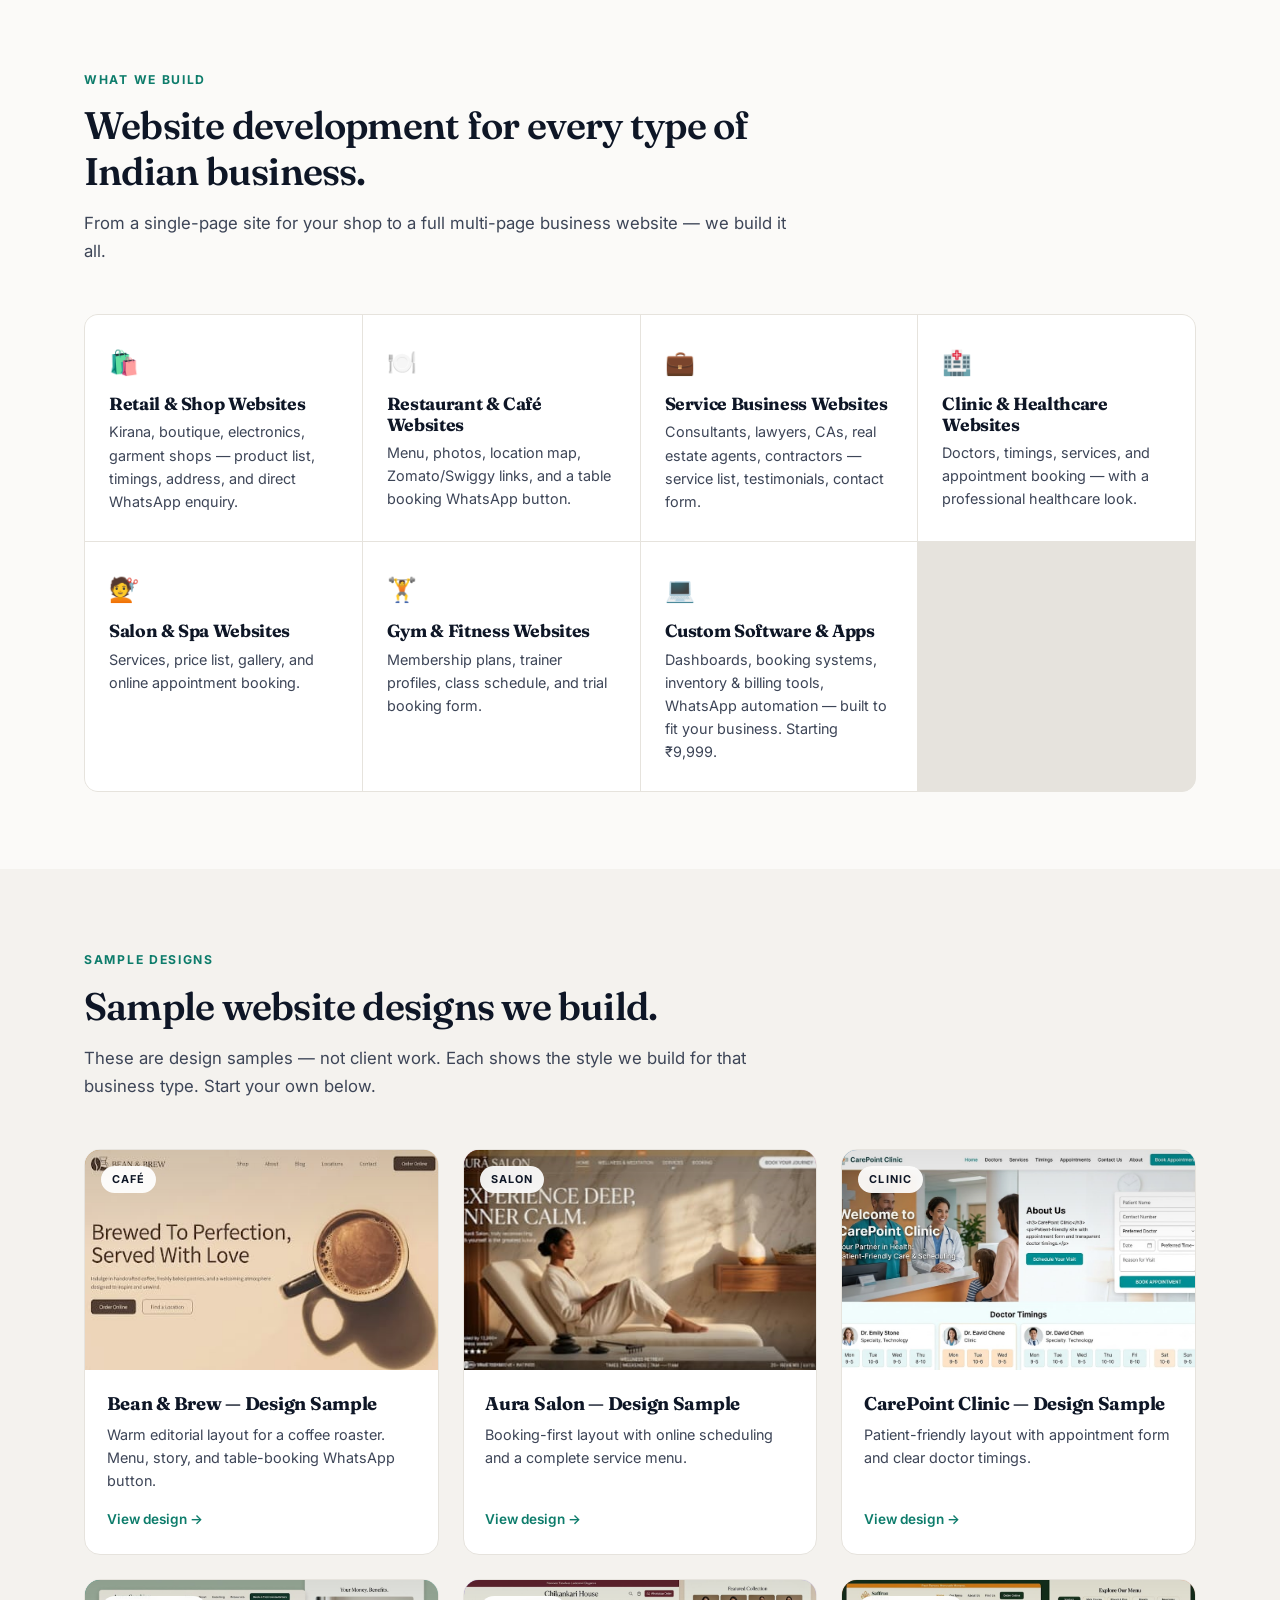
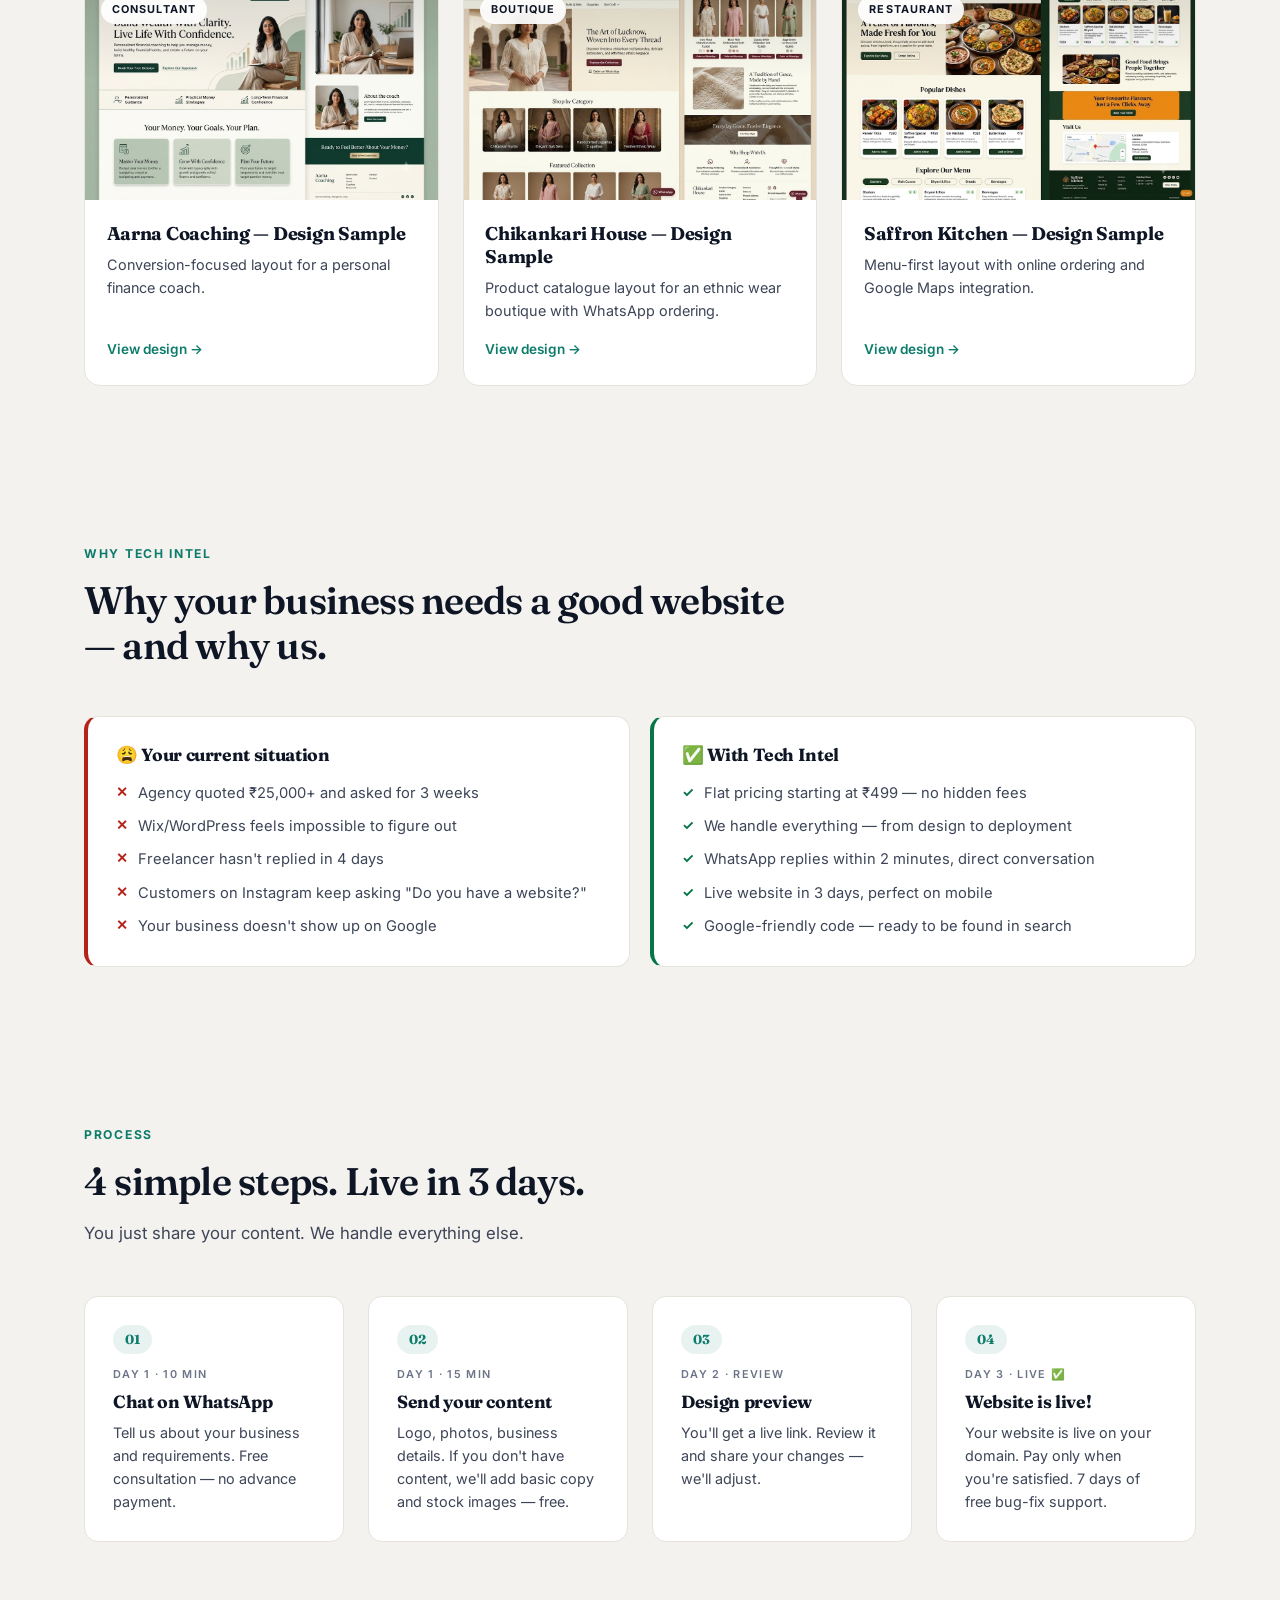
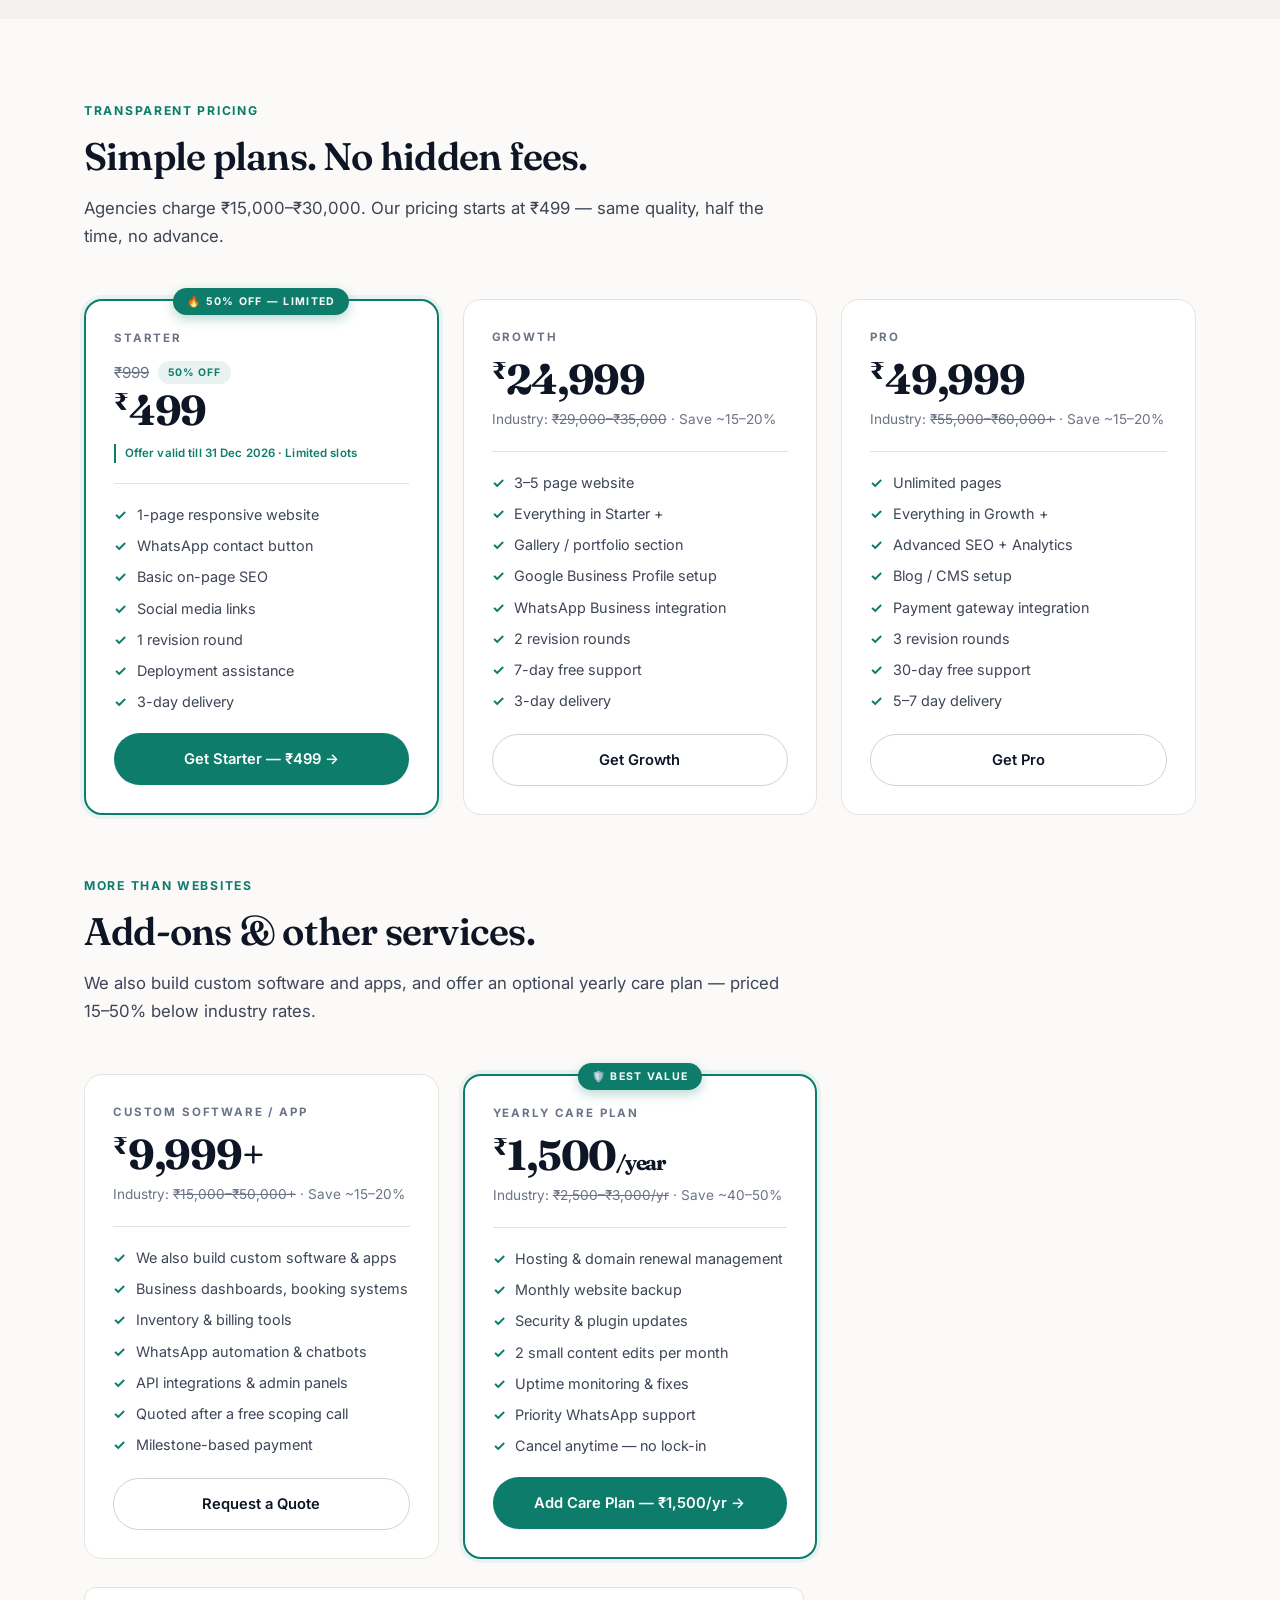
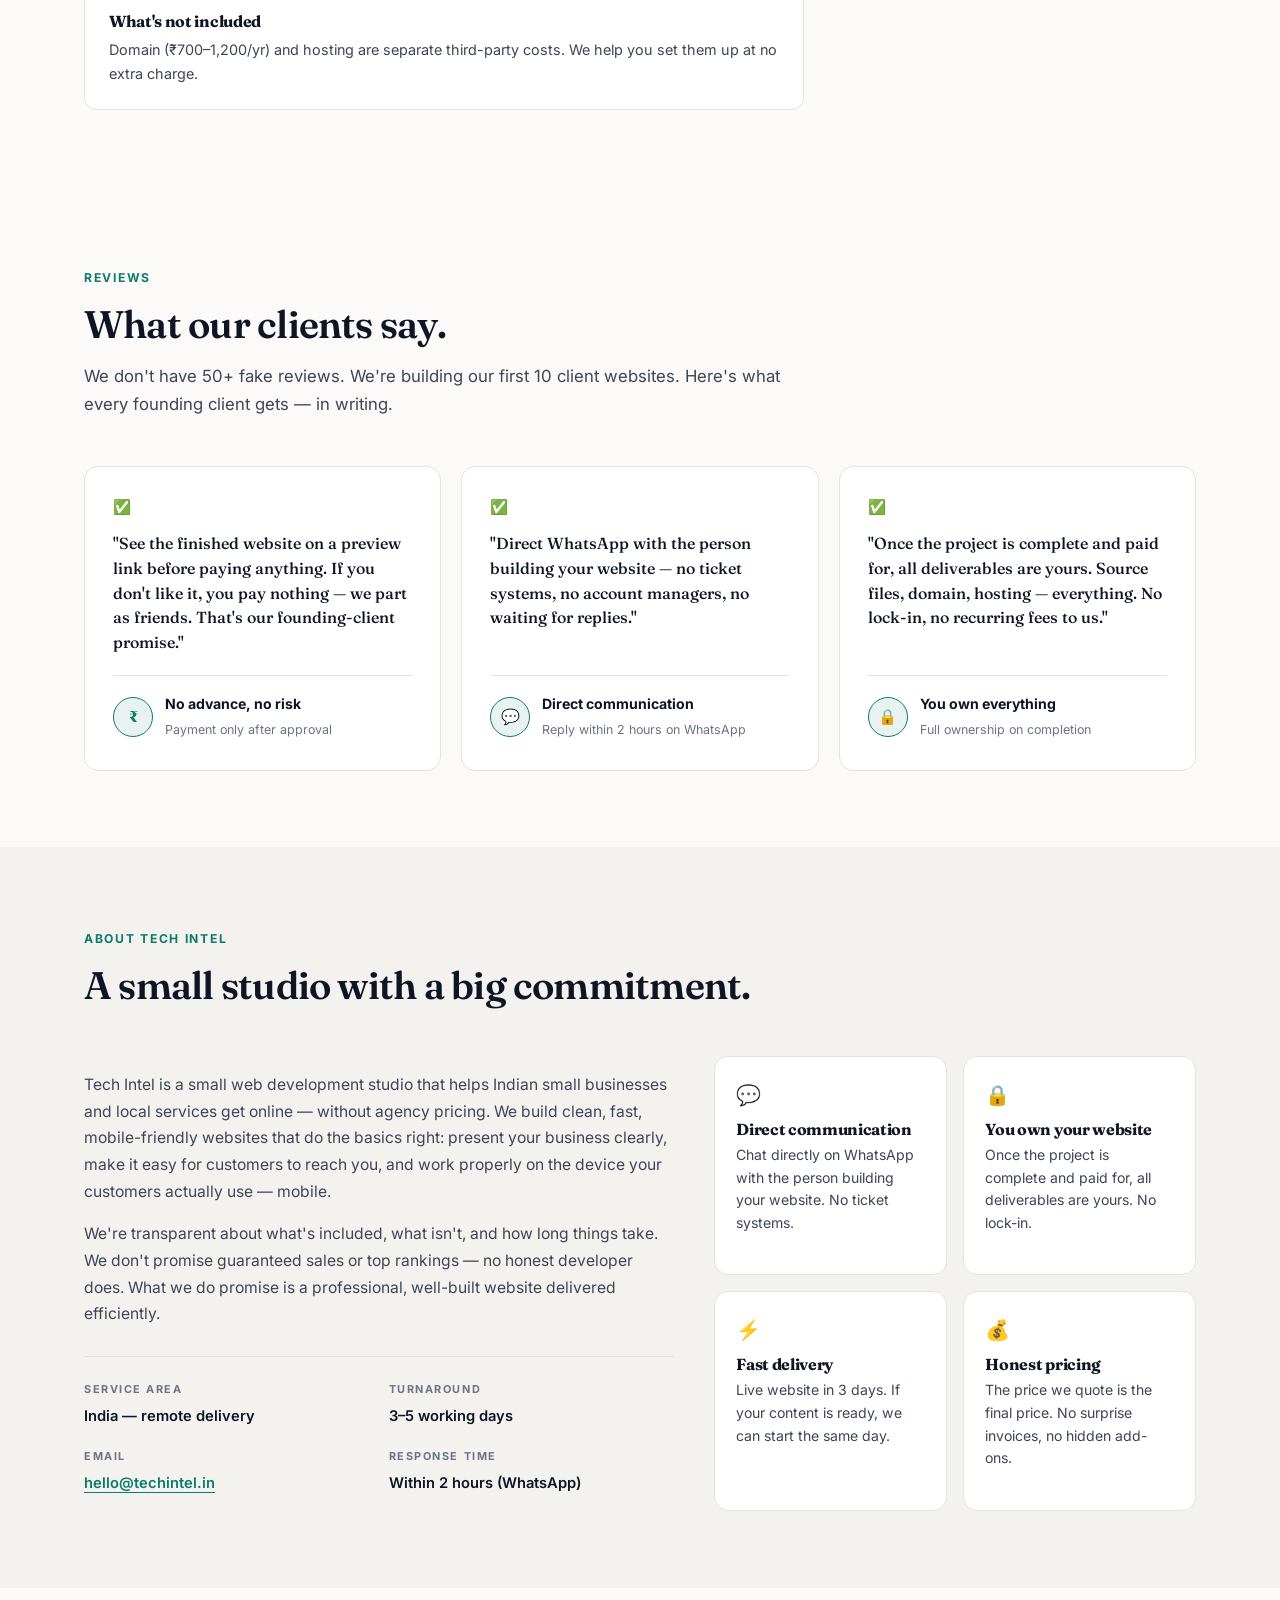
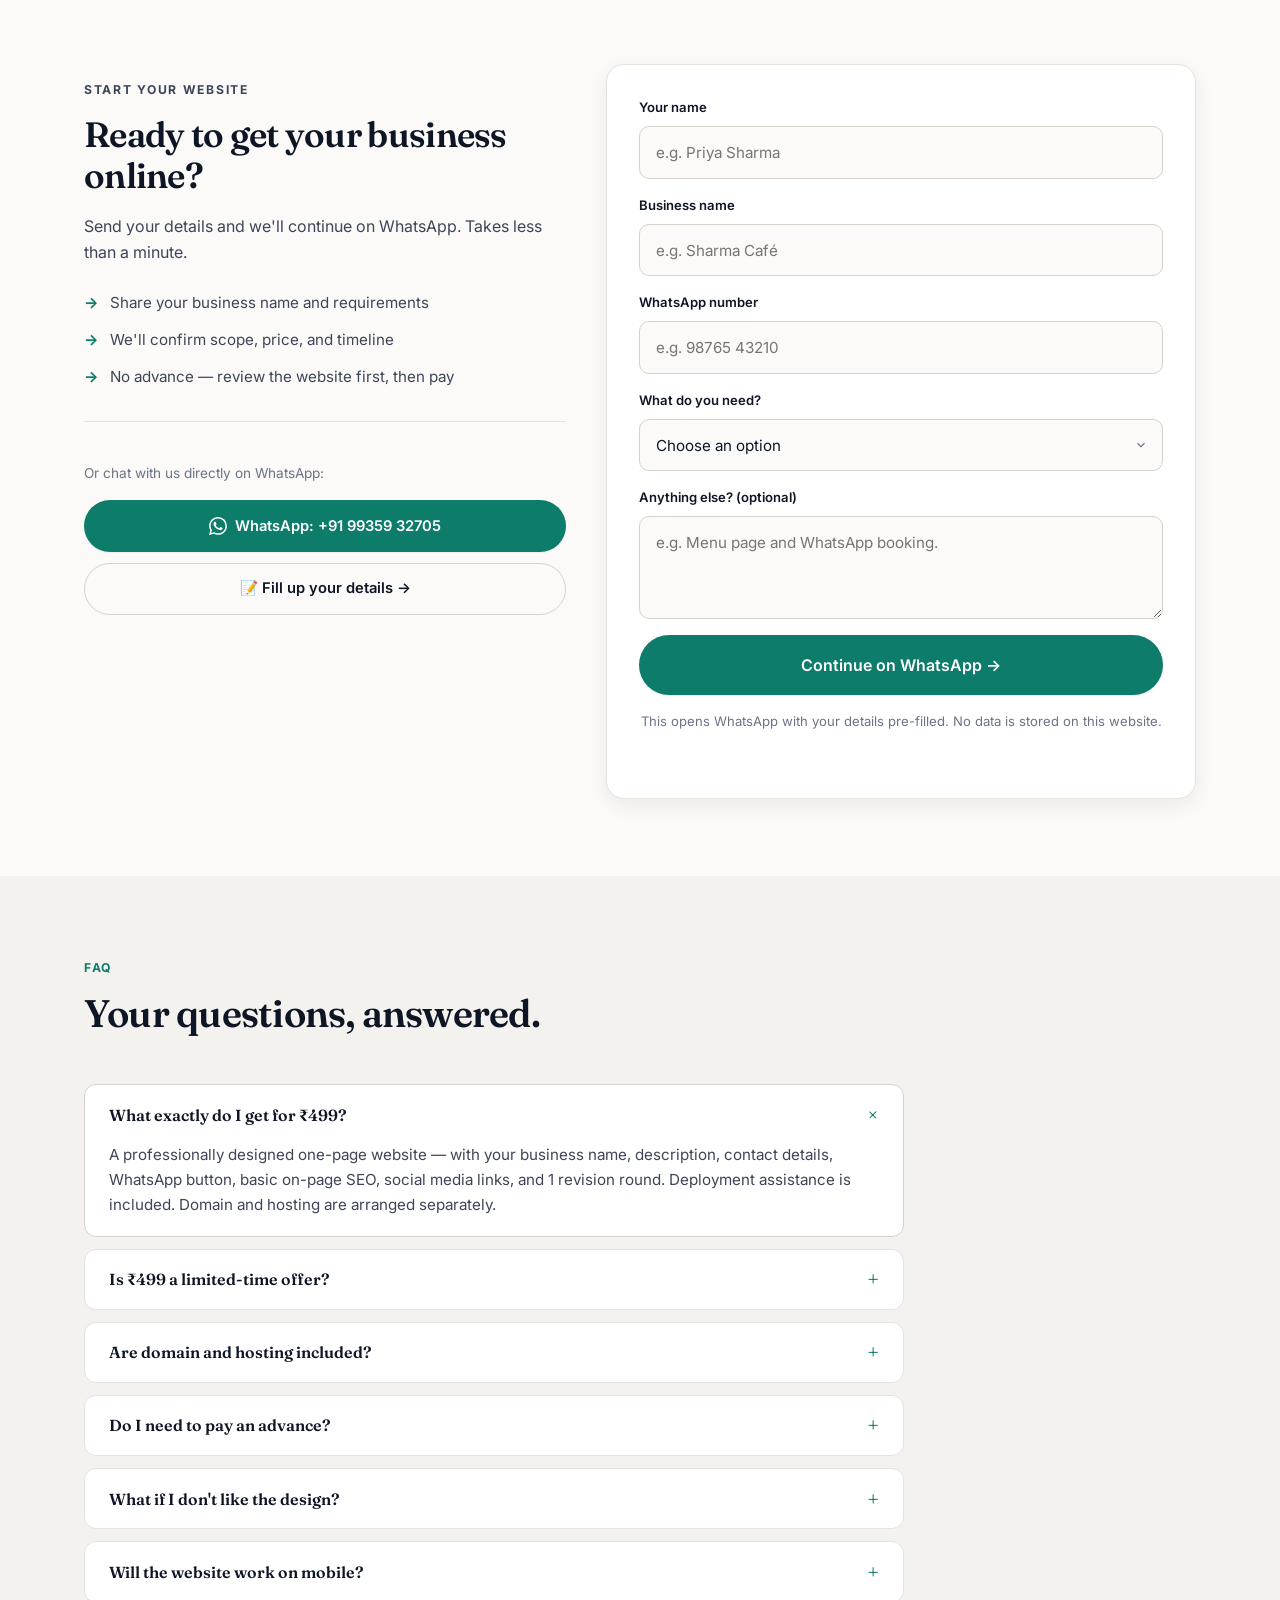
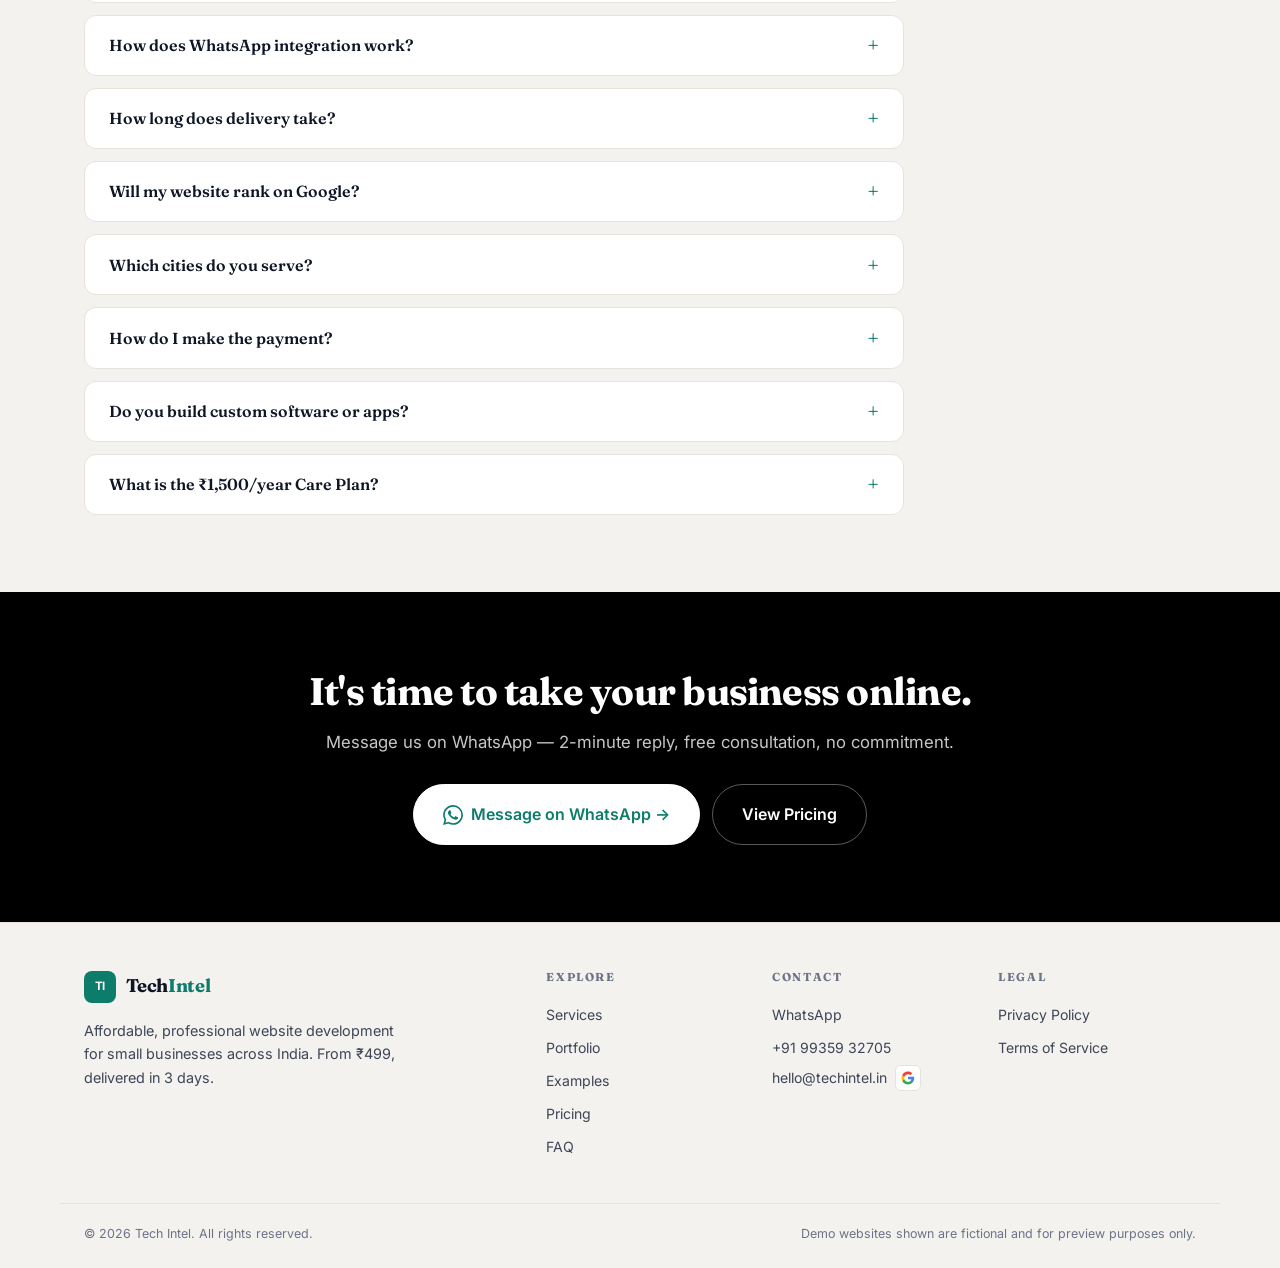
==== commit 8159fafa: "Update Index.html" ====
--- a/Index.html
+++ b/Index.html
@@ -6,19 +6,19 @@
 <meta http-equiv="X-UA-Compatible" content="IE=edge">
 
 <title>Website Development Company India | Business Websites from ₹499 — Tech Intel</title>
-<meta name="description" content="Tech Intel builds mobile-friendly business websites from ₹499 (50% OFF from ₹999). WhatsApp integration, SEO setup, 3-day delivery. Trusted by 50+ Indian small businesses.">
+<meta name="description" content="Tech Intel is a new web development studio building mobile-friendly business websites from ₹499 for our first 10 founding clients. WhatsApp integration, SEO setup, 3-day target delivery.">
 <meta name="keywords" content="website development company India, website design for small business, affordable website, business website India, ₹499 website, WhatsApp website">
 <meta name="author" content="Tech Intel">
 <meta name="robots" content="index, follow, max-image-preview:large, max-snippet:-1">
-<link rel="canonical" href="https://aiintel.netlify.app/">
-<link rel="alternate" hreflang="en-in" href="https://aiintel.netlify.app/">
-<link rel="alternate" hreflang="hi-in" href="https://aiintel.netlify.app/?lang=hi">
+<link rel="canonical" href="https://techintel.in/">
+<link rel="alternate" hreflang="en-in" href="https://techintel.in/">
+<link rel="alternate" hreflang="hi-in" href="https://techintel.in/?lang=hi">
 
 <meta property="og:type" content="website">
-<meta property="og:url" content="https://aiintel.netlify.app/">
-<meta property="og:title" content="Website Development from ₹499 (50% OFF) — Tech Intel">
-<meta property="og:description" content="Professional mobile-friendly websites from ₹499. WhatsApp integration, SEO setup, 3-day delivery.">
-<meta property="og:image" content="https://aiintel.netlify.app/og-image.jpg">
+<meta property="og:url" content="https://techintel.in/">
+<meta property="og:title" content="Website Development from ₹499 (Founding Client Price) — Tech Intel">
+<meta property="og:description" content="Professional mobile-friendly websites from ₹499 for our first 10 founding clients. WhatsApp integration, SEO setup, 3-day target delivery.">
+<meta property="og:image" content="https://techintel.in/og-image.jpg">
 <meta property="og:image:width" content="1200">
 <meta property="og:image:height" content="630">
 <meta property="og:locale" content="en_IN">
@@ -26,9 +26,9 @@
 <meta property="og:site_name" content="Tech Intel">
 
 <meta name="twitter:card" content="summary_large_image">
-<meta name="twitter:title" content="Website Development from ₹499 (50% OFF) — Tech Intel">
-<meta name="twitter:description" content="Mobile-friendly business websites from ₹499. 3-day delivery.">
-<meta name="twitter:image" content="https://aiintel.netlify.app/og-image.jpg">
+<meta name="twitter:title" content="Website Development from ₹499 (Founding Client Price) — Tech Intel">
+<meta name="twitter:description" content="Mobile-friendly business websites from ₹499 for our first 10 founding clients. 3-day target delivery.">
+<meta name="twitter:image" content="https://techintel.in/og-image.jpg">
 
 <meta name="theme-color" content="#FBFAF8">
 <meta name="apple-mobile-web-app-capable" content="yes">
@@ -45,16 +45,21 @@
 {
   "@context": "https://schema.org",
   "@type": "Organization",
-  "@id": "https://aiintel.netlify.app/#organization",
+  "@id": "https://techintel.in/#organization",
   "name": "Tech Intel",
-  "url": "https://aiintel.netlify.app/",
-  "logo": "https://aiintel.netlify.app/logo.png",
-  "email": "techhintelligence@gmail.com",
-  "description": "Website development company building affordable, mobile-friendly business websites for Indian small businesses.",
+  "url": "https://techintel.in/",
+  "logo": "https://techintel.in/logo.png",
+  "email": "hello@techintel.in",
+  "foundingDate": "2025",
+  "founder": {
+    "@type": "Person",
+    "name": "Alok Gupta"
+  },
+  "description": "A new web development studio building affordable, mobile-friendly business websites for Indian small businesses.",
   "contactPoint": [{
     "@type": "ContactPoint",
     "telephone": "+91-9935932705",
-    "email": "techhintelligence@gmail.com",
+    "email": "hello@techintel.in",
     "contactType": "customer service",
     "areaServed": "IN",
     "availableLanguage": ["en", "hi"]
@@ -67,30 +72,26 @@
 {
   "@context": "https://schema.org",
   "@type": "ProfessionalService",
-  "@id": "https://aiintel.netlify.app/#service",
+  "@id": "https://techintel.in/#service",
   "name": "Tech Intel — Website Development",
-  "image": "https://aiintel.netlify.app/og-image.jpg",
-  "url": "https://aiintel.netlify.app/",
+  "image": "https://techintel.in/og-image.jpg",
+  "url": "https://techintel.in/",
   "telephone": "+91-9935932705",
-  "email": "techhintelligence@gmail.com",
-  "priceRange": "₹499–₹3,999",
+  "email": "hello@techintel.in",
+  "priceRange": "₹499–₹49,999",
   "currenciesAccepted": "INR",
   "paymentAccepted": "UPI, Bank Transfer",
   "areaServed": [{ "@type": "Country", "name": "India" }],
-  "serviceType": ["Website Development","Business Website Design","One-Page Website","WhatsApp Business Website"],
-  "aggregateRating": {
-    "@type": "AggregateRating",
-    "ratingValue": "4.8",
-    "reviewCount": "50",
-    "bestRating": "5"
-  },
+  "serviceType": ["Website Development","Business Website Design","One-Page Website","WhatsApp Business Website","Custom Software Development","Yearly Website Care Plan"],
   "hasOfferCatalog": {
     "@type": "OfferCatalog",
     "name": "Website Development Packages",
     "itemListElement": [
-      { "@type": "Offer", "name": "Starter Website — Limited Time Offer", "description": "One-page responsive business website. Regular price ₹999, now ₹499.", "price": "499", "priceCurrency": "INR", "availability": "https://schema.org/InStock", "priceValidUntil": "2026-12-31" },
-      { "@type": "Offer", "name": "Growth Website", "price": "1499", "priceCurrency": "INR", "availability": "https://schema.org/InStock" },
-      { "@type": "Offer", "name": "Pro Website", "price": "3999", "priceCurrency": "INR", "availability": "https://schema.org/InStock" }
+      { "@type": "Offer", "name": "Starter Website — Founding Client Price", "description": "One-page responsive business website for our first 10 founding clients. Regular price ₹1,499, founding client price ₹499.", "price": "499", "priceCurrency": "INR", "availability": "https://schema.org/InStock" },
+      { "@type": "Offer", "name": "Growth Website", "description": "3–5 page business website, priced 10–20% below typical Indian agency rates.", "price": "24999", "priceCurrency": "INR", "availability": "https://schema.org/InStock" },
+      { "@type": "Offer", "name": "Pro Website", "description": "5–8 page custom website with advanced SEO, CMS, and payment gateway.", "price": "49999", "priceCurrency": "INR", "availability": "https://schema.org/InStock" },
+      { "@type": "Offer", "name": "Custom Software / App Development", "description": "Dashboards, booking systems, inventory & billing tools, WhatsApp automation. Starting price — final quote after scoping call.", "price": "9999", "priceCurrency": "INR", "availability": "https://schema.org/InStock" },
+      { "@type": "Offer", "name": "Yearly Care Plan", "description": "Annual maintenance: hosting & domain management, backups, security updates, 2 content edits/month, priority support.", "price": "1500", "priceCurrency": "INR", "availability": "https://schema.org/InStock" }
     ]
   }
 }
@@ -101,14 +102,16 @@
   "@context": "https://schema.org",
   "@type": "FAQPage",
   "mainEntity": [
-    { "@type": "Question", "name": "What exactly do I get for ₹499?", "acceptedAnswer": { "@type": "Answer", "text": "A professionally designed one-page website with your business name, description, contact details, WhatsApp button, basic on-page SEO, social media links, and 1 revision round. Domain and hosting arranged separately." } },
-    { "@type": "Question", "name": "Is ₹499 a limited-time offer?", "acceptedAnswer": { "@type": "Answer", "text": "Yes. The regular price is ₹999. The ₹499 offer is available for a limited period and for a limited number of new clients each month." } },
-    { "@type": "Question", "name": "Do I need to pay an advance?", "acceptedAnswer": { "@type": "Answer", "text": "No advance payment is required. You review the website first and pay only when satisfied." } },
+    { "@type": "Question", "name": "What exactly do I get for ₹499?", "acceptedAnswer": { "@type": "Answer", "text": "A professionally designed one-page website with your business name, description, contact details, WhatsApp button, basic on-page SEO, social media links, and 1 revision round. Domain and hosting arranged separately. This is our founding client price for our first 10 clients." } },
+    { "@type": "Question", "name": "Why is the price ₹499?", "acceptedAnswer": { "@type": "Answer", "text": "We are a new studio building our portfolio. Our first 10 founding clients get launch pricing at ₹499 (regular price ₹1,499) in exchange for honest feedback and permission to show their website in our portfolio. All other plans are priced 10–20% below typical Indian agency rates." } },
+    { "@type": "Question", "name": "Do I need to pay an advance?", "acceptedAnswer": { "@type": "Answer", "text": "No advance payment is required. You review the finished website on a preview link first and pay only when satisfied." } },
     { "@type": "Question", "name": "Will the website work on mobile?", "acceptedAnswer": { "@type": "Answer", "text": "Yes. Every website is mobile-first and tested on phone, tablet, and desktop." } },
-    { "@type": "Question", "name": "How long does delivery take?", "acceptedAnswer": { "@type": "Answer", "text": "Typical delivery is 3–5 working days after receiving your content and confirming the scope." } },
+    { "@type": "Question", "name": "How long does delivery take?", "acceptedAnswer": { "@type": "Answer", "text": "Target delivery is 3–5 working days after receiving your content and confirming the scope." } },
     { "@type": "Question", "name": "Is domain and hosting included?", "acceptedAnswer": { "@type": "Answer", "text": "No. Domain and hosting are separate third-party costs. We help you set them up at no extra charge." } },
     { "@type": "Question", "name": "Can I connect WhatsApp to my website?", "acceptedAnswer": { "@type": "Answer", "text": "Yes. All packages include a WhatsApp contact button that opens a chat with your business number." } },
-    { "@type": "Question", "name": "Which cities in India do you serve?", "acceptedAnswer": { "@type": "Answer", "text": "We serve all of India remotely — Mumbai, Delhi, Bangalore, Pune, Hyderabad, Chennai, Kolkata, and every other city." } }
+    { "@type": "Question", "name": "Which cities in India do you serve?", "acceptedAnswer": { "@type": "Answer", "text": "We serve all of India remotely — Mumbai, Delhi, Bangalore, Pune, Hyderabad, Chennai, Kolkata, and every other city." } },
+    { "@type": "Question", "name": "Do you build custom software or apps?", "acceptedAnswer": { "@type": "Answer", "text": "Yes. Beyond websites, we build custom software and apps — business dashboards, booking systems, inventory and billing tools, WhatsApp automation, chatbots, API integrations, and admin panels. Pricing is quoted after a free scoping call, with milestone-based payment. Starting from ₹9,999." } },
+    { "@type": "Question", "name": "What is the ₹1,500/year Care Plan?", "acceptedAnswer": { "@type": "Answer", "text": "An optional yearly plan covering hosting and domain renewal management, monthly backups, security updates, uptime monitoring, 2 small content edits per month, and priority WhatsApp support. Priced ~40–50% below industry rates. Cancel anytime, no lock-in. Domain and hosting third-party fees are paid directly by you." } }
   ]
 }
 </script>
@@ -122,8 +125,8 @@
 <div class="announce" role="region" aria-label="Announcement">
   <div class="container announce-inner">
     <span class="announce-dot" aria-hidden="true"></span>
-    <span data-i18n-html="announce.text">🎉 MEGA OFFER: Websites that were ₹999 are now just <strong>₹499</strong> — this month only, 7 slots left!</span>
-    <a href="https://wa.me/919935932705?text=Hi%2C%20I%20want%20the%20%E2%82%B9499%20offer" target="_blank" rel="noopener" class="announce-link" data-i18n="announce.cta">Book now →</a>
+    <span data-i18n-html="announce.text">🚀 Launch offer: Our first 10 client websites at <strong>₹499</strong> (regular ₹1,499) — in exchange for a testimonial &amp; portfolio permission.</span>
+    <a href="https://wa.me/919935932705?text=Hi%2C%20I%20want%20the%20%E2%82%B9499%20founding%20client%20offer" target="_blank" rel="noopener" class="announce-link" data-i18n="announce.cta">Book a slot →</a>
   </div>
 </div>
 
@@ -181,8 +184,8 @@
   <div class="container">
     <div class="section-head reveal" style="text-align: center; margin-inline: auto;">
       <p class="eyebrow" data-i18n="try.eyebrow">Try it live</p>
-      <h2 data-i18n="examples.h2">Your Website, Your Style. Try It Live!</h2>
-      <p class="section-sub" data-i18n="try.sub">Fill in your business details and see a live preview of your website — instantly, on laptop and mobile.</p>
+      <h2 data-i18n="examples.h2">See what your website could look like.</h2>
+      <p class="section-sub" data-i18n="try.sub">Fill in your business details and see a live design preview — instantly, on laptop and mobile.</p>
     </div>
 
     <div style="display: flex; justify-content: center; align-items: center;">
@@ -204,22 +207,22 @@
     <div class="hero-copy">
       <p class="eyebrow"><span data-i18n="hero.eyebrow">Web design studio · Serving businesses across India</span></p>
       <h1 data-i18n-html="hero.h1">Professional websites for small businesses. <span class="accent-text">Live in 3 days, from ₹499.</span></h1>
-      <p class="hero-sub" data-i18n="hero.sub">We build professional, mobile-friendly websites for small businesses and local services — without agency pricing or technical headaches. You share the content, we deliver the website.</p>
-
-      <div class="hero-offer-pill" role="status" aria-label="Limited time offer">
-        <span class="offer-badge" data-i18n="offer.badge">🔥 LIMITED TIME</span>
+      <p class="hero-sub" data-i18n="hero.sub">We're a new studio building our portfolio. Our first 10 founding clients get professional, mobile-friendly websites at launch pricing — and all other plans are priced 10–20% below typical Indian agency rates. No agency pricing, no technical headaches. You share the content, we deliver.</p>
+
+      <div class="hero-offer-pill" role="status" aria-label="Founding client offer">
+        <span class="offer-badge" data-i18n="offer.badge">🚀 FOUNDING CLIENT</span>
         <span class="offer-prices">
-          <s class="offer-old">₹999</s>
+          <s class="offer-old">₹1,499</s>
           <svg class="offer-arrow" width="16" height="16" viewBox="0 0 24 24" fill="none" aria-hidden="true">
             <path d="M5 12h14m-6-6 6 6-6 6" stroke="currentColor" stroke-width="2.5" stroke-linecap="round" stroke-linejoin="round"/>
           </svg>
           <strong class="offer-new">₹499</strong>
         </span>
-        <span class="offer-save" data-i18n="offer.save">50% OFF</span>
+        <span class="offer-save" data-i18n="offer.save">First 10 only</span>
       </div>
 
       <div class="hero-actions">
-        <a href="https://wa.me/919935932705?text=Hi%2C%20I%20want%20the%20%E2%82%B9499%20offer" class="btn btn-primary btn-lg" target="_blank" rel="noopener" data-track="hero-whatsapp">
+        <a href="https://wa.me/919935932705?text=Hi%2C%20I%20want%20the%20%E2%82%B9499%20founding%20client%20offer" class="btn btn-primary btn-lg" target="_blank" rel="noopener" data-track="hero-whatsapp">
           <svg width="20" height="20" viewBox="0 0 24 24" fill="currentColor" aria-hidden="true"><path d="M17.472 14.382c-.297-.149-1.758-.867-2.03-.967-.273-.099-.471-.148-.67.15-.197.297-.767.966-.94 1.164-.173.199-.347.223-.644.075-.297-.15-1.255-.463-2.39-1.475-.883-.788-1.48-1.761-1.653-2.059-.173-.297-.018-.458.13-.606.134-.133.298-.347.446-.52.149-.174.198-.298.298-.497.099-.198.05-.371-.025-.52-.075-.149-.669-1.612-.916-2.207-.242-.579-.487-.5-.669-.51-.173-.008-.371-.01-.57-.01-.198 0-.52.074-.792.372-.272.297-1.04 1.016-1.04 2.479 0 1.462 1.065 2.875 1.213 3.074.149.198 2.096 3.2 5.077 4.487.709.306 1.262.489 1.694.625.712.227 1.36.195 1.871.118.571-.085 1.758-.719 2.006-1.413.248-.694.248-1.289.173-1.413-.074-.124-.272-.198-.57-.347m-5.421 7.403h-.004a9.87 9.87 0 01-5.031-1.378l-.361-.214-3.741.982.998-3.648-.235-.374a9.86 9.86 0 01-1.51-5.26c.001-5.45 4.436-9.884 9.888-9.884 2.64 0 5.122 1.03 6.988 2.898a9.825 9.825 0 012.893 6.994c-.003 5.45-4.437 9.884-9.885 9.884m8.413-18.297A11.815 11.815 0 0012.05 0C5.495 0 .16 5.335.157 11.892c0 2.096.547 4.142 1.588 5.945L.057 24l6.305-1.654a11.882 11.882 0 005.683 1.448h.005c6.554 0 11.89-5.335 11.893-11.893a11.821 11.821 0 00-3.48-8.413z"/></svg>
           <span data-i18n="hero.cta1">Chat on WhatsApp — Free</span>
         </a>
@@ -228,15 +231,15 @@
 
       <ul class="hero-points" aria-label="Key benefits">
         <li><svg viewBox="0 0 20 20" aria-hidden="true"><path d="M16.7 5.3a1 1 0 0 1 0 1.4l-7.5 7.5a1 1 0 0 1-1.4 0L3.3 9.7a1 1 0 1 1 1.4-1.4l3.3 3.3 6.8-6.8a1 1 0 0 1 1.4 0Z"/></svg><span data-i18n="hero.point1">No advance payment</span></li>
-        <li><svg viewBox="0 0 20 20" aria-hidden="true"><path d="M16.7 5.3a1 1 0 0 1 0 1.4l-7.5 7.5a1 1 0 0 1-1.4 0L3.3 9.7a1 1 0 1 1 1.4-1.4l3.3 3.3 6.8-6.8a1 1 0 0 1 1.4 0Z"/></svg><span data-i18n="hero.point2">3-day delivery</span></li>
+        <li><svg viewBox="0 0 20 20" aria-hidden="true"><path d="M16.7 5.3a1 1 0 0 1 0 1.4l-7.5 7.5a1 1 0 0 1-1.4 0L3.3 9.7a1 1 0 1 1 1.4-1.4l3.3 3.3 6.8-6.8a1 1 0 0 1 1.4 0Z"/></svg><span data-i18n="hero.point2">3-day target delivery</span></li>
         <li><svg viewBox="0 0 20 20" aria-hidden="true"><path d="M16.7 5.3a1 1 0 0 1 0 1.4l-7.5 7.5a1 1 0 0 1-1.4 0L3.3 9.7a1 1 0 1 1 1.4-1.4l3.3 3.3 6.8-6.8a1 1 0 0 1 1.4 0Z"/></svg><span data-i18n="hero.point3">100% mobile-friendly</span></li>
         <li><svg viewBox="0 0 20 20" aria-hidden="true"><path d="M16.7 5.3a1 1 0 0 1 0 1.4l-7.5 7.5a1 1 0 0 1-1.4 0L3.3 9.7a1 1 0 1 1 1.4-1.4l3.3 3.3 6.8-6.8a1 1 0 0 1 1.4 0Z"/></svg><span data-i18n="hero.point4">Domain + hosting help</span></li>
       </ul>
 
       <div class="hero-stats">
-        <div><strong data-count="50" data-suffix="+">0</strong><span data-i18n="hero.stat1">Websites delivered</span></div>
-        <div><strong data-count="4.8" data-suffix="★" data-decimal="1">0</strong><span data-i18n="hero.stat2">Average rating</span></div>
-        <div><strong data-count="3" data-suffix=" days">0</strong><span data-i18n="hero.stat3">Avg. delivery</span></div>
+        <div><strong data-count="10" data-suffix="">0</strong><span data-i18n="hero.stat1">Founding client slots</span></div>
+        <div><strong data-count="3" data-suffix=" days">0</strong><span data-i18n="hero.stat2">Target delivery</span></div>
+        <div><strong data-count="100" data-suffix="%">0</strong><span data-i18n="hero.stat3">Mobile-first builds</span></div>
       </div>
     </div>
 
@@ -297,7 +300,7 @@
     <span>Website Design</span><span>•</span>
     <span>WhatsApp Integration</span><span>•</span>
     <span>Mobile-First</span><span>•</span>
-    <span>3-Day Delivery</span><span>•</span>
+    <span>3-Day Target Delivery</span><span>•</span>
     <span>SEO Setup</span><span>•</span>
     <span>No Advance</span><span>•</span>
     <span>Made in India</span><span>•</span>
@@ -305,7 +308,7 @@
     <span>Website Design</span><span>•</span>
     <span>WhatsApp Integration</span><span>•</span>
     <span>Mobile-First</span><span>•</span>
-    <span>3-Day Delivery</span><span>•</span>
+    <span>3-Day Target Delivery</span><span>•</span>
     <span>SEO Setup</span><span>•</span>
     <span>No Advance</span><span>•</span>
     <span>Made in India</span><span>•</span>
@@ -352,6 +355,11 @@
         <h3 data-i18n="svc.6.title">Gym & Fitness Websites</h3>
         <p data-i18n="svc.6.desc">Membership plans, trainer profiles, class schedule, and trial booking form.</p>
       </article>
+      <article class="service-card tilt-card">
+        <div class="service-icon" aria-hidden="true">💻</div>
+        <h3 data-i18n="svc.7.title">Custom Software & Apps</h3>
+        <p data-i18n="svc.7.desc">Dashboards, booking systems, inventory & billing tools, WhatsApp automation — built to fit your business. Starting ₹9,999.</p>
+      </article>
     </div>
   </div>
 </section>
@@ -360,9 +368,9 @@
 <section class="section section-alt" id="portfolio">
   <div class="container">
     <div class="section-head reveal">
-      <p class="eyebrow">Our work</p>
-      <h2>Recent websites we've built.</h2>
-      <p class="section-sub">Real projects for real businesses — from cafés to clinics to boutiques.</p>
+      <p class="eyebrow">Sample Designs</p>
+      <h2>Sample website designs we build.</h2>
+      <p class="section-sub">These are design samples — not client work. Each shows the style we build for that business type. Start your own below.</p>
     </div>
 
     <div class="portfolio-grid">
@@ -371,9 +379,9 @@
           <span class="portfolio-tag">Café</span>
         </div>
         <div class="portfolio-body">
-          <h3>Bean & Brew</h3>
-          <p>Warm editorial site for a Kolkata coffee roaster. Table bookings up 3× in first month.</p>
-          <span class="portfolio-link">See project →</span>
+          <h3>Bean & Brew — Design Sample</h3>
+          <p>Warm editorial layout for a coffee roaster. Menu, story, and table-booking WhatsApp button.</p>
+          <span class="portfolio-link">View design →</span>
         </div>
       </a>
 
@@ -382,9 +390,9 @@
           <span class="portfolio-tag">Salon</span>
         </div>
         <div class="portfolio-body">
-          <h3>Aura Salon</h3>
-          <p>Booking-first design with online scheduling and a complete service menu.</p>
-          <span class="portfolio-link">See project →</span>
+          <h3>Aura Salon — Design Sample</h3>
+          <p>Booking-first layout with online scheduling and a complete service menu.</p>
+          <span class="portfolio-link">View design →</span>
         </div>
       </a>
 
@@ -393,9 +401,9 @@
           <span class="portfolio-tag">Clinic</span>
         </div>
         <div class="portfolio-body">
-          <h3>CarePoint Clinic</h3>
-          <p>Patient-friendly site with appointment form and transparent doctor timings.</p>
-          <span class="portfolio-link">See project →</span>
+          <h3>CarePoint Clinic — Design Sample</h3>
+          <p>Patient-friendly layout with appointment form and clear doctor timings.</p>
+          <span class="portfolio-link">View design →</span>
         </div>
       </a>
 
@@ -404,9 +412,9 @@
           <span class="portfolio-tag">Consultant</span>
         </div>
         <div class="portfolio-body">
-          <h3>Aarna Coaching</h3>
-          <p>Conversion-focused site for a personal finance coach in Bangalore.</p>
-          <span class="portfolio-link">See project →</span>
+          <h3>Aarna Coaching — Design Sample</h3>
+          <p>Conversion-focused layout for a personal finance coach.</p>
+          <span class="portfolio-link">View design →</span>
         </div>
       </a>
 
@@ -415,9 +423,9 @@
           <span class="portfolio-tag">Boutique</span>
         </div>
         <div class="portfolio-body">
-          <h3>Chikankari House</h3>
-          <p>Product catalogue for a Lucknowi ethnic wear boutique with WhatsApp ordering.</p>
-          <span class="portfolio-link">See project →</span>
+          <h3>Chikankari House — Design Sample</h3>
+          <p>Product catalogue layout for an ethnic wear boutique with WhatsApp ordering.</p>
+          <span class="portfolio-link">View design →</span>
         </div>
       </a>
 
@@ -426,9 +434,9 @@
           <span class="portfolio-tag">Restaurant</span>
         </div>
         <div class="portfolio-body">
-          <h3>Saffron Kitchen</h3>
-          <p>Menu-first design with online ordering and Google Maps integration.</p>
-          <span class="portfolio-link">See project →</span>
+          <h3>Saffron Kitchen — Design Sample</h3>
+          <p>Menu-first layout with online ordering and Google Maps integration.</p>
+          <span class="portfolio-link">View design →</span>
         </div>
       </a>
     </div>
@@ -455,10 +463,10 @@
       <div class="ps-card ps-good">
         <h3 data-i18n="why.good.title">✅ With Tech Intel</h3>
         <ul>
-          <li data-i18n="why.good.1">Flat pricing starting at ₹499 — no hidden fees</li>
+          <li data-i18n="why.good.1">Flat founding-client pricing at ₹499 — no hidden fees</li>
           <li data-i18n="why.good.2">We handle everything — from design to deployment</li>
           <li data-i18n="why.good.3">WhatsApp replies within 2 minutes, direct conversation</li>
-          <li data-i18n="why.good.4">Live website in 3 days, perfect on mobile</li>
+          <li data-i18n="why.good.4">Target live website in 3 days, perfect on mobile</li>
           <li data-i18n="why.good.5">Google-friendly code — ready to be found in search</li>
         </ul>
       </div>
@@ -491,13 +499,13 @@
         <span class="step-num">03</span>
         <div class="step-time" data-i18n="process.s3.time">Day 2 · Review</div>
         <h3 data-i18n="process.s3.title">Design preview</h3>
-        <p data-i18n="process.s3.desc">You'll get a live link. Review it and share your changes — we'll adjust.</p>
+        <p data-i18n="process.s3.desc">You'll get a live preview link. Review it and share your changes — we'll adjust before anything goes live.</p>
       </li>
       <li class="step">
         <span class="step-num">04</span>
         <div class="step-time" data-i18n="process.s4.time">Day 3 · Live ✅</div>
-        <h3 data-i18n="process.s4.title">Website is live!</h3>
-        <p data-i18n="process.s4.desc">Your website is live on your domain. Pay only when you're satisfied. 7 days of free bug-fix support.</p>
+        <h3 data-i18n="process.s4.title">Approve, pay, go live</h3>
+        <p data-i18n="process.s4.desc">You see the finished site on a preview link first. Approve it, pay via UPI or bank transfer, and we deploy to your domain. No advance, no risk. 7 days of free bug-fix support included.</p>
       </li>
     </ol>
   </div>
@@ -507,20 +515,20 @@
   <div class="container">
     <div class="section-head reveal">
       <p class="eyebrow" data-i18n="pricing.eyebrow">Transparent pricing</p>
-      <h2 data-i18n="pricing.h2">Simple plans. No hidden fees.</h2>
-      <p class="section-sub" data-i18n="pricing.sub">Agencies charge ₹15,000–₹30,000. Our pricing starts at ₹499 — same quality, half the time, no advance.</p>
-    </div>
-
+      <h2 data-i18n="pricing.h2">Simple plans. 10–20% below industry rates.</h2>
+      <p class="section-sub" data-i18n="pricing.sub">Agencies charge ₹25,000–₹60,000 for the same work. We price 10–20% lower — same quality, no advance, and an optional ₹1,500/year care plan.</p>
+    </div>
+    <!-- ============ WEBSITE PLANS (3 cards) ============ -->
     <div class="pricing-grid">
       <div class="price-card price-featured">
-        <div class="pop-tag" data-i18n="pricing.popular">🔥 50% OFF — Limited</div>
+        <div class="pop-tag" data-i18n="pricing.popular">🚀 Founding Client Price</div>
         <div class="price-name">Starter</div>
         <div class="price-offer">
-          <span class="price-old-inline" data-i18n="pricing.old">₹999</span>
-          <span class="price-off-badge" data-i18n="pricing.off">50% OFF</span>
+          <span class="price-old-inline" data-i18n="pricing.old">Regular ₹1,499</span>
+          <span class="price-off-badge" data-i18n="pricing.off">Launch Price</span>
         </div>
         <div class="price-amount"><span class="price-cur">₹</span>499</div>
-        <div class="price-note" data-i18n="pricing.offer-note">Offer valid till 31 Dec 2026 · Limited slots</div>
+        <div class="price-note" data-i18n="pricing.offer-note">For our first 10 clients — in exchange for a testimonial & permission to show your site in our portfolio.</div>
         <ul class="price-features">
           <li data-i18n="pf.starter.1">1-page responsive website</li>
           <li data-i18n="pf.starter.2">WhatsApp contact button</li>
@@ -528,15 +536,15 @@
           <li data-i18n="pf.starter.4">Social media links</li>
           <li data-i18n="pf.starter.5">1 revision round</li>
           <li data-i18n="pf.starter.6">Deployment assistance</li>
-          <li data-i18n="pf.starter.7">3-day delivery</li>
+          <li data-i18n="pf.starter.7">3-day target delivery</li>
         </ul>
-        <a href="https://wa.me/919935932705?text=Hi%2C%20I%20want%20the%20Starter%20plan%20(%E2%82%B9499%20offer)" class="btn btn-primary btn-block" target="_blank" rel="noopener" data-i18n="pricing.cta.starter">Get Starter — ₹499 →</a>
+        <a href="https://wa.me/919935932705?text=Hi%2C%20I%20want%20the%20Starter%20plan%20(%E2%82%B9499%20founding%20client%20offer)" class="btn btn-primary btn-block" target="_blank" rel="noopener" data-i18n="pricing.cta.starter">Get Starter — ₹499 →</a>
       </div>
 
       <div class="price-card">
         <div class="price-name">Growth</div>
-        <div class="price-amount"><span class="price-cur">₹</span>1,499</div>
-        <div class="price-old">Agency: <s>₹35,000</s></div>
+        <div class="price-amount"><span class="price-cur">₹</span>24,999</div>
+        <div class="price-old">Industry: <s>₹29,000–₹35,000</s> · Save ~15–20%</div>
         <ul class="price-features">
           <li data-i18n="pf.growth.1">3–5 page website</li>
           <li data-i18n="pf.growth.2">Everything in Starter +</li>
@@ -545,33 +553,75 @@
           <li data-i18n="pf.growth.5">WhatsApp Business integration</li>
           <li data-i18n="pf.growth.6">2 revision rounds</li>
           <li data-i18n="pf.growth.7">7-day free support</li>
-          <li data-i18n="pf.growth.8">3-day delivery</li>
+          <li data-i18n="pf.growth.8">3-day target delivery</li>
         </ul>
-        <a href="https://wa.me/919935932705?text=Hi%2C%20I%20want%20the%20Growth%20plan%20(%E2%82%B91%2C499)" class="btn btn-ghost btn-block" target="_blank" rel="noopener" data-i18n="pricing.cta.growth">Get Growth</a>
+        <a href="https://wa.me/919935932705?text=Hi%2C%20I%20want%20the%20Growth%20plan%20(%E2%82%B924%2C999)" class="btn btn-ghost btn-block" target="_blank" rel="noopener" data-i18n="pricing.cta.growth">Get Growth</a>
       </div>
 
       <div class="price-card">
         <div class="price-name">Pro</div>
-        <div class="price-amount"><span class="price-cur">₹</span>3,999</div>
-        <div class="price-old">Agency: <s>₹60,000+</s></div>
+        <div class="price-amount"><span class="price-cur">₹</span>49,999</div>
+        <div class="price-old">Industry: <s>₹55,000–₹60,000+</s> · Save ~15–20%</div>
         <ul class="price-features">
-          <li data-i18n="pf.pro.1">Unlimited pages</li>
+          <li data-i18n="pf.pro.1">5–8 page website</li>
           <li data-i18n="pf.pro.2">Everything in Growth +</li>
           <li data-i18n="pf.pro.3">Advanced SEO + Analytics</li>
           <li data-i18n="pf.pro.4">Blog / CMS setup</li>
           <li data-i18n="pf.pro.5">Payment gateway integration</li>
           <li data-i18n="pf.pro.6">3 revision rounds</li>
           <li data-i18n="pf.pro.7">30-day free support</li>
-          <li data-i18n="pf.pro.8">5–7 day delivery</li>
+          <li data-i18n="pf.pro.8">5–7 day target delivery</li>
         </ul>
-        <a href="https://wa.me/919935932705?text=Hi%2C%20I%20want%20the%20Pro%20plan%20(%E2%82%B93%2C999)" class="btn btn-ghost btn-block" target="_blank" rel="noopener" data-i18n="pricing.cta.pro">Get Pro</a>
+        <a href="https://wa.me/919935932705?text=Hi%2C%20I%20want%20the%20Pro%20plan%20(%E2%82%B949%2C999)" class="btn btn-ghost btn-block" target="_blank" rel="noopener" data-i18n="pricing.cta.pro">Get Pro</a>
+      </div>
+    </div>
+
+    <!-- ============ ADD-ONS / OTHER SERVICES (2 cards) ============ -->
+    <div class="section-head reveal" style="margin-top: 56px;">
+      <p class="eyebrow">More than websites</p>
+      <h2>Add-ons & other services.</h2>
+      <p class="section-sub">We also build custom software and apps, and offer an optional yearly care plan — priced 15–50% below industry rates.</p>
+    </div>
+
+    <div class="pricing-grid pricing-grid-2">
+      <div class="price-card">
+        <div class="price-name">Custom Software / App</div>
+        <div class="price-amount"><span class="price-cur">₹</span>9,999+</div>
+        <div class="price-old">Industry: <s>₹15,000–₹50,000+</s> · Save ~15–20%</div>
+        <ul class="price-features">
+          <li data-i18n="pf.soft.1">We also build custom software & apps</li>
+          <li data-i18n="pf.soft.2">Business dashboards, booking systems</li>
+          <li data-i18n="pf.soft.3">Inventory & billing tools</li>
+          <li data-i18n="pf.soft.4">WhatsApp automation & chatbots</li>
+          <li data-i18n="pf.soft.5">API integrations & admin panels</li>
+          <li data-i18n="pf.soft.6">Quoted after a free scoping call</li>
+          <li data-i18n="pf.soft.7">Milestone-based payment</li>
+        </ul>
+        <a href="https://wa.me/919935932705?text=Hi%2C%20I%20need%20custom%20software%2Fapp%20development" class="btn btn-ghost btn-block" target="_blank" rel="noopener" data-i18n="pricing.cta.software">Request a Quote</a>
+      </div>
+
+      <div class="price-card price-featured">
+        <div class="pop-tag" data-i18n="pricing.care.tag">🛡️ Best Value</div>
+        <div class="price-name">Yearly Care Plan</div>
+        <div class="price-amount"><span class="price-cur">₹</span>1,500<span style="font-size:0.5em;">/year</span></div>
+        <div class="price-old">Industry: <s>₹2,500–₹3,000/yr</s> · Save ~40–50%</div>
+        <ul class="price-features">
+          <li data-i18n="pf.care.1">Hosting & domain renewal management</li>
+          <li data-i18n="pf.care.2">Monthly website backup</li>
+          <li data-i18n="pf.care.3">Security & plugin updates</li>
+          <li data-i18n="pf.care.4">2 small content edits per month</li>
+          <li data-i18n="pf.care.5">Uptime monitoring & fixes</li>
+          <li data-i18n="pf.care.6">Priority WhatsApp support</li>
+          <li data-i18n="pf.care.7">Cancel anytime — no lock-in</li>
+        </ul>
+        <a href="https://wa.me/919935932705?text=Hi%2C%20I%20want%20the%20%E2%82%B91%2C500%2Fyear%20Yearly%20Care%20Plan" class="btn btn-primary btn-block" target="_blank" rel="noopener" data-i18n="pricing.cta.care">Add Care Plan — ₹1,500/yr →</a>
       </div>
     </div>
 
     <div class="pricing-note">
       <div class="pricing-note-card">
         <h3 data-i18n="pricing.note.title">What's not included</h3>
-        <p data-i18n="pricing.note.desc">Domain (₹700–1,200/yr) and hosting are separate third-party costs. We help you set them up at no extra charge.</p>
+        <p data-i18n="pricing.note.desc">Domain (typically ₹700–₹1,500/yr for .in/.com, premium domains extra) and hosting are separate third-party costs — paid directly by you to the registrar/host. The ₹1,500/year Care Plan covers our management, backups, security, and support on top of those costs. We help you set everything up at no extra charge.</p>
       </div>
     </div>
   </div>
@@ -612,33 +662,34 @@
 <section class="section" id="reviews">
   <div class="container">
     <div class="section-head reveal">
-      <p class="eyebrow" data-i18n="reviews.eyebrow">Reviews</p>
-      <h2 data-i18n="reviews.h2">What our clients say.</h2>
+      <p class="eyebrow" data-i18n="reviews.eyebrow">Our Promise</p>
+      <h2 data-i18n="reviews.h2">We're a new studio — here's what we commit to.</h2>
+      <p class="section-sub">We don't have 50+ fake reviews. We're building our first 10 client websites. Here's what every founding client gets — in writing.</p>
     </div>
 
     <div class="testi-grid">
       <div class="testi">
-        <div class="testi-stars">★★★★★</div>
-        <p data-i18n="rev.1">"The website was ready in 3 days. Earlier customers only came via Instagram — now we get enquiries from Google too. Didn't expect such a good site for ₹499."</p>
+        <div class="testi-stars">✅</div>
+        <p>"See the finished website on a preview link before paying anything. If you don't like it, you pay nothing — we part as friends. That's our founding-client promise."</p>
         <div class="testi-author">
-          <div class="testi-avatar">R</div>
-          <div class="testi-info"><strong>Rajesh Kumar</strong><span data-i18n="rev.1.by">Salon Owner, Pune</span></div>
+          <div class="testi-avatar">₹</div>
+          <div class="testi-info"><strong>No advance, no risk</strong><span>Payment only after approval</span></div>
         </div>
       </div>
       <div class="testi">
-        <div class="testi-stars">★★★★★</div>
-        <p data-i18n="rev.2">"It looks perfect on mobile, and the WhatsApp button lets customers message us directly. They didn't even ask for an advance — I reviewed it first, then paid."</p>
+        <div class="testi-stars">✅</div>
+        <p>"Direct WhatsApp with the person building your website — no ticket systems, no account managers, no waiting for replies."</p>
         <div class="testi-author">
-          <div class="testi-avatar">P</div>
-          <div class="testi-info"><strong>Priya Mehta</strong><span data-i18n="rev.2.by">Boutique Owner, Delhi</span></div>
+          <div class="testi-avatar">💬</div>
+          <div class="testi-info"><strong>Direct communication</strong><span>Reply within 2 hours on WhatsApp</span></div>
         </div>
       </div>
       <div class="testi">
-        <div class="testi-stars">★★★★★</div>
-        <p data-i18n="rev.3">"An agency quoted ₹28,000. I got the same quality here for ₹1,499, and faster too. Highly recommended."</p>
+        <div class="testi-stars">✅</div>
+        <p>"Once the project is complete and paid for, all deliverables are yours. Source files, domain, hosting — everything. No lock-in, no recurring fees to us."</p>
         <div class="testi-author">
-          <div class="testi-avatar">A</div>
-          <div class="testi-info"><strong>Amit Sharma</strong><span data-i18n="rev.3.by">Consultant, Bangalore</span></div>
+          <div class="testi-avatar">🔒</div>
+          <div class="testi-info"><strong>You own everything</strong><span>Full ownership on completion</span></div>
         </div>
       </div>
     </div>
@@ -649,18 +700,17 @@
   <div class="container">
     <div class="section-head reveal">
       <p class="eyebrow" data-i18n="about.eyebrow">About Tech Intel</p>
-      <h2 data-i18n="about.h2">A small studio with a big commitment.</h2>
+      <h2 data-i18n="about.h2">A new studio with a big commitment.</h2>
     </div>
 
     <div class="about-grid">
       <div class="about-copy">
-        <p data-i18n="about.p1">Tech Intel is a small web development studio that helps Indian small businesses and local services get online — without agency pricing. We build clean, fast, mobile-friendly websites that do the basics right: present your business clearly, make it easy for customers to reach you, and work properly on the device your customers actually use — mobile.</p>
-        <p data-i18n="about.p2">We're transparent about what's included, what isn't, and how long things take. We don't promise guaranteed sales or top rankings — no honest developer does. What we do promise is a professional, well-built website delivered efficiently.</p>
-
+        <p data-i18n="about.p1">Tech Intel is a new web development studio founded in 2025, based in India. We help Indian small businesses and local services get online — without agency pricing. We build clean, fast, mobile-friendly websites that do the basics right: present your business clearly, make it easy for customers to reach you, and work properly on the device your customers actually use — mobile.</p>
+        <p data-i18n="about.p2">We're transparent about being a startup: we're building our portfolio, so our first 10 founding clients get launch pricing in exchange for honest feedback and permission to showcase their websites. Beyond websites, we also build custom software and apps — dashboards, booking systems, and automation tools. And for ongoing care, our optional ₹1,500/year Care Plan covers backups, security, edits, and support at ~40–50% below industry rates. We don't promise guaranteed sales or top rankings — no honest developer does. What we do promise is professional, well-built work delivered efficiently.</p>
         <dl class="about-facts">
           <div><dt data-i18n="about.area">Service area</dt><dd data-i18n="about.area.val">India — remote delivery</dd></div>
-          <div><dt data-i18n="about.turnaround">Turnaround</dt><dd data-i18n="about.turnaround.val">3–5 working days</dd></div>
-          <div><dt data-i18n="about.email">Email</dt><dd><a href="https://mail.google.com/mail/?view=cm&fs=1&to=techhintelligence@gmail.com&su=Website%20Enquiry%20%E2%80%94%20Tech%20Intel" target="_blank" rel="noopener noreferrer">techhintelligence@gmail.com</a></dd></div>
+          <div><dt data-i18n="about.turnaround">Turnaround</dt><dd data-i18n="about.turnaround.val">3–5 working days (target)</dd></div>
+          <div><dt data-i18n="about.email">Email</dt><dd><a href="https://mail.google.com/mail/?view=cm&fs=1&to=hello@techintel.in&su=Website%20Enquiry%20%E2%80%94%20Tech%20Intel" target="_blank" rel="noopener noreferrer">hello@techintel.in</a></dd></div>
           <div><dt data-i18n="about.response">Response time</dt><dd data-i18n="about.response.val">Within 2 hours (WhatsApp)</dd></div>
         </dl>
       </div>
@@ -678,8 +728,8 @@
         </div>
         <div class="about-card">
           <div class="about-icon" aria-hidden="true">⚡</div>
-          <h3 data-i18n="about.c3.title">Fast delivery</h3>
-          <p data-i18n="about.c3.desc">Live website in 3 days. If your content is ready, we can start the same day.</p>
+          <h3 data-i18n="about.c3.title">Fast target delivery</h3>
+          <p data-i18n="about.c3.desc">Target live website in 3 days. If your content is ready, we can start the same day.</p>
         </div>
         <div class="about-card">
           <div class="about-icon" aria-hidden="true">💰</div>
@@ -737,11 +787,12 @@
         <label for="leadType" data-i18n="form.type">What do you need?</label>
         <select id="leadType" name="websiteType">
           <option value="" data-i18n="form.type.choose">Choose an option</option>
-          <option data-i18n="form.type.opt1">₹499 Starter (one-page) — Offer</option>
-          <option data-i18n="form.type.opt2">₹1,499 Growth (multi-page)</option>
-          <option data-i18n="form.type.opt3">₹3,999 Pro (custom)</option>
-          <option data-i18n="form.type.opt4">E-commerce website</option>
-          <option data-i18n="form.type.opt5">Not sure — need advice</option>
+          <option data-i18n="form.type.opt1">₹499 Starter (one-page) — Founding Client</option>
+          <option data-i18n="form.type.opt2">₹24,999 Growth (3–5 pages)</option>
+          <option data-i18n="form.type.opt3">₹49,999 Pro (5–8 pages, custom)</option>
+          <option data-i18n="form.type.opt4">₹9,999+ Custom Software / App</option>
+          <option data-i18n="form.type.opt5">₹1,500/year Yearly Care Plan</option>
+          <option data-i18n="form.type.opt6">Not sure — need advice</option>
         </select>
       </div>
       <div class="field">
@@ -768,16 +819,16 @@
         <div class="faq-body"><p data-i18n="faq.a1">A professionally designed one-page website — with your business name, description, contact details, WhatsApp button, basic on-page SEO, social media links, and 1 revision round. Deployment assistance is included. Domain and hosting are arranged separately.</p></div>
       </details>
       <details>
-        <summary data-i18n="faq.q2">Is ₹499 a limited-time offer?</summary>
-        <div class="faq-body"><p data-i18n="faq.a2">Yes. The regular price is ₹999. The ₹499 offer is available for a limited period — and for a limited number of new clients each month. Offer valid till 31 Dec 2026.</p></div>
+        <summary data-i18n="faq.q2">Why is the price ₹499?</summary>
+        <div class="faq-body"><p data-i18n="faq.a2">We're a new studio building our portfolio. Our first 10 founding clients get launch pricing at ₹499 (regular price ₹1,499) in exchange for honest feedback and permission to show their website in our portfolio. All other plans are priced 10–20% below typical Indian agency rates.</p></div>
       </details>
       <details>
         <summary data-i18n="faq.q3">Are domain and hosting included?</summary>
-        <div class="faq-body"><p data-i18n="faq.a3">No. Domain registration is a third-party cost of ₹700–1,200/year. Hosting is also separate. We recommend the right options and help with deployment — at no extra charge.</p></div>
+        <div class="faq-body"><p data-i18n="faq.a3">No. Domain registration is a third-party cost — typically ₹700–₹1,500/year for .in/.com (premium domains may cost more). Hosting is also separate. We recommend the right options and help with deployment — at no extra charge.</p></div>
       </details>
       <details>
         <summary data-i18n="faq.q4">Do I need to pay an advance?</summary>
-        <div class="faq-body"><p data-i18n="faq.a4">No. You review the website first, and pay only when you're satisfied. This keeps your risk at zero.</p></div>
+        <div class="faq-body"><p data-i18n="faq.a4">No. You see the finished website on a preview link first, and pay only when you're satisfied. If you don't like it, you pay nothing — we part as friends. This keeps your risk at zero.</p></div>
       </details>
       <details>
         <summary data-i18n="faq.q5">What if I don't like the design?</summary>
@@ -793,7 +844,7 @@
       </details>
       <details>
         <summary data-i18n="faq.q8">How long does delivery take?</summary>
-        <div class="faq-body"><p data-i18n="faq.a8">Starter and Growth: 3 working days after we receive your content. Pro: 5–7 working days. Complex custom requests may take longer.</p></div>
+        <div class="faq-body"><p data-i18n="faq.a8">Starter and Growth: 3 working days after we receive your content (target). Pro: 5–7 working days. Complex custom requests may take longer.</p></div>
       </details>
       <details>
         <summary data-i18n="faq.q9">Will my website rank on Google?</summary>
@@ -806,6 +857,14 @@
       <details>
         <summary data-i18n="faq.q11">How do I make the payment?</summary>
         <div class="faq-body"><p data-i18n="faq.a11">UPI (GPay, PhonePe, Paytm) or bank transfer. Payment is made only after you approve the website — no advance. We provide an invoice.</p></div>
+      </details>
+      <details>
+        <summary data-i18n="faq.q12">Do you build custom software or apps?</summary>
+        <div class="faq-body"><p data-i18n="faq.a12">Yes. Beyond websites, we build custom software and apps — business dashboards, booking systems, inventory & billing tools, WhatsApp automation, chatbots, API integrations, and admin panels. Pricing is quoted after a free scoping call, with milestone-based payment. Starting from ₹9,999.</p></div>
+      </details>
+      <details>
+        <summary data-i18n="faq.q13">What is the ₹1,500/year Care Plan?</summary>
+        <div class="faq-body"><p data-i18n="faq.a13">An optional yearly plan that covers hosting & domain renewal management, monthly backups, security updates, uptime monitoring, 2 small content edits per month, and priority WhatsApp support. It's priced ~40–50% below industry rates. Cancel anytime — no lock-in. Domain and hosting third-party fees are paid directly by you.</p></div>
       </details>
     </div>
   </div>
@@ -816,7 +875,7 @@
     <h2 data-i18n="final.h2">It's time to take your business online.</h2>
     <p data-i18n="final.sub">Message us on WhatsApp — 2-minute reply, free consultation, no commitment.</p>
     <div class="final-cta-actions">
-      <a href="https://wa.me/919935932705?text=Hi%2C%20I%20want%20the%20%E2%82%B9499%20offer" class="btn btn-primary btn-lg" target="_blank" rel="noopener">
+      <a href="https://wa.me/919935932705?text=Hi%2C%20I%20want%20the%20%E2%82%B9499%20founding%20client%20offer" class="btn btn-primary btn-lg" target="_blank" rel="noopener">
         <svg width="20" height="20" viewBox="0 0 24 24" fill="currentColor" aria-hidden="true"><path d="M17.472 14.382c-.297-.149-1.758-.867-2.03-.967-.273-.099-.471-.148-.67.15-.197.297-.767.966-.94 1.164-.173.199-.347.223-.644.075-.297-.15-1.255-.463-2.39-1.475-.883-.788-1.48-1.761-1.653-2.059-.173-.297-.018-.458.13-.606.134-.133.298-.347.446-.52.149-.174.198-.298.298-.497.099-.198.05-.371-.025-.52-.075-.149-.669-1.612-.916-2.207-.242-.579-.487-.5-.669-.51-.173-.008-.371-.01-.57-.01-.198 0-.52.074-.792.372-.272.297-1.04 1.016-1.04 2.479 0 1.462 1.065 2.875 1.213 3.074.149.198 2.096 3.2 5.077 4.487.709.306 1.262.489 1.694.625.712.227 1.36.195 1.871.118.571-.085 1.758-.719 2.006-1.413.248-.694.248-1.289.173-1.413-.074-.124-.272-.198-.57-.347m-5.421 7.403h-.004a9.87 9.87 0 01-5.031-1.378l-.361-.214-3.741.982.998-3.648-.235-.374a9.86 9.86 0 01-1.51-5.26c.001-5.45 4.436-9.884 9.888-9.884 2.64 0 5.122 1.03 6.988 2.898a9.825 9.825 0 012.893 6.994c-.003 5.45-4.437 9.884-9.885 9.884m8.413-18.297A11.815 11.815 0 0012.05 0C5.495 0 .16 5.335.157 11.892c0 2.096.547 4.142 1.588 5.945L.057 24l6.305-1.654a11.882 11.882 0 005.683 1.448h.005c6.554 0 11.89-5.335 11.893-11.893a11.821 11.821 0 00-3.48-8.413z"/></svg>
         <span data-i18n="final.cta">Message on WhatsApp →</span>
       </a>
@@ -833,7 +892,7 @@
         <span class="brand-mark" aria-hidden="true">TI</span>
         <span class="brand-text">Tech<span>Intel</span></span>
       </a>
-      <p data-i18n="footer.tagline">Affordable, professional website development for small businesses across India. From ₹499, delivered in 3 days.</p>
+      <p data-i18n="footer.tagline">New web development studio building affordable, professional websites for small businesses across India. From ₹499 for our first 10 founding clients.</p>
     </div>
     <nav class="footer-nav" aria-label="Footer">
       <div>
@@ -849,8 +908,8 @@
         <a href="https://wa.me/919935932705" target="_blank" rel="noopener">WhatsApp</a>
         <a href="tel:+919935932705">+91 99359 32705</a>
         <div class="footer-email-wrap">
-          <a href="https://mail.google.com/mail/?view=cm&fs=1&to=techhintelligence@gmail.com&su=Website%20Enquiry%20%E2%80%94%20Tech%20Intel" target="_blank" rel="noopener noreferrer" class="footer-email">techhintelligence@gmail.com</a>
-          <button type="button" class="copy-email-btn" data-copy="techhintelligence@gmail.com" aria-label="Copy email address">
+          <a href="https://mail.google.com/mail/?view=cm&fs=1&to=hello@techintel.in&su=Website%20Enquiry%20%E2%80%94%20Tech%20Intel" target="_blank" rel="noopener noreferrer" class="footer-email">hello@techintel.in</a>
+          <button type="button" class="copy-email-btn" data-copy="hello@techintel.in" aria-label="Copy email address">
             <svg width="14" height="14" viewBox="0 0 24 24" aria-hidden="true">
               <path fill="#4285F4" d="M22.56 12.25c0-.78-.07-1.53-.2-2.25H12v4.26h5.92c-.26 1.37-1.04 2.53-2.21 3.31v2.77h3.57c2.08-1.92 3.28-4.74 3.28-8.09z"/>
               <path fill="#34A853" d="M12 23c2.97 0 5.46-.98 7.28-2.66l-3.57-2.77c-.98.66-2.23 1.06-3.71 1.06-2.86 0-5.29-1.93-6.16-4.53H2.18v2.84C3.99 20.53 7.7 23 12 23z"/>
@@ -869,11 +928,11 @@
   </div>
   <div class="container footer-bottom">
     <p>© <span id="year"></span> Tech Intel. <span data-i18n="footer.rights">All rights reserved.</span></p>
-    <p data-i18n="footer.demo">Demo websites shown are fictional and for preview purposes only.</p>
+    <p data-i18n="footer.demo">Sample designs shown are for demonstration purposes. Client work will be added as our founding projects launch.</p>
   </div>
 </footer>
 
-<a href="https://wa.me/919935932705?text=Hi%2C%20I%20want%20the%20%E2%82%B9499%20offer" class="wa-sticky" target="_blank" rel="noopener" aria-label="Chat on WhatsApp" data-track="sticky-whatsapp">
+<a href="https://wa.me/919935932705?text=Hi%2C%20I%20want%20the%20%E2%82%B9499%20founding%20client%20offer" class="wa-sticky" target="_blank" rel="noopener" aria-label="Chat on WhatsApp" data-track="sticky-whatsapp">
   <svg viewBox="0 0 24 24" fill="currentColor" aria-hidden="true"><path d="M17.472 14.382c-.297-.149-1.758-.867-2.03-.967-.273-.099-.471-.148-.67.15-.197.297-.767.966-.94 1.164-.173.199-.347.223-.644.075-.297-.15-1.255-.463-2.39-1.475-.883-.788-1.48-1.761-1.653-2.059-.173-.297-.018-.458.13-.606.134-.133.298-.347.446-.52.149-.174.198-.298.298-.497.099-.198.05-.371-.025-.52-.075-.149-.669-1.612-.916-2.207-.242-.579-.487-.5-.669-.51-.173-.008-.371-.01-.57-.01-.198 0-.52.074-.792.372-.272.297-1.04 1.016-1.04 2.479 0 1.462 1.065 2.875 1.213 3.074.149.198 2.096 3.2 5.077 4.487.709.306 1.262.489 1.694.625.712.227 1.36.195 1.871.118.571-.085 1.758-.719 2.006-1.413.248-.694.248-1.289.173-1.413-.074-.124-.272-.198-.57-.347m-5.421 7.403h-.004a9.87 9.87 0 01-5.031-1.378l-.361-.214-3.741.982.998-3.648-.235-.374a9.86 9.86 0 01-1.51-5.26c.001-5.45 4.436-9.884 9.888-9.884 2.64 0 5.122 1.03 6.988 2.898a9.825 9.825 0 012.893 6.994c-.003 5.45-4.437 9.884-9.885 9.884m8.413-18.297A11.815 11.815 0 0012.05 0C5.495 0 .16 5.335.157 11.892c0 2.096.547 4.142 1.588 5.945L.057 24l6.305-1.654a11.882 11.882 0 005.683 1.448h.005c6.554 0 11.89-5.335 11.893-11.893a11.821 11.821 0 00-3.48-8.413z"/></svg>
 </a>
 
@@ -884,8 +943,8 @@
     <button class="modal-close" type="button" aria-label="Close customizer" data-close-modal>×</button>
     <div class="modal-head">
       <p class="eyebrow" data-i18n="cz.eyebrow">Try your own</p>
-      <h2 id="customizerTitle" data-i18n="cz.h2">Create a quick preview of your website.</h2>
-      <p data-i18n="cz.sub">Fill in as much as you like. The preview updates instantly.</p>
+      <h2 id="customizerTitle" data-i18n="cz.h2">Create a quick design preview of your website.</h2>
+      <p data-i18n="cz.sub">Fill in as much as you like. The preview updates instantly. This is a design preview — your final website will be custom-built.</p>
     </div>
     <div class="customizer-grid">
       <form class="customizer-form" id="customizerForm" autocomplete="off">
